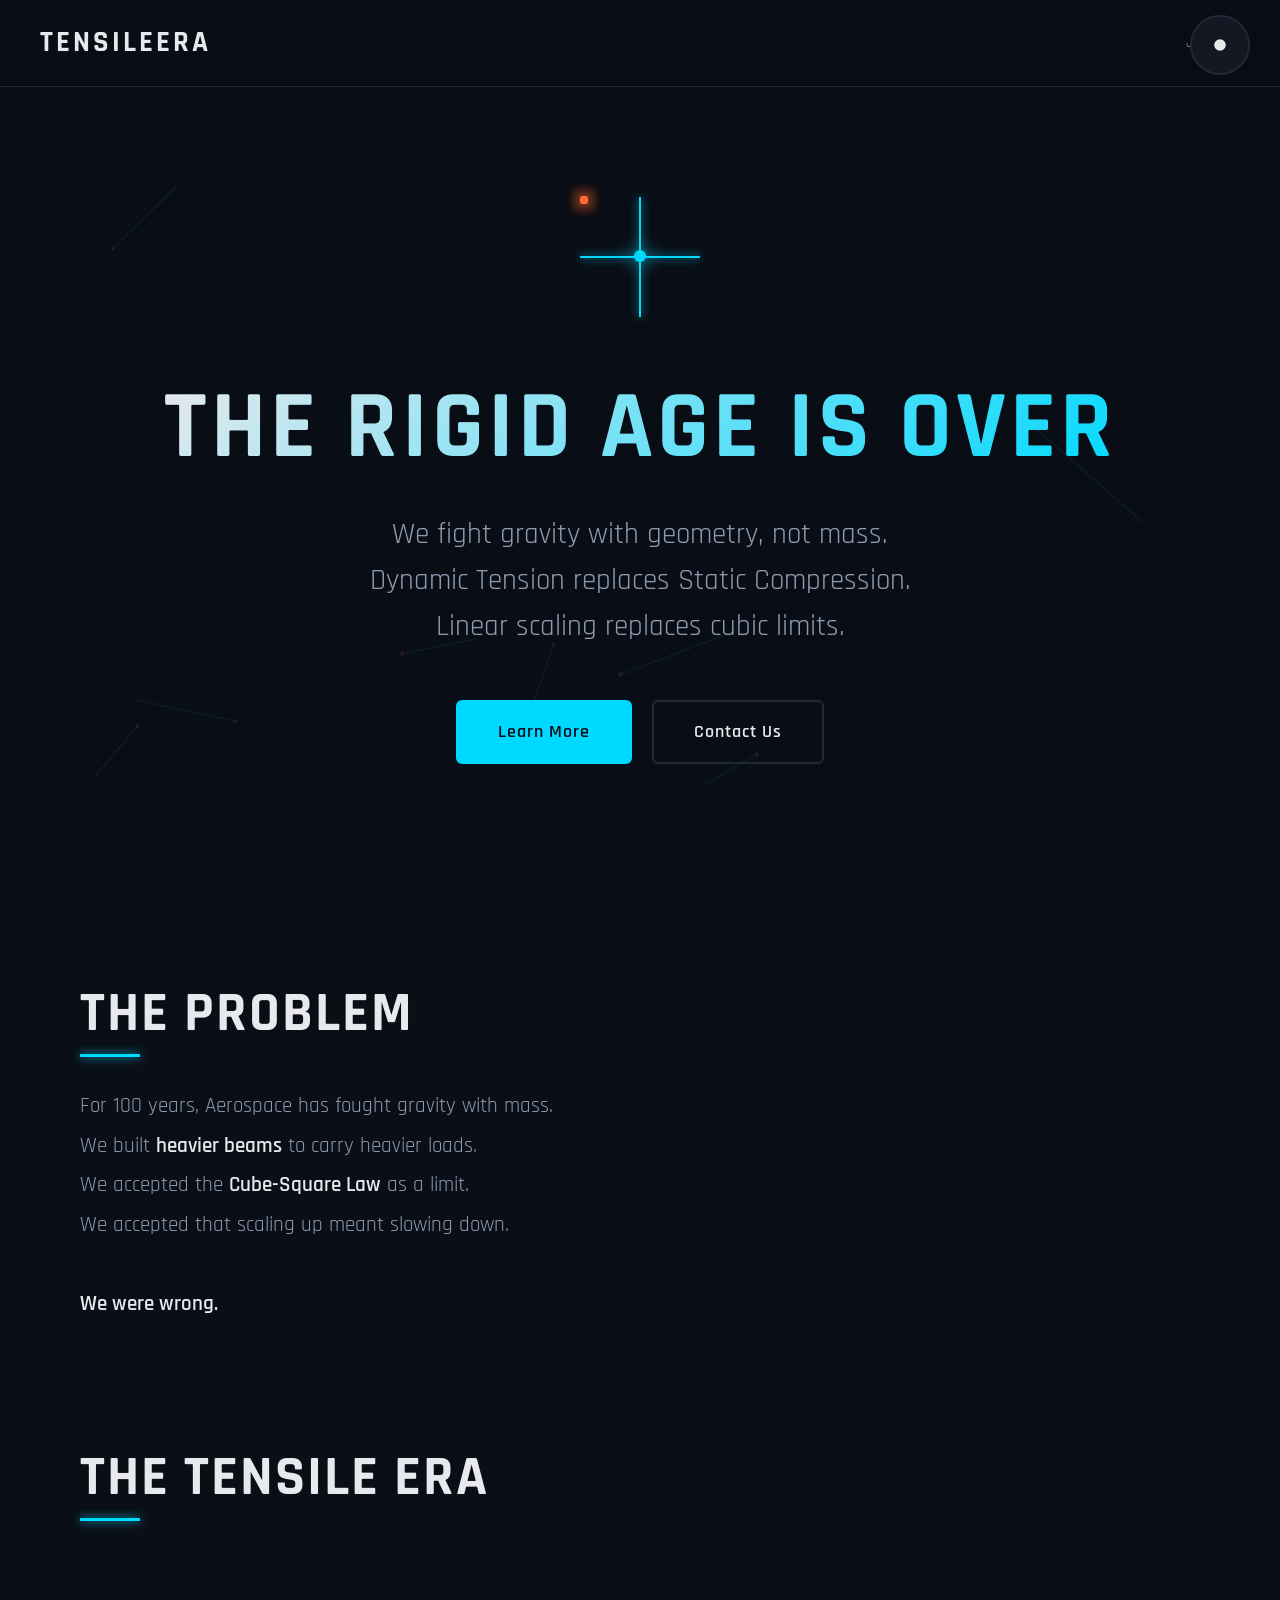
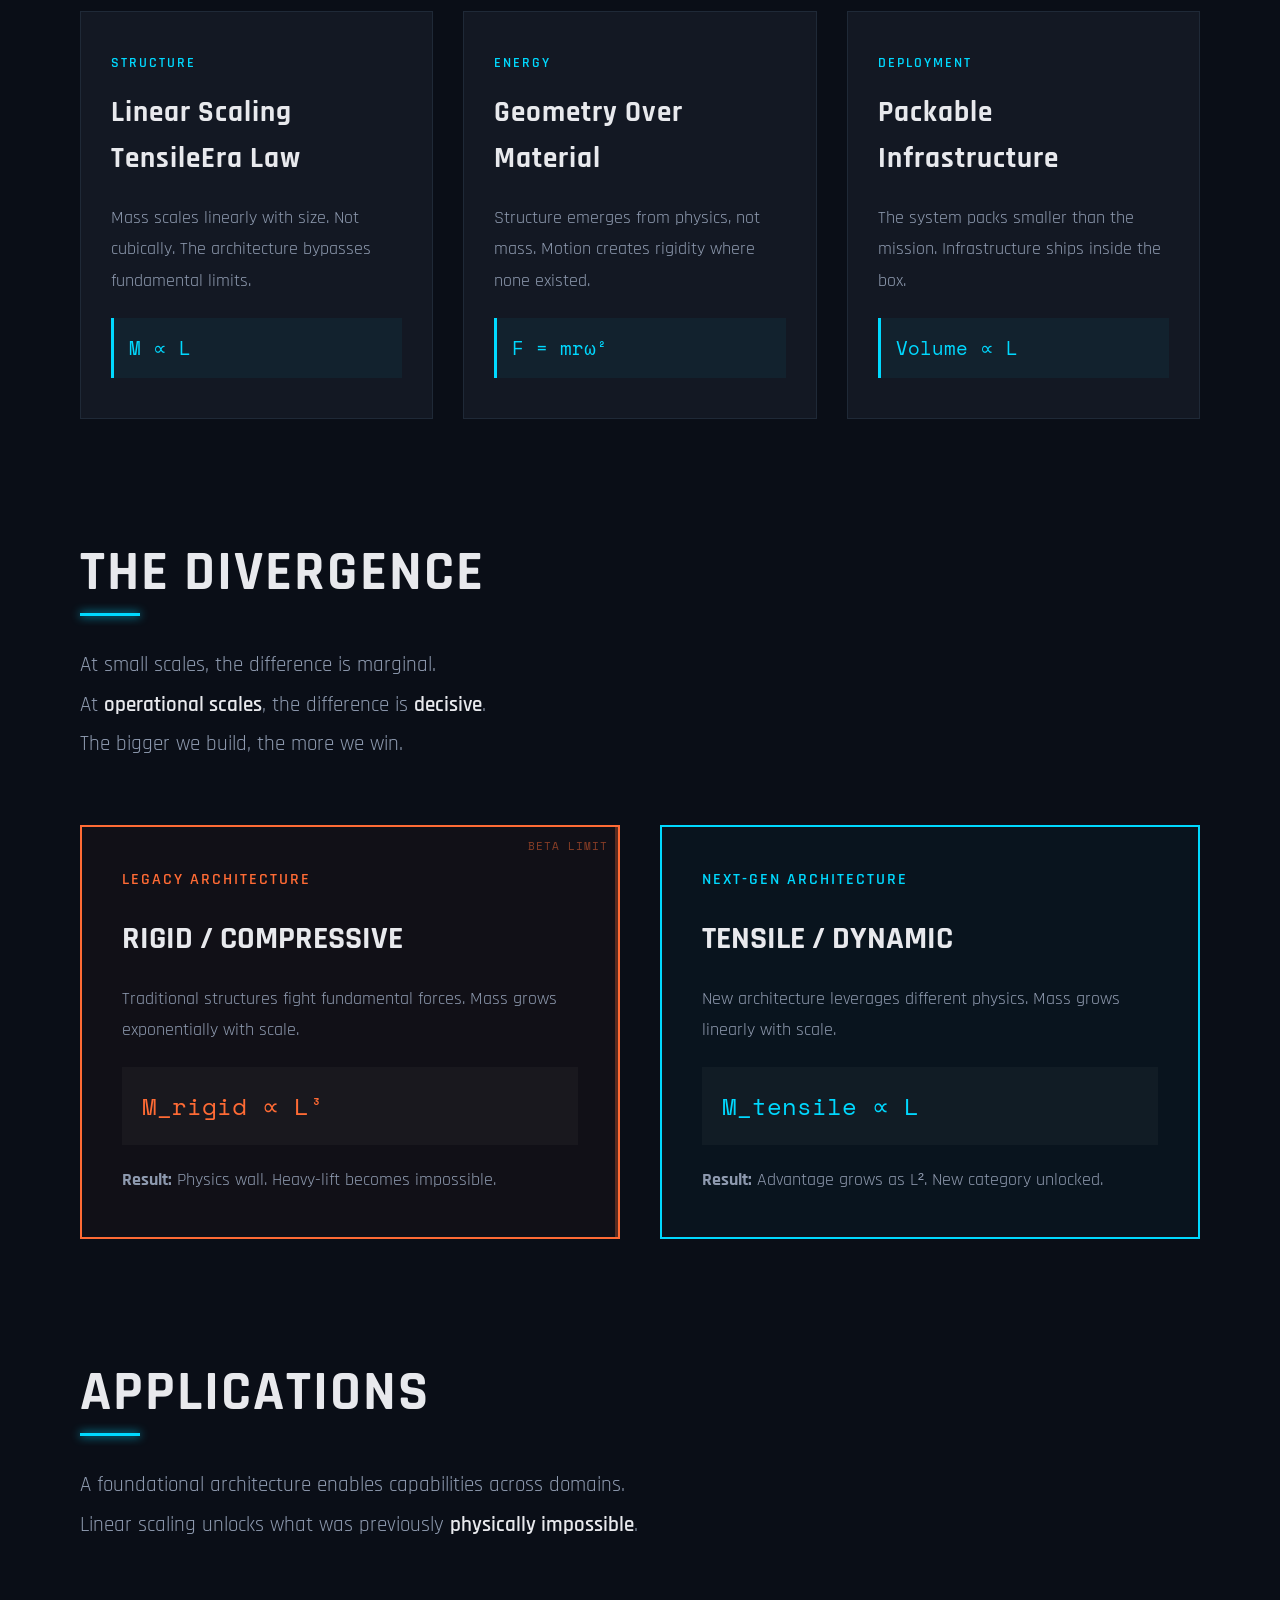
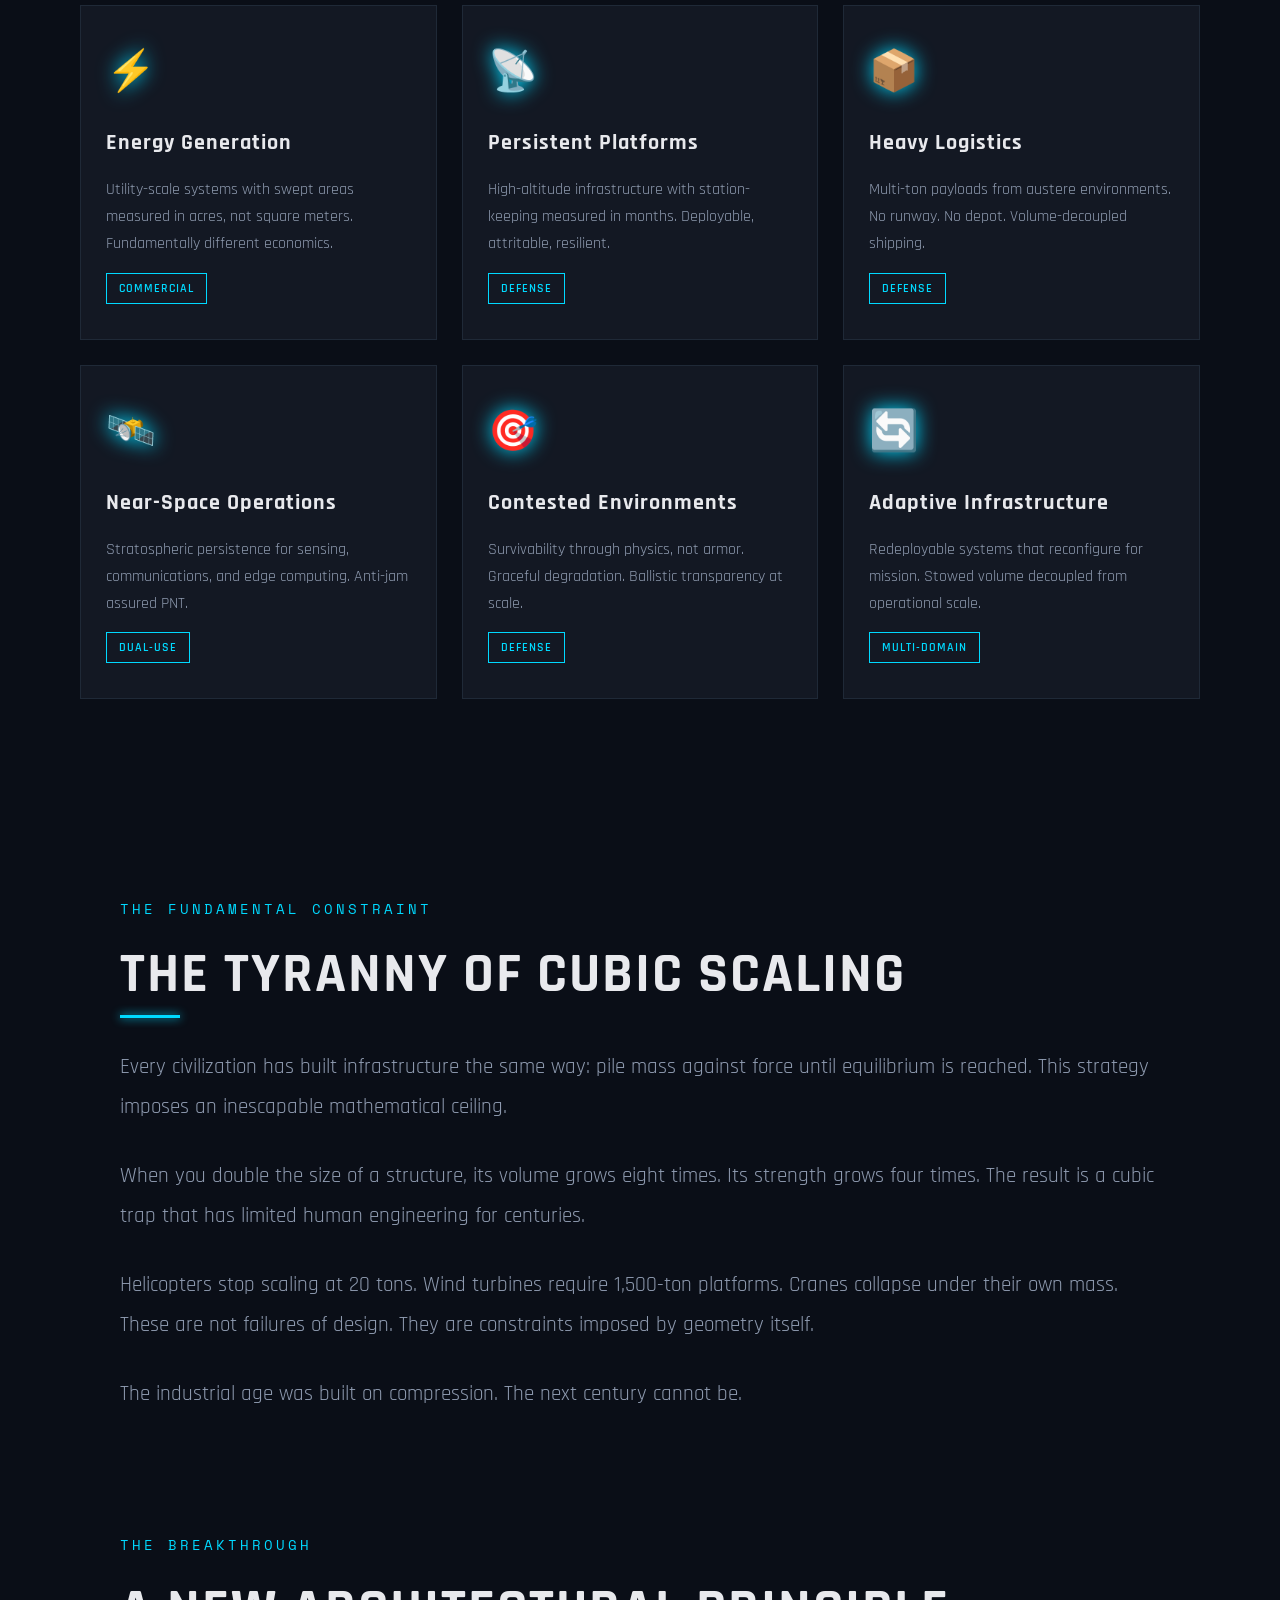
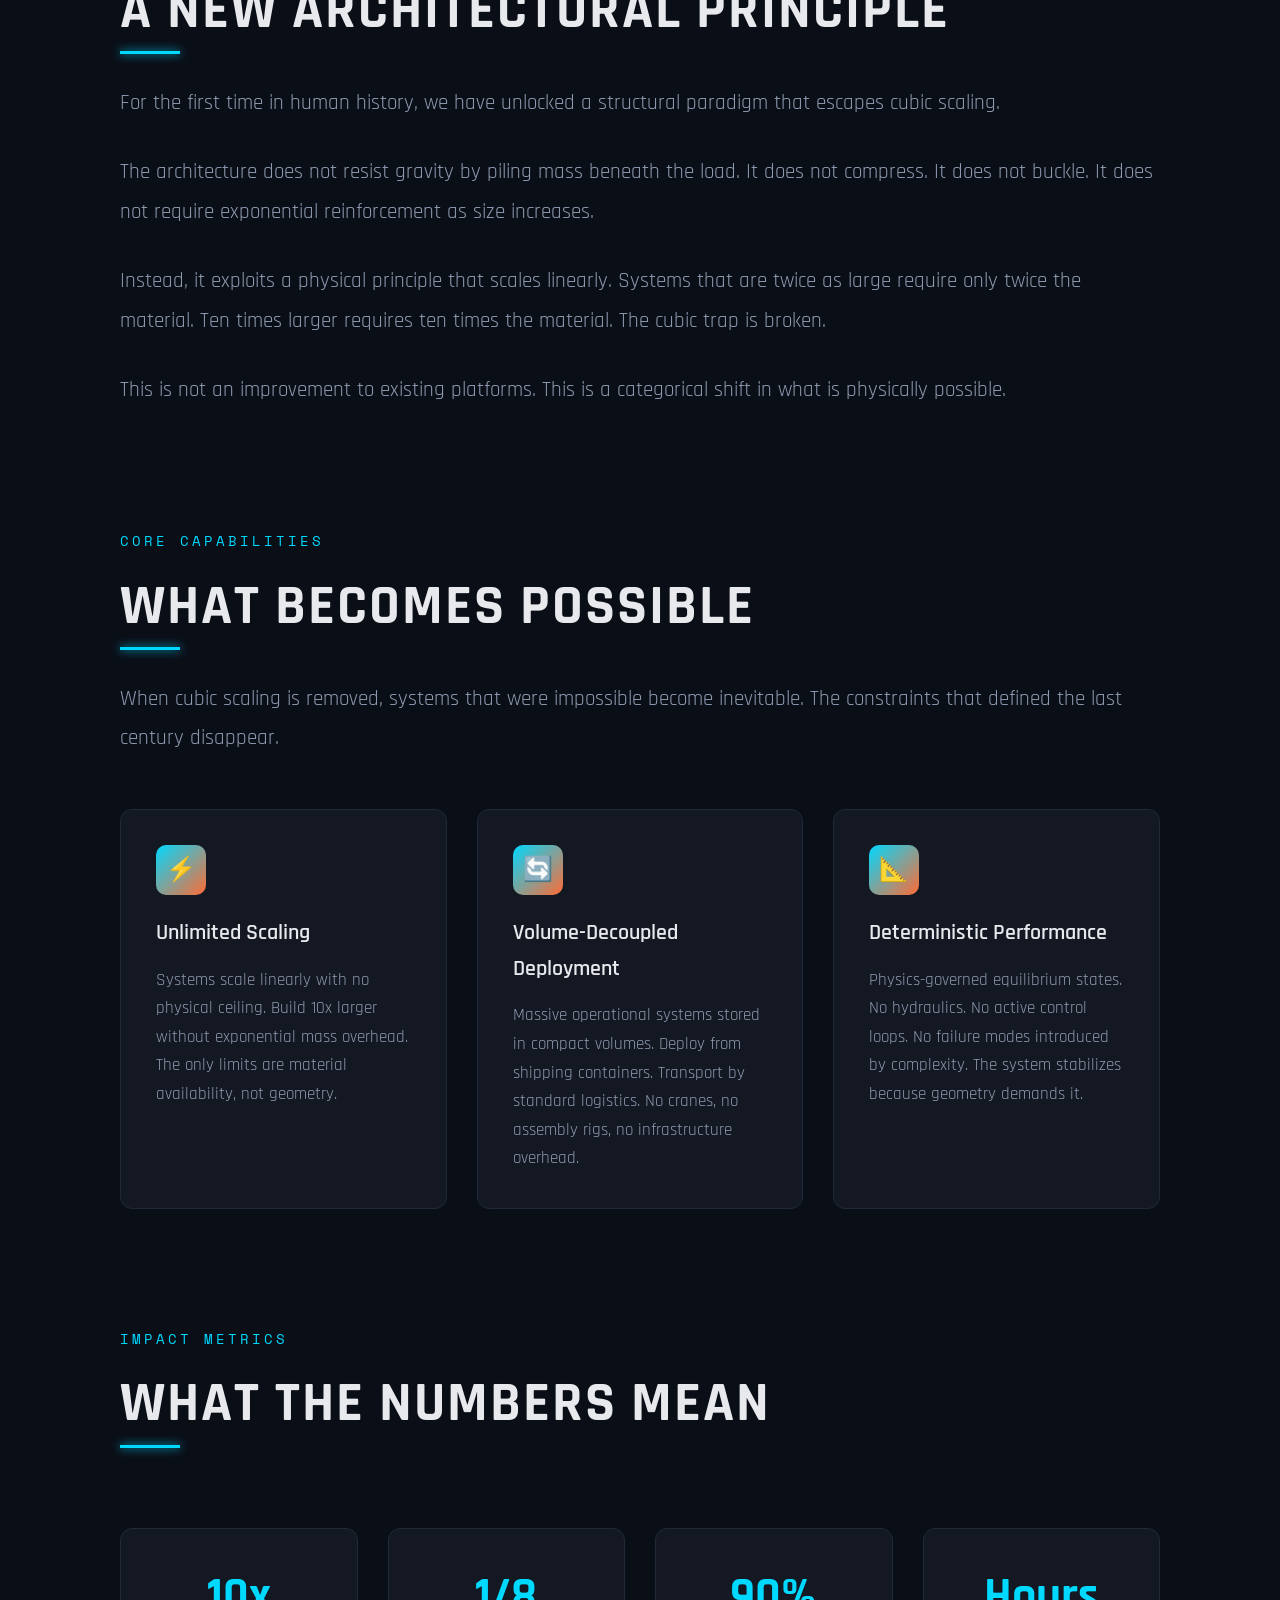
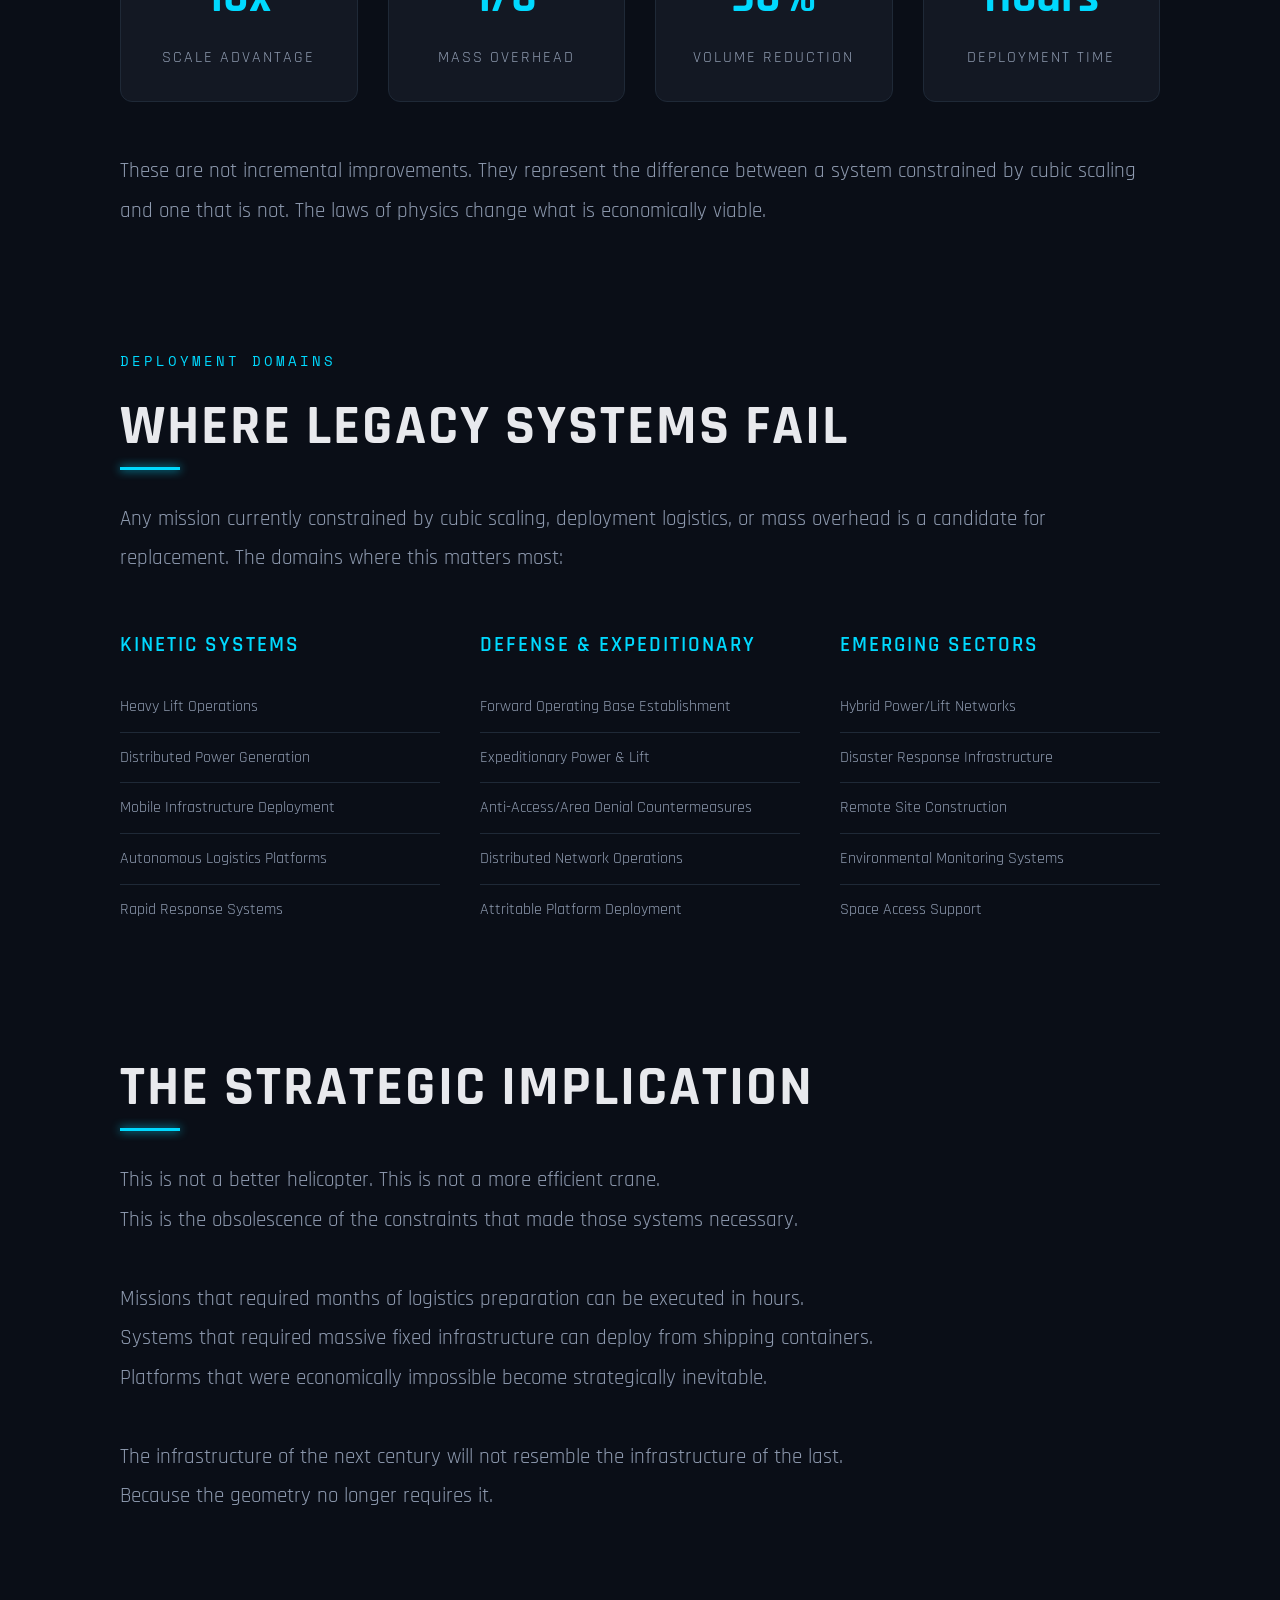
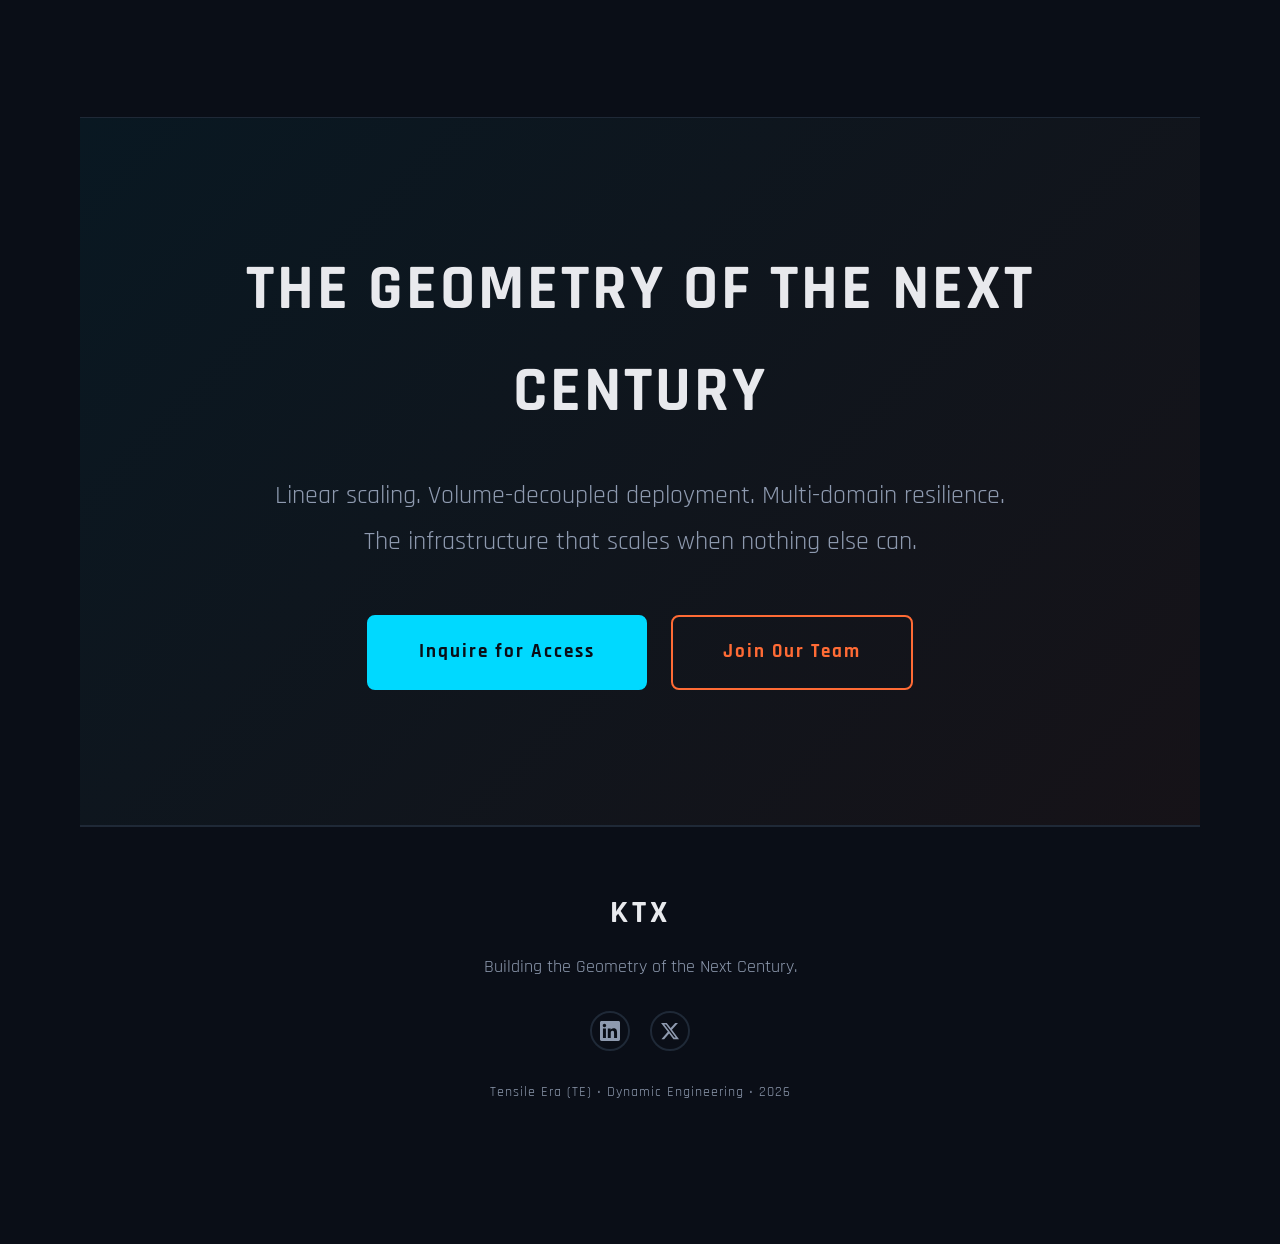
==== index.html @ 290d6adc "Update index.html" ====
<!DOCTYPE html>
<html lang="en">
<head>
    <meta charset="UTF-8">
    <meta name="viewport" content="width=device-width, initial-scale=1.0">
    <title>TensileEra | We Fight Gravity with Geometry, Not Mass</title>
    <meta name="description" content="Dynamic Tension replaces Static Compression. Linear scaling replaces cubic limits.">
    <style>
        @import url('https://fonts.googleapis.com/css2?family=Rajdhani:wght@300;400;600;700&family=Space+Mono:wght@400;700&display=swap');
        
        * {
            margin: 0;
            padding: 0;
            box-sizing: border-box;
        }
        
        :root {
            --primary-bg: #0A0E17;
            --secondary-bg: #131823;
            --accent-cyan: #00D9FF;
            --accent-orange: #FF6B35;
            --text-primary: #E8E9ED;
            --text-secondary: #8E9AAF;
            --border-color: #1F2937;
        }
        
        [data-theme="light"] {
            --primary-bg: #F5F7FA;
            --secondary-bg: #FFFFFF;
            --accent-cyan: #0099CC;
            --accent-orange: #FF6B35;
            --text-primary: #1A1F2E;
            --text-secondary: #4A5568;
            --border-color: #E2E8F0;
        }
        
        body {
            background: var(--primary-bg);
            color: var(--text-primary);
            font-family: 'Rajdhani', sans-serif;
            line-height: 1.6;
            overflow-x: hidden;
            transition: background-color 0.3s ease, color 0.3s ease;
        }
        
        /* Navigation */
        .nav {
            position: fixed;
            top: 0;
            left: 0;
            right: 0;
            background: rgba(10, 14, 23, 0.9);
            backdrop-filter: blur(10px);
            border-bottom: 1px solid var(--border-color);
            padding: 20px 40px;
            z-index: 9999;
            transition: background 0.3s ease;
        }
        
        [data-theme="light"] .nav {
            background: rgba(255, 255, 255, 0.9);
        }
        
        .nav-content {
            max-width: 1200px;
            margin: 0 auto;
            display: flex;
            justify-content: space-between;
            align-items: center;
        }
        
        .nav-brand {
            font-size: 1.8rem;
            font-weight: 700;
            letter-spacing: 3px;
            color: var(--text-primary);
            text-decoration: none;
        }
        
        .nav-link {
            color: var(--text-secondary);
            text-decoration: none;
            font-size: 1rem;
            letter-spacing: 1px;
            transition: color 0.3s ease;
        }
        
        .nav-link:hover {
            color: var(--accent-cyan);
        }
        
        /* Theme Toggle Button */
        .theme-toggle {
            position: fixed;
            top: 15px;
            right: 30px;
            z-index: 10000;
            width: 60px;
            height: 60px;
            border-radius: 50%;
            background: var(--secondary-bg);
            border: 2px solid var(--border-color);
            cursor: pointer;
            display: flex;
            align-items: center;
            justify-content: center;
            transition: all 0.3s ease;
            box-shadow: 0 4px 20px rgba(0, 0, 0, 0.1);
        }
        
        .theme-toggle:hover {
            transform: scale(1.1) rotate(15deg);
            border-color: var(--accent-cyan);
            box-shadow: 0 6px 30px rgba(0, 217, 255, 0.3);
        }
        
        .theme-toggle svg {
            width: 28px;
            height: 28px;
            fill: var(--text-primary);
            transition: all 0.3s ease;
        }
        
        .theme-icon {
            position: absolute;
            transition: opacity 0.3s ease, transform 0.3s ease;
        }
        
        .theme-icon.hidden {
            opacity: 0;
            transform: scale(0) rotate(180deg);
        }
        
        @media (max-width: 768px) {
            .theme-toggle {
                width: 50px;
                height: 50px;
                top: 20px;
                right: 20px;
            }
            
            .theme-toggle svg {
                width: 24px;
                height: 24px;
            }
            .comparison {
                grid-template-columns: 1fr;
            }
            
            .principles-grid {
                grid-template-columns: 1fr;
            }
            
            .usecase-grid {
                grid-template-columns: 1fr;
            }
            
        }
        
        /* Animated Background */
        .background-canvas {
            position: fixed;
            top: 0;
            left: 0;
            width: 100%;
            height: 100%;
            z-index: 0;
            opacity: 0.15;
            transition: opacity 0.3s ease;
        }
        
        [data-theme="light"] .background-canvas {
            opacity: 0.08;
        }
        
        /* Hero Section */
        .hero {
            position: relative;
            min-height: 100vh;
            display: flex;
            flex-direction: column;
            justify-content: center;
            align-items: center;
            padding: 100px 20px 40px;
            z-index: 1;
        }
        
        .logo-container {
            margin-bottom: 60px;
            animation: fadeInDown 1.2s ease-out;
        }
        
        .tensile-logo {
            width: 120px;
            height: 120px;
            position: relative;
        }
        
        .rotating-element {
            position: absolute;
            width: 100%;
            height: 100%;
            animation: spin 10s linear infinite;
        }
        
        .rotor-line {
            position: absolute;
            width: 50%;
            height: 2px;
            background: var(--accent-cyan);
            top: 50%;
            left: 50%;
            transform-origin: left center;
            box-shadow: 0 0 10px var(--accent-cyan);
            transition: background 0.3s ease, box-shadow 0.3s ease;
        }
        
        .rotor-line:nth-child(1) { transform: rotate(0deg); }
        .rotor-line:nth-child(2) { transform: rotate(90deg); }
        .rotor-line:nth-child(3) { transform: rotate(180deg); }
        .rotor-line:nth-child(4) { transform: rotate(270deg); }
        
        .hub {
            position: absolute;
            width: 12px;
            height: 12px;
            background: var(--accent-cyan);
            border-radius: 50%;
            top: 50%;
            left: 50%;
            transform: translate(-50%, -50%);
            box-shadow: 0 0 20px var(--accent-cyan);
            transition: background 0.3s ease, box-shadow 0.3s ease;
        }
        
        .tip-mass {
            position: absolute;
            width: 8px;
            height: 8px;
            background: var(--accent-orange);
            border-radius: 50%;
            box-shadow: 0 0 15px var(--accent-orange);
            transition: background 0.3s ease, box-shadow 0.3s ease;
        }
        
        .tip-mass:nth-child(1) { top: 50%; right: -4px; transform: translateY(-50%); }
        .tip-mass:nth-child(2) { left: 50%; bottom: -4px; transform: translateX(-50%); }
        .tip-mass:nth-child(3) { top: 50%; left: -4px; transform: translateY(-50%); }
        .tip-mass:nth-child(4) { left: 50%; top: -4px; transform: translateX(-50%); }
        
        @keyframes spin {
            from { transform: rotate(0deg); }
            to { transform: rotate(360deg); }
        }
        
        .headline {
            font-size: clamp(2.5rem, 8vw, 6rem);
            font-weight: 700;
            letter-spacing: 4px;
            text-align: center;
            margin-bottom: 30px;
            animation: fadeIn 1.5s ease-out 0.3s both;
            line-height: 1.1;
        }
        
        .headline-gradient {
            background: linear-gradient(135deg, var(--text-primary) 0%, var(--accent-cyan) 100%);
            -webkit-background-clip: text;
            -webkit-text-fill-color: transparent;
            background-clip: text;
        }
        
        .subheadline {
            font-size: clamp(1.2rem, 3vw, 1.8rem);
            color: var(--text-secondary);
            text-align: center;
            max-width: 900px;
            margin: 0 auto 50px;
            animation: fadeIn 1.5s ease-out 0.6s both;
            line-height: 1.6;
        }
        
        .cta-buttons {
            display: flex;
            gap: 20px;
            justify-content: center;
            flex-wrap: wrap;
            animation: fadeIn 1.5s ease-out 0.9s both;
        }
        
        .cta-primary {
            background: var(--accent-cyan);
            color: var(--primary-bg);
            padding: 16px 40px;
            border-radius: 6px;
            text-decoration: none;
            font-weight: 600;
            font-size: 1.1rem;
            letter-spacing: 1px;
            transition: all 0.3s ease;
            border: 2px solid var(--accent-cyan);
        }
        
        .cta-primary:hover {
            transform: translateY(-3px);
            box-shadow: 0 10px 30px rgba(0, 217, 255, 0.3);
        }
        
        .cta-secondary {
            background: transparent;
            color: var(--text-primary);
            padding: 16px 40px;
            border-radius: 6px;
            text-decoration: none;
            font-weight: 600;
            font-size: 1.1rem;
            letter-spacing: 1px;
            transition: all 0.3s ease;
            border: 2px solid var(--border-color);
        }
        
        .cta-secondary:hover {
            border-color: var(--accent-cyan);
            transform: translateY(-3px);
            box-shadow: 0 10px 30px rgba(0, 217, 255, 0.2);
        }
        /* Content Sections */
        .content {
            position: relative;
            z-index: 1;
            max-width: 1200px;
            margin: 0 auto;
            padding: 100px 40px;
        }
        
        .section {
            margin-bottom: 120px;
            opacity: 0;
            transform: translateY(30px);
            transition: all 0.8s ease-out;
        }
        
        .section.visible {
            opacity: 1;
            transform: translateY(0);
        }
        
        .section-title {
            font-size: clamp(2rem, 5vw, 3.5rem);
            font-weight: 700;
            margin-bottom: 40px;
            letter-spacing: 3px;
            position: relative;
            display: inline-block;
        }
        
        .section-title::after {
            content: '';
            position: absolute;
            bottom: -10px;
            left: 0;
            width: 60px;
            height: 3px;
            background: var(--accent-cyan);
            box-shadow: 0 0 10px var(--accent-cyan);
        }
        
        .body-text {
            font-size: clamp(1.1rem, 2.5vw, 1.4rem);
            line-height: 2;
            color: var(--text-secondary);
            margin-bottom: 40px;
        }
        
        .body-text strong {
            color: var(--text-primary);
            font-weight: 600;
        }
        
        /* Principle Cards */
        .principles-grid {
            display: grid;
            grid-template-columns: repeat(auto-fit, minmax(300px, 1fr));
            gap: 30px;
            margin-top: 60px;
        }
        
        .principle-card {
            background: var(--secondary-bg);
            border: 1px solid var(--border-color);
            padding: 40px 30px;
            transition: all 0.4s ease;
            position: relative;
            overflow: hidden;
        }
        
        .principle-card::before {
            content: '';
            position: absolute;
            top: 0;
            left: 0;
            width: 3px;
            height: 0;
            background: var(--accent-cyan);
            transition: height 0.4s ease;
            box-shadow: 0 0 10px var(--accent-cyan);
        }
        
        .principle-card:hover::before {
            height: 100%;
        }
        
        .principle-card:hover {
            transform: translateY(-5px);
            border-color: var(--accent-cyan);
            box-shadow: 0 10px 40px rgba(0, 217, 255, 0.1);
        }
        
        .principle-label {
            font-size: 0.9rem;
            font-weight: 600;
            color: var(--accent-cyan);
            text-transform: uppercase;
            letter-spacing: 2px;
            margin-bottom: 15px;
        }
        
        .principle-title {
            font-size: 1.8rem;
            font-weight: 700;
            margin-bottom: 20px;
            letter-spacing: 1px;
        }
        
        .principle-description {
            font-size: 1.1rem;
            line-height: 1.8;
            color: var(--text-secondary);
        }
        
        .equation {
            font-family: 'Space Mono', monospace;
            font-size: 1.2rem;
            color: var(--accent-cyan);
            margin-top: 20px;
            padding: 15px;
            background: rgba(0, 217, 255, 0.05);
            border-left: 3px solid var(--accent-cyan);
        }
        
        /* Use Case Grid */
        .usecase-grid {
            display: grid;
            grid-template-columns: repeat(auto-fit, minmax(280px, 1fr));
            gap: 25px;
            margin-top: 60px;
        }
        
        .usecase-card {
            background: linear-gradient(135deg, var(--secondary-bg) 0%, var(--secondary-bg) 100%);
            border: 1px solid var(--border-color);
            padding: 35px 25px;
            transition: all 0.4s ease;
            position: relative;
            overflow: hidden;
        }
        
        .usecase-card::after {
            content: '';
            position: absolute;
            top: -2px;
            left: -2px;
            right: -2px;
            bottom: -2px;
            background: linear-gradient(135deg, var(--accent-cyan), var(--accent-orange));
            z-index: -1;
            opacity: 0;
            transition: opacity 0.4s ease;
        }
        
        .usecase-card:hover::after {
            opacity: 0.3;
        }
        
        .usecase-card:hover {
            transform: translateY(-8px);
            box-shadow: 0 15px 50px rgba(0, 217, 255, 0.15);
        }
        
        .usecase-icon {
            font-size: 2.5rem;
            margin-bottom: 20px;
            filter: drop-shadow(0 0 10px var(--accent-cyan));
        }
        
        .usecase-title {
            font-size: 1.4rem;
            font-weight: 700;
            margin-bottom: 15px;
            letter-spacing: 1px;
            color: var(--text-primary);
        }
        
        .usecase-description {
            font-size: 1rem;
            line-height: 1.7;
            color: var(--text-secondary);
        }
        
        .usecase-tag {
            display: inline-block;
            margin-top: 15px;
            padding: 5px 12px;
            font-size: 0.75rem;
            font-weight: 600;
            text-transform: uppercase;
            letter-spacing: 1px;
            border: 1px solid var(--accent-cyan);
            color: var(--accent-cyan);
        }
/* Comparison Section */
        .comparison {
            display: grid;
            grid-template-columns: 1fr 1fr;
            gap: 40px;
            margin: 60px 0;
        }
        
        .comparison-column {
            padding: 40px;
            border: 2px solid var(--border-color);
            transition: all 0.4s ease;
            position: relative;
        }
        
        .comparison-column.rigid {
            border-color: var(--accent-orange);
            background: rgba(255, 107, 53, 0.03);
        }
        
        .comparison-column.rigid::before {
            content: 'BETA LIMIT';
            position: absolute;
            top: 10px;
            right: 10px;
            font-family: 'Space Mono', monospace;
            font-size: 0.7rem;
            color: var(--accent-orange);
            opacity: 0.5;
            letter-spacing: 1px;
        }
        
        .comparison-column.rigid::after {
            content: '';
            position: absolute;
            top: 0;
            right: 0;
            width: 100%;
            height: 100%;
            border-right: 3px solid var(--accent-orange);
            pointer-events: none;
            opacity: 0.3;
        }
        
        .comparison-column.tensile {
            border-color: var(--accent-cyan);
            background: rgba(0, 217, 255, 0.03);
        }
        
        .comparison-column:hover {
            transform: scale(1.02);
        }
        
        .comparison-label {
            font-size: 1rem;
            font-weight: 600;
            text-transform: uppercase;
            letter-spacing: 2px;
            margin-bottom: 20px;
        }
        
        .comparison-column.rigid .comparison-label {
            color: var(--accent-orange);
        }
        
        .comparison-column.tensile .comparison-label {
            color: var(--accent-cyan);
        }
        
        .comparison-title {
            font-size: 2rem;
            font-weight: 700;
            margin-bottom: 20px;
        }
        
        .comparison-equation {
            font-family: 'Space Mono', monospace;
            font-size: 1.5rem;
            margin: 20px 0;
            padding: 20px;
            background: rgba(255, 255, 255, 0.03);
        }
        
        .comparison-column.rigid .comparison-equation {
            color: var(--accent-orange);
        }
        
        .comparison-column.tensile .comparison-equation {
            color: var(--accent-cyan);
        }

        /* Section Styles */
        .content {
            position: relative;
            z-index: 1;
            max-width: 1200px;
            margin: 0 auto;
            padding: 80px 40px;
        }
        
        .section {
            margin-bottom: 120px;
            opacity: 0;
            transform: translateY(30px);
            transition: opacity 0.8s ease, transform 0.8s ease;
        }
        
        .section.visible {
            opacity: 1;
            transform: translateY(0);
        }
        
        .section-label {
            font-family: 'Space Mono', monospace;
            font-size: 0.85rem;
            color: var(--accent-cyan);
            letter-spacing: 3px;
            text-transform: uppercase;
            margin-bottom: 20px;
            display: block;
        }
        
        .section-title {
            font-size: clamp(2rem, 5vw, 3.5rem);
            font-weight: 700;
            margin-bottom: 40px;
            letter-spacing: 2px;
            line-height: 1.2;
        }
        
        .body-text {
            font-size: clamp(1.1rem, 2.5vw, 1.3rem);
            color: var(--text-secondary);
            line-height: 1.9;
            margin-bottom: 30px;
        }
        
        /* Tech Grid */
        .tech-grid {
            display: grid;
            grid-template-columns: repeat(auto-fit, minmax(280px, 1fr));
            gap: 30px;
            margin-top: 50px;
        }
        
        .tech-card {
            background: var(--secondary-bg);
            border: 1px solid var(--border-color);
            border-radius: 12px;
            padding: 35px;
            transition: all 0.3s ease;
        }
        
        .tech-card:hover {
            transform: translateY(-8px);
            border-color: var(--accent-cyan);
            box-shadow: 0 10px 40px rgba(0, 217, 255, 0.15);
        }
        
        .tech-icon {
            width: 50px;
            height: 50px;
            background: linear-gradient(135deg, var(--accent-cyan), var(--accent-orange));
            border-radius: 10px;
            display: flex;
            align-items: center;
            justify-content: center;
            margin-bottom: 20px;
            font-size: 1.5rem;
            color: white;
        }
        
        .tech-title {
            font-size: 1.4rem;
            font-weight: 600;
            margin-bottom: 15px;
            color: var(--text-primary);
        }
        
        .tech-description {
            color: var(--text-secondary);
            line-height: 1.7;
            font-size: 1.05rem;
        }
        
        /* Metrics Grid */
        .metrics-grid {
            display: grid;
            grid-template-columns: repeat(auto-fit, minmax(200px, 1fr));
            gap: 30px;
            margin: 50px 0;
        }
        
        .metric-card {
            text-align: center;
            padding: 30px;
            background: var(--secondary-bg);
            border: 1px solid var(--border-color);
            border-radius: 12px;
            transition: all 0.3s ease;
        }
        
        .metric-card:hover {
            transform: translateY(-5px);
            border-color: var(--accent-cyan);
        }
        
        .metric-value {
            font-size: 3rem;
            font-weight: 700;
            color: var(--accent-cyan);
            margin-bottom: 10px;
        }
        
        .metric-label {
            font-size: 1rem;
            color: var(--text-secondary);
            text-transform: uppercase;
            letter-spacing: 2px;
        }
        
        /* Domain Columns */
        .domain-grid {
            display: grid;
            grid-template-columns: repeat(auto-fit, minmax(300px, 1fr));
            gap: 40px;
            margin-top: 50px;
        }
        
        .domain-column h3 {
            font-size: 1.3rem;
            font-weight: 600;
            color: var(--accent-cyan);
            margin-bottom: 20px;
            letter-spacing: 2px;
        }
        
        .domain-list {
            list-style: none;
            padding: 0;
        }
        
        .domain-list li {
            padding: 12px 0;
            border-bottom: 1px solid var(--border-color);
            color: var(--text-secondary);
            transition: all 0.3s ease;
        }
        
        .domain-list li:last-child {
            border-bottom: none;
        }
        
        .domain-list li:hover {
            color: var(--accent-cyan);
            padding-left: 10px;
        }
        
        /* CTA Section */
        .cta-section {
            position: relative;
            z-index: 1;
            text-align: center;
            padding: 120px 40px;
            background: linear-gradient(135deg, rgba(0, 217, 255, 0.05), rgba(255, 107, 53, 0.05));
            border-top: 1px solid var(--border-color);
            border-bottom: 1px solid var(--border-color);
        }
        
        .cta-title {
            font-size: clamp(2.5rem, 6vw, 4rem);
            font-weight: 700;
            margin-bottom: 30px;
            letter-spacing: 3px;
        }
        
        .cta-text {
            font-size: clamp(1.2rem, 3vw, 1.6rem);
            color: var(--text-secondary);
            max-width: 900px;
            margin: 0 auto 50px;
            line-height: 1.8;
        }
        
        .cta-button {
            display: inline-block;
            background: var(--accent-cyan);
            color: var(--primary-bg);
            padding: 20px 50px;
            border-radius: 8px;
            text-decoration: none;
            font-weight: 700;
            font-size: 1.2rem;
            letter-spacing: 2px;
            transition: all 0.3s ease;
            border: 2px solid var(--accent-cyan);
            margin: 0 10px 15px;
        }
        
        .cta-button:hover {
            transform: translateY(-5px);
            box-shadow: 0 15px 40px rgba(0, 217, 255, 0.4);
        }
        
        .cta-button-secondary {
            display: inline-block;
            background: transparent;
            color: var(--accent-orange);
            padding: 20px 50px;
            border-radius: 8px;
            text-decoration: none;
            font-weight: 700;
            font-size: 1.2rem;
            letter-spacing: 2px;
            transition: all 0.3s ease;
            border: 2px solid var(--accent-orange);
            margin: 0 10px 15px;
        }
        
        .cta-button-secondary:hover {
            transform: translateY(-5px);
            box-shadow: 0 15px 40px rgba(255, 107, 53, 0.4);
            background: var(--accent-orange);
            color: var(--primary-bg);
        }
        
        /* Footer */
        .footer {
            position: relative;
            z-index: 1;
            text-align: center;
            padding: 60px 40px;
            border-top: 1px solid var(--border-color);
        }
        
        .footer-brand {
            font-size: 2rem;
            font-weight: 700;
            letter-spacing: 4px;
            margin-bottom: 15px;
            color: var(--text-primary);
        }
        
        .footer-tagline {
            font-size: 1.1rem;
            color: var(--text-secondary);
            margin-bottom: 30px;
        }
        
        .footer-social {
            display: flex;
            justify-content: center;
            gap: 20px;
            margin-bottom: 30px;
        }
        
        .social-link {
            width: 40px;
            height: 40px;
            display: flex;
            align-items: center;
            justify-content: center;
            border: 2px solid var(--border-color);
            border-radius: 50%;
            transition: all 0.3s ease;
        }
        
        .social-link:hover {
            border-color: var(--accent-cyan);
            transform: translateY(-3px);
        }
        
        .social-link svg {
            width: 20px;
            height: 20px;
            fill: var(--text-secondary);
            transition: fill 0.3s ease;
        }
        
        .social-link:hover svg {
            fill: var(--accent-cyan);
        }
        
        .footer-note {
            font-size: 0.9rem;
            color: var(--text-secondary);
            letter-spacing: 1px;
        }
        
        /* Animations */
        @keyframes fadeIn {
            from {
                opacity: 0;
                transform: translateY(20px);
            }
            to {
                opacity: 1;
                transform: translateY(0);
            }
        }
        
        @keyframes fadeInDown {
            from {
                opacity: 0;
                transform: translateY(-30px);
            }
            to {
                opacity: 1;
                transform: translateY(0);
            }
        }
        
        /* Responsive Design */
        @media (max-width: 768px) {
            .nav {
                padding: 15px 20px;
            }
            
            .nav-brand {
                font-size: 1.4rem;
            }
            
            .nav-link {
                font-size: 0.9rem;
            }
            
            .hero {
                padding: 80px 20px 40px;
            }
            
            .content {
                padding: 60px 20px;
            }
            
            .section {
                margin-bottom: 80px;
            }
            
            .tech-grid {
                grid-template-columns: 1fr;
            }
            
            .domain-grid {
                grid-template-columns: 1fr;
            }
            
            .cta-section {
                padding: 80px 20px;
            }
            
            .cta-buttons {
                flex-direction: column;
                align-items: center;
            }
            
            .cta-primary, .cta-secondary {
                width: 100%;
                max-width: 300px;
            }
        }
    </style>
</head>
<body>
    <!-- Navigation -->
    <nav class="nav">
        <div class="nav-content">
            <a href="index.html" class="nav-brand">TENSILEERA</a>
            <a href="join-our-team.html" class="nav-link">Join Us</a>
        </div>
    </nav>

    <!-- Theme Toggle -->
    <button id="themeToggle" class="theme-toggle" aria-label="Toggle theme">
        <svg class="theme-icon sun-icon" xmlns="http://www.w3.org/2000/svg" viewBox="0 0 24 24">
            <circle cx="12" cy="12" r="5"/>
            <line x1="12" y1="1" x2="12" y2="3"/>
            <line x1="12" y1="21" x2="12" y2="23"/>
            <line x1="4.22" y1="4.22" x2="5.64" y2="5.64"/>
            <line x1="18.36" y1="18.36" x2="19.78" y2="19.78"/>
            <line x1="1" y1="12" x2="3" y2="12"/>
            <line x1="21" y1="12" x2="23" y2="12"/>
            <line x1="4.22" y1="19.78" x2="5.64" y2="18.36"/>
            <line x1="18.36" y1="5.64" x2="19.78" y2="4.22"/>
        </svg>
        <svg class="theme-icon moon-icon hidden" xmlns="http://www.w3.org/2000/svg" viewBox="0 0 24 24">
            <path d="M21 12.79A9 9 0 1 1 11.21 3 7 7 0 0 0 21 12.79z"/>
        </svg>
    </button>
    
    <!-- Animated Background -->
    <canvas id="bgCanvas" class="background-canvas"></canvas>
    
    <!-- Hero Section -->
    <section class="hero">
        <div class="logo-container">
            <div class="tensile-logo">
                <div class="rotating-element">
                    <div class="rotor-line"></div>
                    <div class="rotor-line"></div>
                    <div class="rotor-line"></div>
                    <div class="rotor-line"></div>
                    <div class="tip-mass"></div>
                    <div class="tip-mass"></div>
                    <div class="tip-mass"></div>
                    <div class="tip-mass"></div>
                </div>
                <div class="hub"></div>
            </div>
        </div>
        
        <h1 class="headline">
            <span class="headline-gradient">THE RIGID AGE IS OVER</span>
        </h1>
        
        <p class="subheadline">
            We fight gravity with geometry, not mass.<br>
            Dynamic Tension replaces Static Compression.<br>
            Linear scaling replaces cubic limits.
        </p>
        
        <div class="cta-buttons">
            <a href="#learn-more" class="cta-primary">Learn More</a>
            <a href="mailto:access@tensileera.com" class="cta-secondary">Contact Us</a>
        </div>
    </section>
    
    <!-- Content Sections -->
<div class="content">
        <!-- Introduction Section -->
        <section class="section">
            <h2 class="section-title">THE PROBLEM</h2>
            <p class="body-text">
                For 100 years, Aerospace has fought gravity with mass.<br>
                We built <strong>heavier beams</strong> to carry heavier loads.<br>
                We accepted the <strong>Cube-Square Law</strong> as a limit.<br>
                We accepted that scaling up meant slowing down.<br><br>
                <strong>We were wrong.</strong>
            </p>
        </section>
        
        <!-- Principles Section -->
        <section class="section">
            <h2 class="section-title">THE TENSILE ERA</h2>
            <div class="principles-grid">
                <div class="principle-card">
                    <div class="principle-label">Structure</div>
                    <h3 class="principle-title">Linear Scaling TensileEra Law</h3>
                    <p class="principle-description">
                        Mass scales linearly with size. Not cubically. The architecture bypasses fundamental limits.
                    </p>
                    <div class="equation">M ∝ L</div>
                </div>
                
                <div class="principle-card">
                    <div class="principle-label">Energy</div>
                    <h3 class="principle-title">Geometry Over Material</h3>
                    <p class="principle-description">
                        Structure emerges from physics, not mass. Motion creates rigidity where none existed.
                    </p>
                    <div class="equation">F = mrω²</div>
                </div>
                
                <div class="principle-card">
                    <div class="principle-label">Deployment</div>
                    <h3 class="principle-title">Packable Infrastructure</h3>
                    <p class="principle-description">
                        The system packs smaller than the mission. Infrastructure ships inside the box.
                    </p>
                    <div class="equation">Volume ∝ L</div>
                </div>
            </div>
        </section>
        
        <!-- Comparison Section -->
        <section class="section">
            <h2 class="section-title">THE DIVERGENCE</h2>
            <p class="body-text">
                At small scales, the difference is marginal.<br>
                At <strong>operational scales</strong>, the difference is <strong>decisive</strong>.<br>
                The bigger we build, the more we win.
            </p>
            
            <div class="comparison">
                <div class="comparison-column rigid">
                    <div class="comparison-label">Legacy Architecture</div>
                    <h3 class="comparison-title">RIGID / COMPRESSIVE</h3>
                    <p class="principle-description">
                        Traditional structures fight fundamental forces. Mass grows exponentially with scale.
                    </p>
                    <div class="comparison-equation">
                        M_rigid ∝ L³
                    </div>
                    <p class="principle-description" style="margin-top: 20px;">
                        <strong>Result:</strong> Physics wall. Heavy-lift becomes impossible.
                    </p>
                </div>
                
                <div class="comparison-column tensile">
                    <div class="comparison-label">Next-Gen Architecture</div>
                    <h3 class="comparison-title">TENSILE / DYNAMIC</h3>
                    <p class="principle-description">
                        New architecture leverages different physics. Mass grows linearly with scale.
                    </p>
                    <div class="comparison-equation">
                        M_tensile ∝ L
                    </div>
                    <p class="principle-description" style="margin-top: 20px;">
                        <strong>Result:</strong> Advantage grows as L². New category unlocked.
                    </p>
                </div>
            </div>
        </section>
        
        <!-- Applications Section -->
        <section class="section">
            <h2 class="section-title">APPLICATIONS</h2>
            <p class="body-text">
                A foundational architecture enables capabilities across domains.<br>
                Linear scaling unlocks what was previously <strong>physically impossible</strong>.
            </p>
            
            <div class="usecase-grid">
                <div class="usecase-card">
                    <div class="usecase-icon">⚡</div>
                    <h3 class="usecase-title">Energy Generation</h3>
                    <p class="usecase-description">
                        Utility-scale systems with swept areas measured in acres, not square meters. Fundamentally different economics.
                    </p>
                    <span class="usecase-tag">Commercial</span>
                </div>
                
                <div class="usecase-card">
                    <div class="usecase-icon">📡</div>
                    <h3 class="usecase-title">Persistent Platforms</h3>
                    <p class="usecase-description">
                        High-altitude infrastructure with station-keeping measured in months. Deployable, attritable, resilient.
                    </p>
                    <span class="usecase-tag">Defense</span>
                </div>
                
                <div class="usecase-card">
                    <div class="usecase-icon">📦</div>
                    <h3 class="usecase-title">Heavy Logistics</h3>
                    <p class="usecase-description">
                        Multi-ton payloads from austere environments. No runway. No depot. Volume-decoupled shipping.
                    </p>
                    <span class="usecase-tag">Defense</span>
                </div>
                
                <div class="usecase-card">
                    <div class="usecase-icon">🛰️</div>
                    <h3 class="usecase-title">Near-Space Operations</h3>
                    <p class="usecase-description">
                        Stratospheric persistence for sensing, communications, and edge computing. Anti-jam assured PNT.
                    </p>
                    <span class="usecase-tag">Dual-Use</span>
                </div>
                
                <div class="usecase-card">
                    <div class="usecase-icon">🎯</div>
                    <h3 class="usecase-title">Contested Environments</h3>
                    <p class="usecase-description">
                        Survivability through physics, not armor. Graceful degradation. Ballistic transparency at scale.
                    </p>
                    <span class="usecase-tag">Defense</span>
                </div>
                
                <div class="usecase-card">
                    <div class="usecase-icon">🔄</div>
                    <h3 class="usecase-title">Adaptive Infrastructure</h3>
                    <p class="usecase-description">
                        Redeployable systems that reconfigure for mission. Stowed volume decoupled from operational scale.
                    </p>
                    <span class="usecase-tag">Multi-Domain</span>
                </div>
            </div>
        </section>

    <div class="content" id="learn-more">
        <!-- The Challenge Section -->
        <section class="section">
            <span class="section-label">THE FUNDAMENTAL CONSTRAINT</span>
            <h2 class="section-title">THE TYRANNY OF CUBIC SCALING</h2>
            <p class="body-text">
                Every civilization has built infrastructure the same way: pile mass against force until equilibrium is reached. This strategy imposes an inescapable mathematical ceiling.
            </p>
            <p class="body-text">
                When you double the size of a structure, its volume grows eight times. Its strength grows four times. The result is a cubic trap that has limited human engineering for centuries.
            </p>
            <p class="body-text">
                Helicopters stop scaling at 20 tons. Wind turbines require 1,500-ton platforms. Cranes collapse under their own mass. These are not failures of design. They are constraints imposed by geometry itself.
            </p>
            <p class="body-text">
                The industrial age was built on compression. The next century cannot be.
            </p>
        </section>
        
        <!-- The Solution Section -->
        <section class="section">
            <span class="section-label">THE BREAKTHROUGH</span>
            <h2 class="section-title">A NEW ARCHITECTURAL PRINCIPLE</h2>
            <p class="body-text">
                For the first time in human history, we have unlocked a structural paradigm that escapes cubic scaling.
            </p>
            <p class="body-text">
                The architecture does not resist gravity by piling mass beneath the load. It does not compress. It does not buckle. It does not require exponential reinforcement as size increases.
            </p>
            <p class="body-text">
                Instead, it exploits a physical principle that scales linearly. Systems that are twice as large require only twice the material. Ten times larger requires ten times the material. The cubic trap is broken.
            </p>
            <p class="body-text">
                This is not an improvement to existing platforms. This is a categorical shift in what is physically possible.
            </p>
        </section>
        
        <!-- The Technology Section -->
        <section class="section">
            <span class="section-label">CORE CAPABILITIES</span>
            <h2 class="section-title">WHAT BECOMES POSSIBLE</h2>
            <p class="body-text">
                When cubic scaling is removed, systems that were impossible become inevitable. The constraints that defined the last century disappear.
            </p>
            
            <div class="tech-grid">
                <div class="tech-card">
                    <div class="tech-icon">⚡</div>
                    <h3 class="tech-title">Unlimited Scaling</h3>
                    <p class="tech-description">
                        Systems scale linearly with no physical ceiling. Build 10x larger without exponential mass overhead. The only limits are material availability, not geometry.
                    </p>
                </div>
                
                <div class="tech-card">
                    <div class="tech-icon">🔄</div>
                    <h3 class="tech-title">Volume-Decoupled Deployment</h3>
                    <p class="tech-description">
                        Massive operational systems stored in compact volumes. Deploy from shipping containers. Transport by standard logistics. No cranes, no assembly rigs, no infrastructure overhead.
                    </p>
                </div>
                
                <div class="tech-card">
                    <div class="tech-icon">📐</div>
                    <h3 class="tech-title">Deterministic Performance</h3>
                    <p class="tech-description">
                        Physics-governed equilibrium states. No hydraulics. No active control loops. No failure modes introduced by complexity. The system stabilizes because geometry demands it.
                    </p>
                </div>
            </div>
        </section>
        
        <!-- Performance Metrics -->
        <section class="section">
            <span class="section-label">IMPACT METRICS</span>
            <h2 class="section-title">WHAT THE NUMBERS MEAN</h2>
            
            <div class="metrics-grid">
                <div class="metric-card">
                    <div class="metric-value">10x</div>
                    <div class="metric-label">Scale Advantage</div>
                </div>
                
                <div class="metric-card">
                    <div class="metric-value">1/8</div>
                    <div class="metric-label">Mass Overhead</div>
                </div>
                
                <div class="metric-card">
                    <div class="metric-value">90%</div>
                    <div class="metric-label">Volume Reduction</div>
                </div>
                
                <div class="metric-card">
                    <div class="metric-value">Hours</div>
                    <div class="metric-label">Deployment Time</div>
                </div>
            </div>
            
            <p class="body-text" style="margin-top: 50px;">
                These are not incremental improvements. They represent the difference between a system constrained by cubic scaling and one that is not. The laws of physics change what is economically viable.
            </p>
        </section>
        
        <!-- Applications Section -->
        <section class="section">
            <span class="section-label">DEPLOYMENT DOMAINS</span>
            <h2 class="section-title">WHERE LEGACY SYSTEMS FAIL</h2>
            <p class="body-text">
                Any mission currently constrained by cubic scaling, deployment logistics, or mass overhead is a candidate for replacement. The domains where this matters most:
            </p>
            
            <div class="domain-grid">
                <div class="domain-column">
                    <h3>KINETIC SYSTEMS</h3>
                    <ul class="domain-list">
                        <li>Heavy Lift Operations</li>
                        <li>Distributed Power Generation</li>
                        <li>Mobile Infrastructure Deployment</li>
                        <li>Autonomous Logistics Platforms</li>
                        <li>Rapid Response Systems</li>
                    </ul>
                </div>
                
                <div class="domain-column">
                    <h3>DEFENSE & EXPEDITIONARY</h3>
                    <ul class="domain-list">
                        <li>Forward Operating Base Establishment</li>
                        <li>Expeditionary Power & Lift</li>
                        <li>Anti-Access/Area Denial Countermeasures</li>
                        <li>Distributed Network Operations</li>
                        <li>Attritable Platform Deployment</li>
                    </ul>
                </div>
                
                <div class="domain-column">
                    <h3>EMERGING SECTORS</h3>
                    <ul class="domain-list">
                        <li>Hybrid Power/Lift Networks</li>
                        <li>Disaster Response Infrastructure</li>
                        <li>Remote Site Construction</li>
                        <li>Environmental Monitoring Systems</li>
                        <li>Space Access Support</li>
                    </ul>
                </div>
            </div>
        </section>
        
        <!-- Impact Section -->
        <section class="section">
            <h2 class="section-title">THE STRATEGIC IMPLICATION</h2>
            <p class="body-text">
                This is not a better helicopter. This is not a more efficient crane.<br>
                This is the obsolescence of the constraints that made those systems necessary.<br><br>
                
                Missions that required months of logistics preparation can be executed in hours.<br>
                Systems that required massive fixed infrastructure can deploy from shipping containers.<br>
                Platforms that were economically impossible become strategically inevitable.<br><br>
                
                The infrastructure of the next century will not resemble the infrastructure of the last.<br>
                Because the geometry no longer requires it.
            </p>
        </section>
    </div>
    
    <!-- CTA Section -->
    <section class="cta-section">
        <h2 class="cta-title">THE GEOMETRY OF THE NEXT CENTURY</h2>
        <p class="cta-text">
            Linear scaling. Volume-decoupled deployment. Multi-domain resilience.<br>
            The infrastructure that scales when nothing else can.
        </p>
        <a href="mailto:access@tensileera.com" class="cta-button">Inquire for Access</a>
        <a href="join-our-team.html" class="cta-button-secondary">Join Our Team</a>
    </section>
    
    <!-- Footer -->
    <footer class="footer">
        <div class="footer-brand">KTX</div>
        <div class="footer-tagline">Building the Geometry of the Next Century.</div>
        
        <div class="footer-social">
            <a href="https://www.linkedin.com/company/tensileera/" target="_blank" rel="noopener noreferrer" class="social-link" aria-label="LinkedIn">
                <svg viewBox="0 0 24 24" xmlns="http://www.w3.org/2000/svg">
                    <path d="M20.447 20.452h-3.554v-5.569c0-1.328-.027-3.037-1.852-3.037-1.853 0-2.136 1.445-2.136 2.939v5.667H9.351V9h3.414v1.561h.046c.477-.9 1.637-1.85 3.37-1.85 3.601 0 4.267 2.37 4.267 5.455v6.286zM5.337 7.433c-1.144 0-2.063-.926-2.063-2.065 0-1.138.92-2.063 2.063-2.063 1.14 0 2.064.925 2.064 2.063 0 1.139-.925 2.065-2.064 2.065zm1.782 13.019H3.555V9h3.564v11.452zM22.225 0H1.771C.792 0 0 .774 0 1.729v20.542C0 23.227.792 24 1.771 24h20.451C23.2 24 24 23.227 24 22.271V1.729C24 .774 23.2 0 22.222 0h.003z"/>
                </svg>
            </a>
            <a href="https://x.com/TensileEra" target="_blank" rel="noopener noreferrer" class="social-link" aria-label="X (Twitter)">
                <svg viewBox="0 0 24 24" xmlns="http://www.w3.org/2000/svg">
                    <path d="M18.244 2.25h3.308l-7.227 8.26 8.502 11.24H16.17l-5.214-6.817L4.99 21.75H1.68l7.73-8.835L1.254 2.25H8.08l4.713 6.231zm-1.161 17.52h1.833L7.084 4.126H5.117z"/>
                </svg>
            </a>
        </div>
        
        <div class="footer-note">Tensile Era (TE) • Dynamic Engineering • 2026</div>
    </footer>
    
    <!-- Scripts -->
    <script>
        // Theme Toggle Functionality
        const themeToggle = document.getElementById('themeToggle');
        const html = document.documentElement;
        const sunIcon = document.querySelector('.sun-icon');
        const moonIcon = document.querySelector('.moon-icon');
        
        // Check for saved theme preference or default to dark
        const currentTheme = localStorage.getItem('theme') || 'dark';
        html.setAttribute('data-theme', currentTheme);
        
        // Update icon visibility based on current theme
        if (currentTheme === 'light') {
            sunIcon.classList.add('hidden');
            moonIcon.classList.remove('hidden');
        }
        
        themeToggle.addEventListener('click', () => {
            const currentTheme = html.getAttribute('data-theme');
            const newTheme = currentTheme === 'dark' ? 'light' : 'dark';
            
            html.setAttribute('data-theme', newTheme);
            localStorage.setItem('theme', newTheme);
            
            // Toggle icons
            sunIcon.classList.toggle('hidden');
            moonIcon.classList.toggle('hidden');
        });
        
        // Check for reduced motion preference
        const prefersReducedMotion = window.matchMedia('(prefers-reduced-motion: reduce)').matches;
        
        if (!prefersReducedMotion) {
            // Animated background with geometric patterns
            const canvas = document.getElementById('bgCanvas');
            const ctx = canvas.getContext('2d');
            
            // High-DPI canvas rendering
            function resizeCanvas() {
                const dpr = window.devicePixelRatio || 1;
                const rect = canvas.getBoundingClientRect();
                
                canvas.width = rect.width * dpr;
                canvas.height = rect.height * dpr;
                
                ctx.scale(dpr, dpr);
                
                canvas.style.width = rect.width + 'px';
                canvas.style.height = rect.height + 'px';
            }
            
            window.addEventListener('resize', resizeCanvas);
            resizeCanvas();
            
            class RotatingLine {
                constructor(x, y, length, speed) {
                    this.x = x;
                    this.y = y;
                    this.length = length;
                    this.angle = Math.random() * Math.PI * 2;
                    this.speed = speed;
                }
                
                update() {
                    this.angle += this.speed;
                }
                
                draw() {
                    const rect = canvas.getBoundingClientRect();
                    const theme = html.getAttribute('data-theme');
                    
                    ctx.save();
                    ctx.translate(this.x, this.y);
                    ctx.rotate(this.angle);
                    
                    // Draw line with theme-aware colors
                    if (theme === 'light') {
                        ctx.strokeStyle = 'rgba(0, 153, 204, 0.2)';
                    } else {
                        ctx.strokeStyle = 'rgba(0, 217, 255, 0.3)';
                    }
                    ctx.lineWidth = 1;
                    ctx.beginPath();
                    ctx.moveTo(0, 0);
                    ctx.lineTo(this.length, 0);
                    ctx.stroke();
                    
                    // Draw tip
                    ctx.fillStyle = 'rgba(255, 107, 53, 0.5)';
                    ctx.beginPath();
                    ctx.arc(this.length, 0, 2, 0, Math.PI * 2);
                    ctx.fill();
                    
                    ctx.restore();
                }
            }
            
            const rotors = [];
            const numRotors = 8;
            
            for (let i = 0; i < numRotors; i++) {
                rotors.push(new RotatingLine(
                    Math.random() * window.innerWidth,
                    Math.random() * window.innerHeight,
                    50 + Math.random() * 100,
                    (Math.random() - 0.5) * 0.01
                ));
            }
            
            function animate() {
                const rect = canvas.getBoundingClientRect();
                const theme = html.getAttribute('data-theme');
                
                if (theme === 'light') {
                    ctx.fillStyle = 'rgba(245, 247, 250, 0.1)';
                } else {
                    ctx.fillStyle = 'rgba(10, 14, 23, 0.1)';
                }
                ctx.fillRect(0, 0, rect.width, rect.height);
                
                rotors.forEach(rotor => {
                    rotor.update();
                    rotor.draw();
                });
                
                requestAnimationFrame(animate);
            }
            
            animate();
        }
        
        // Scroll-triggered animations
        const observerOptions = {
            threshold: 0.1,
            rootMargin: '0px 0px -100px 0px'
        };
        
        const observer = new IntersectionObserver((entries) => {
            entries.forEach(entry => {
                if (entry.isIntersecting) {
                    entry.target.classList.add('visible');
                }
            });
        }, observerOptions);
        
        document.querySelectorAll('.section').forEach(section => {
            observer.observe(section);
        });
    </script>
</body>
</html>
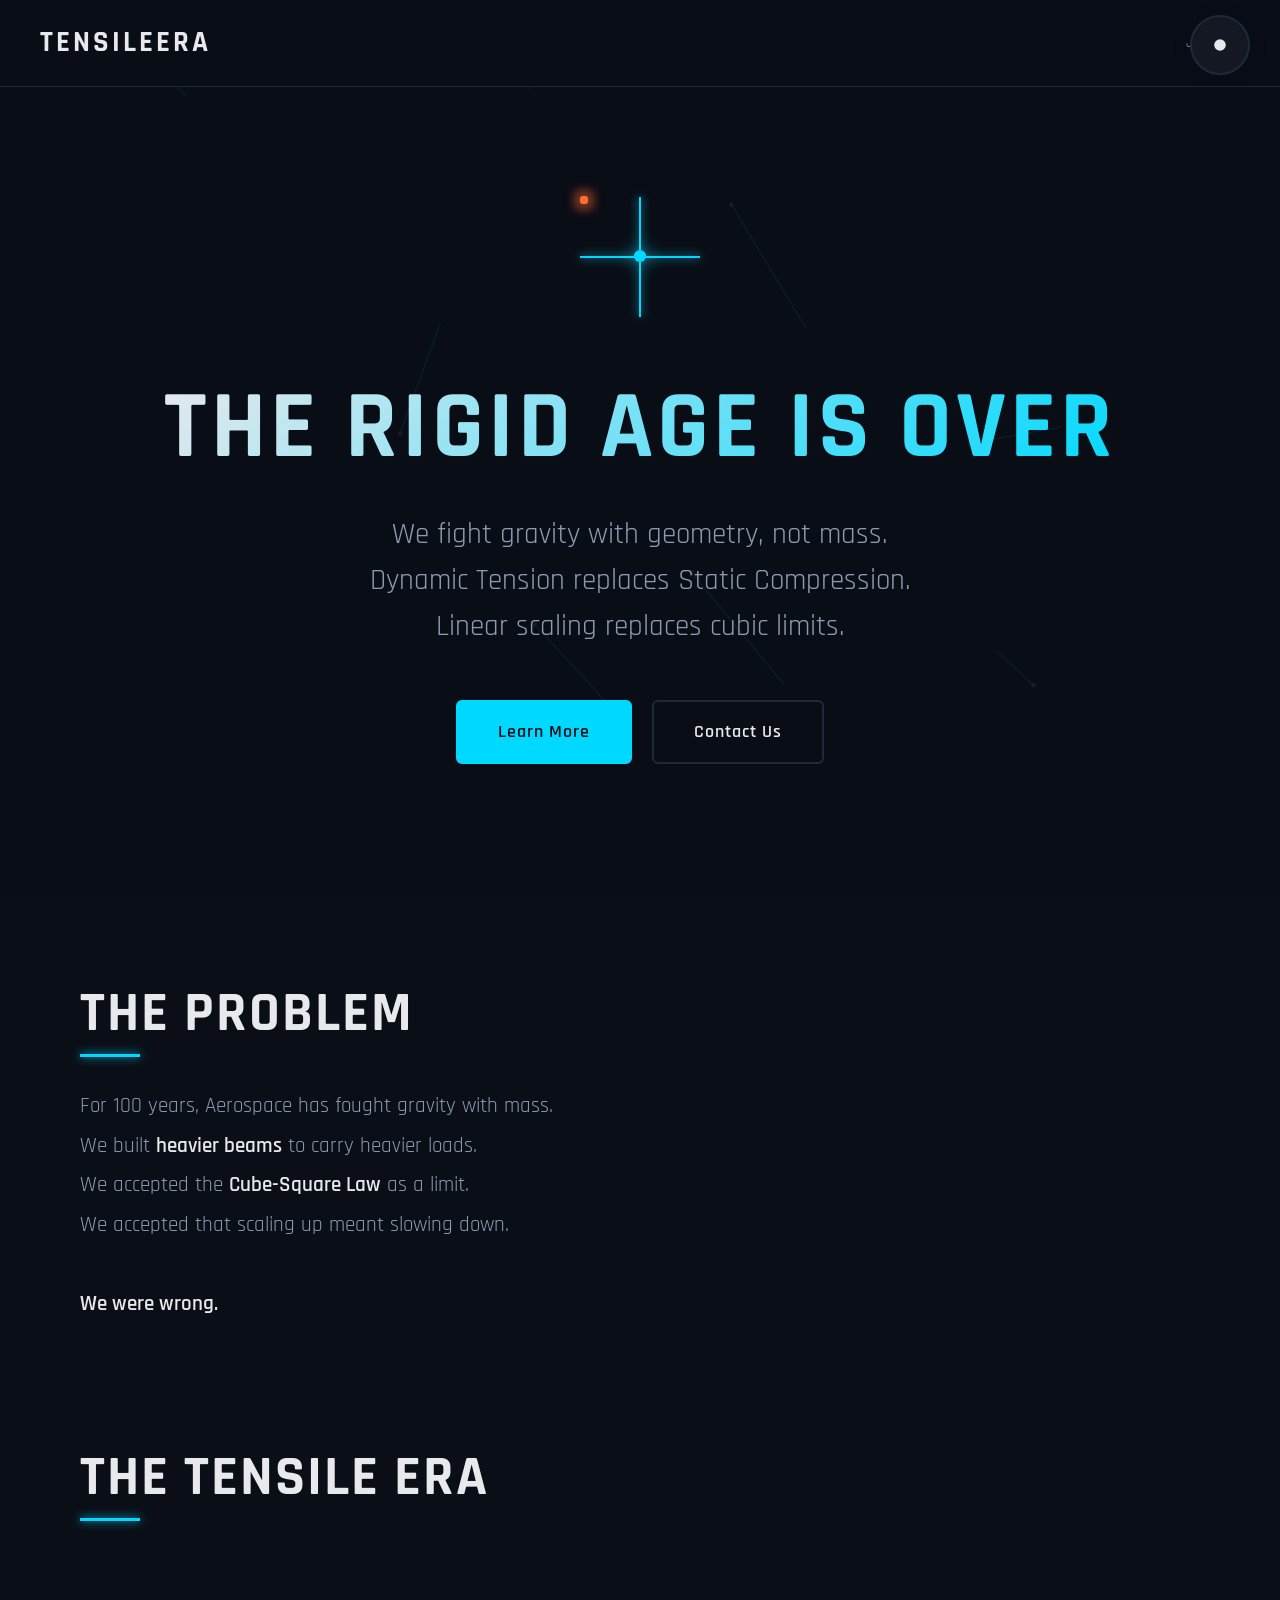
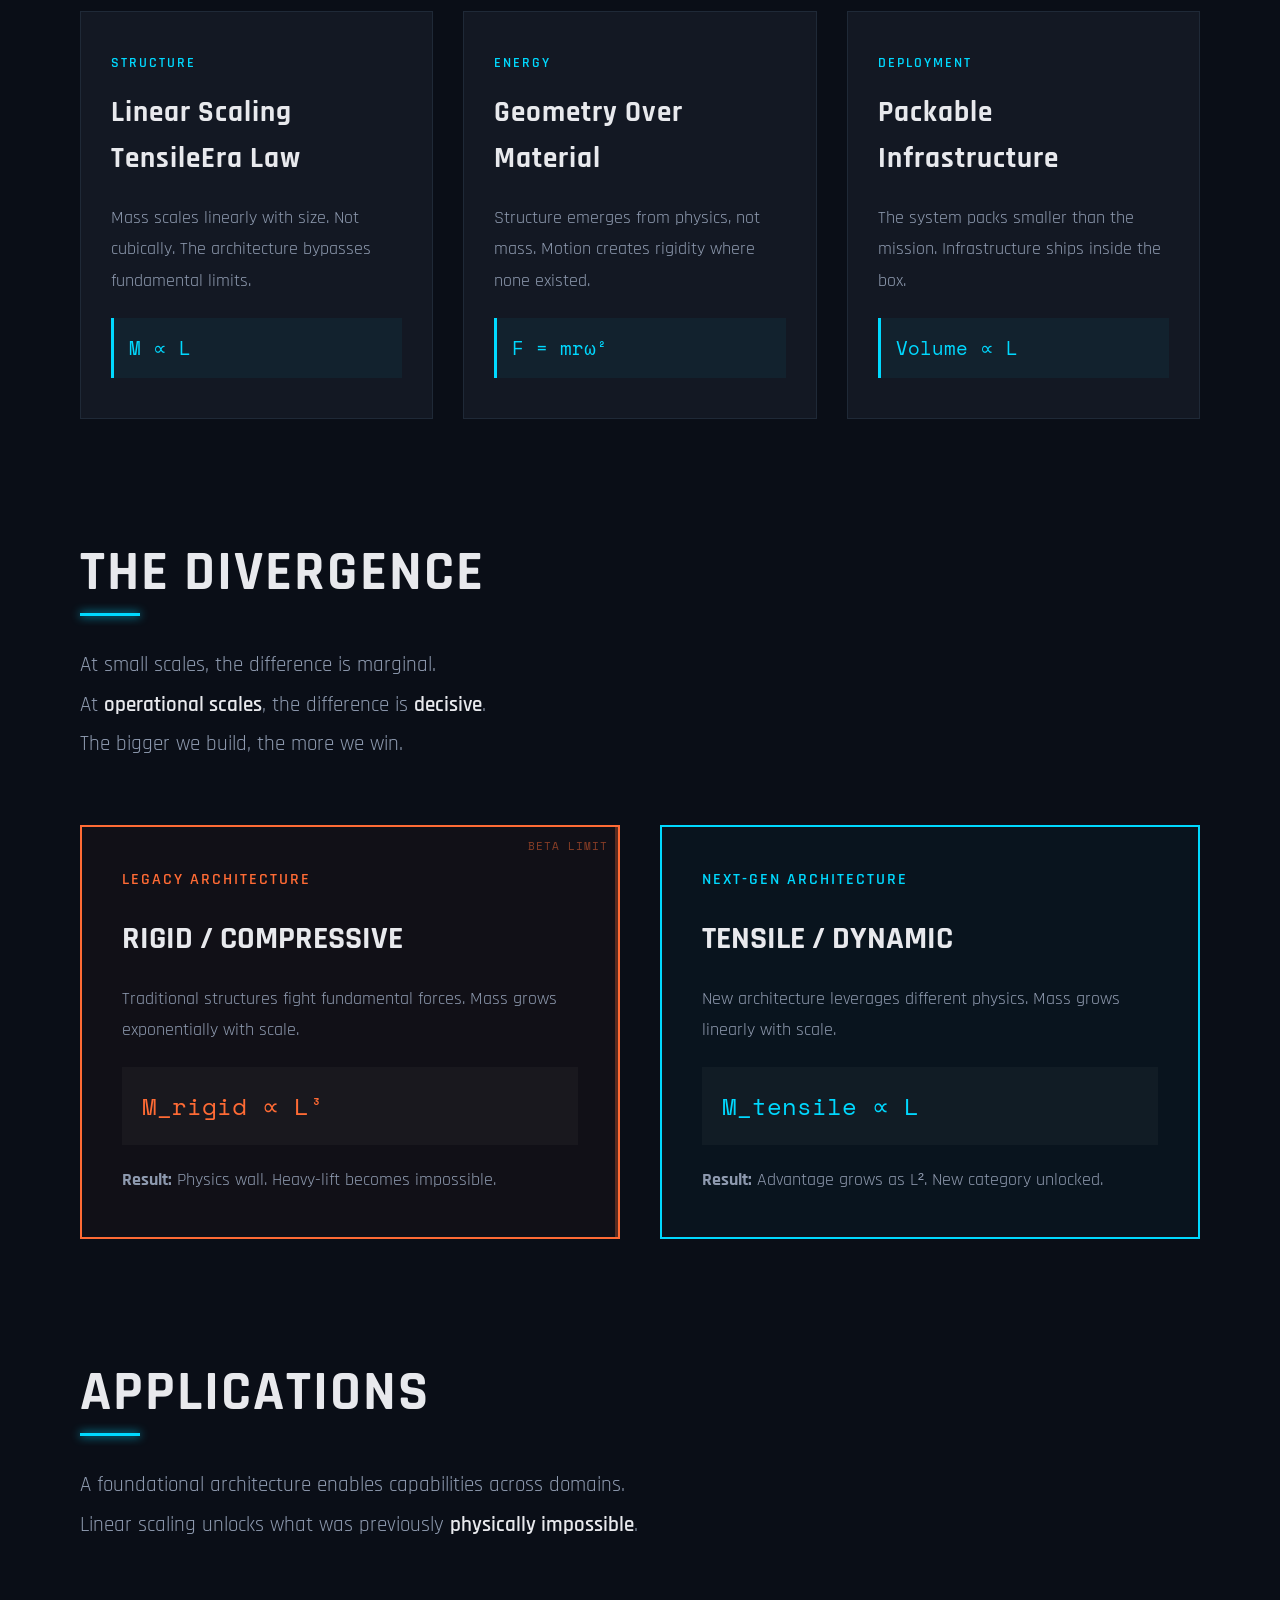
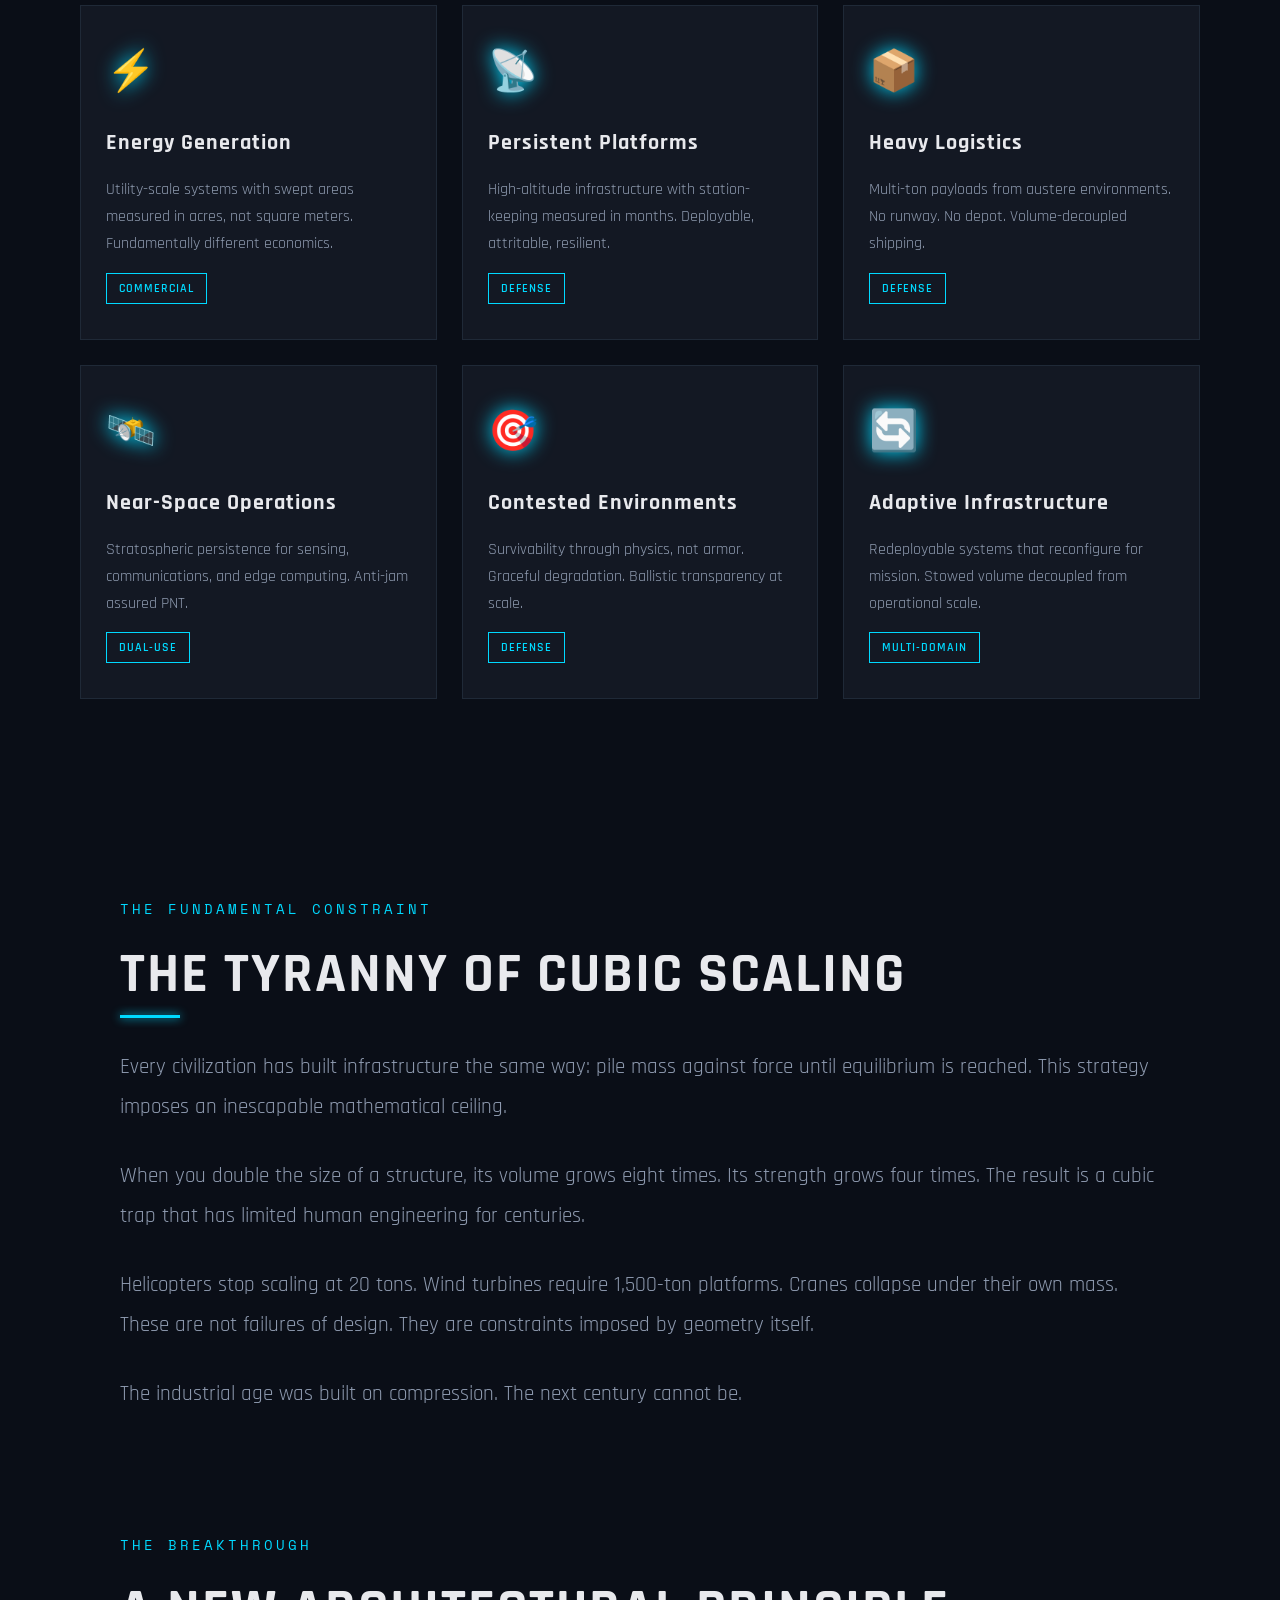
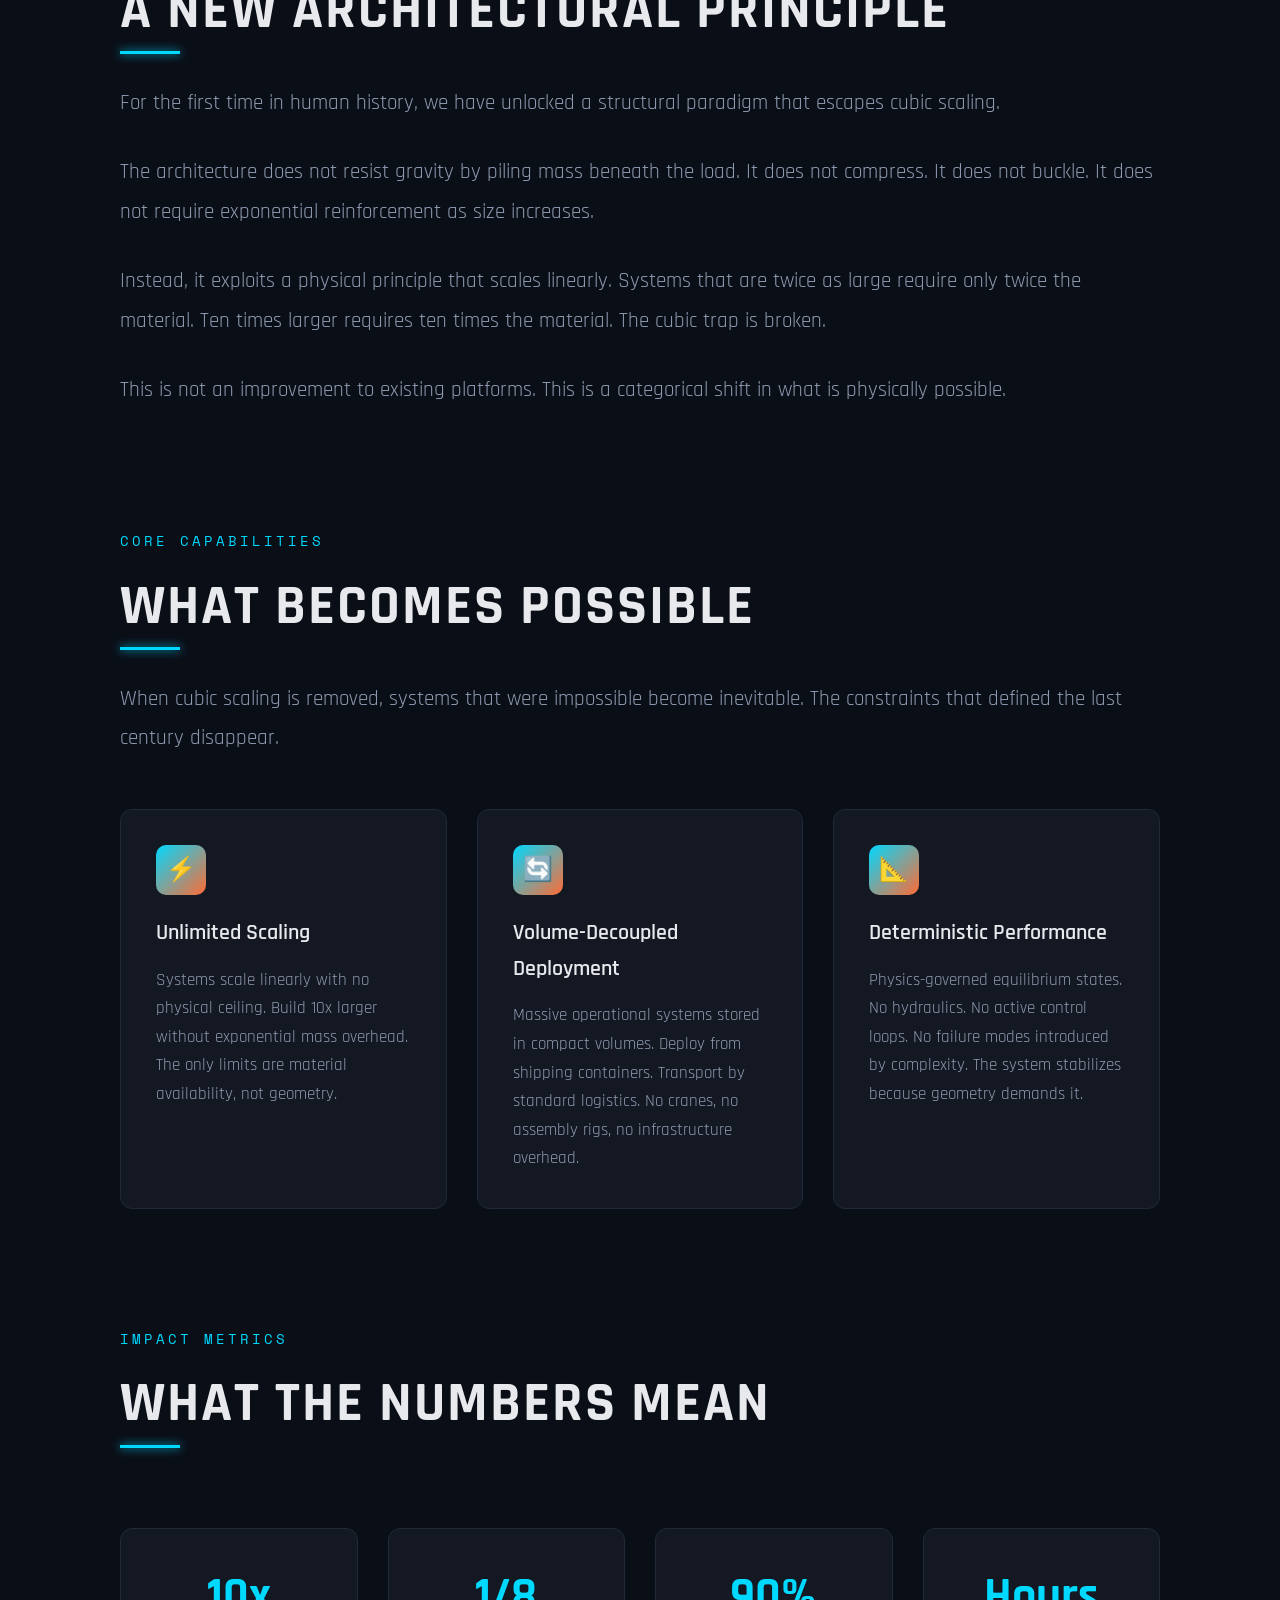
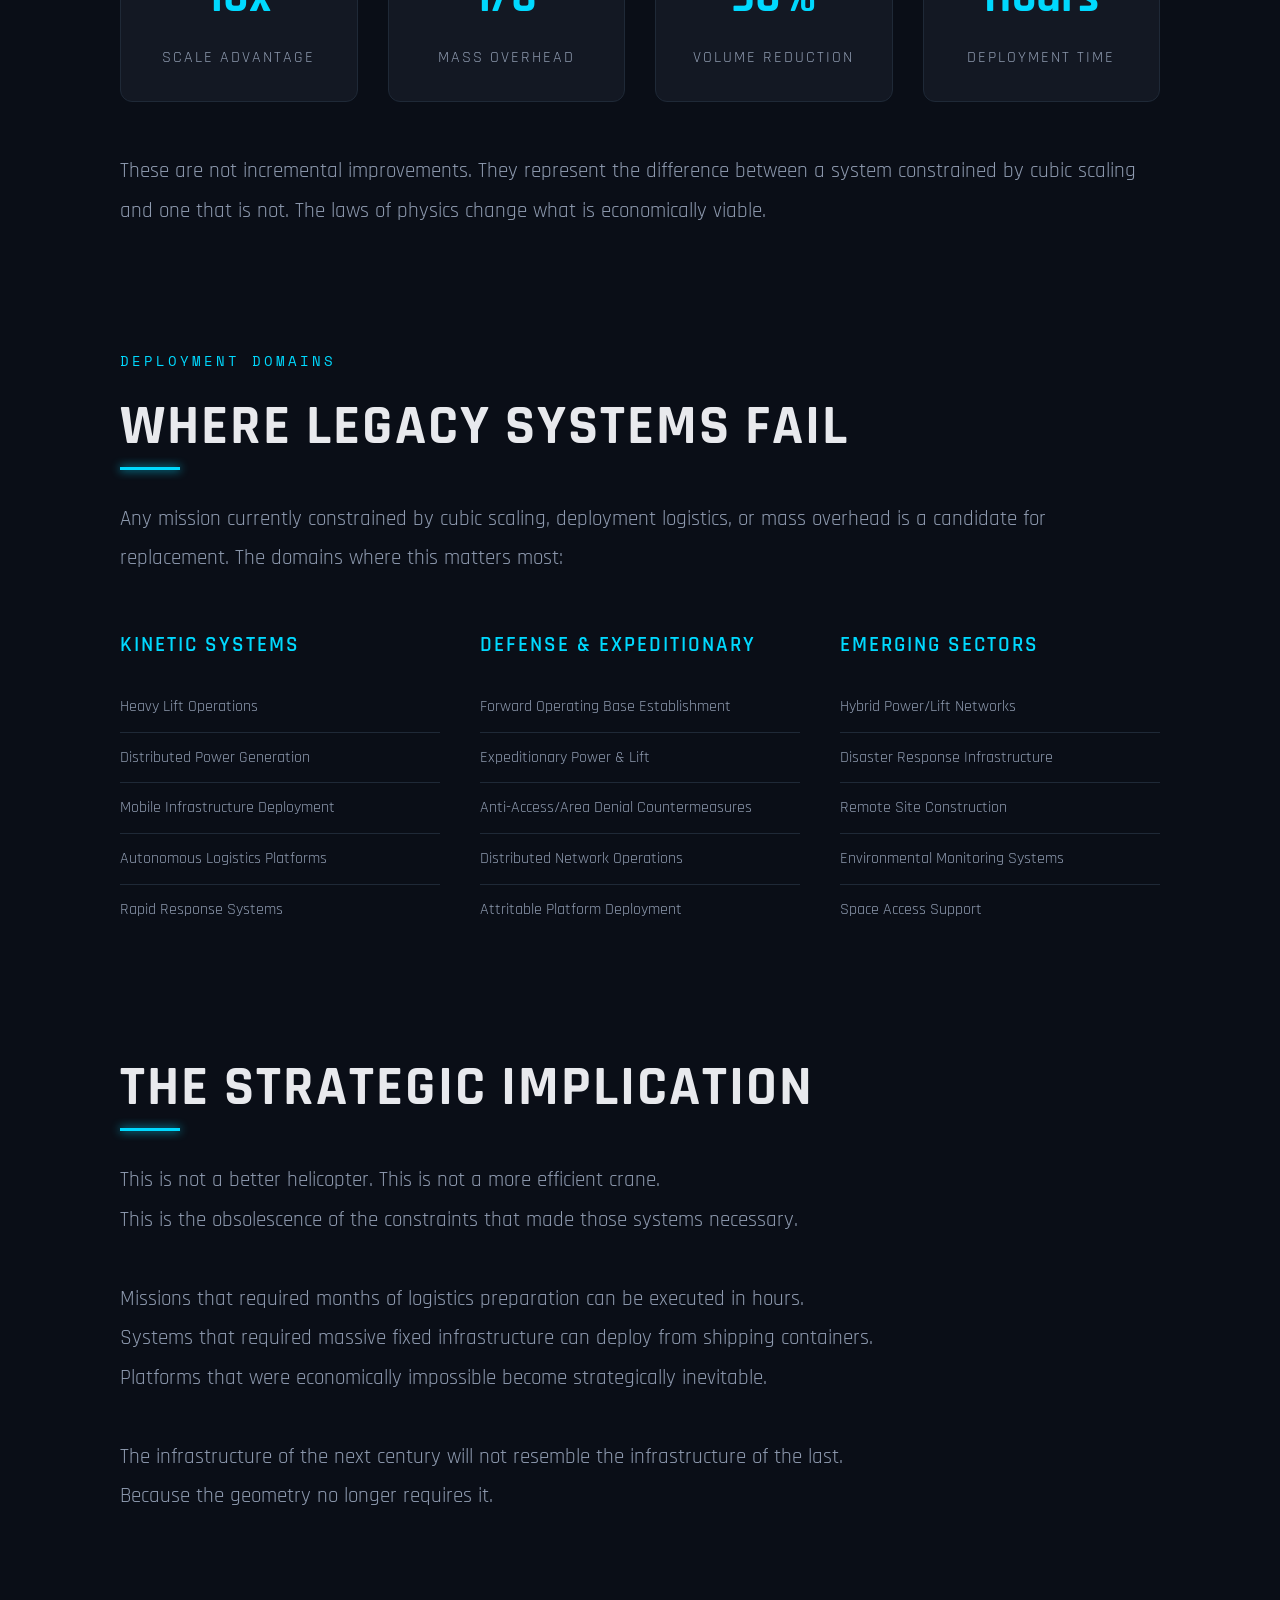
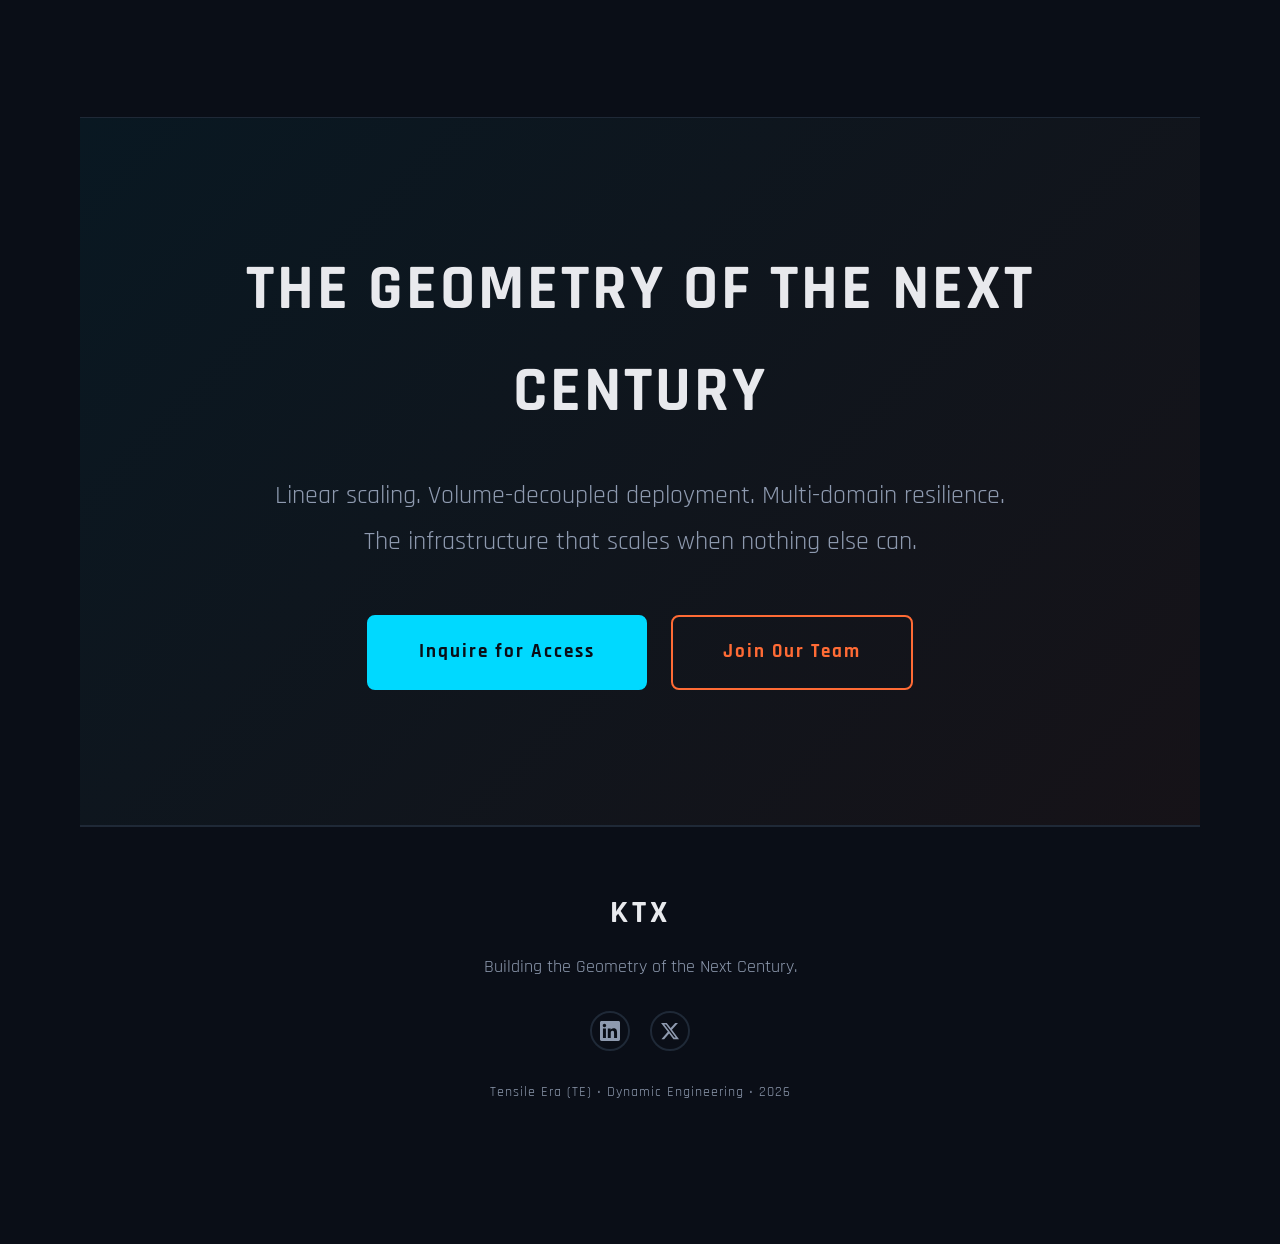
==== commit 36b1b310: "Update index.html" ====
--- a/index.html
+++ b/index.html
@@ -144,7 +144,7 @@
                 height: 24px;
             }
             .comparison {
-                grid-template-columns: 1fr;
+                grid-template-columns: 1fr !important;
             }
             
             .principles-grid {
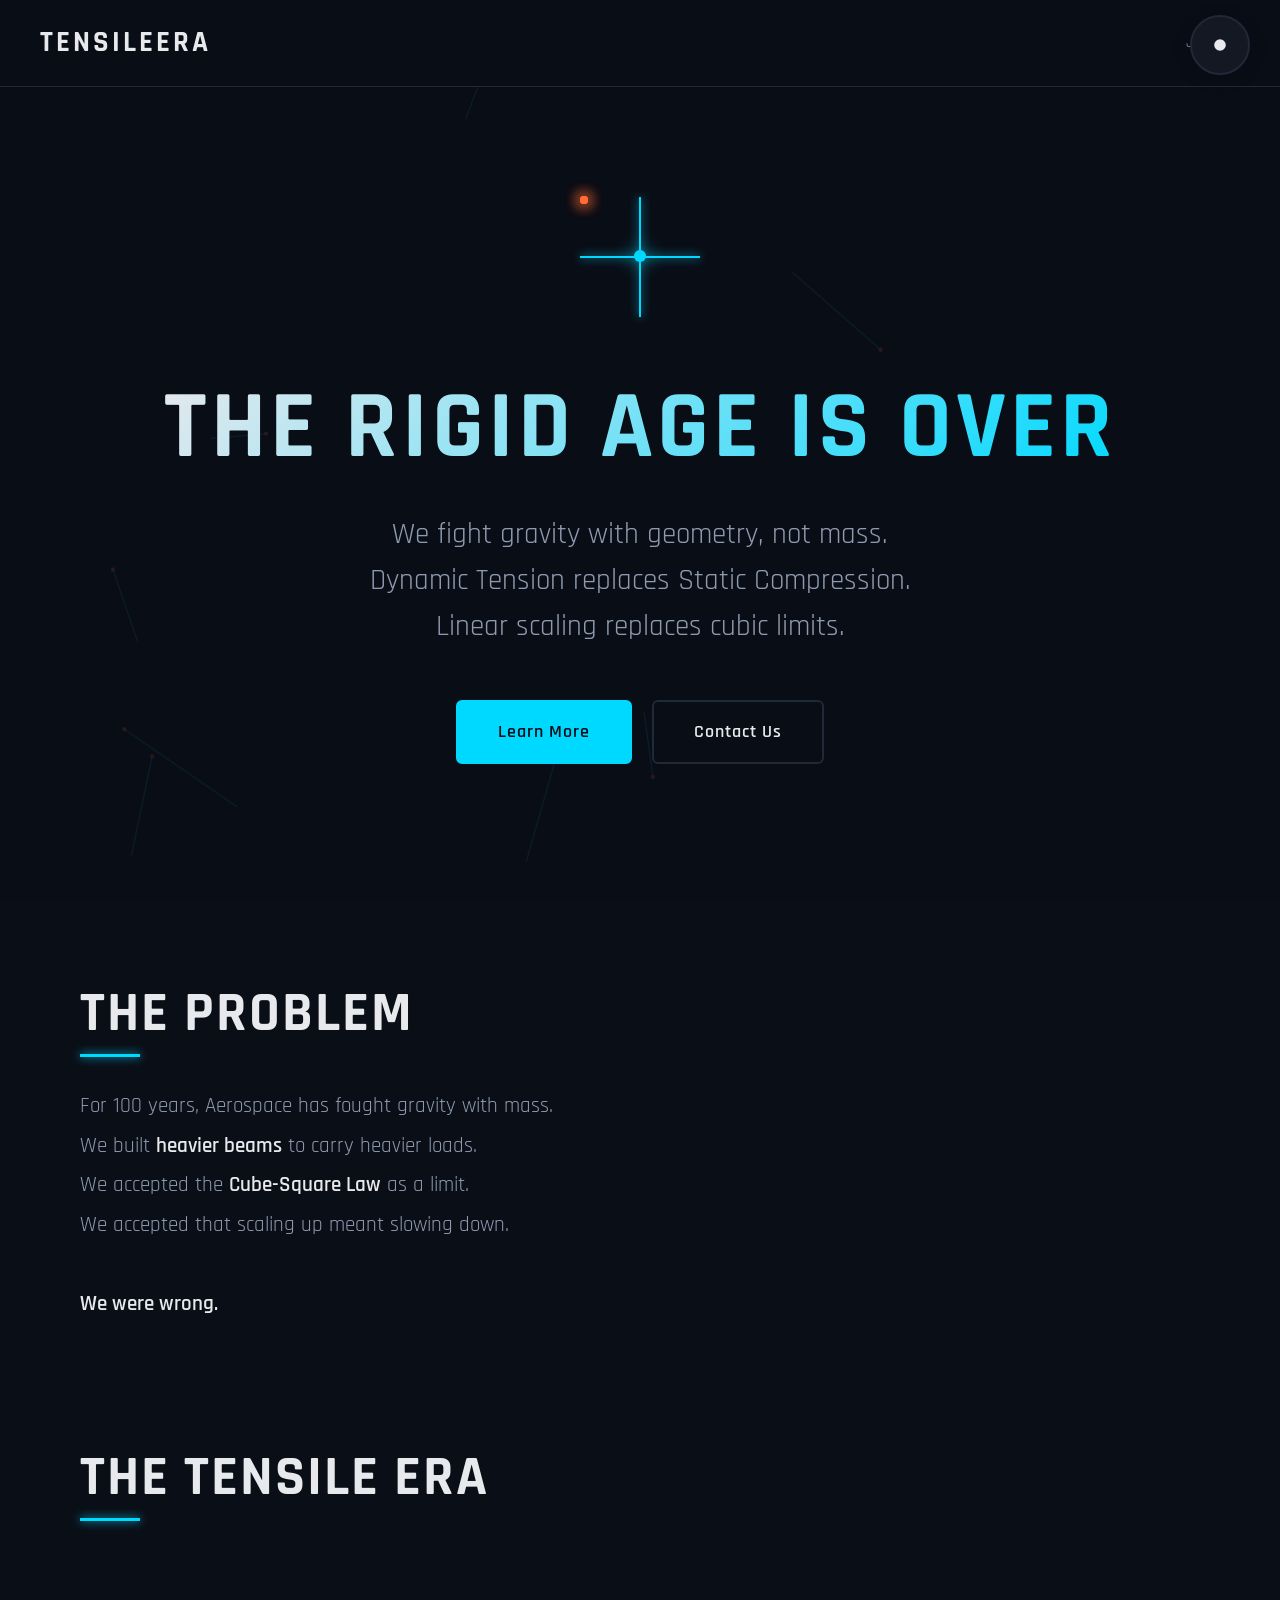
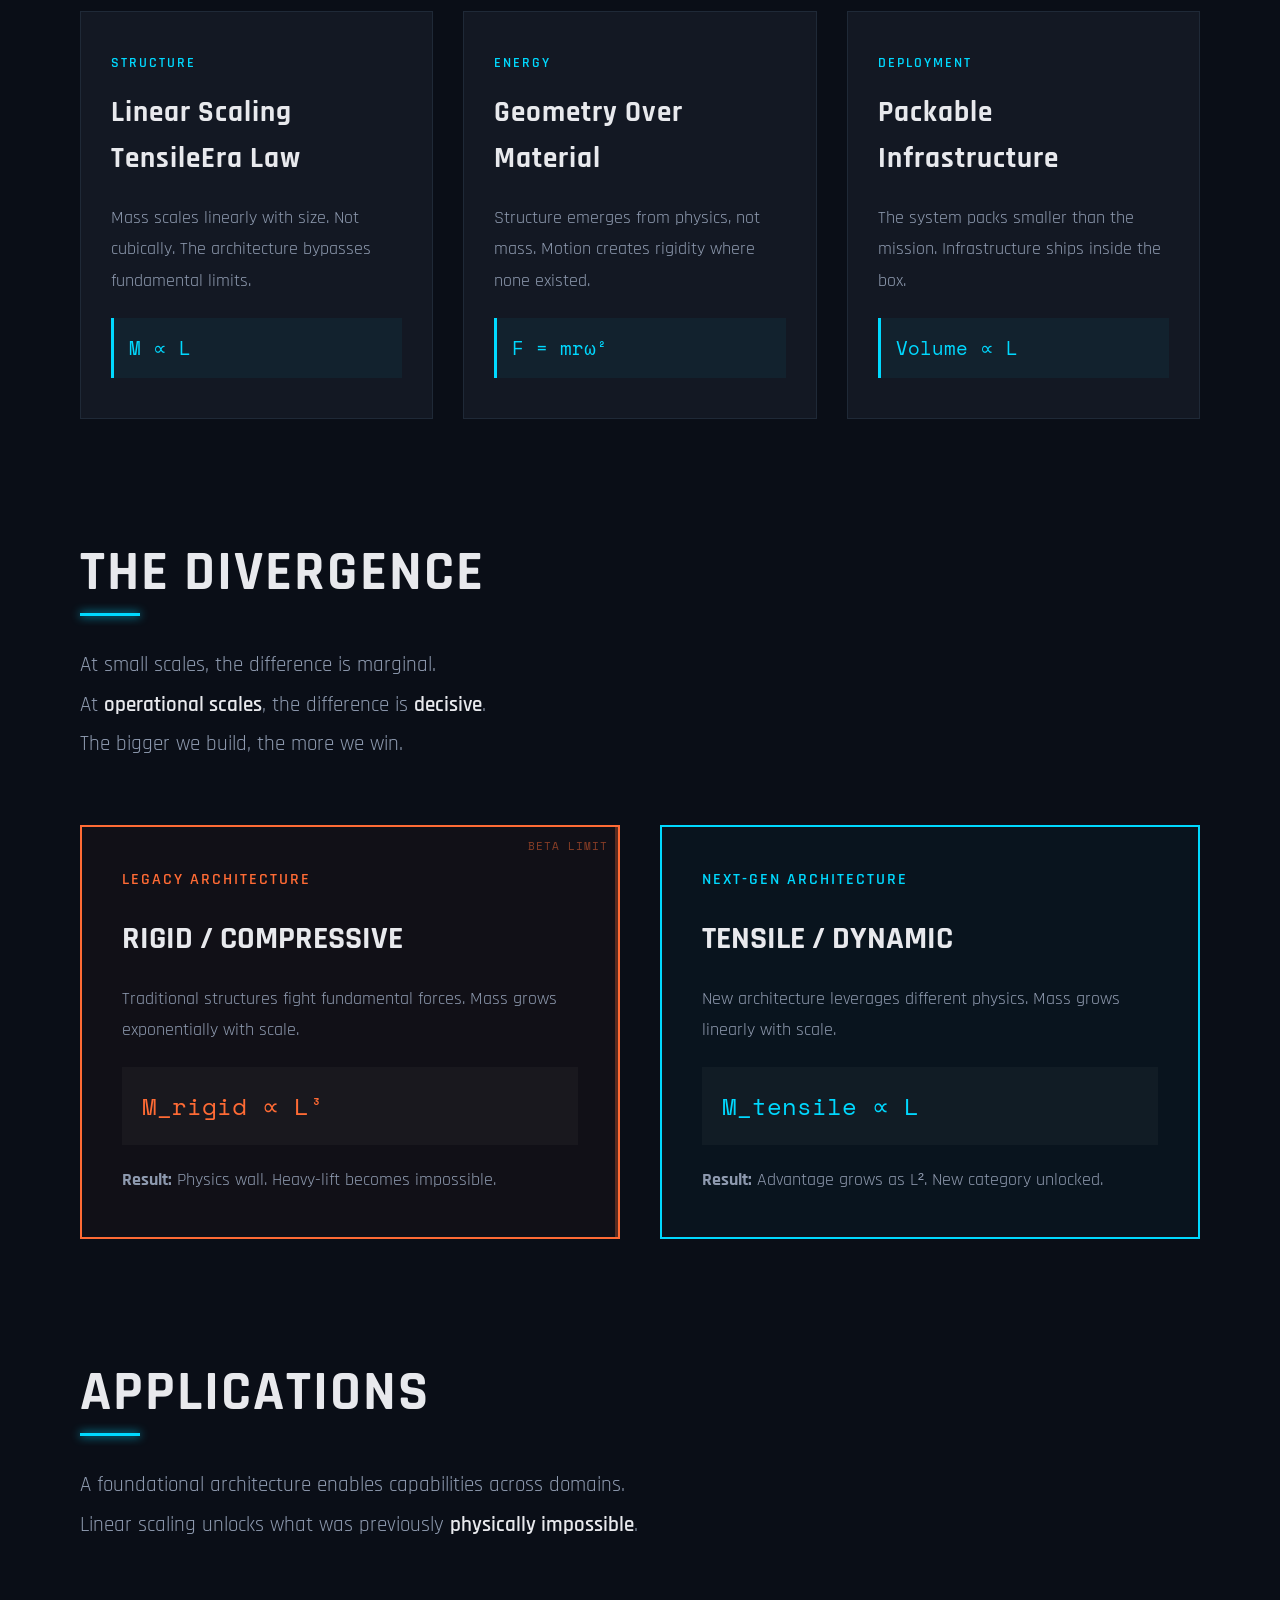
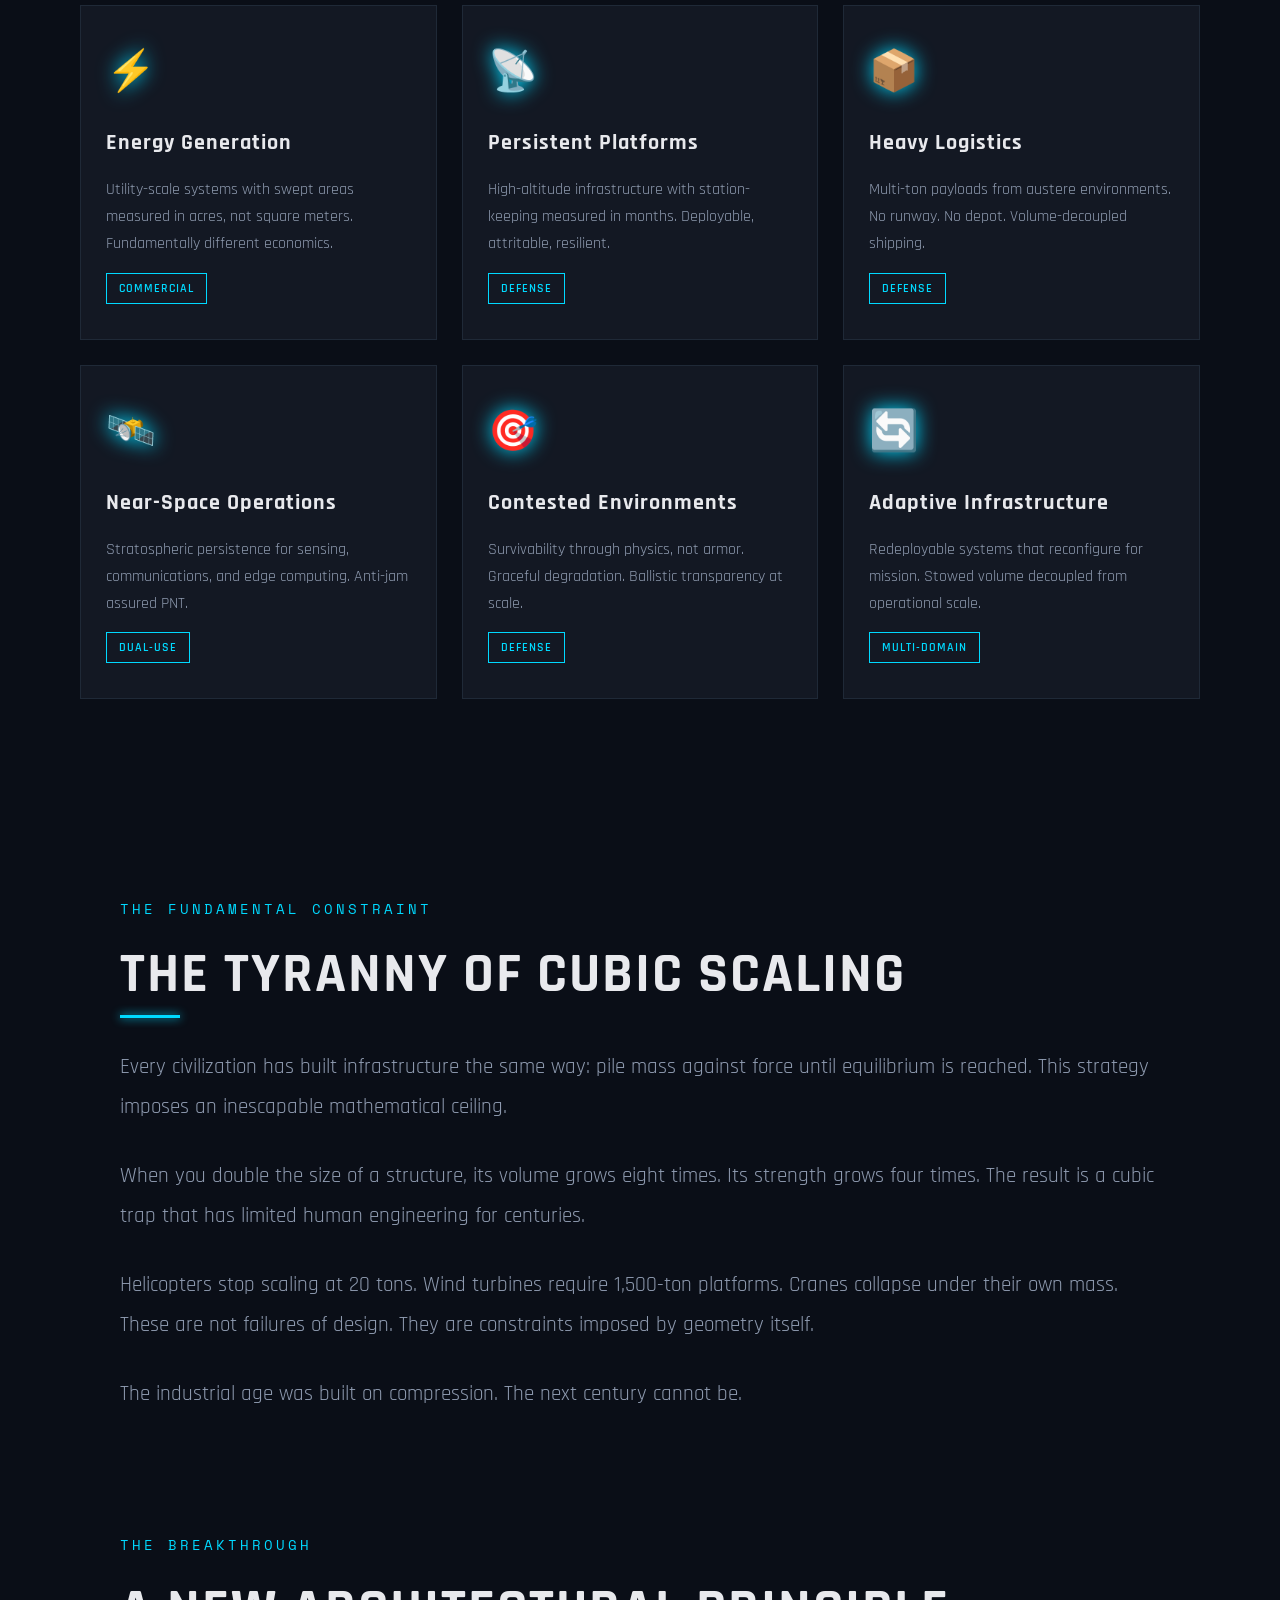
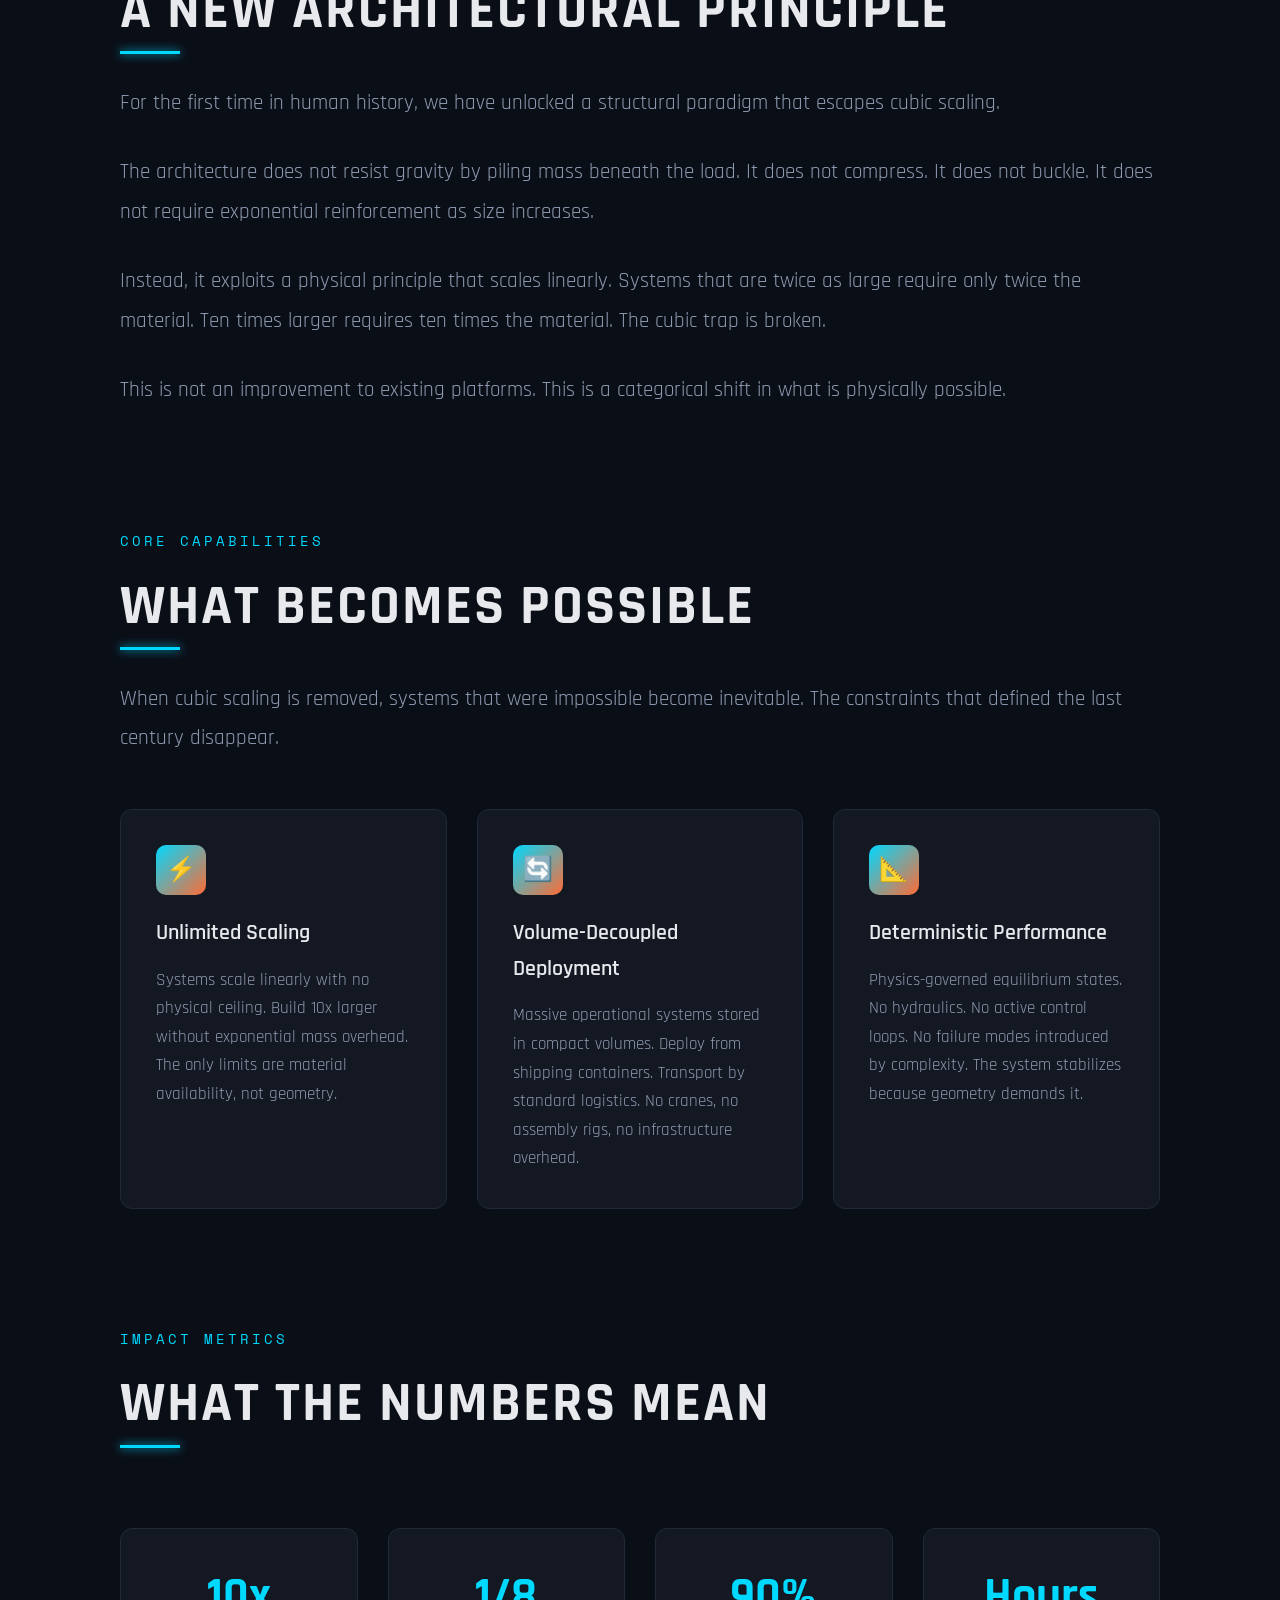
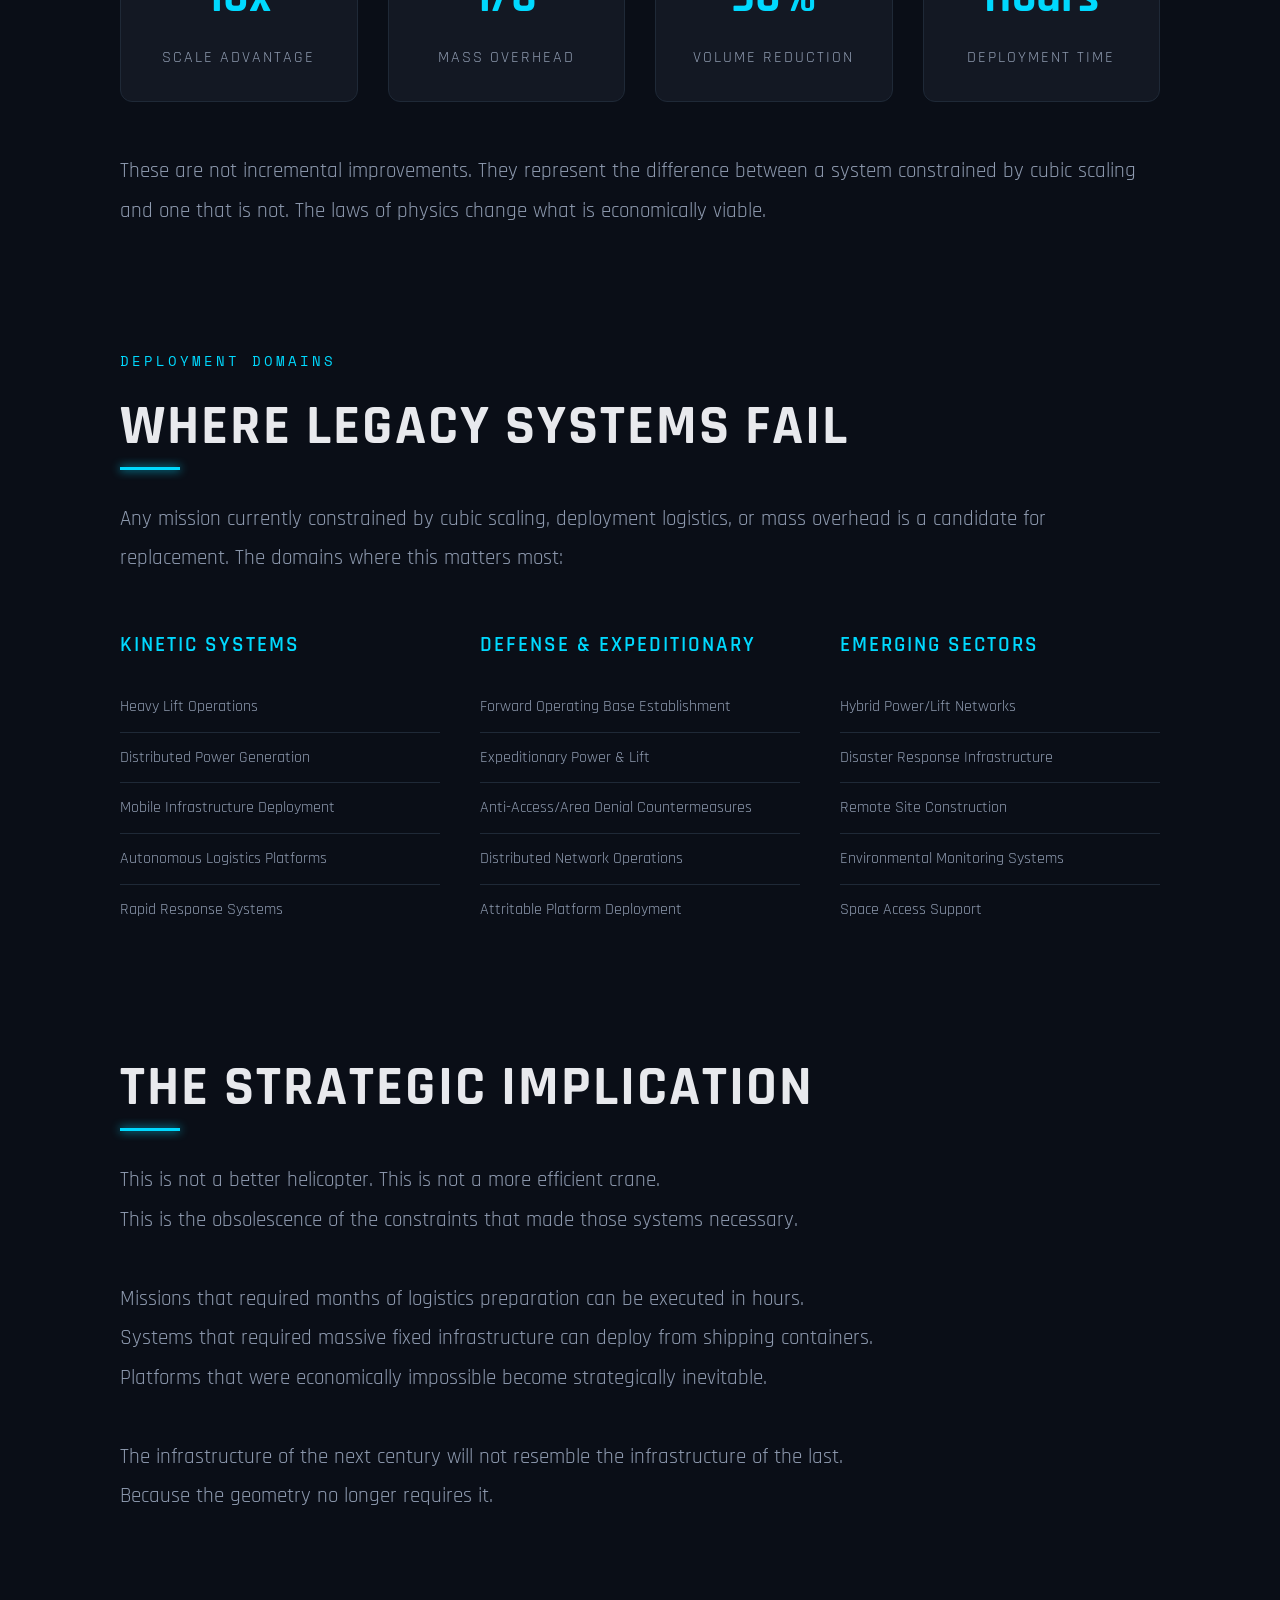
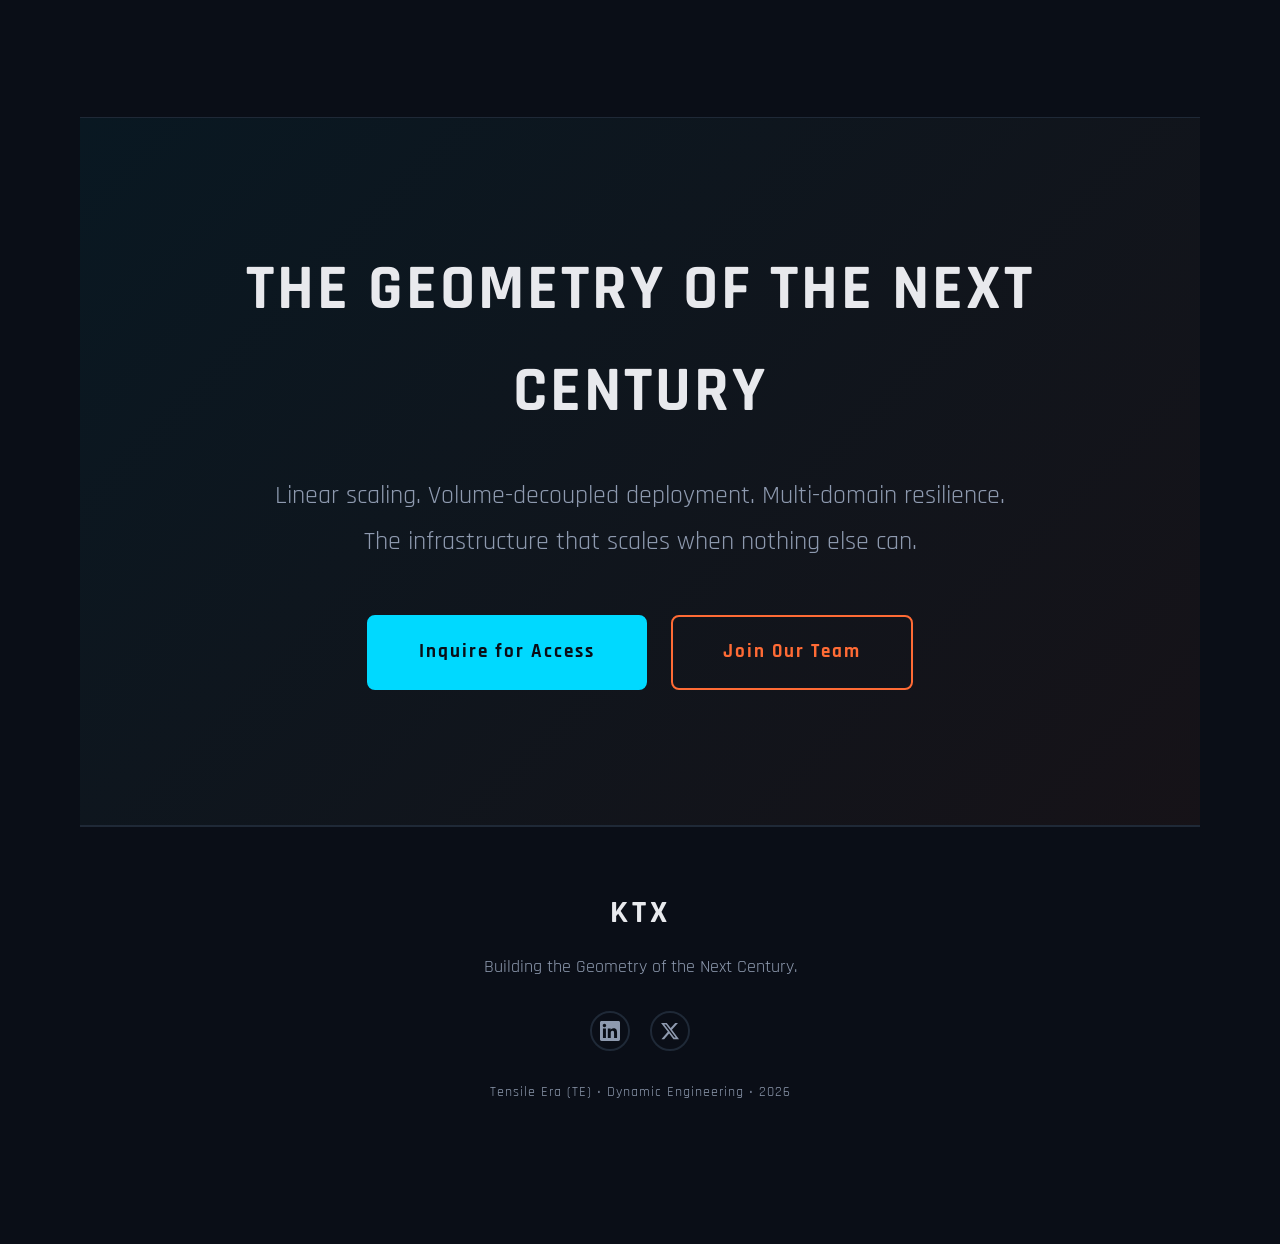
==== commit 967a63e4: "Update index.html" ====
--- a/index.html
+++ b/index.html
@@ -135,7 +135,7 @@
             .theme-toggle {
                 width: 50px;
                 height: 50px;
-                top: 20px;
+                top: 10px;
                 right: 20px;
             }
             
@@ -942,6 +942,7 @@
             
             .nav-link {
                 font-size: 0.9rem;
+                margin-right: 80px;
             }
             
             .hero {
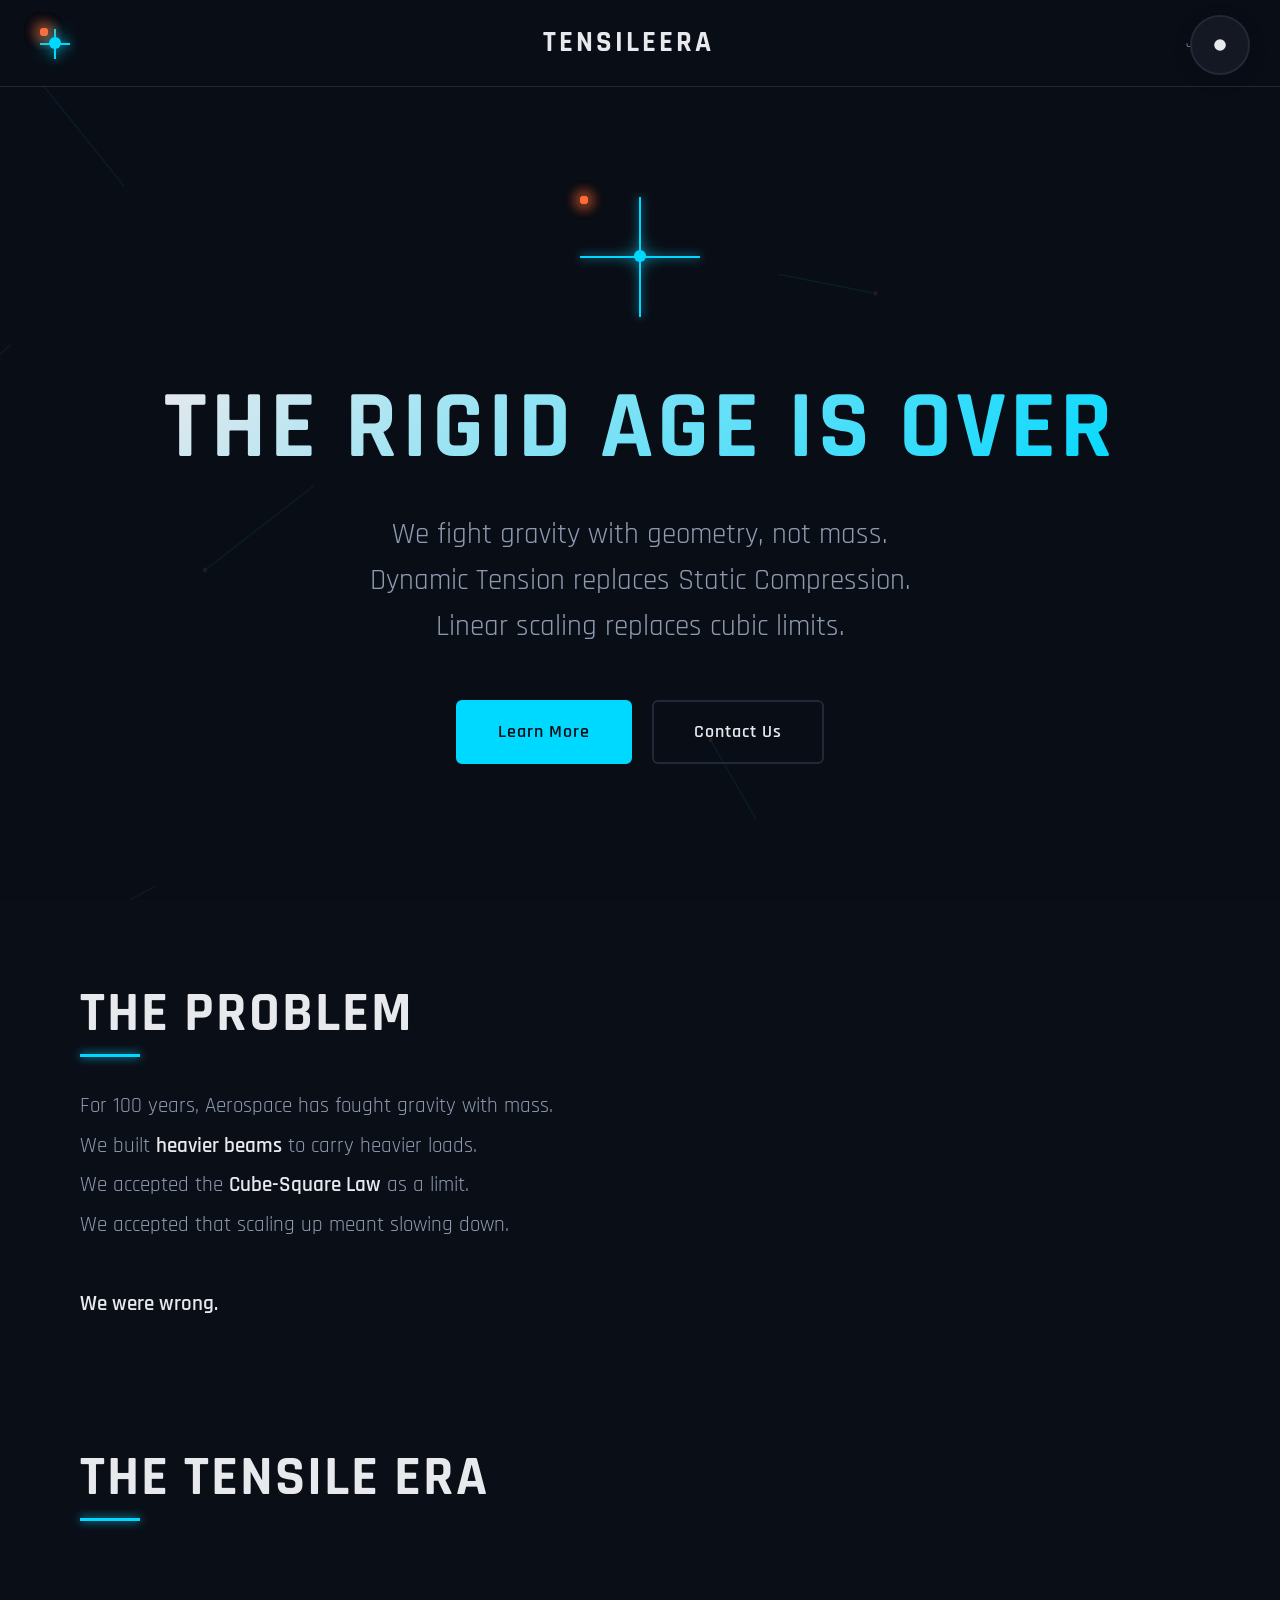
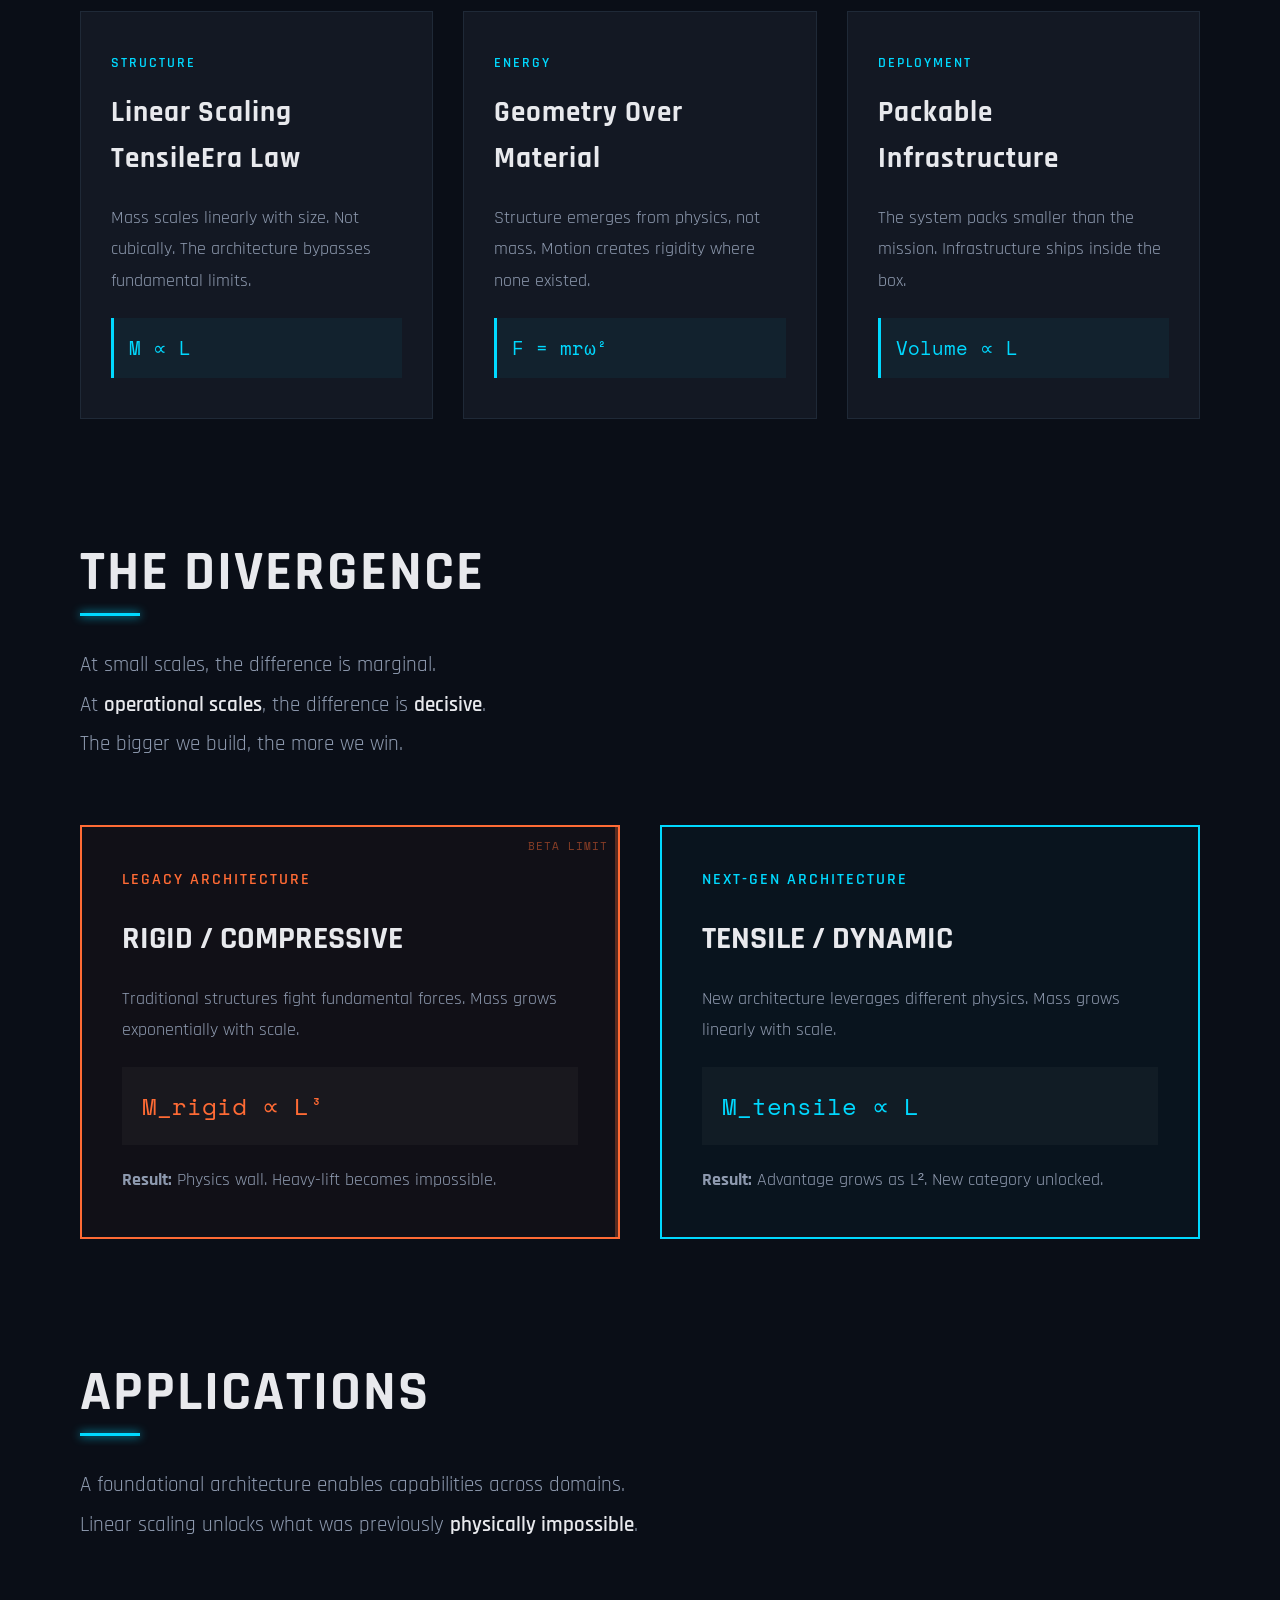
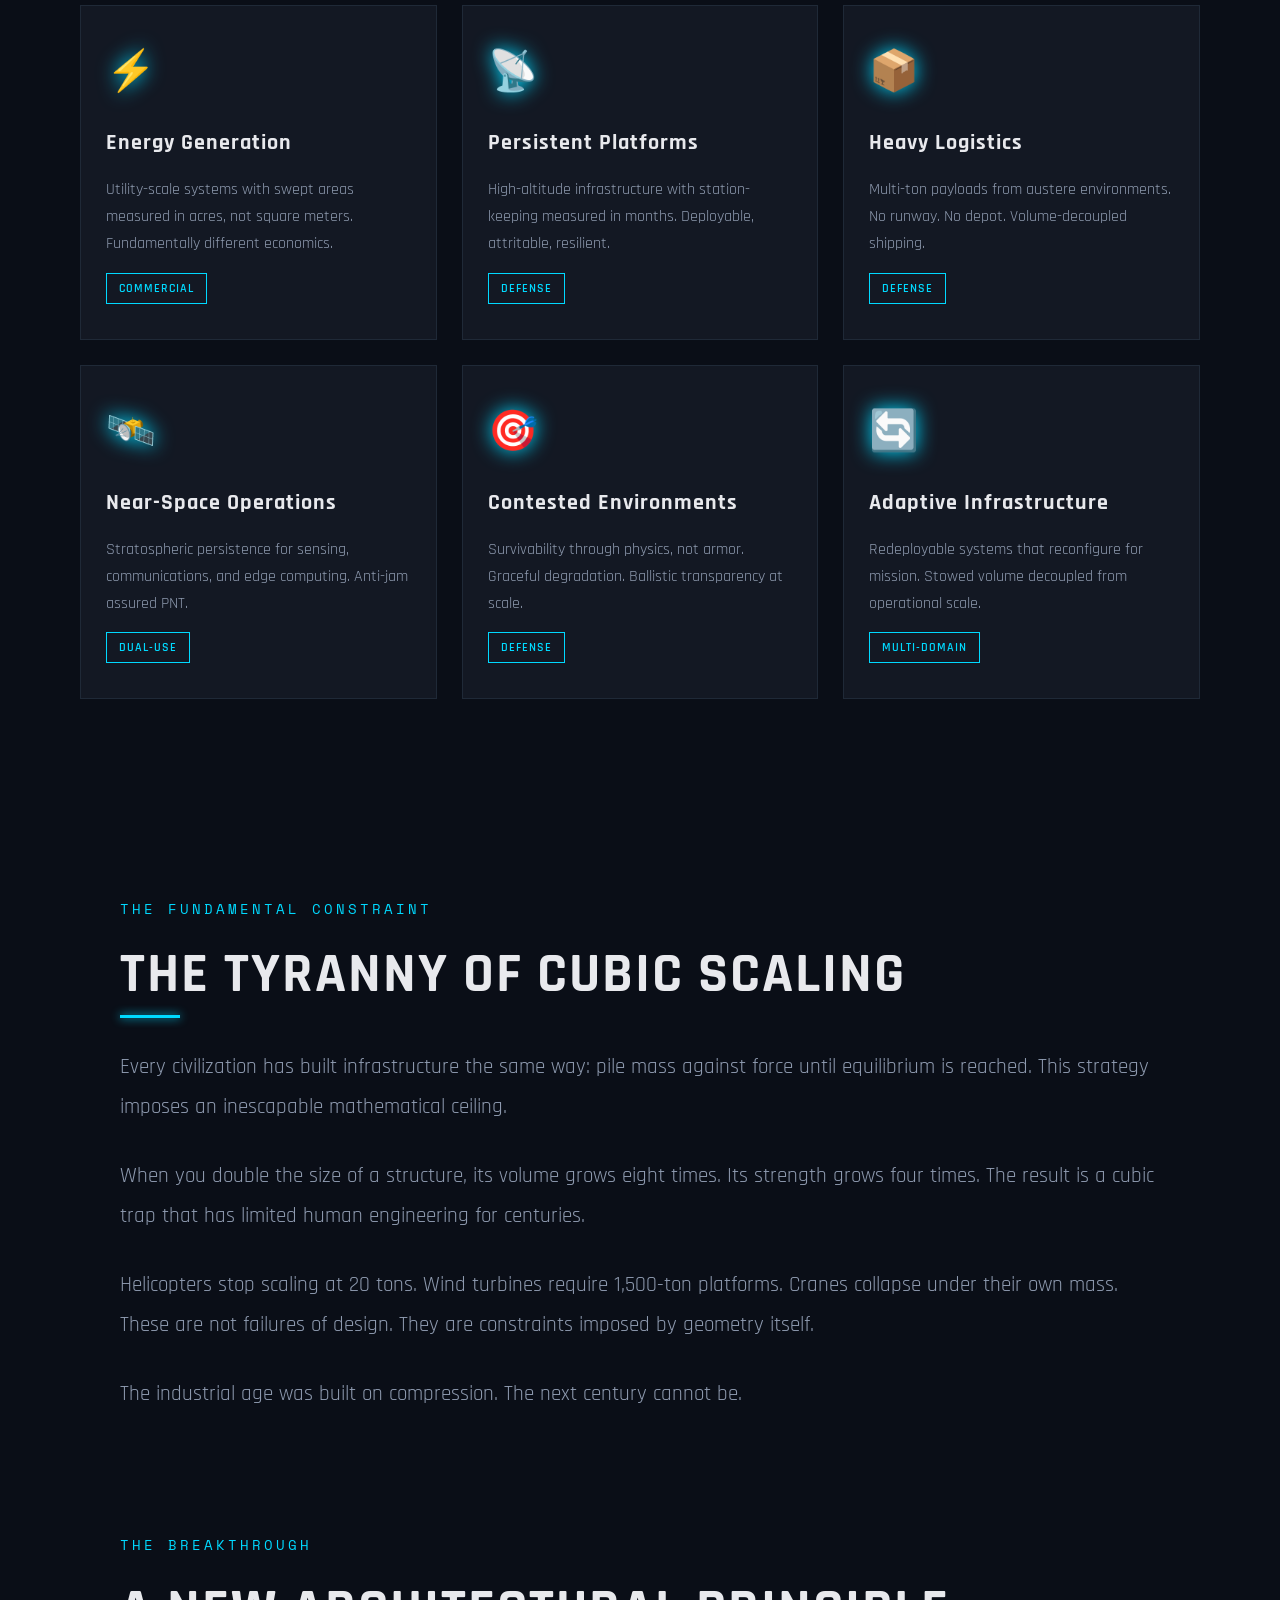
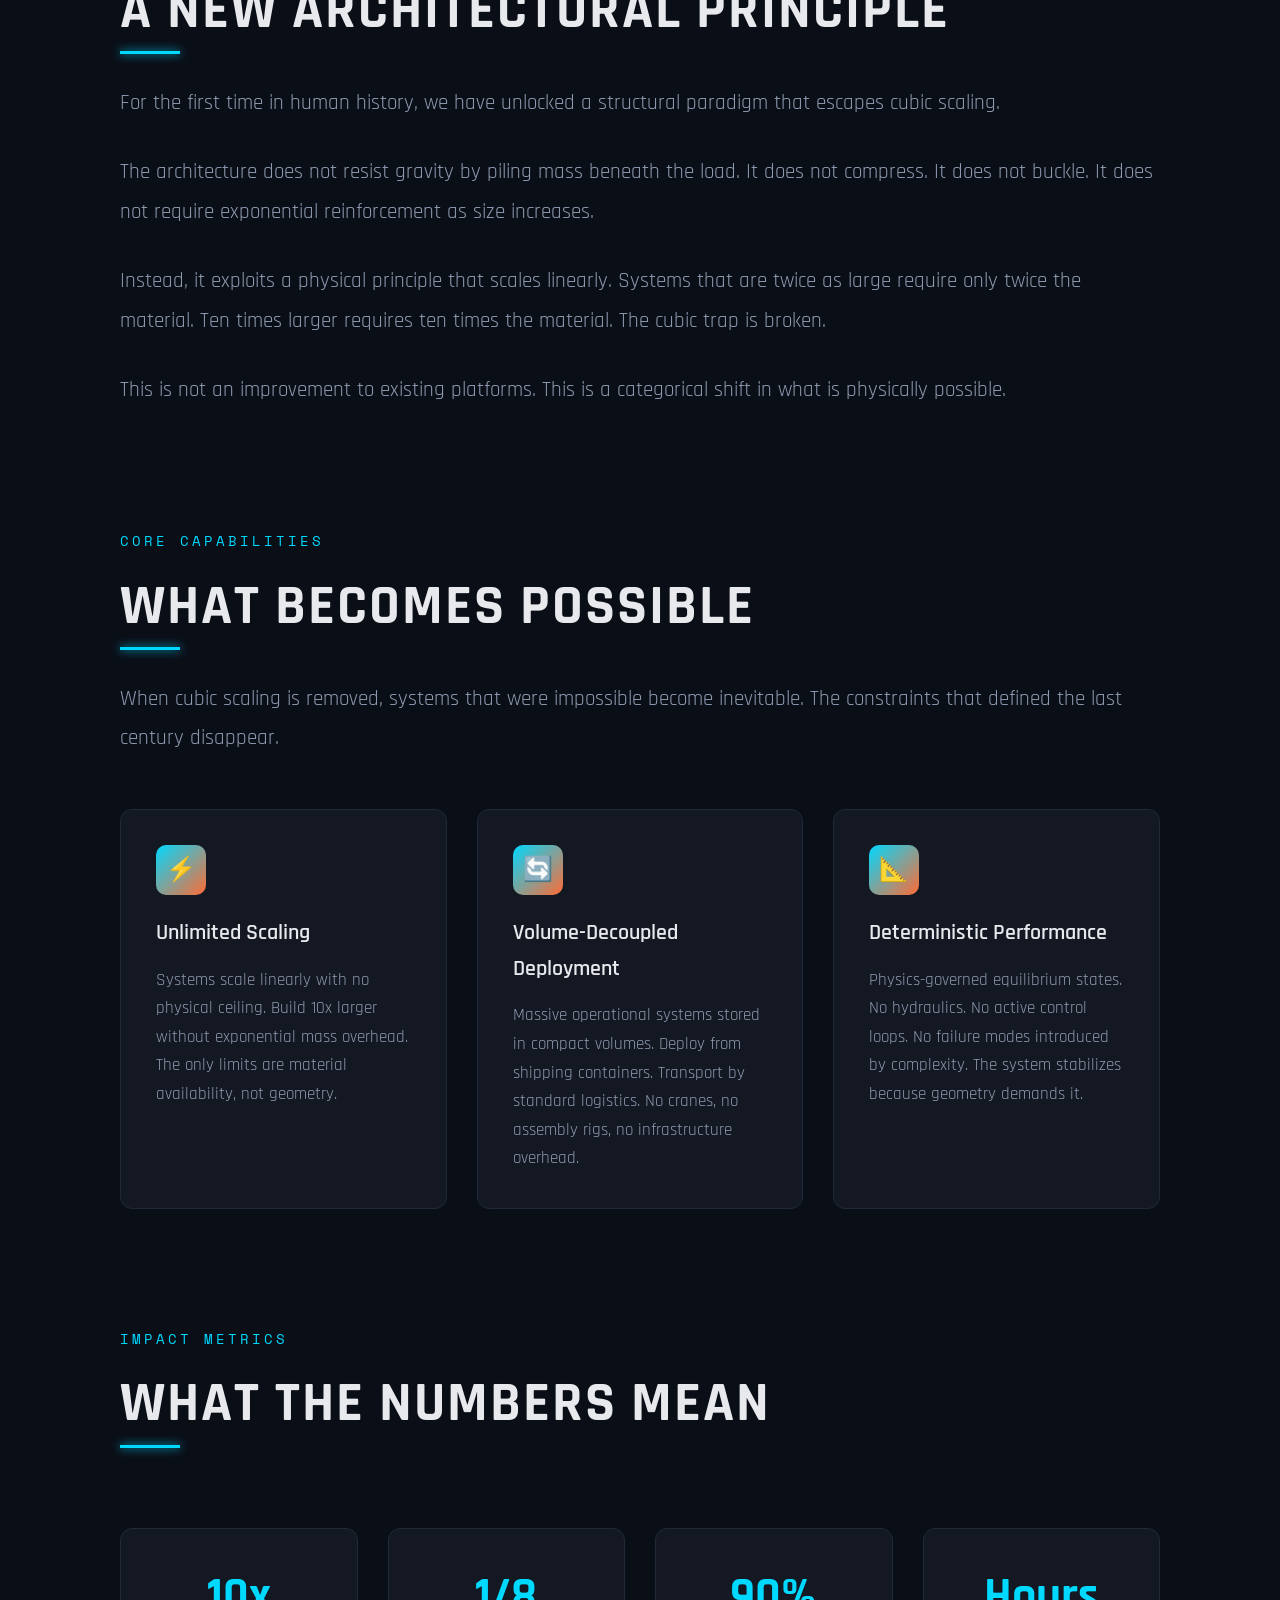
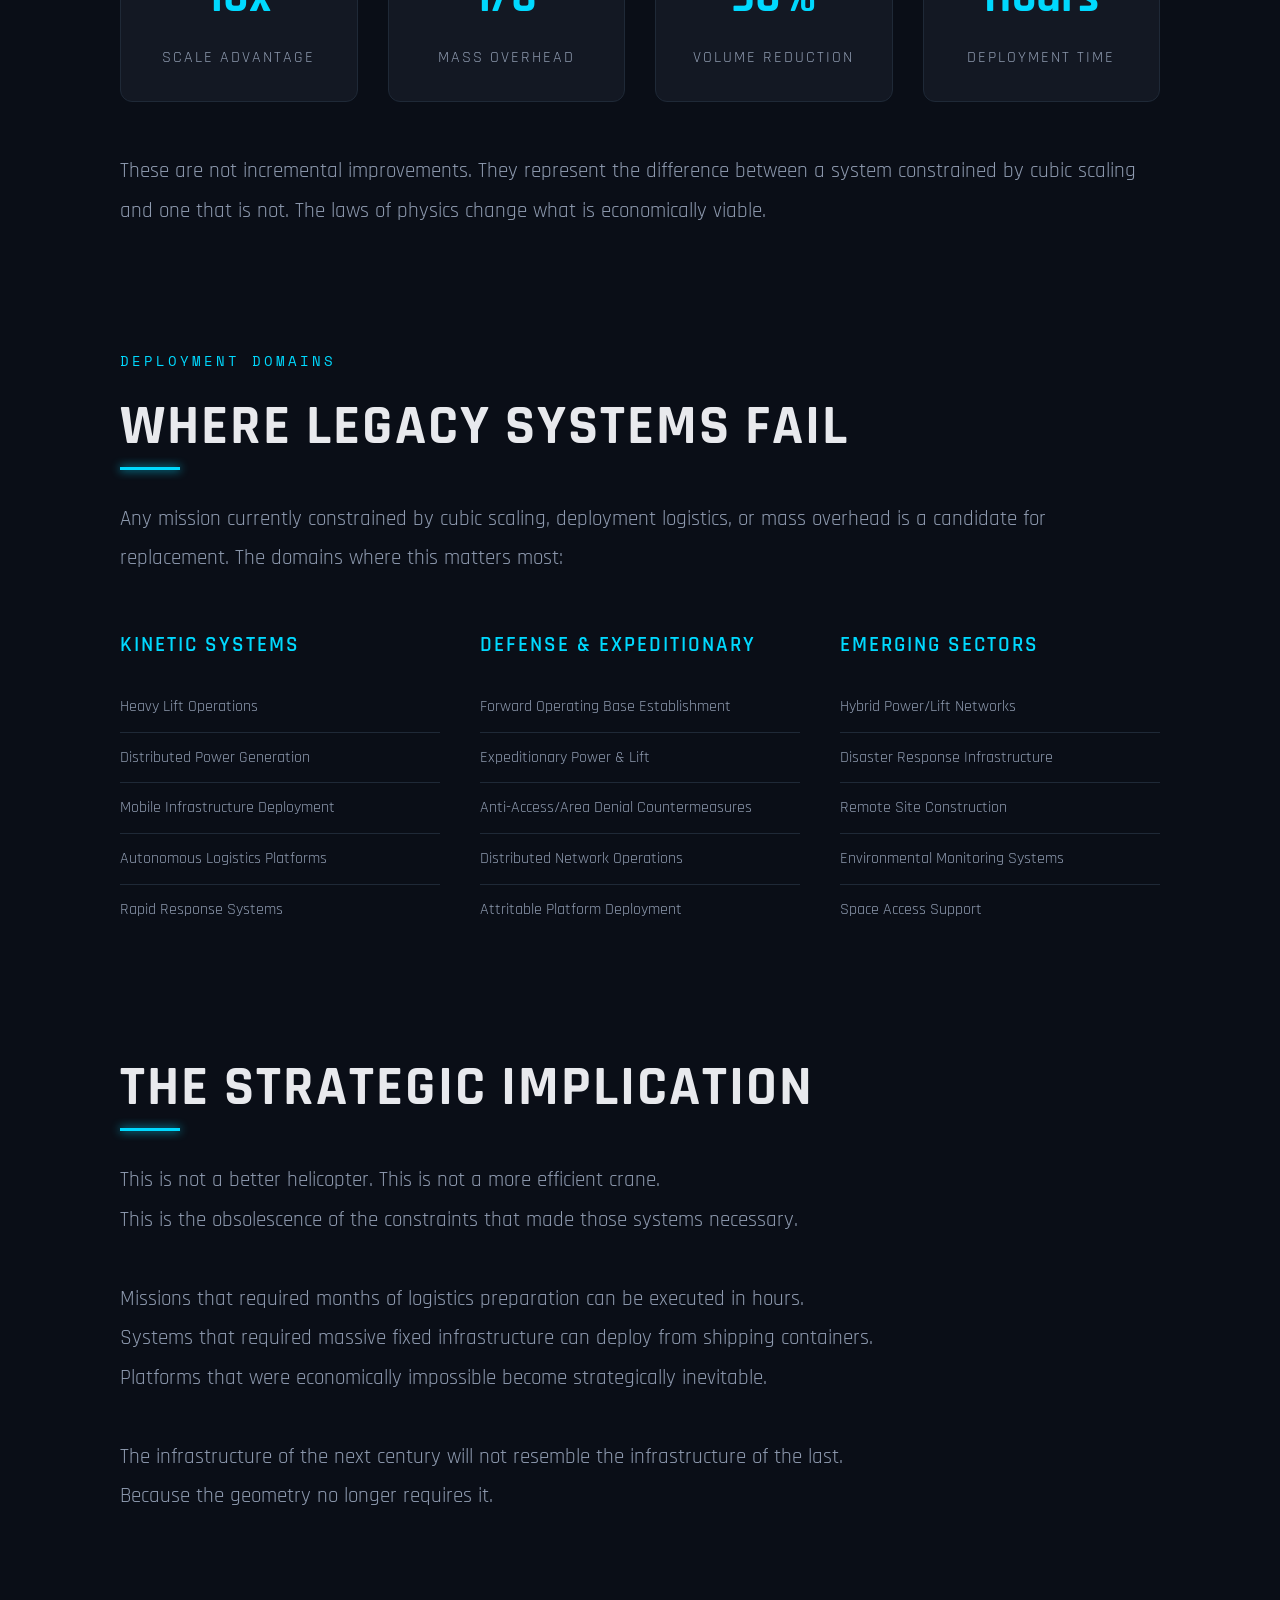
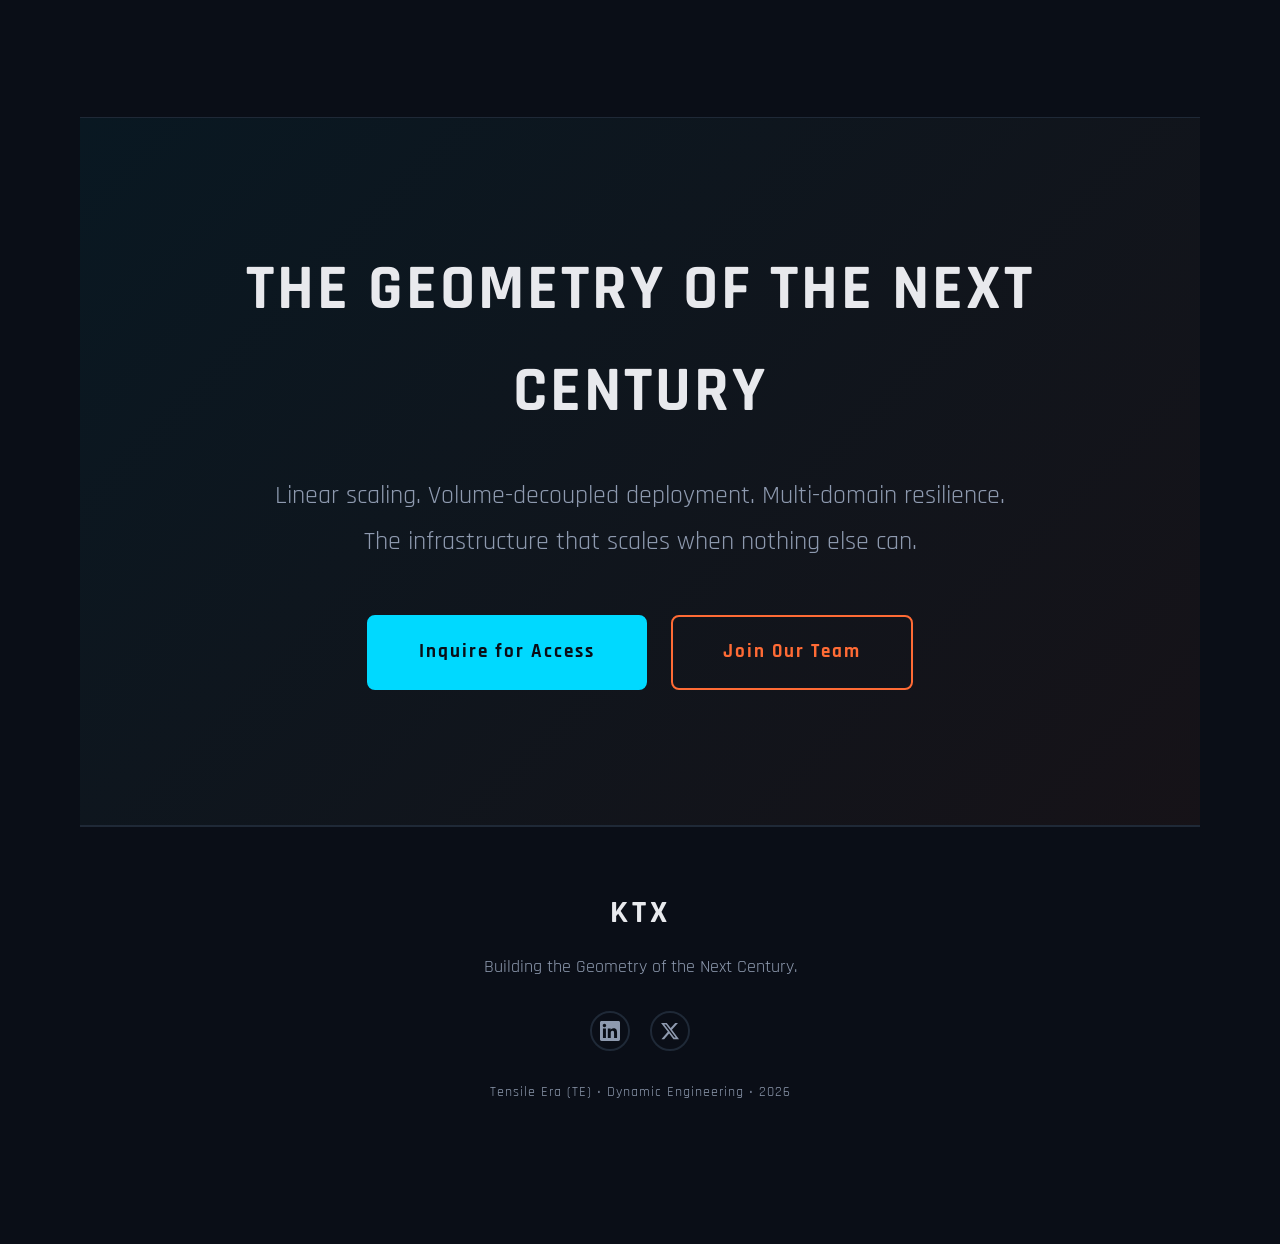
==== commit 6cdc0ebb: "Update index.html" ====
--- a/index.html
+++ b/index.html
@@ -88,7 +88,10 @@
         .nav-link:hover {
             color: var(--accent-cyan);
         }
-        
+        .nav-content .tensile-logo {
+            width: 30px;
+            height: 30px;
+       }
         /* Theme Toggle Button */
         .theme-toggle {
             position: fixed;
@@ -985,6 +988,19 @@
     <!-- Navigation -->
     <nav class="nav">
         <div class="nav-content">
+            <div class="tensile-logo">
+                <div class="rotating-element">
+                    <div class="rotor-line"></div>
+                    <div class="rotor-line"></div>
+                    <div class="rotor-line"></div>
+                    <div class="rotor-line"></div>
+                    <div class="tip-mass"></div>
+                    <div class="tip-mass"></div>
+                    <div class="tip-mass"></div>
+                    <div class="tip-mass"></div>
+                </div>
+                <div class="hub"></div>
+            </div>            
             <a href="index.html" class="nav-brand">TENSILEERA</a>
             <a href="join-our-team.html" class="nav-link">Join Us</a>
         </div>
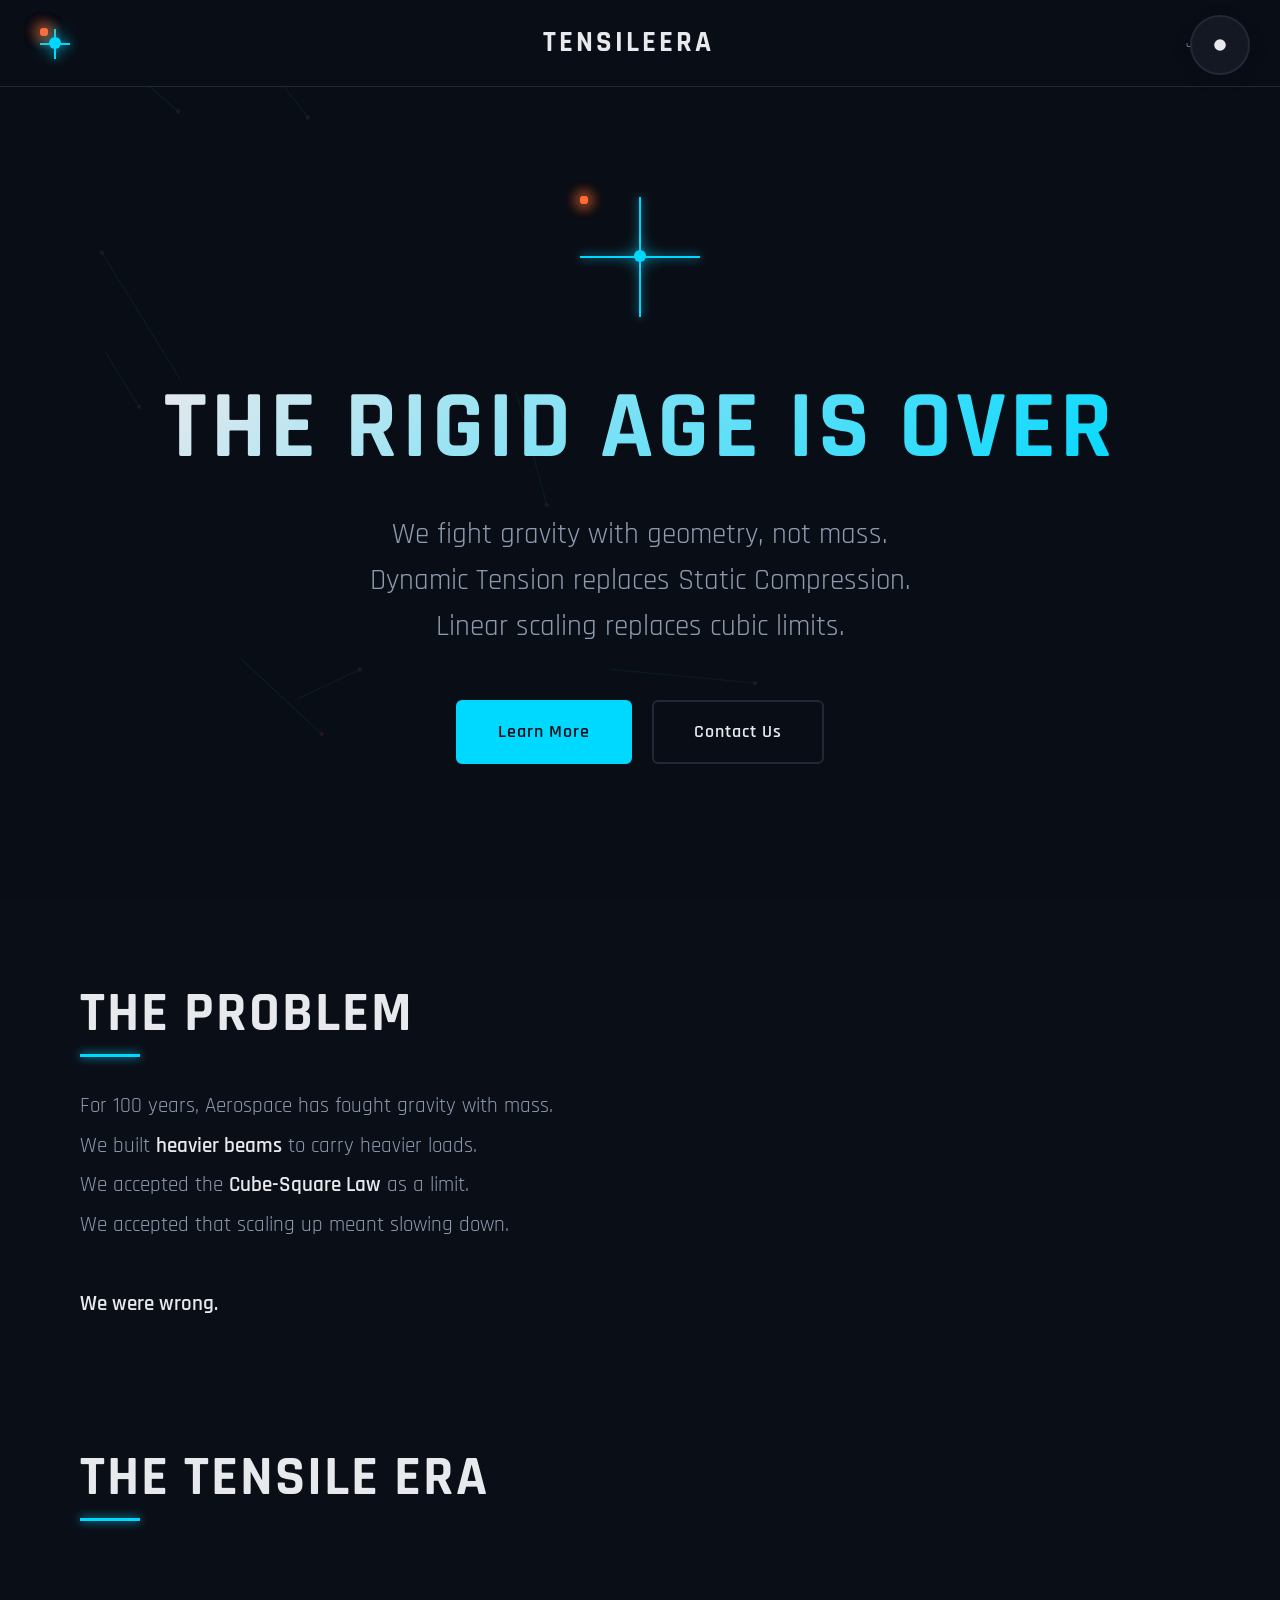
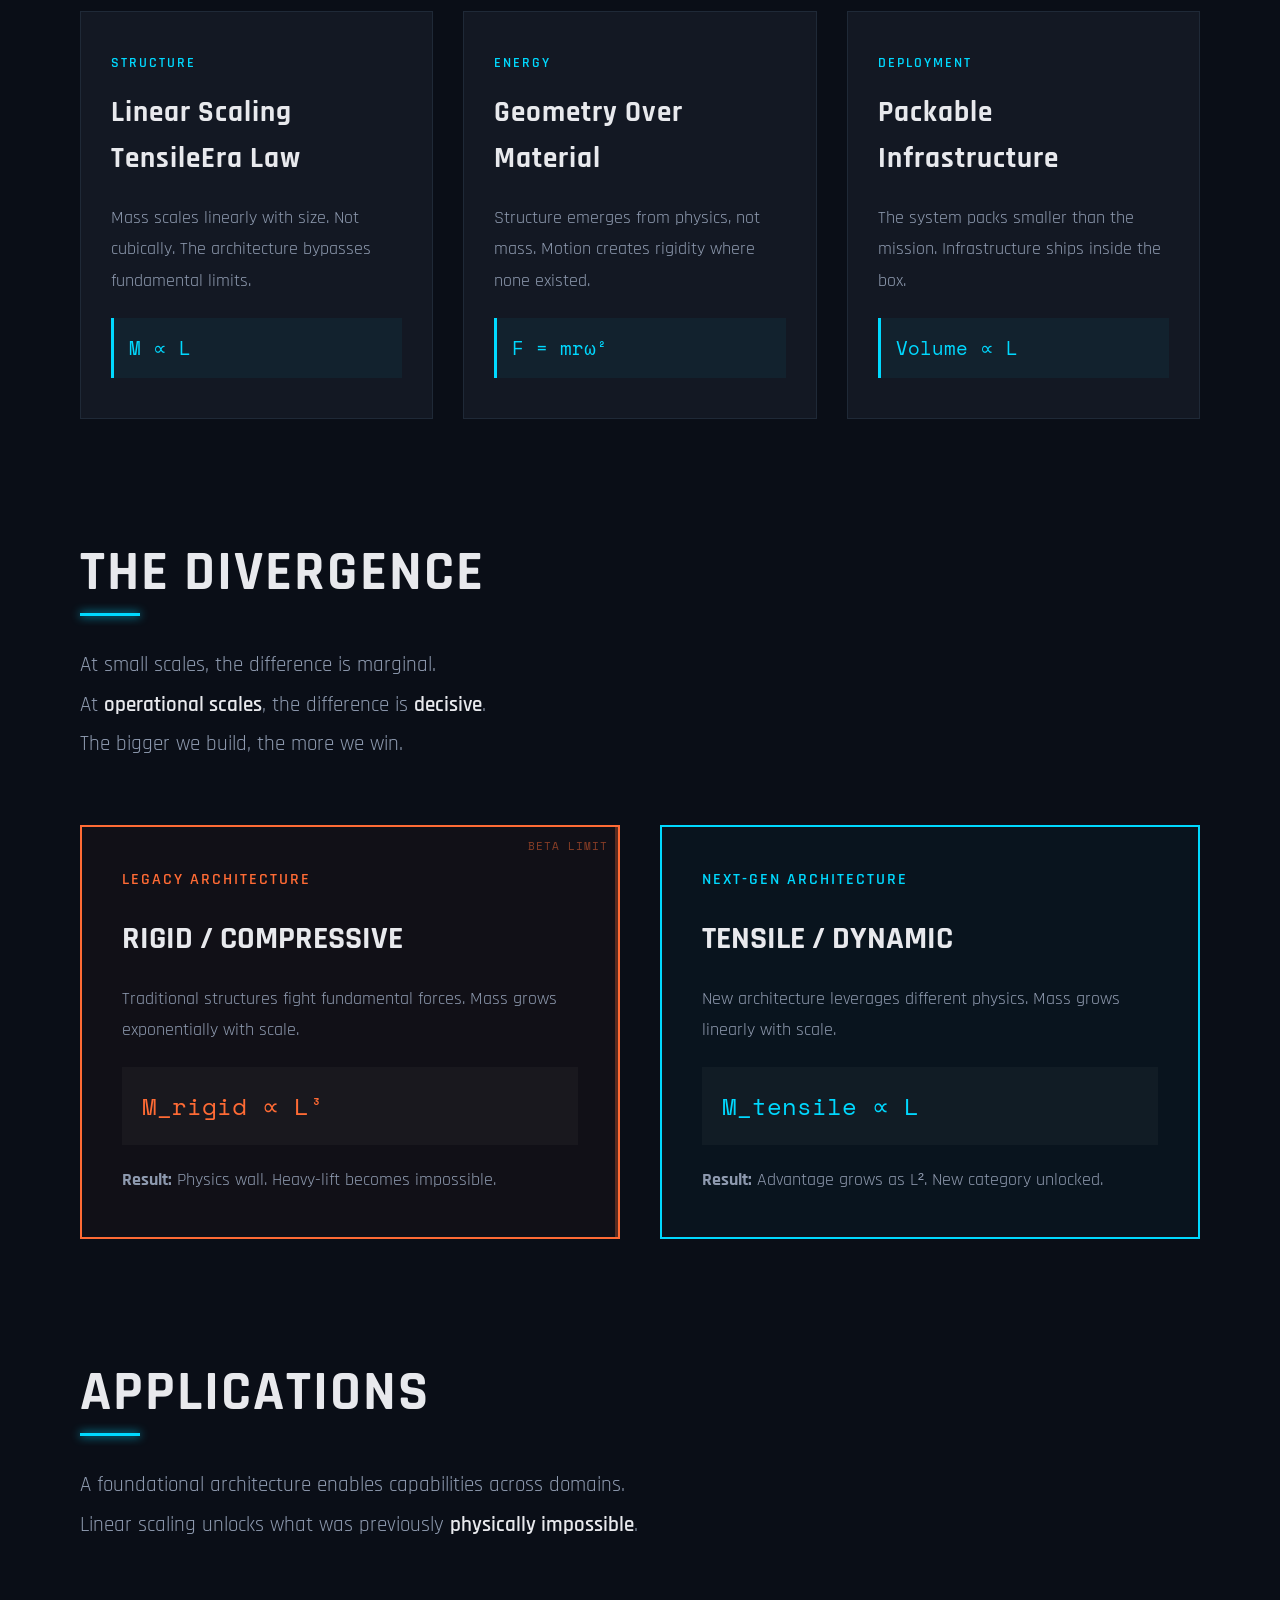
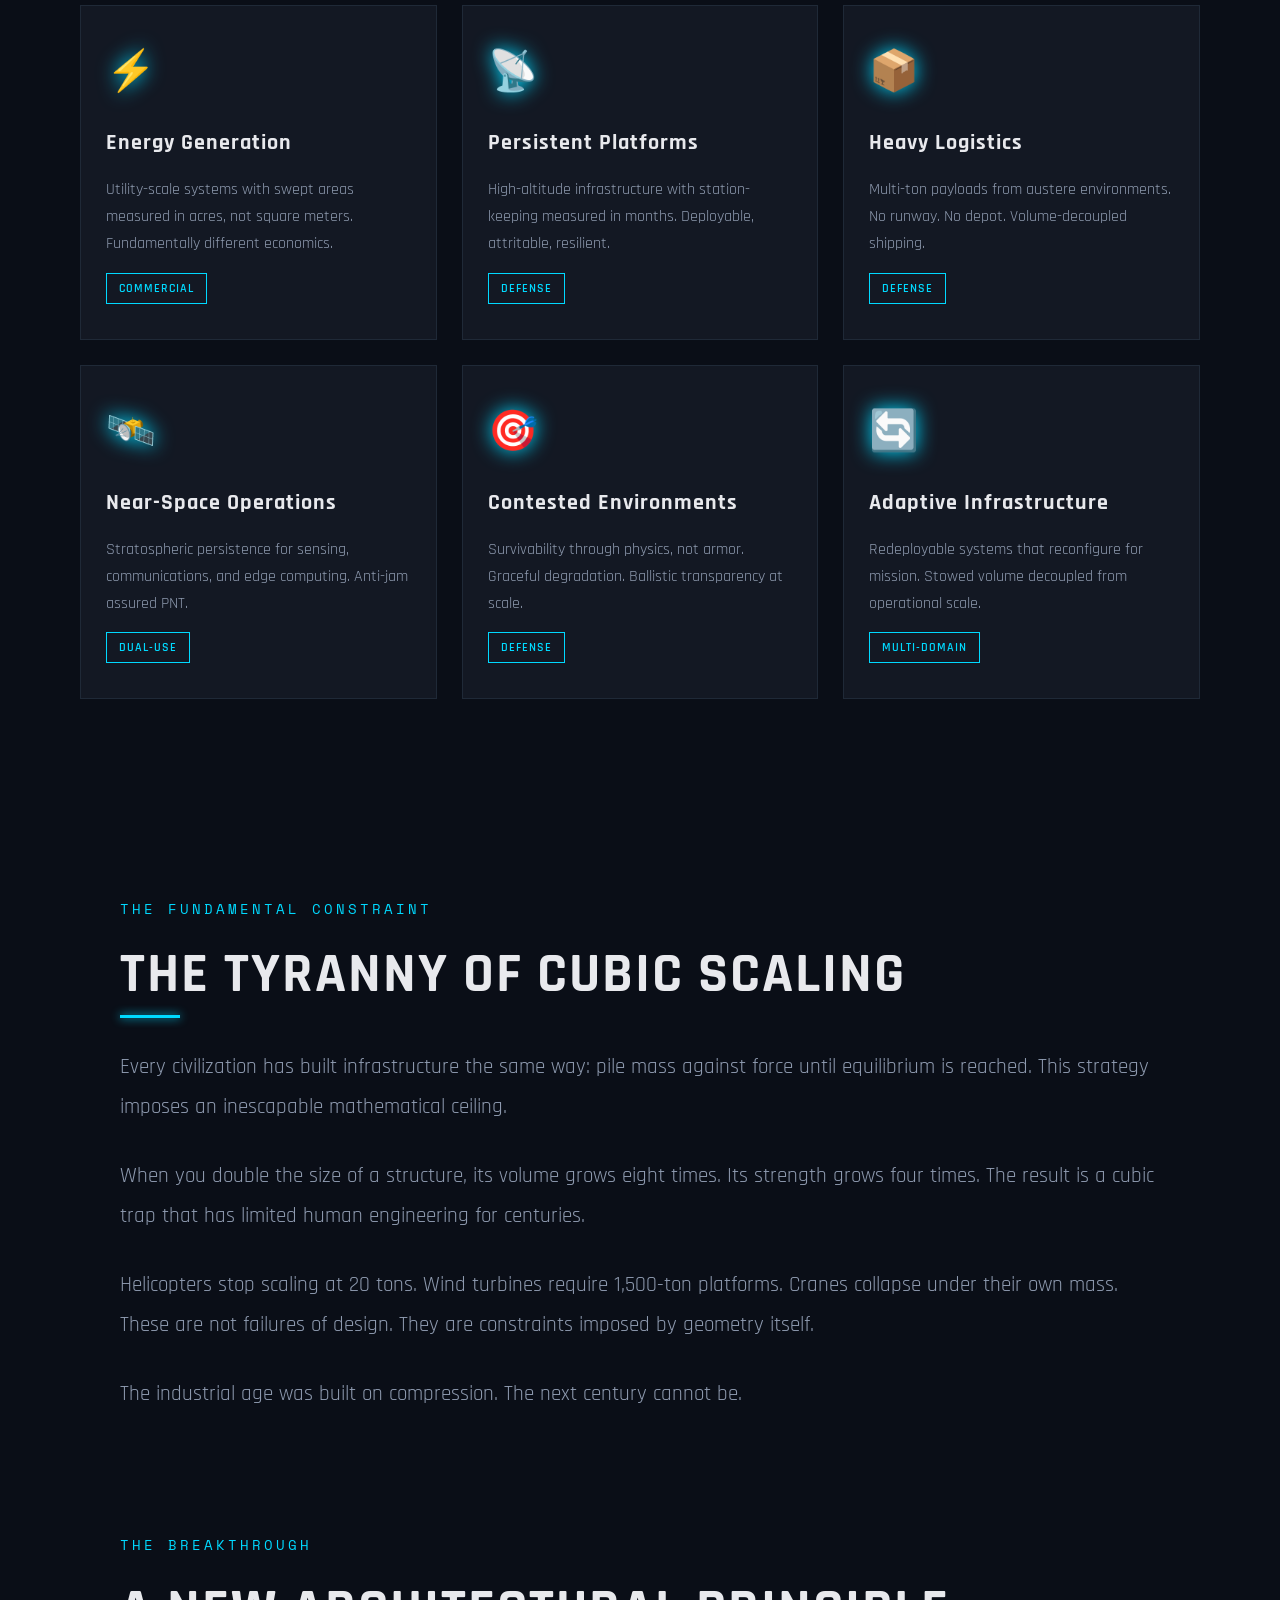
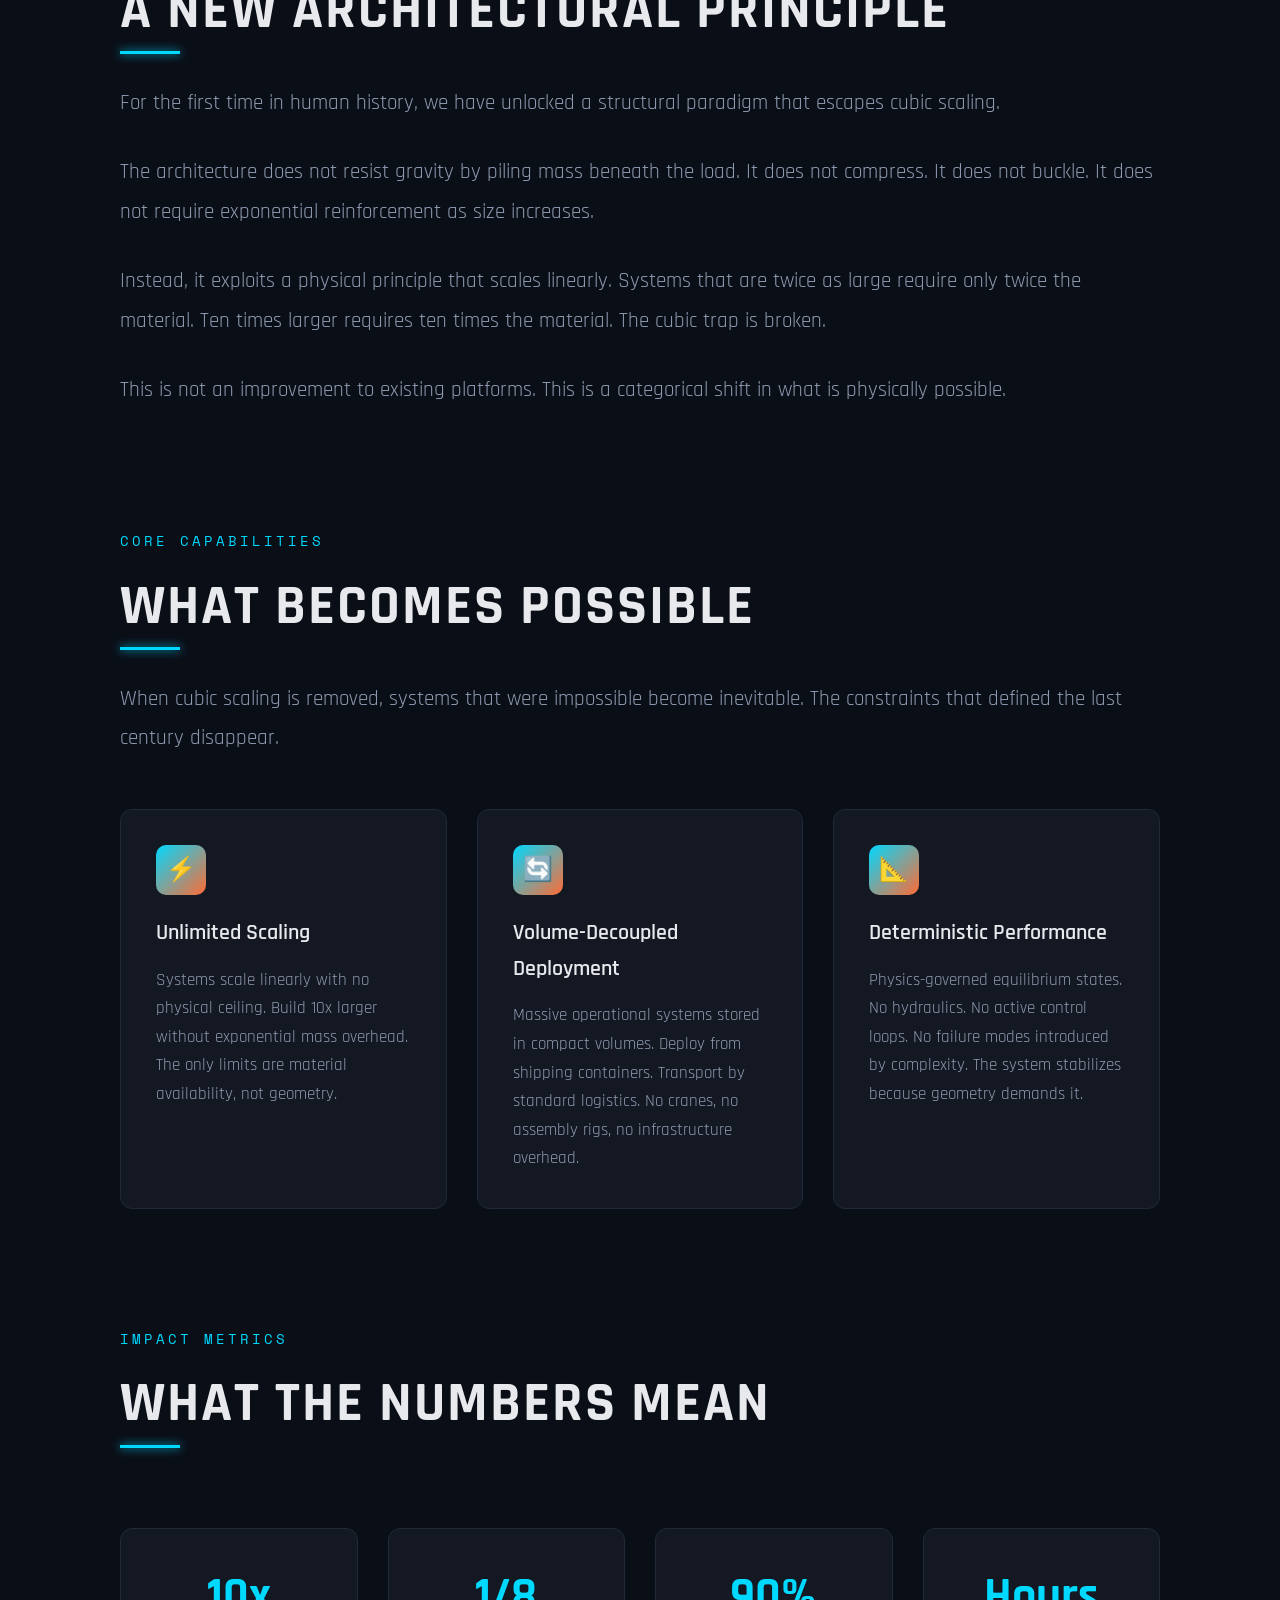
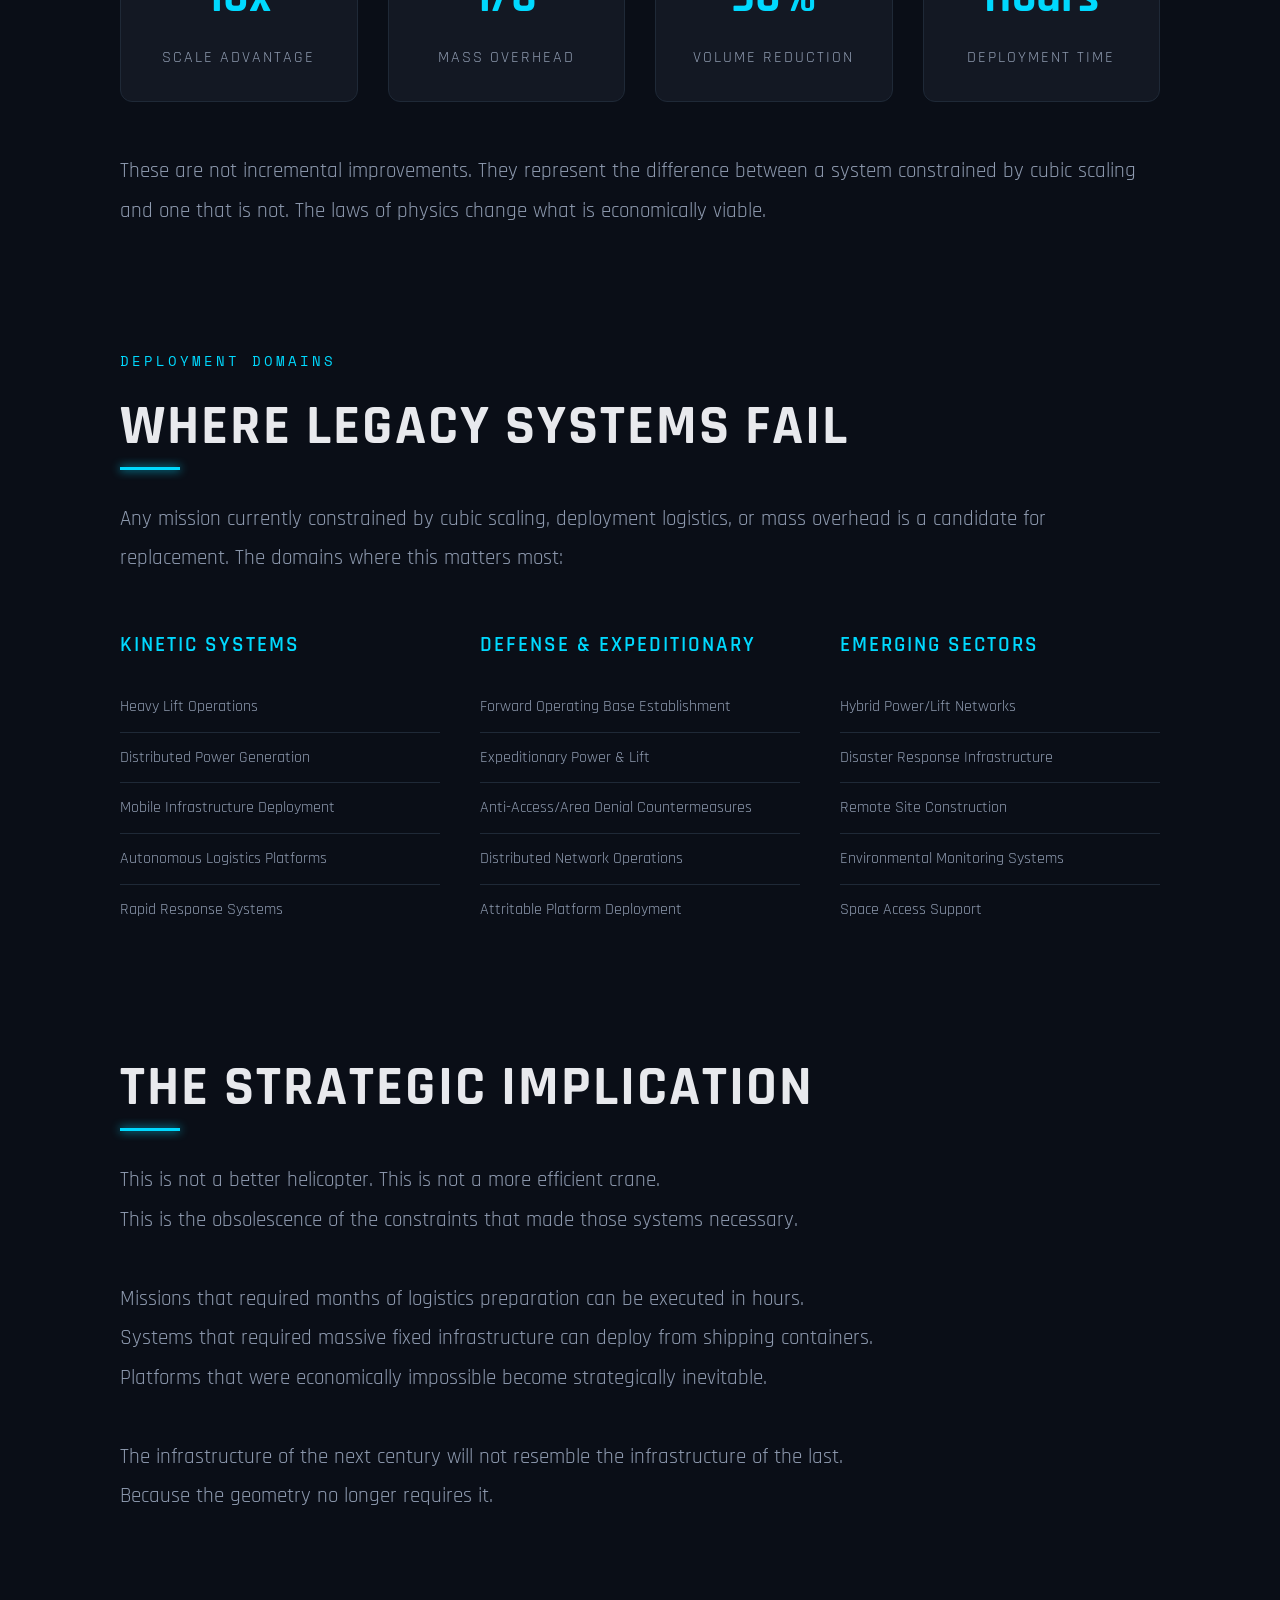
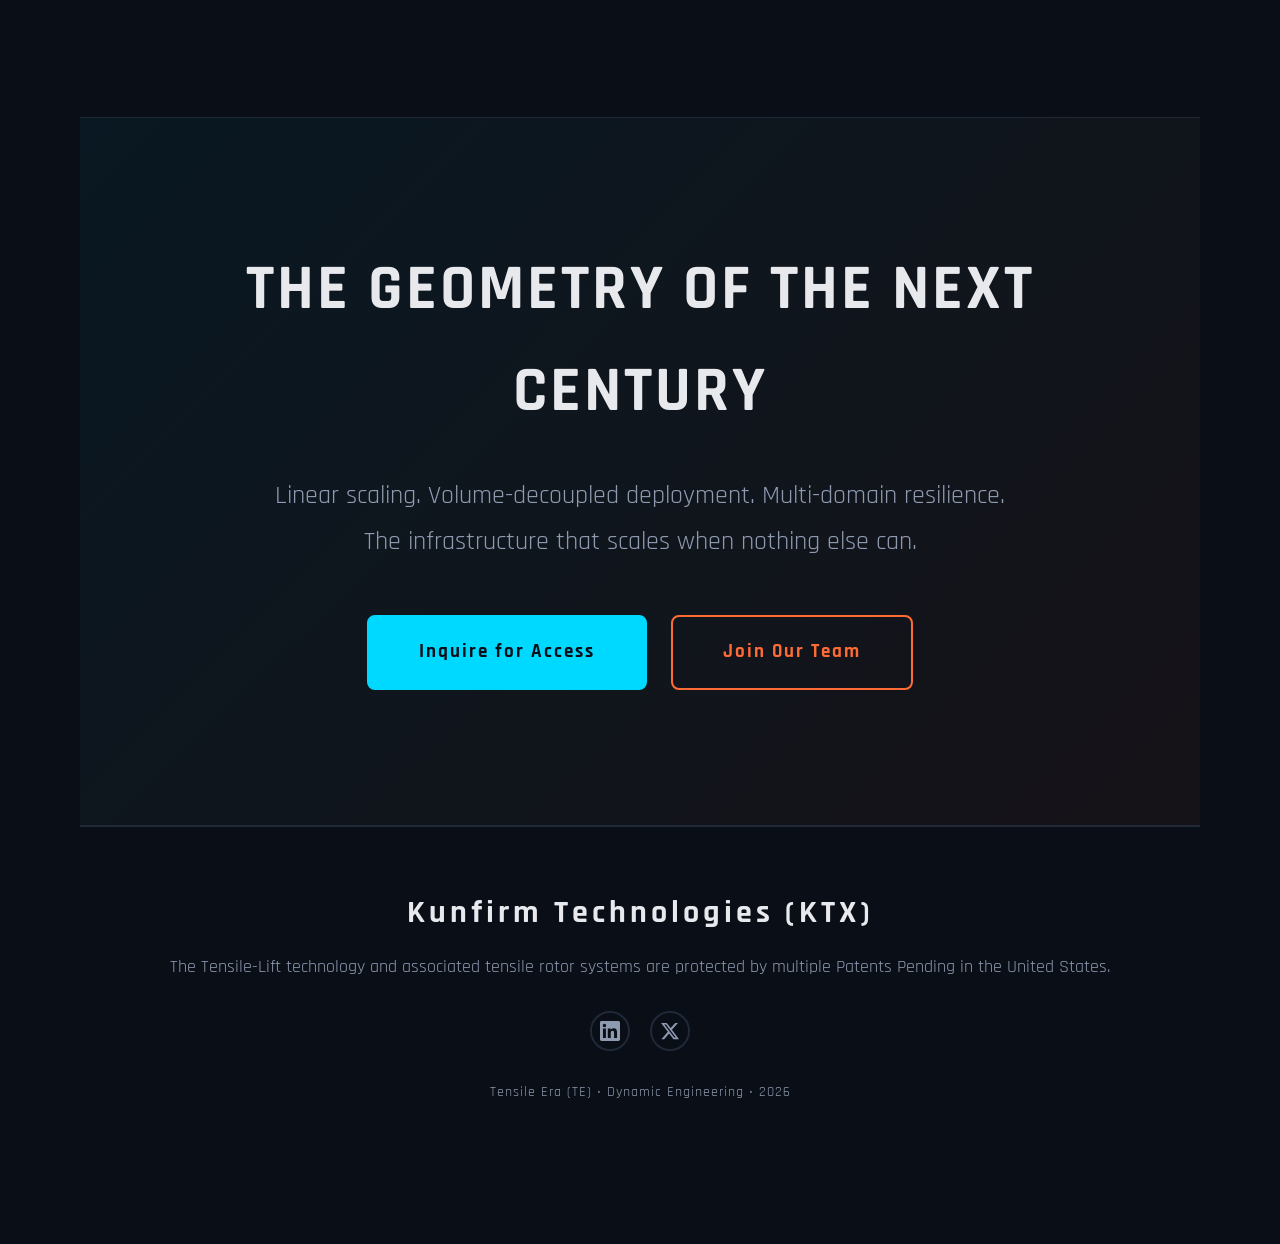
==== commit c0743747: "Update index.html" ====
--- a/index.html
+++ b/index.html
@@ -1391,8 +1391,8 @@
     
     <!-- Footer -->
     <footer class="footer">
-        <div class="footer-brand">KTX</div>
-        <div class="footer-tagline">Building the Geometry of the Next Century.</div>
+        <div class="footer-brand">Kunfirm Technologies (KTX)</div>
+        <div class="footer-tagline">The Tensile-Lift technology and associated tensile rotor systems are protected by multiple Patents Pending in the United States.</div>
         
         <div class="footer-social">
             <a href="https://www.linkedin.com/company/tensileera/" target="_blank" rel="noopener noreferrer" class="social-link" aria-label="LinkedIn">
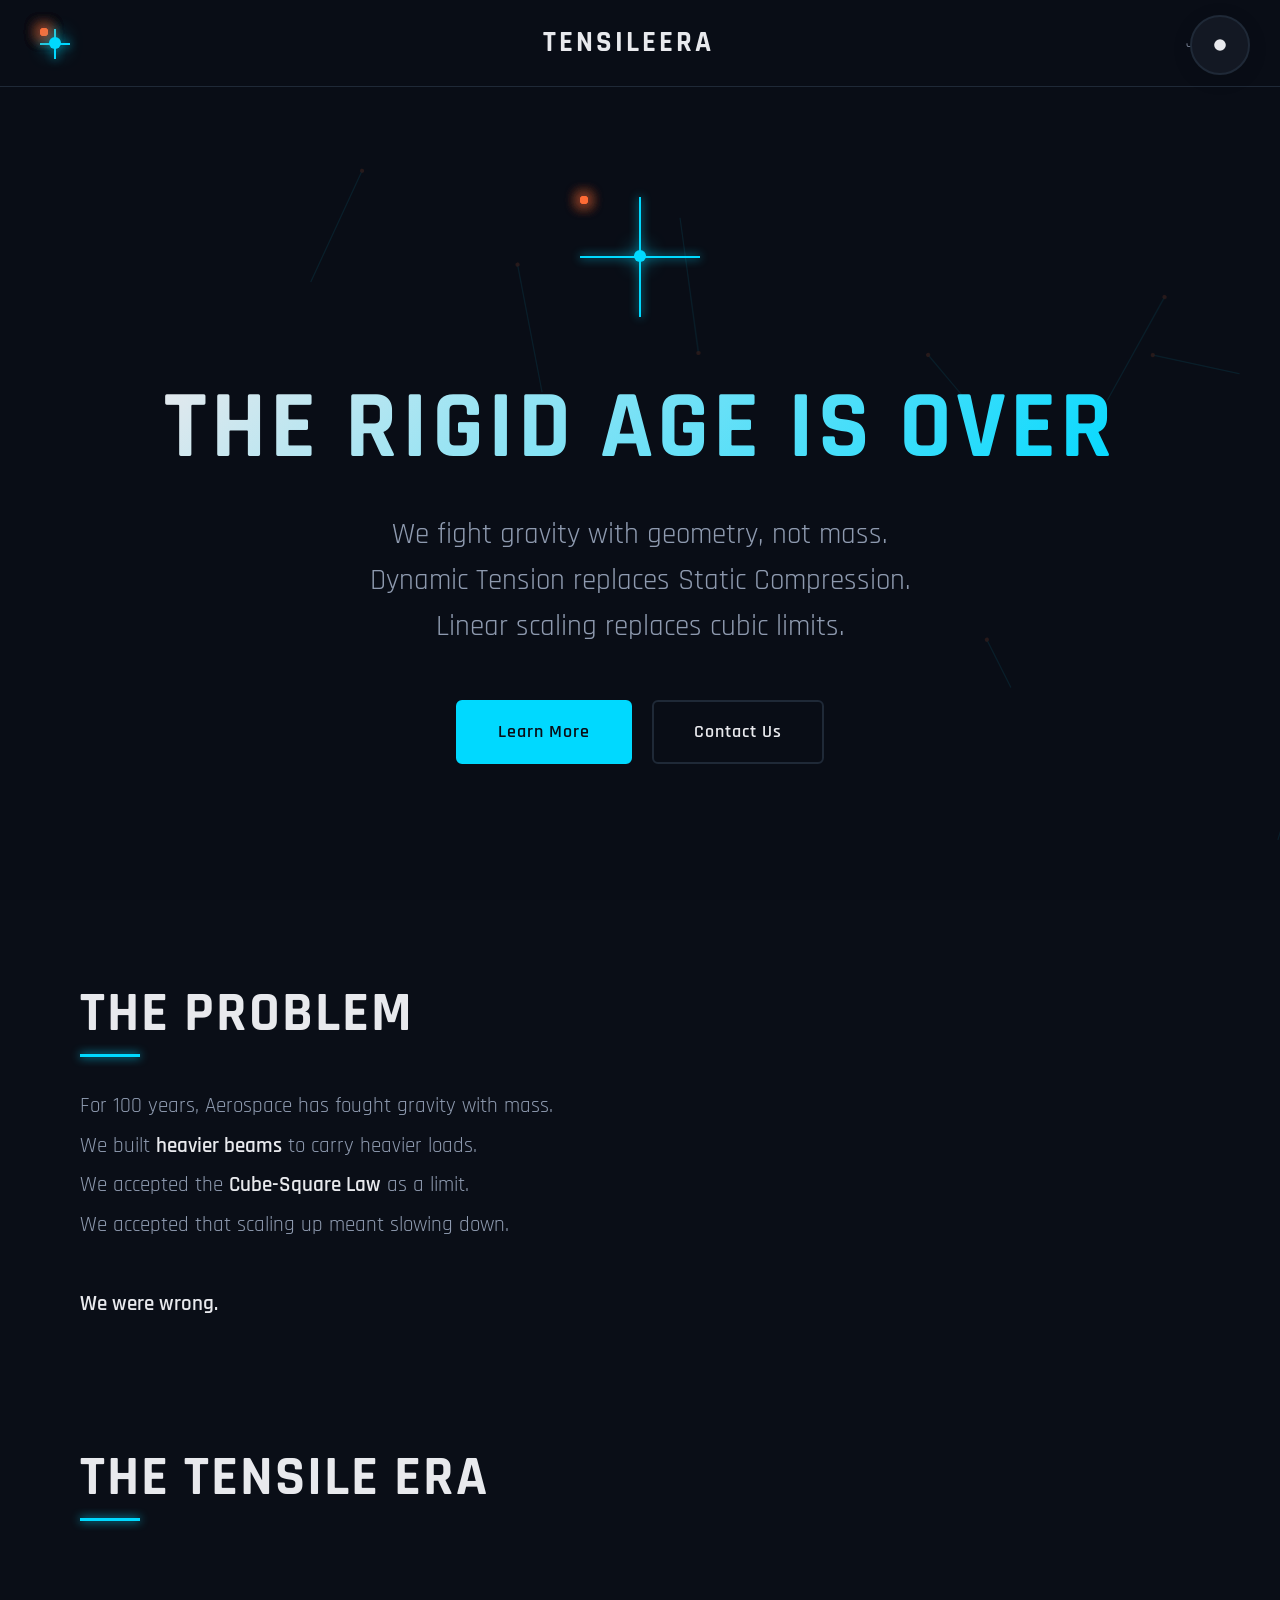
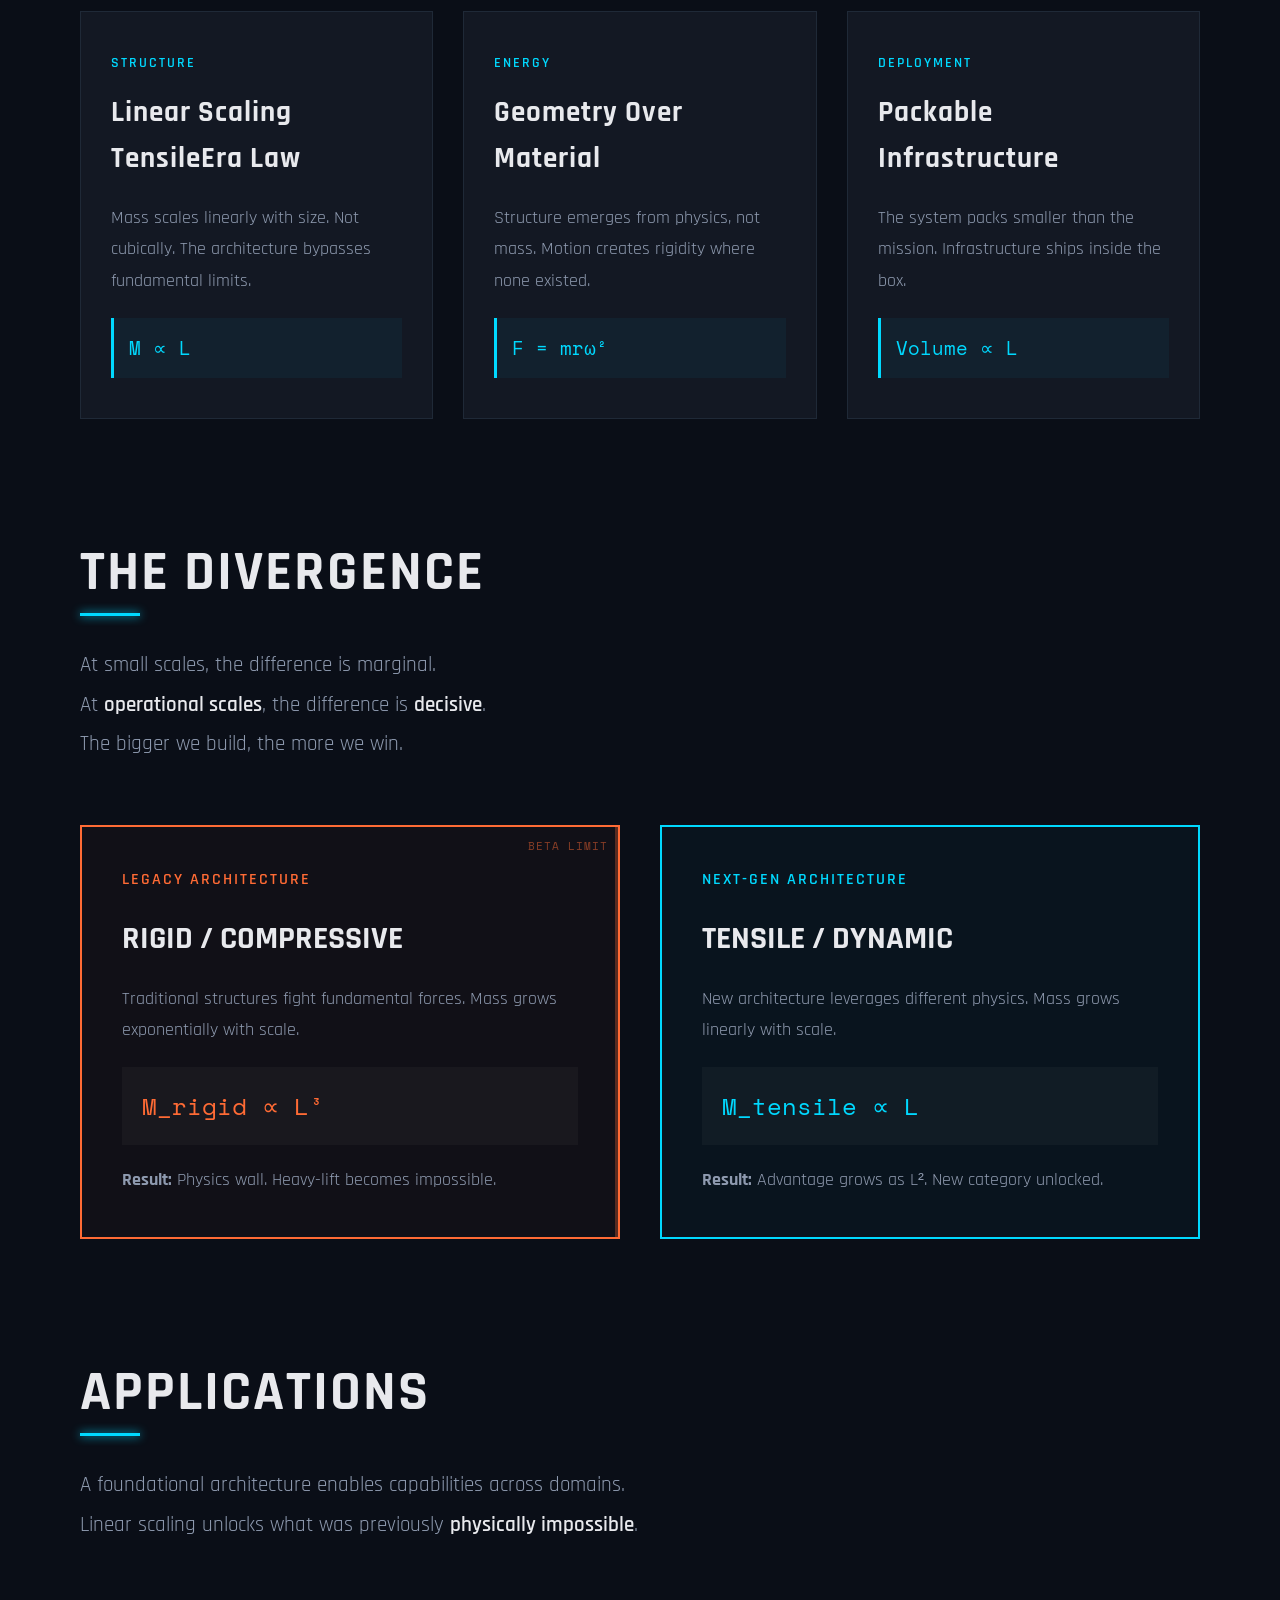
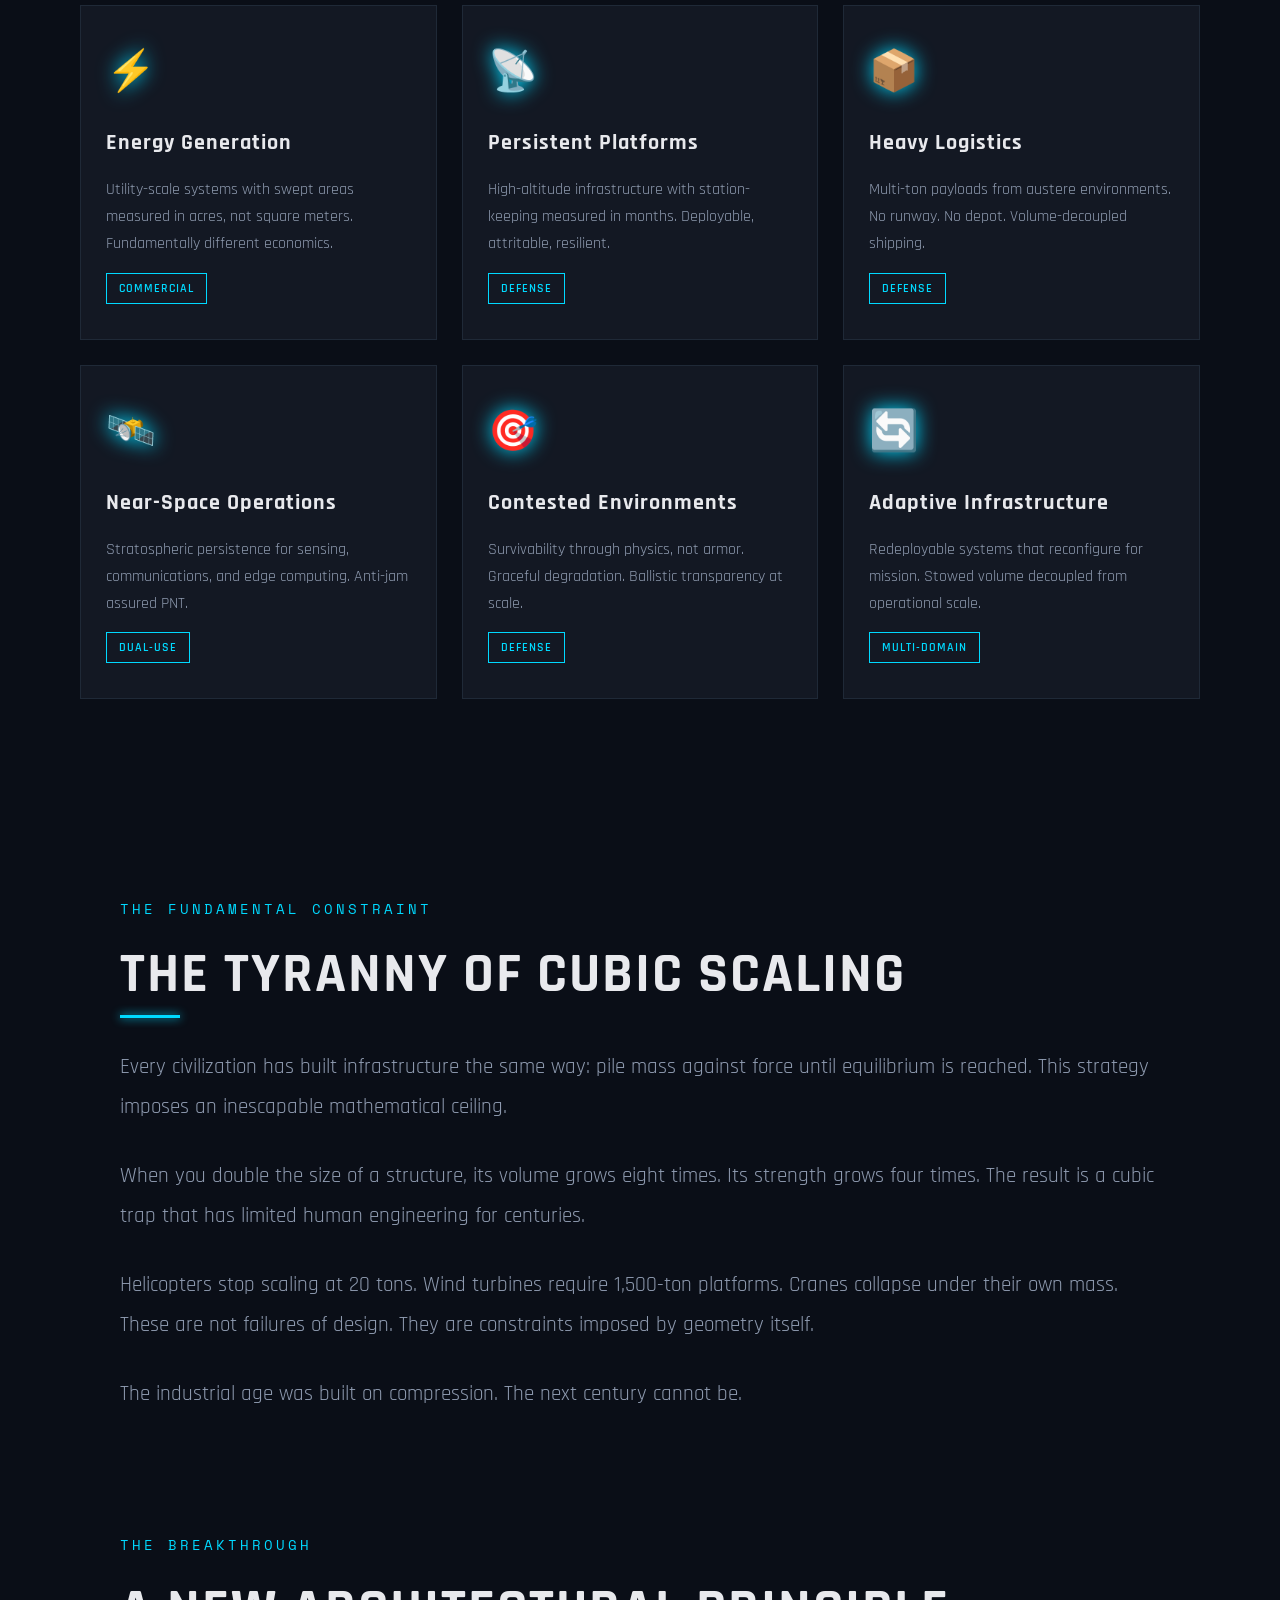
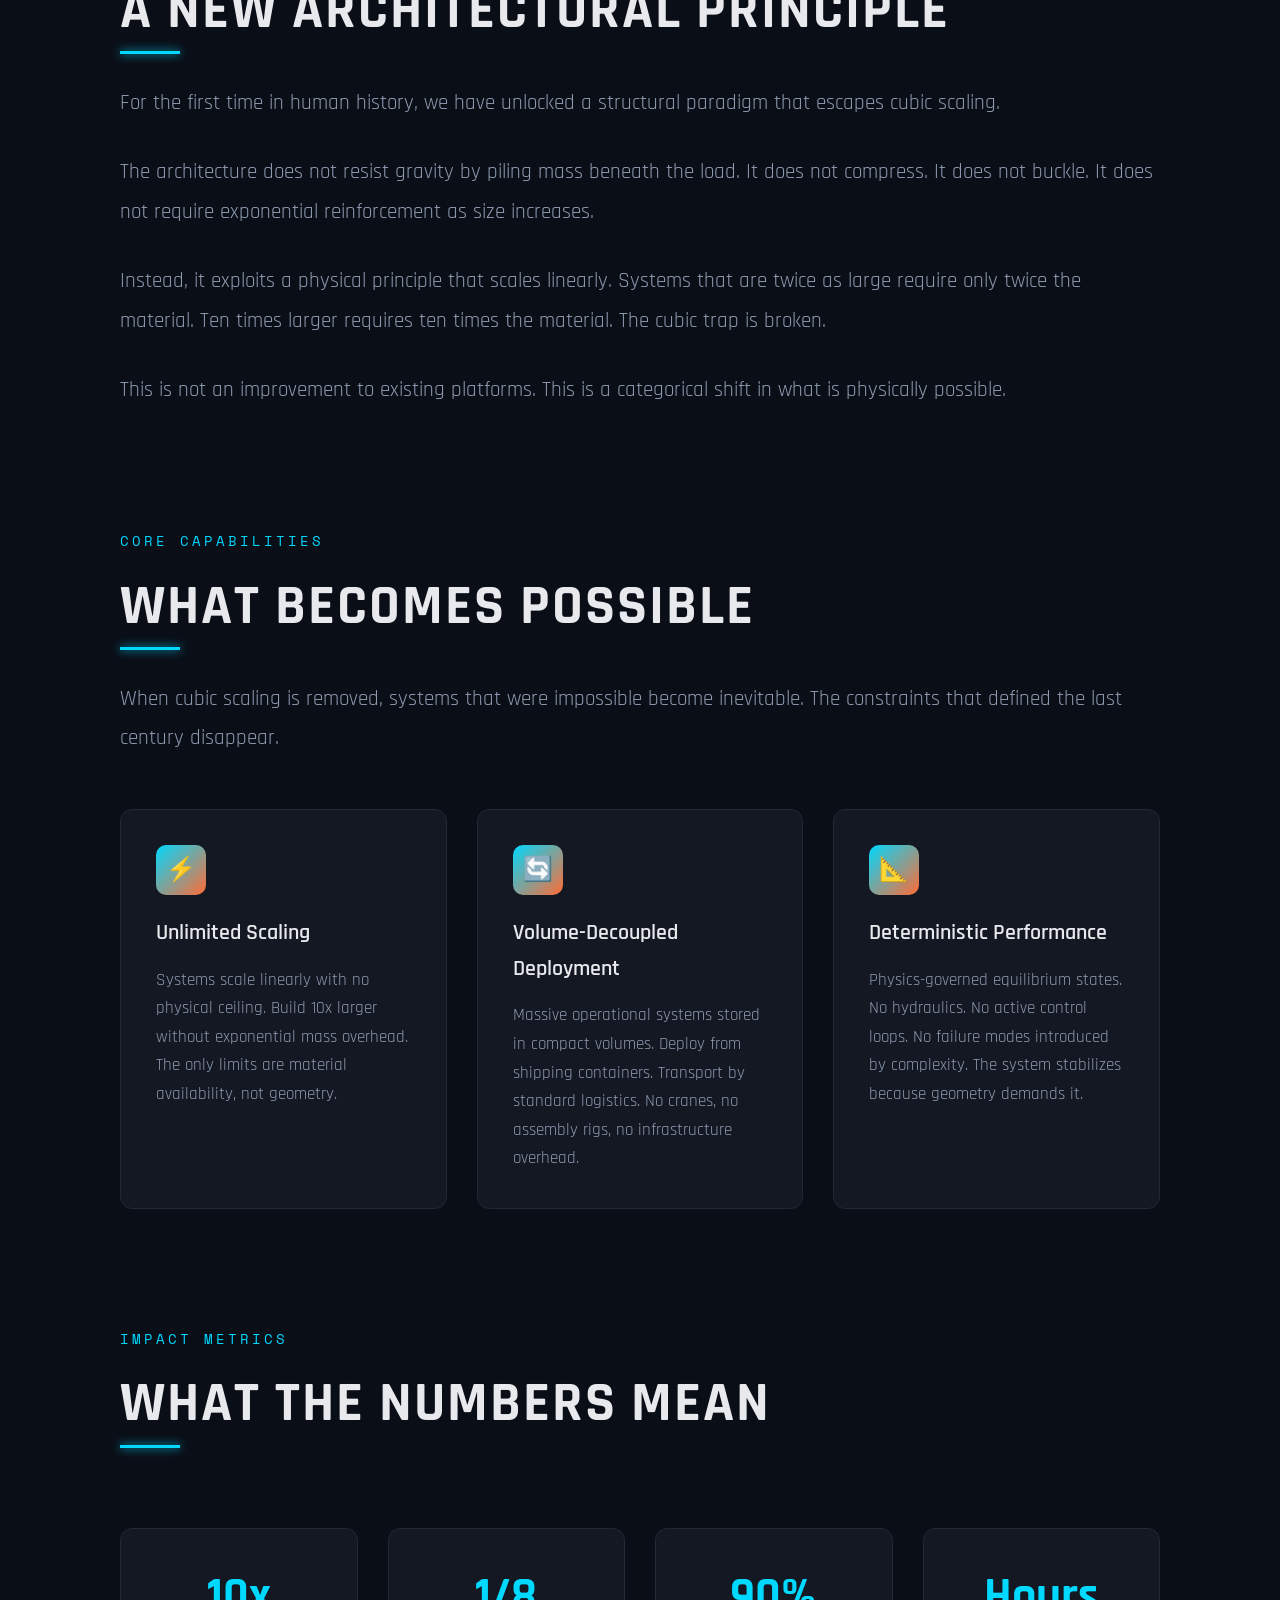
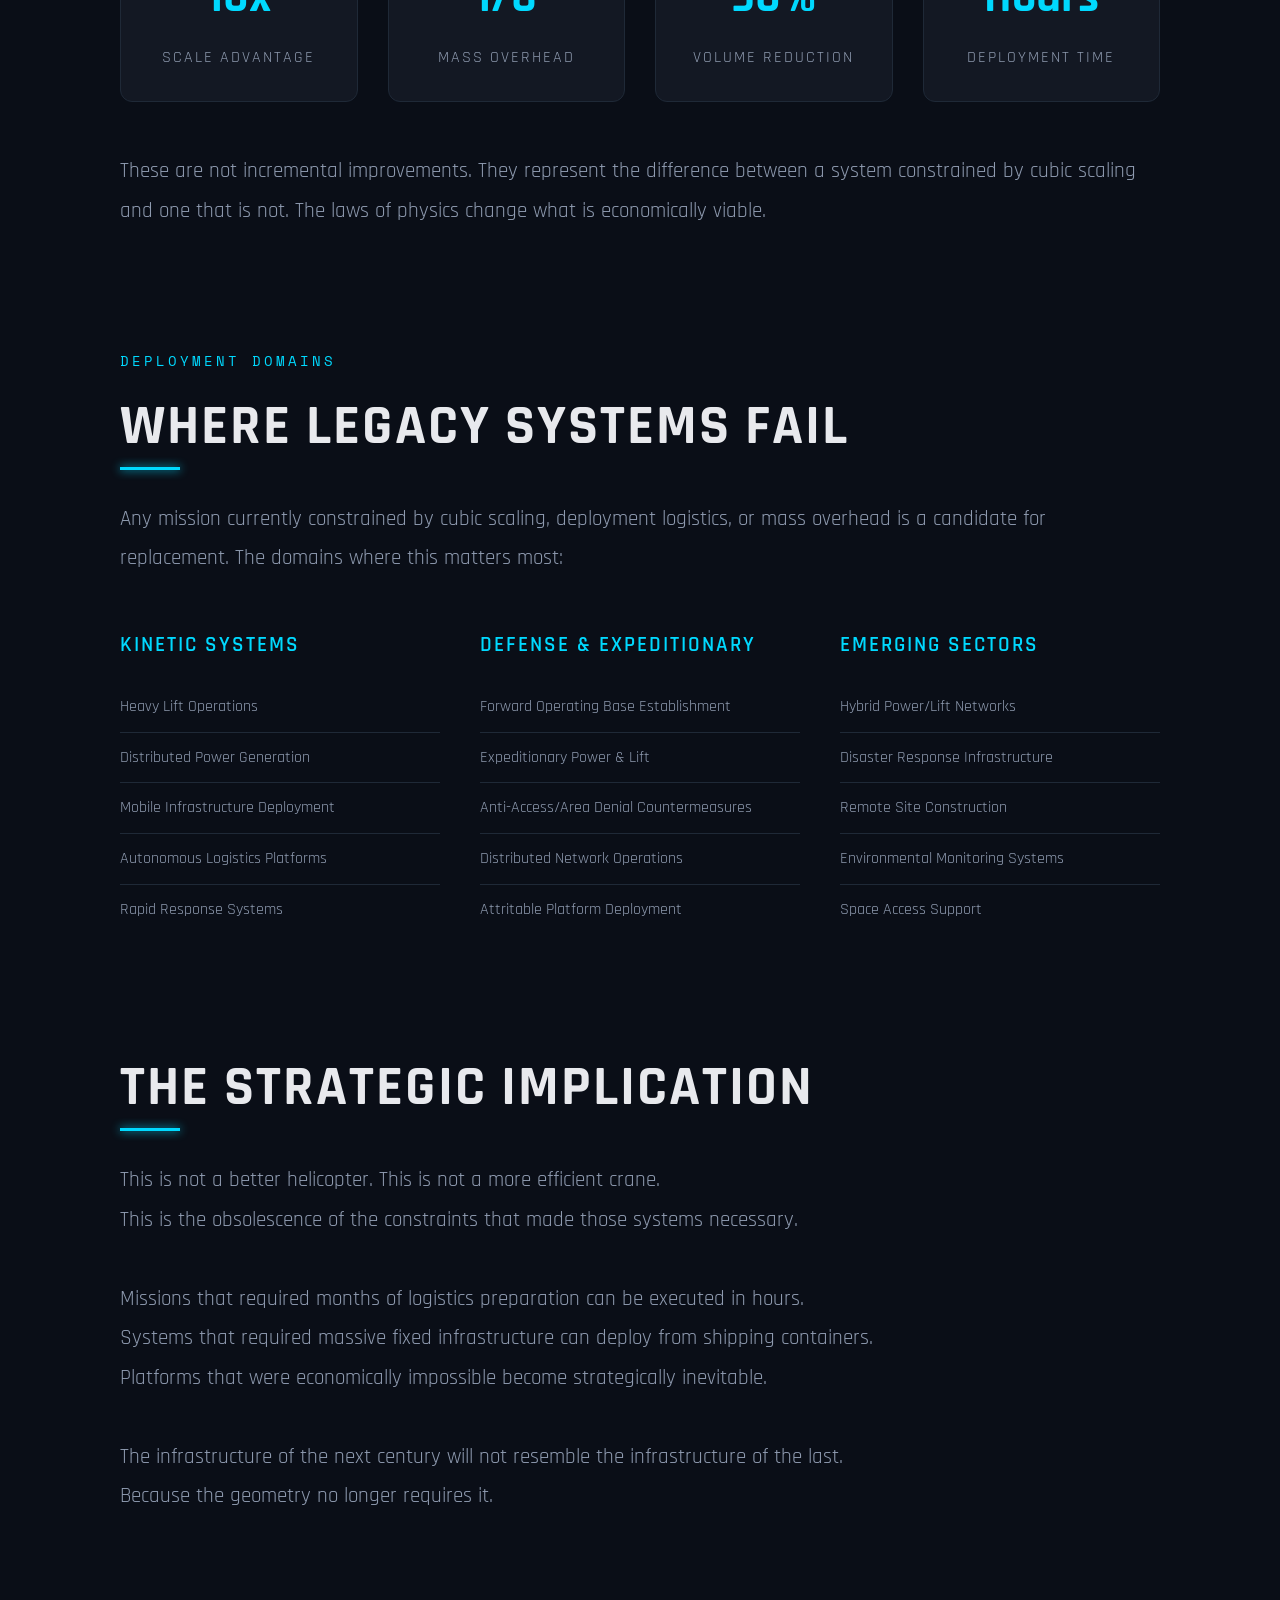
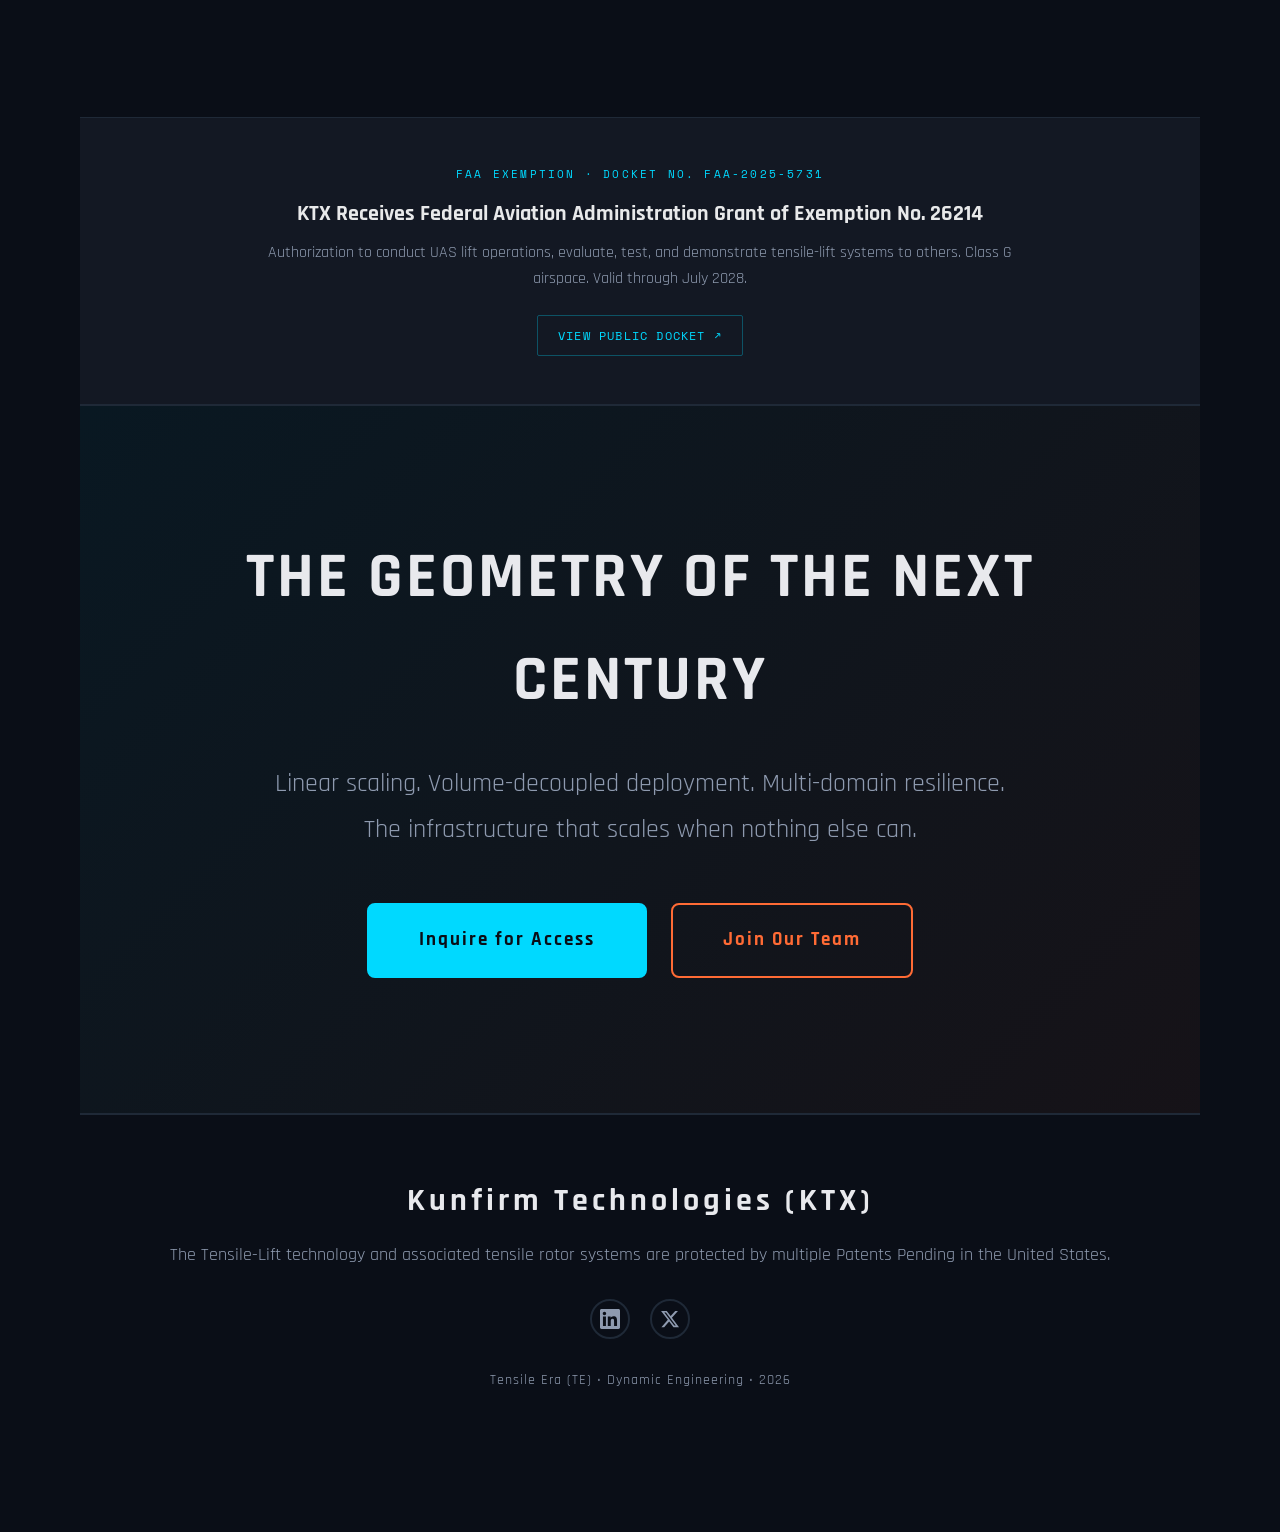
==== commit 5b016daf: "feat: add FAA Exemption No. 26214 milestone section — KTX federal authorization for UAS lift operati" ====
--- a/index.html
+++ b/index.html
@@ -1377,7 +1377,66 @@
             </p>
         </section>
     </div>
-    
+
+    <!-- FAA Exemption Milestone -->
+    <section class="faa-milestone" style="
+      background: #131823;
+      border-top: 1px solid #1F2937;
+      border-bottom: 1px solid #1F2937;
+      padding: 48px 24px;
+      text-align: center;
+    ">
+      <div style="max-width: 760px; margin: 0 auto;">
+        <div style="
+          font-family: 'Space Mono', monospace;
+          font-size: 11px;
+          letter-spacing: 0.2em;
+          color: #00D9FF;
+          text-transform: uppercase;
+          margin-bottom: 16px;
+        ">FAA Exemption &middot; Docket No. FAA-2025-5731</div>
+
+        <p style="
+          font-family: 'Rajdhani', sans-serif;
+          font-size: 22px;
+          font-weight: 700;
+          color: #E8E9EA;
+          margin: 0 0 12px 0;
+          line-height: 1.3;
+        ">KTX Receives Federal Aviation Administration Grant of Exemption No. 26214</p>
+
+        <p style="
+          font-family: 'Rajdhani', sans-serif;
+          font-size: 16px;
+          color: #8E9AAF;
+          margin: 0 0 24px 0;
+          line-height: 1.6;
+        ">Authorization to conduct UAS lift operations, evaluate, test, and demonstrate
+        tensile-lift systems to others. Class G airspace. Valid through July 2028.</p>
+
+        <a href="https://www.regulations.gov/document/FAA-2025-5731-0002"
+           target="_blank"
+           rel="noopener"
+           style="
+             display: inline-flex;
+             align-items: center;
+             gap: 8px;
+             font-family: 'Space Mono', monospace;
+             font-size: 12px;
+             color: #00D9FF;
+             text-decoration: none;
+             border: 1px solid rgba(0,217,255,0.3);
+             padding: 10px 20px;
+             border-radius: 2px;
+             letter-spacing: 0.1em;
+             transition: all 0.2s;
+           "
+           onmouseover="this.style.background='rgba(0,217,255,0.08)'"
+           onmouseout="this.style.background='transparent'"
+        >VIEW PUBLIC DOCKET &#x2197;</a>
+      </div>
+    </section>
+
     <!-- CTA Section -->
     <section class="cta-section">
         <h2 class="cta-title">THE GEOMETRY OF THE NEXT CENTURY</h2>
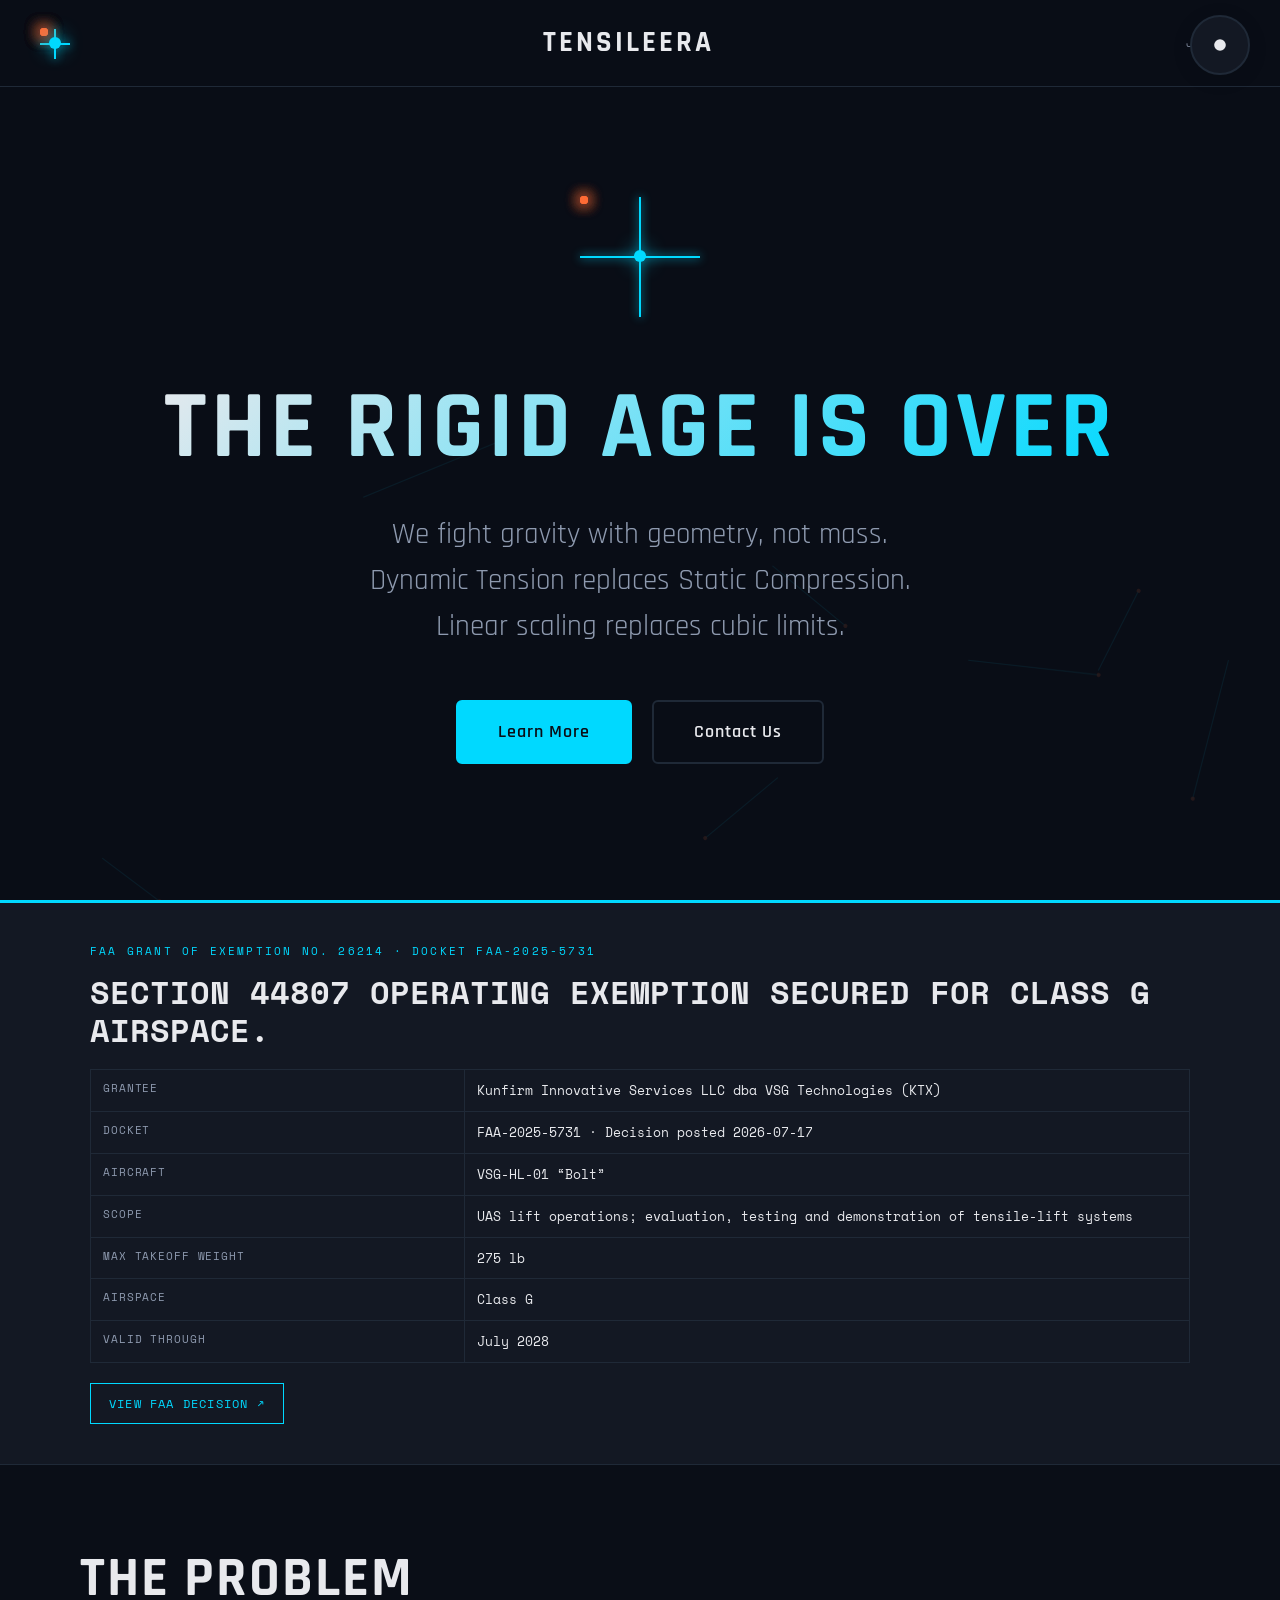
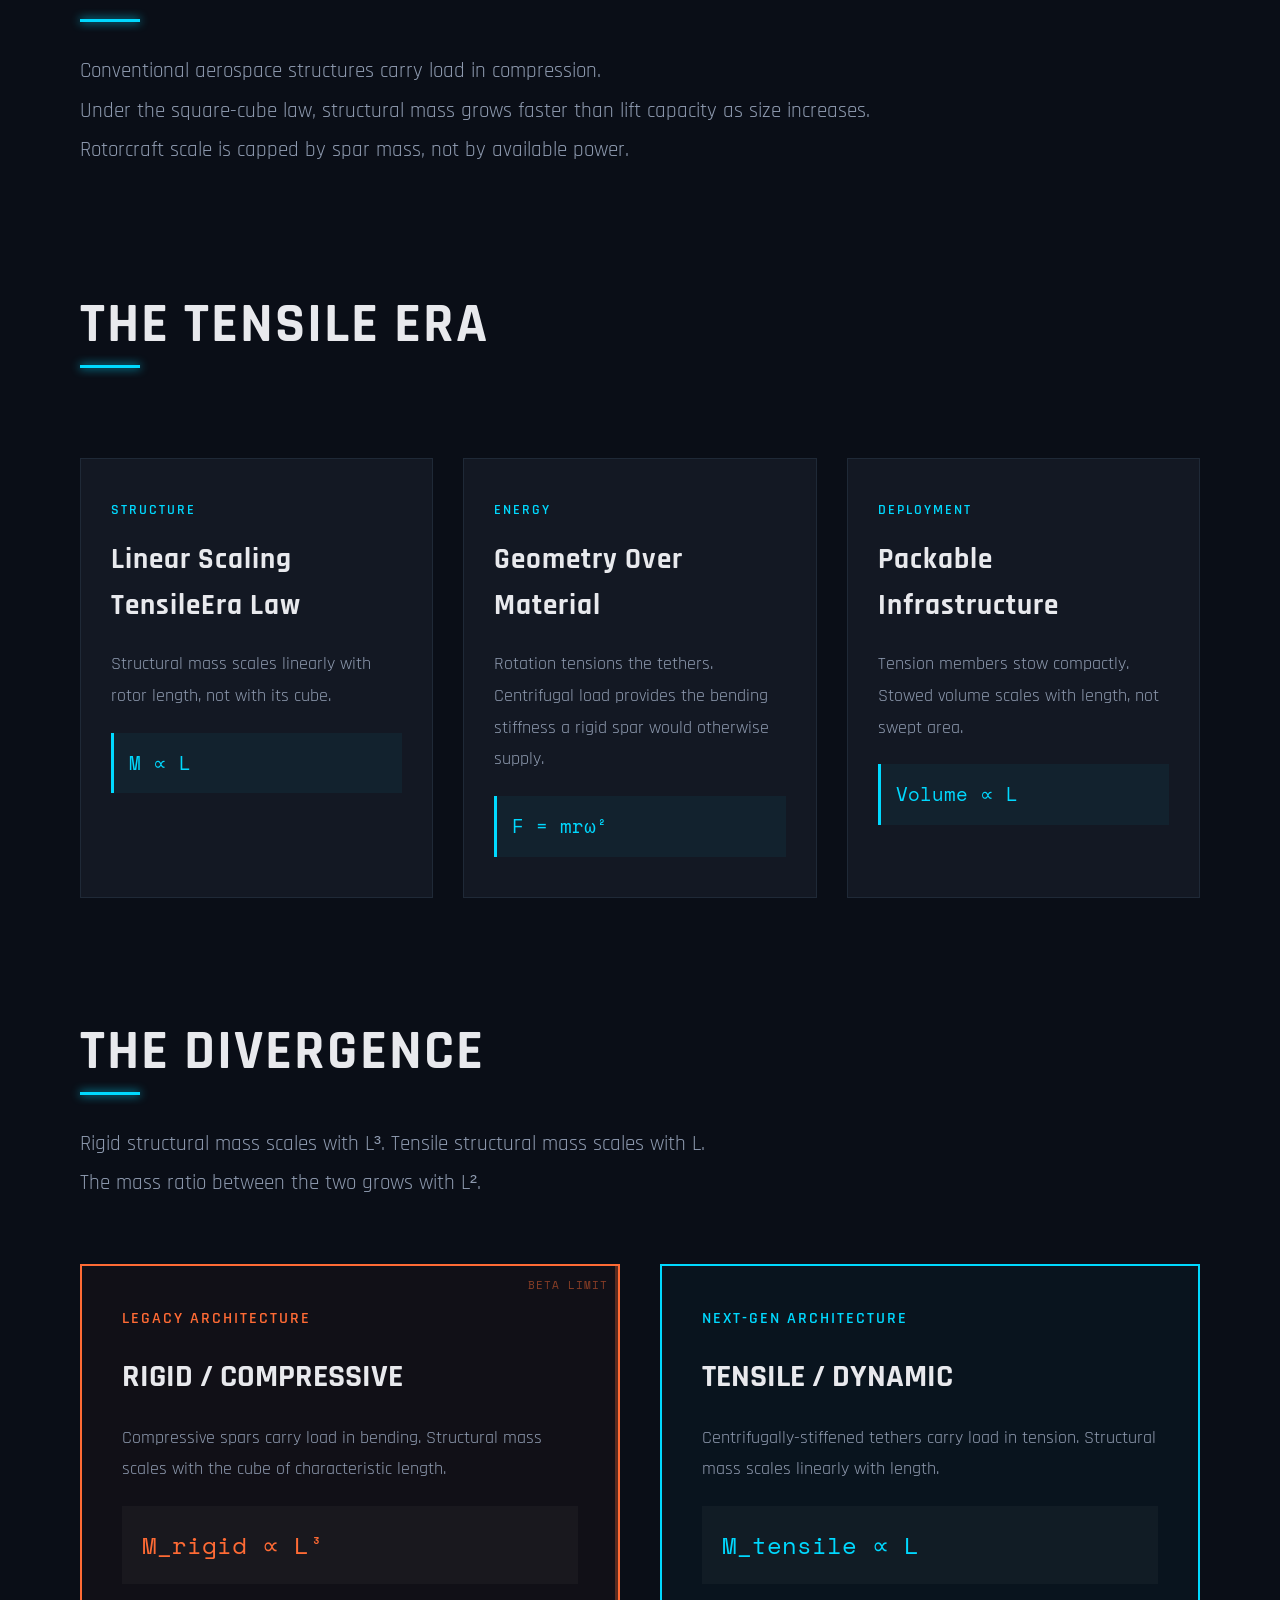
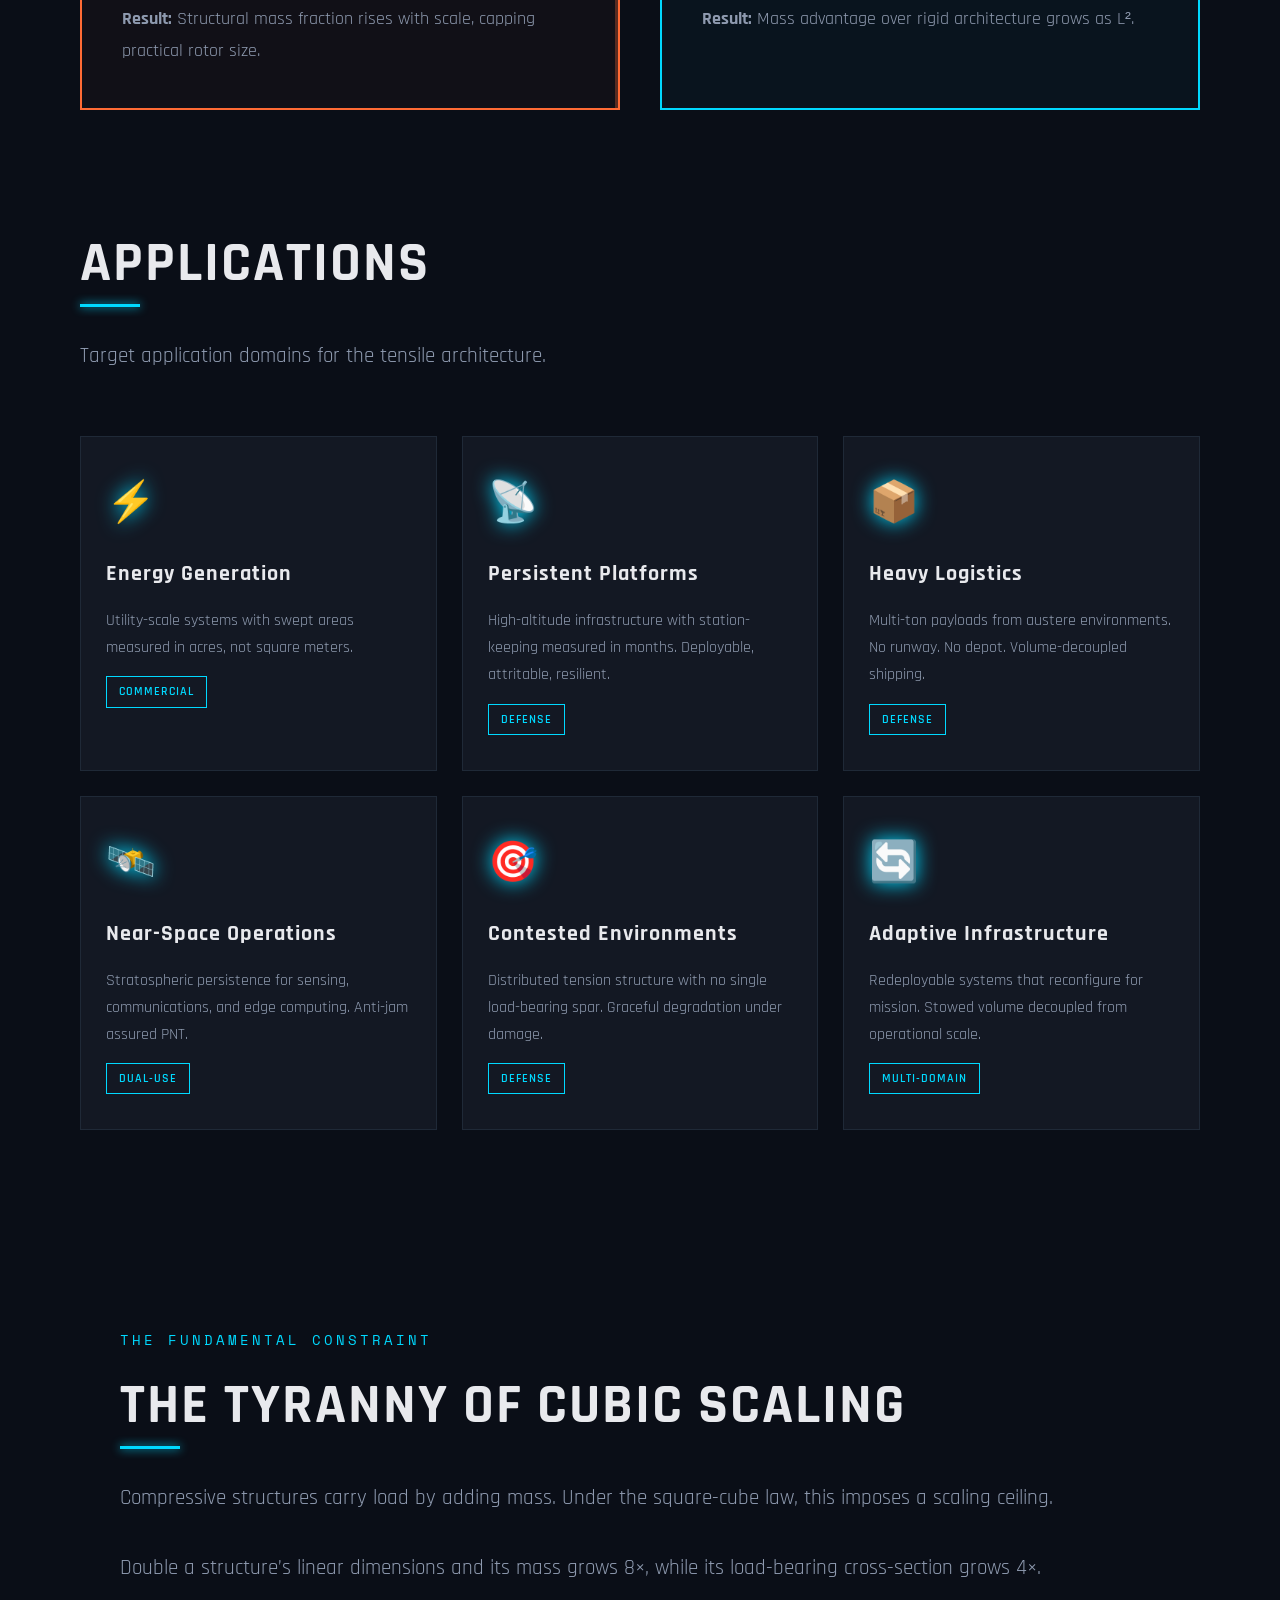
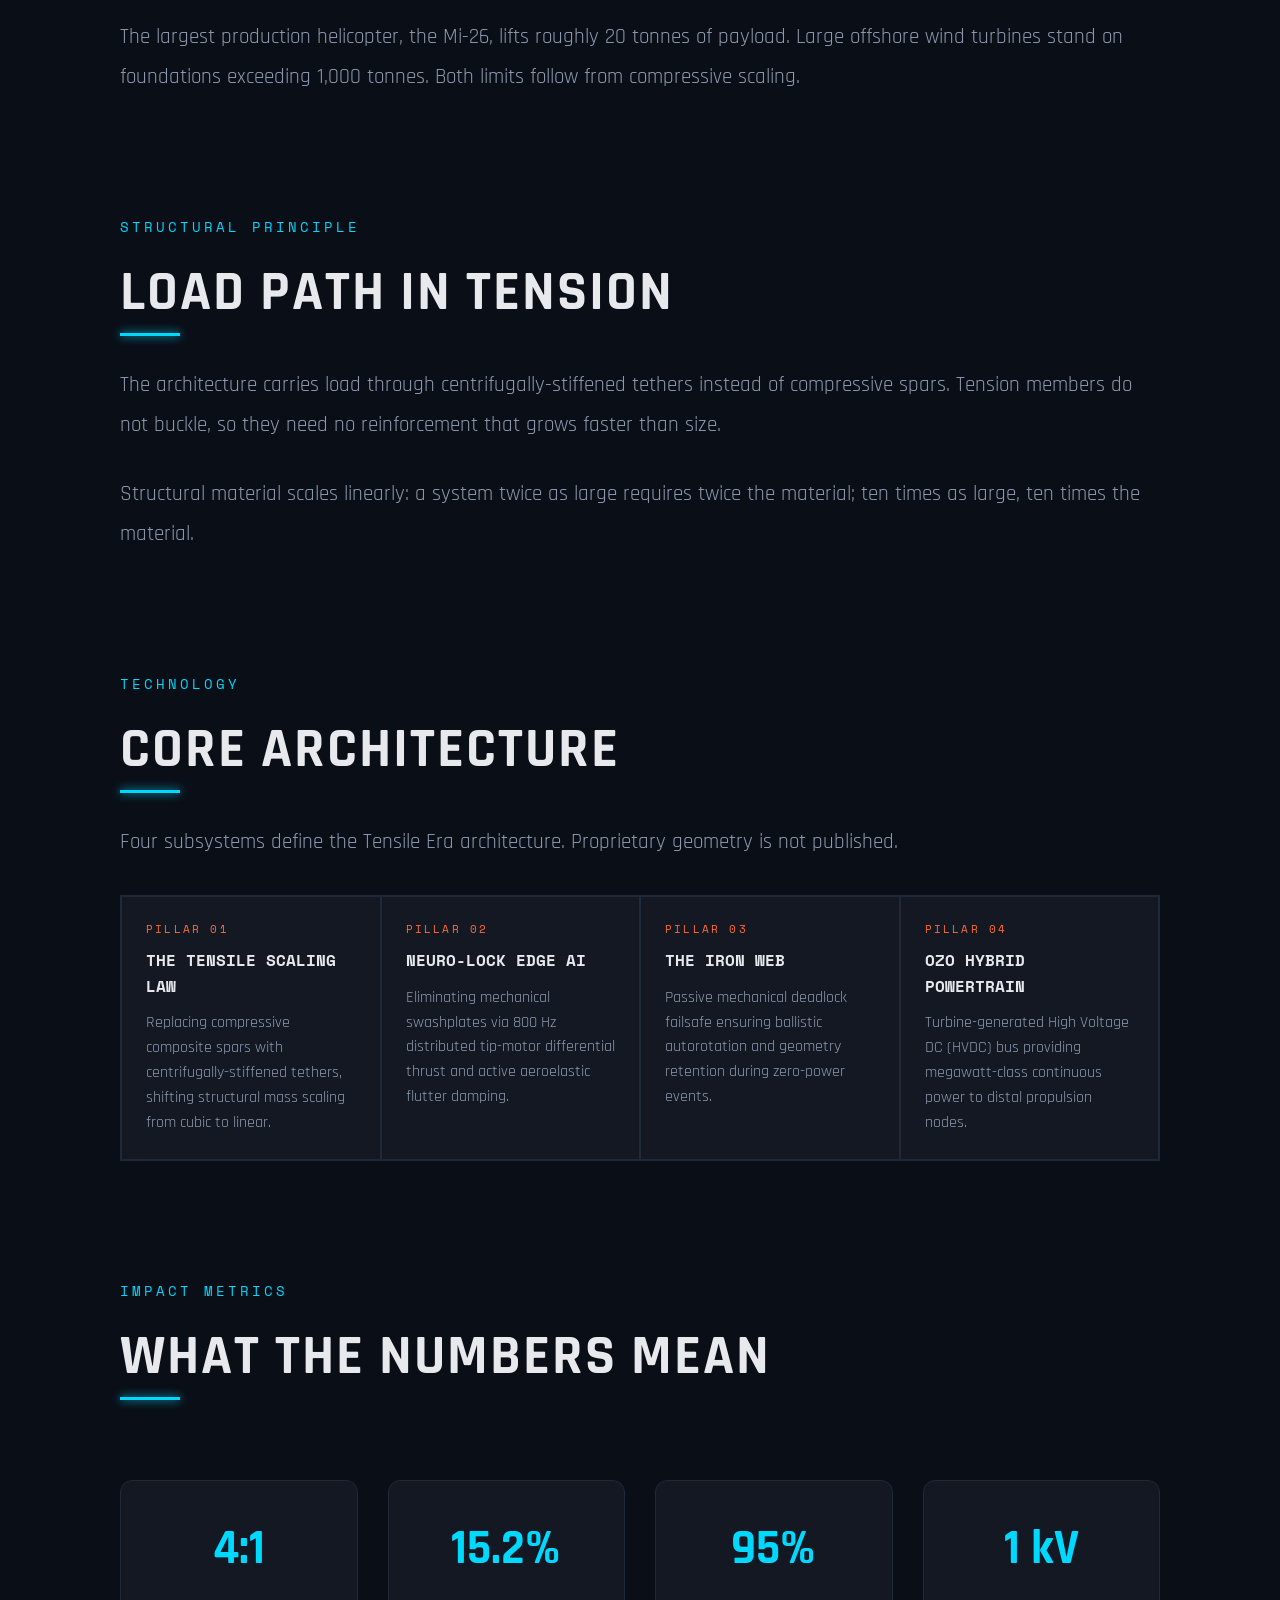
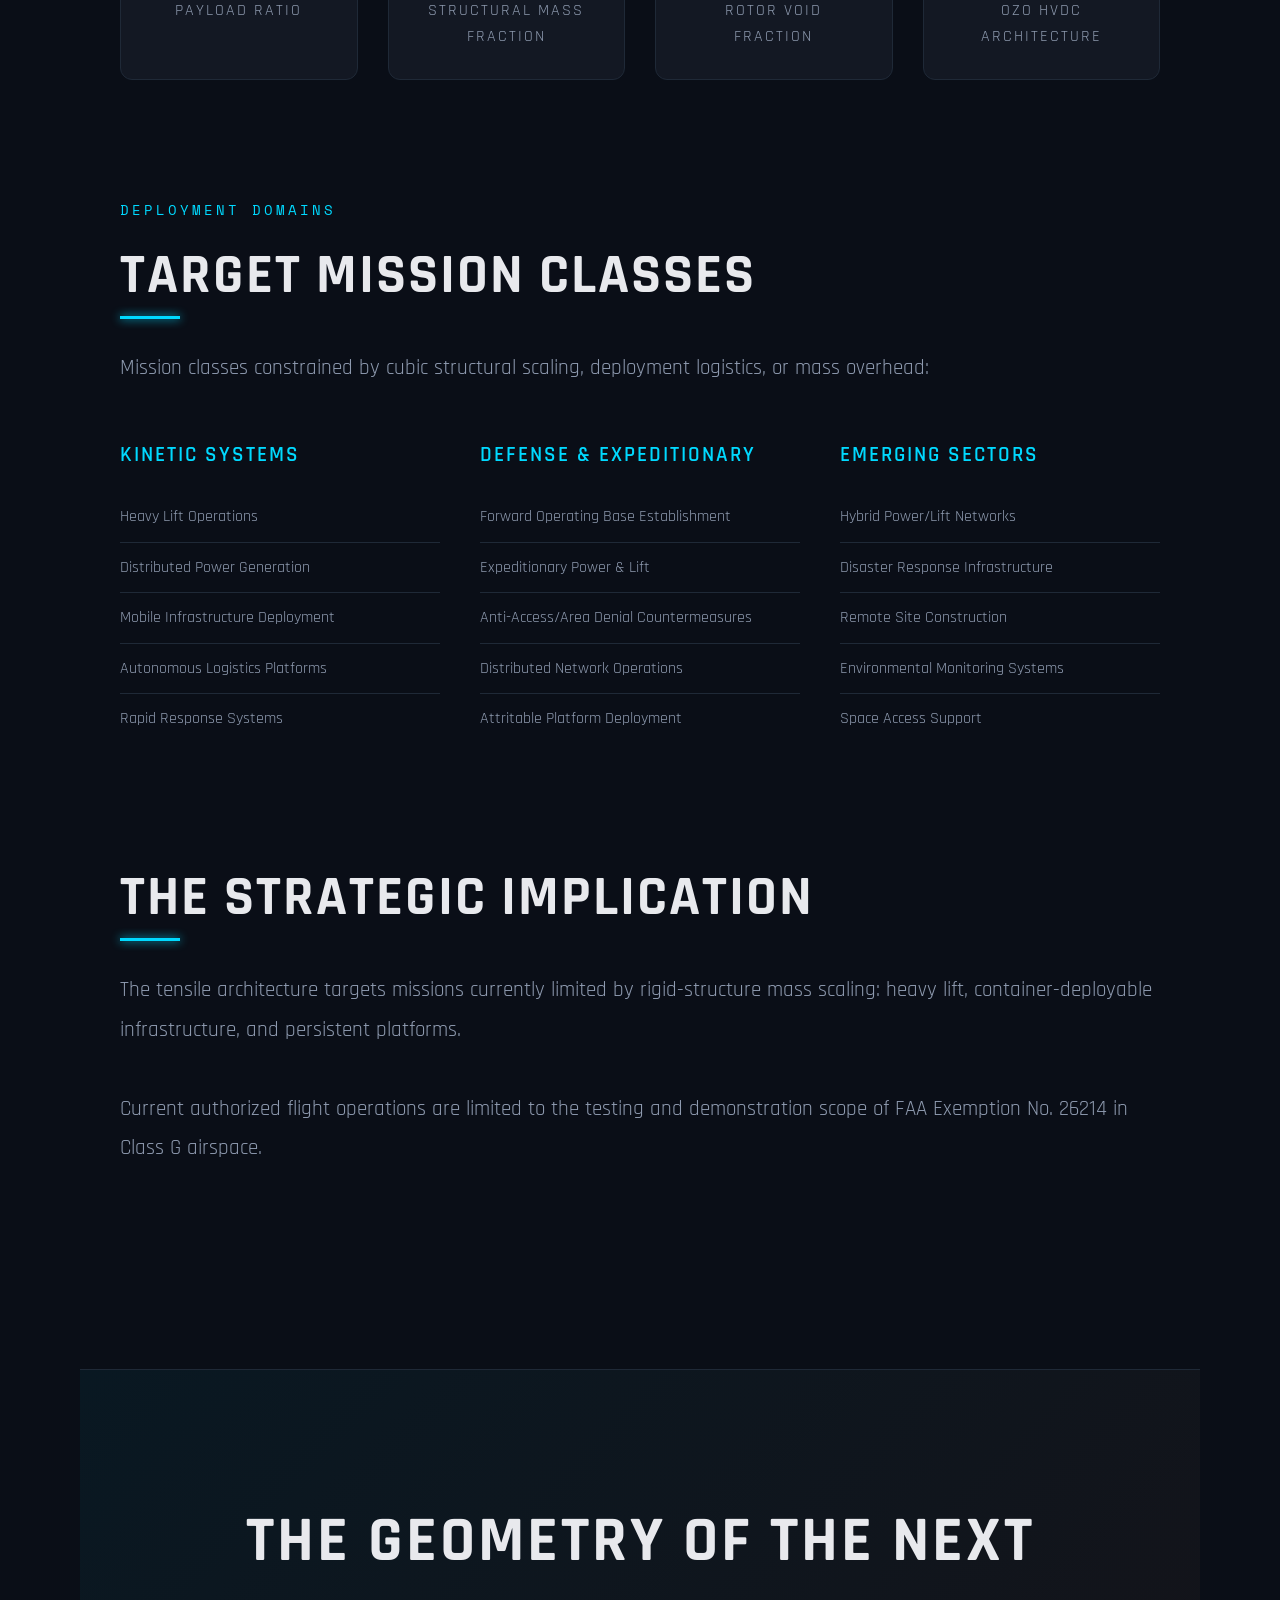
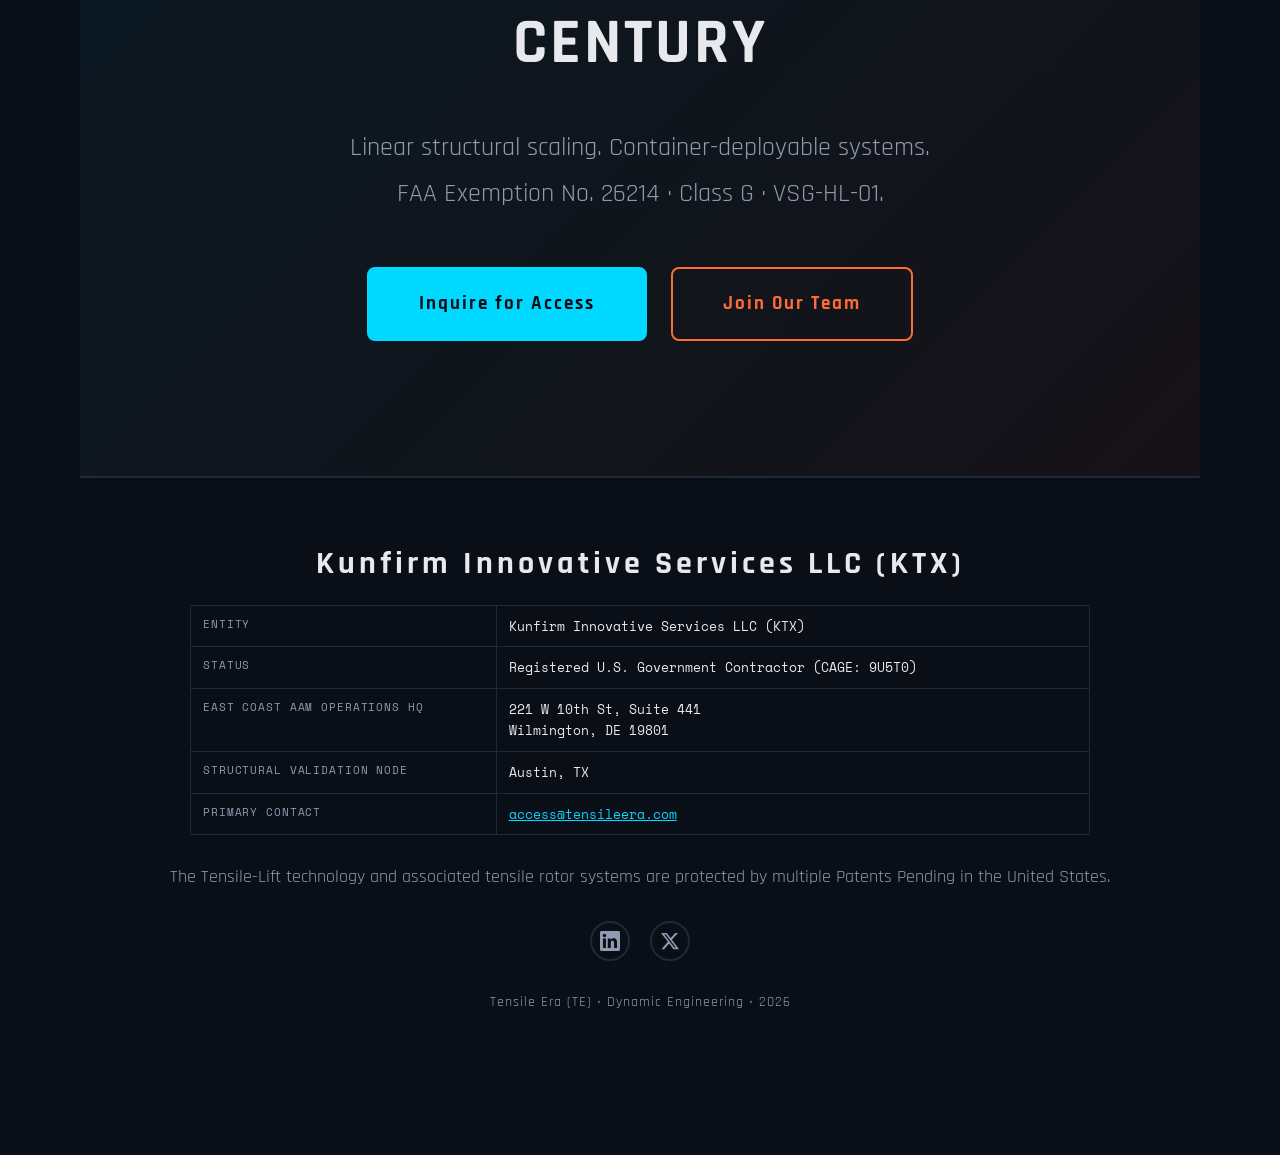
==== commit 02fcc6a9: "Update site: FAA exemption banner, architecture pillars, entity footer - Add Federal Authorization b" ====
--- a/index.html
+++ b/index.html
@@ -982,7 +982,92 @@
                 max-width: 300px;
             }
         }
+
+        /* ===== KTX authorization / compliance blocks ===== */
+        .auth-banner {
+            position: relative; z-index: 2;
+            border-top: 3px solid var(--accent-cyan);
+            border-bottom: 1px solid var(--border-color);
+            background: var(--secondary-bg);
+            padding: 40px 16px;
+        }
+        .auth-inner { max-width: 1100px; margin: 0 auto; }
+        .auth-kicker {
+            font-family: 'Space Mono', monospace; font-size: 11px;
+            letter-spacing: 0.2em; text-transform: uppercase;
+            color: var(--accent-cyan); margin-bottom: 12px;
+        }
+        .auth-title {
+            font-family: 'Space Mono', monospace; font-weight: 700;
+            font-size: clamp(20px, 3.4vw, 32px); line-height: 1.2;
+            color: var(--text-primary); margin-bottom: 20px; text-transform: uppercase;
+        }
+        .data-table {
+            width: 100%; border-collapse: collapse;
+            font-family: 'Space Mono', monospace; font-size: 13px;
+            margin-bottom: 20px;
+        }
+        .data-table th, .data-table td {
+            border: 1px solid var(--border-color);
+            padding: 10px 12px; text-align: left; vertical-align: top;
+        }
+        .data-table th {
+            width: 34%; color: var(--text-secondary); font-weight: 400;
+            text-transform: uppercase; letter-spacing: 0.08em; font-size: 11px;
+        }
+        .data-table td { color: var(--text-primary); overflow-wrap: anywhere; }
+        .auth-link {
+            display: inline-block; font-family: 'Space Mono', monospace; font-size: 12px;
+            letter-spacing: 0.1em; color: var(--accent-cyan); text-decoration: none;
+            border: 1px solid var(--accent-cyan); padding: 10px 18px;
+        }
+        .auth-link:hover { background: var(--accent-cyan); color: var(--primary-bg); }
+
+        .pillar-grid {
+            display: grid; grid-template-columns: repeat(auto-fit, minmax(240px, 1fr));
+            border: 1px solid var(--border-color); margin-top: 32px;
+        }
+        .pillar {
+            border: 1px solid var(--border-color); padding: 24px;
+            background: var(--secondary-bg);
+        }
+        .pillar-id {
+            font-family: 'Space Mono', monospace; font-size: 11px;
+            letter-spacing: 0.2em; color: var(--accent-orange); margin-bottom: 10px;
+        }
+        .pillar-title {
+            font-family: 'Space Mono', monospace; font-size: 16px; font-weight: 700;
+            text-transform: uppercase; color: var(--text-primary); margin-bottom: 12px;
+        }
+        .pillar-def { font-size: 16px; line-height: 1.55; color: var(--text-secondary); }
+
+        .footer-manifest { max-width: 900px; margin: 0 auto 28px; text-align: left; }
+        .footer-manifest address { font-style: normal; }
+        .footer-manifest a { color: var(--accent-cyan); }
+        @media (max-width: 600px) {
+            .data-table th, .data-table td { display: block; width: 100%; }
+            .data-table th { border-bottom: none; padding-bottom: 2px; }
+        }
     </style>
+    <script type="application/ld+json">
+    {
+      "@context": "https://schema.org",
+      "@type": "Organization",
+      "name": "Kunfirm Innovative Services LLC",
+      "alternateName": ["KTX", "VSG Technologies", "Tensile Era"],
+      "url": "https://tensileera.com",
+      "email": "access@tensileera.com",
+      "address": {
+        "@type": "PostalAddress",
+        "streetAddress": "221 W 10th St, Suite 441",
+        "addressLocality": "Wilmington",
+        "addressRegion": "DE",
+        "postalCode": "19801",
+        "addressCountry": "US"
+      },
+      "identifier": { "@type": "PropertyValue", "propertyID": "CAGE", "value": "9U5T0" }
+    }
+    </script>
 </head>
 <body>
     <!-- Navigation -->
@@ -1060,6 +1145,24 @@
             <a href="mailto:access@tensileera.com" class="cta-secondary">Contact Us</a>
         </div>
     </section>
+
+    <!-- Federal Authorization Banner -->
+    <section class="auth-banner" id="faa-exemption" aria-labelledby="auth-title">
+        <div class="auth-inner">
+            <div class="auth-kicker">FAA Grant of Exemption No. 26214 &middot; Docket FAA-2025-5731</div>
+            <h2 class="auth-title" id="auth-title">Section 44807 Operating Exemption Secured for Class G Airspace.</h2>
+            <table class="data-table">
+                <tr><th scope="row">Grantee</th><td>Kunfirm Innovative Services LLC dba VSG Technologies (KTX)</td></tr>
+                <tr><th scope="row">Docket</th><td>FAA-2025-5731 &middot; Decision posted 2026-07-17</td></tr>
+                <tr><th scope="row">Aircraft</th><td>VSG-HL-01 &ldquo;Bolt&rdquo;</td></tr>
+                <tr><th scope="row">Scope</th><td>UAS lift operations; evaluation, testing and demonstration of tensile-lift systems</td></tr>
+                <tr><th scope="row">Max takeoff weight</th><td>275 lb</td></tr>
+                <tr><th scope="row">Airspace</th><td>Class G</td></tr>
+                <tr><th scope="row">Valid through</th><td>July 2028</td></tr>
+            </table>
+            <a class="auth-link" href="https://www.regulations.gov/document/FAA-2025-5731-0004" target="_blank" rel="noopener">VIEW FAA DECISION &#x2197;</a>
+        </div>
+    </section>
     
     <!-- Content Sections -->
 <div class="content">
@@ -1067,11 +1170,9 @@
         <section class="section">
             <h2 class="section-title">THE PROBLEM</h2>
             <p class="body-text">
-                For 100 years, Aerospace has fought gravity with mass.<br>
-                We built <strong>heavier beams</strong> to carry heavier loads.<br>
-                We accepted the <strong>Cube-Square Law</strong> as a limit.<br>
-                We accepted that scaling up meant slowing down.<br><br>
-                <strong>We were wrong.</strong>
+                Conventional aerospace structures carry load in compression.<br>
+                Under the square-cube law, structural mass grows faster than lift capacity as size increases.<br>
+                Rotorcraft scale is capped by spar mass, not by available power.
             </p>
         </section>
         
@@ -1083,7 +1184,7 @@
                     <div class="principle-label">Structure</div>
                     <h3 class="principle-title">Linear Scaling TensileEra Law</h3>
                     <p class="principle-description">
-                        Mass scales linearly with size. Not cubically. The architecture bypasses fundamental limits.
+                        Structural mass scales linearly with rotor length, not with its cube.
                     </p>
                     <div class="equation">M ∝ L</div>
                 </div>
@@ -1092,7 +1193,7 @@
                     <div class="principle-label">Energy</div>
                     <h3 class="principle-title">Geometry Over Material</h3>
                     <p class="principle-description">
-                        Structure emerges from physics, not mass. Motion creates rigidity where none existed.
+                        Rotation tensions the tethers. Centrifugal load provides the bending stiffness a rigid spar would otherwise supply.
                     </p>
                     <div class="equation">F = mrω²</div>
                 </div>
@@ -1101,7 +1202,7 @@
                     <div class="principle-label">Deployment</div>
                     <h3 class="principle-title">Packable Infrastructure</h3>
                     <p class="principle-description">
-                        The system packs smaller than the mission. Infrastructure ships inside the box.
+                        Tension members stow compactly. Stowed volume scales with length, not swept area.
                     </p>
                     <div class="equation">Volume ∝ L</div>
                 </div>
@@ -1112,9 +1213,8 @@
         <section class="section">
             <h2 class="section-title">THE DIVERGENCE</h2>
             <p class="body-text">
-                At small scales, the difference is marginal.<br>
-                At <strong>operational scales</strong>, the difference is <strong>decisive</strong>.<br>
-                The bigger we build, the more we win.
+                Rigid structural mass scales with L&sup3;. Tensile structural mass scales with L.<br>
+                The mass ratio between the two grows with L&sup2;.
             </p>
             
             <div class="comparison">
@@ -1122,13 +1222,13 @@
                     <div class="comparison-label">Legacy Architecture</div>
                     <h3 class="comparison-title">RIGID / COMPRESSIVE</h3>
                     <p class="principle-description">
-                        Traditional structures fight fundamental forces. Mass grows exponentially with scale.
+                        Compressive spars carry load in bending. Structural mass scales with the cube of characteristic length.
                     </p>
                     <div class="comparison-equation">
                         M_rigid ∝ L³
                     </div>
                     <p class="principle-description" style="margin-top: 20px;">
-                        <strong>Result:</strong> Physics wall. Heavy-lift becomes impossible.
+                        <strong>Result:</strong> Structural mass fraction rises with scale, capping practical rotor size.
                     </p>
                 </div>
                 
@@ -1136,13 +1236,13 @@
                     <div class="comparison-label">Next-Gen Architecture</div>
                     <h3 class="comparison-title">TENSILE / DYNAMIC</h3>
                     <p class="principle-description">
-                        New architecture leverages different physics. Mass grows linearly with scale.
+                        Centrifugally-stiffened tethers carry load in tension. Structural mass scales linearly with length.
                     </p>
                     <div class="comparison-equation">
                         M_tensile ∝ L
                     </div>
                     <p class="principle-description" style="margin-top: 20px;">
-                        <strong>Result:</strong> Advantage grows as L². New category unlocked.
+                        <strong>Result:</strong> Mass advantage over rigid architecture grows as L².
                     </p>
                 </div>
             </div>
@@ -1152,8 +1252,7 @@
         <section class="section">
             <h2 class="section-title">APPLICATIONS</h2>
             <p class="body-text">
-                A foundational architecture enables capabilities across domains.<br>
-                Linear scaling unlocks what was previously <strong>physically impossible</strong>.
+                Target application domains for the tensile architecture.
             </p>
             
             <div class="usecase-grid">
@@ -1161,7 +1260,7 @@
                     <div class="usecase-icon">⚡</div>
                     <h3 class="usecase-title">Energy Generation</h3>
                     <p class="usecase-description">
-                        Utility-scale systems with swept areas measured in acres, not square meters. Fundamentally different economics.
+                        Utility-scale systems with swept areas measured in acres, not square meters.
                     </p>
                     <span class="usecase-tag">Commercial</span>
                 </div>
@@ -1197,7 +1296,7 @@
                     <div class="usecase-icon">🎯</div>
                     <h3 class="usecase-title">Contested Environments</h3>
                     <p class="usecase-description">
-                        Survivability through physics, not armor. Graceful degradation. Ballistic transparency at scale.
+                        Distributed tension structure with no single load-bearing spar. Graceful degradation under damage.
                     </p>
                     <span class="usecase-tag">Defense</span>
                 </div>
@@ -1219,68 +1318,56 @@
             <span class="section-label">THE FUNDAMENTAL CONSTRAINT</span>
             <h2 class="section-title">THE TYRANNY OF CUBIC SCALING</h2>
             <p class="body-text">
-                Every civilization has built infrastructure the same way: pile mass against force until equilibrium is reached. This strategy imposes an inescapable mathematical ceiling.
+                Compressive structures carry load by adding mass. Under the square-cube law, this imposes a scaling ceiling.
             </p>
             <p class="body-text">
-                When you double the size of a structure, its volume grows eight times. Its strength grows four times. The result is a cubic trap that has limited human engineering for centuries.
+                Double a structure&rsquo;s linear dimensions and its mass grows 8&times;, while its load-bearing cross-section grows 4&times;.
             </p>
             <p class="body-text">
-                Helicopters stop scaling at 20 tons. Wind turbines require 1,500-ton platforms. Cranes collapse under their own mass. These are not failures of design. They are constraints imposed by geometry itself.
+                The largest production helicopter, the Mi-26, lifts roughly 20 tonnes of payload. Large offshore wind turbines stand on foundations exceeding 1,000 tonnes. Both limits follow from compressive scaling.
+            </p>
+        </section>
+        
+        <!-- The Solution Section -->
+        <section class="section">
+            <span class="section-label">STRUCTURAL PRINCIPLE</span>
+            <h2 class="section-title">LOAD PATH IN TENSION</h2>
+            <p class="body-text">
+                The architecture carries load through centrifugally-stiffened tethers instead of compressive spars. Tension members do not buckle, so they need no reinforcement that grows faster than size.
             </p>
             <p class="body-text">
-                The industrial age was built on compression. The next century cannot be.
+                Structural material scales linearly: a system twice as large requires twice the material; ten times as large, ten times the material.
             </p>
         </section>
         
-        <!-- The Solution Section -->
-        <section class="section">
-            <span class="section-label">THE BREAKTHROUGH</span>
-            <h2 class="section-title">A NEW ARCHITECTURAL PRINCIPLE</h2>
-            <p class="body-text">
-                For the first time in human history, we have unlocked a structural paradigm that escapes cubic scaling.
-            </p>
-            <p class="body-text">
-                The architecture does not resist gravity by piling mass beneath the load. It does not compress. It does not buckle. It does not require exponential reinforcement as size increases.
-            </p>
-            <p class="body-text">
-                Instead, it exploits a physical principle that scales linearly. Systems that are twice as large require only twice the material. Ten times larger requires ten times the material. The cubic trap is broken.
-            </p>
-            <p class="body-text">
-                This is not an improvement to existing platforms. This is a categorical shift in what is physically possible.
-            </p>
-        </section>
-        
         <!-- The Technology Section -->
         <section class="section">
-            <span class="section-label">CORE CAPABILITIES</span>
-            <h2 class="section-title">WHAT BECOMES POSSIBLE</h2>
+            <span class="section-label">TECHNOLOGY</span>
+            <h2 class="section-title">CORE ARCHITECTURE</h2>
             <p class="body-text">
-                When cubic scaling is removed, systems that were impossible become inevitable. The constraints that defined the last century disappear.
+                Four subsystems define the Tensile Era architecture. Proprietary geometry is not published.
             </p>
             
-            <div class="tech-grid">
-                <div class="tech-card">
-                    <div class="tech-icon">⚡</div>
-                    <h3 class="tech-title">Unlimited Scaling</h3>
-                    <p class="tech-description">
-                        Systems scale linearly with no physical ceiling. Build 10x larger without exponential mass overhead. The only limits are material availability, not geometry.
-                    </p>
-                </div>
-                
-                <div class="tech-card">
-                    <div class="tech-icon">🔄</div>
-                    <h3 class="tech-title">Volume-Decoupled Deployment</h3>
-                    <p class="tech-description">
-                        Massive operational systems stored in compact volumes. Deploy from shipping containers. Transport by standard logistics. No cranes, no assembly rigs, no infrastructure overhead.
-                    </p>
-                </div>
-                
-                <div class="tech-card">
-                    <div class="tech-icon">📐</div>
-                    <h3 class="tech-title">Deterministic Performance</h3>
-                    <p class="tech-description">
-                        Physics-governed equilibrium states. No hydraulics. No active control loops. No failure modes introduced by complexity. The system stabilizes because geometry demands it.
-                    </p>
+            <div class="pillar-grid">
+                <div class="pillar">
+                    <div class="pillar-id">PILLAR 01</div>
+                    <h3 class="pillar-title">The Tensile Scaling Law</h3>
+                    <p class="pillar-def">Replacing compressive composite spars with centrifugally-stiffened tethers, shifting structural mass scaling from cubic to linear.</p>
+                </div>
+                <div class="pillar">
+                    <div class="pillar-id">PILLAR 02</div>
+                    <h3 class="pillar-title">Neuro-Lock Edge AI</h3>
+                    <p class="pillar-def">Eliminating mechanical swashplates via 800&nbsp;Hz distributed tip-motor differential thrust and active aeroelastic flutter damping.</p>
+                </div>
+                <div class="pillar">
+                    <div class="pillar-id">PILLAR 03</div>
+                    <h3 class="pillar-title">The Iron Web</h3>
+                    <p class="pillar-def">Passive mechanical deadlock failsafe ensuring ballistic autorotation and geometry retention during zero-power events.</p>
+                </div>
+                <div class="pillar">
+                    <div class="pillar-id">PILLAR 04</div>
+                    <h3 class="pillar-title">OZO Hybrid Powertrain</h3>
+                    <p class="pillar-def">Turbine-generated High Voltage DC (HVDC) bus providing megawatt-class continuous power to distal propulsion nodes.</p>
                 </div>
             </div>
         </section>
@@ -1292,37 +1379,34 @@
             
             <div class="metrics-grid">
                 <div class="metric-card">
-                    <div class="metric-value">10x</div>
-                    <div class="metric-label">Scale Advantage</div>
+                    <div class="metric-value">4:1</div>
+                    <div class="metric-label">Payload Ratio</div>
                 </div>
                 
                 <div class="metric-card">
-                    <div class="metric-value">1/8</div>
-                    <div class="metric-label">Mass Overhead</div>
+                    <div class="metric-value">15.2%</div>
+                    <div class="metric-label">Structural Mass Fraction</div>
                 </div>
                 
                 <div class="metric-card">
-                    <div class="metric-value">90%</div>
-                    <div class="metric-label">Volume Reduction</div>
+                    <div class="metric-value">95%</div>
+                    <div class="metric-label">Rotor Void Fraction</div>
                 </div>
                 
                 <div class="metric-card">
-                    <div class="metric-value">Hours</div>
-                    <div class="metric-label">Deployment Time</div>
+                    <div class="metric-value">1&nbsp;kV</div>
+                    <div class="metric-label">OZO HVDC Architecture</div>
                 </div>
             </div>
             
-            <p class="body-text" style="margin-top: 50px;">
-                These are not incremental improvements. They represent the difference between a system constrained by cubic scaling and one that is not. The laws of physics change what is economically viable.
-            </p>
         </section>
         
         <!-- Applications Section -->
         <section class="section">
             <span class="section-label">DEPLOYMENT DOMAINS</span>
-            <h2 class="section-title">WHERE LEGACY SYSTEMS FAIL</h2>
+            <h2 class="section-title">TARGET MISSION CLASSES</h2>
             <p class="body-text">
-                Any mission currently constrained by cubic scaling, deployment logistics, or mass overhead is a candidate for replacement. The domains where this matters most:
+                Mission classes constrained by cubic structural scaling, deployment logistics, or mass overhead:
             </p>
             
             <div class="domain-grid">
@@ -1365,84 +1449,19 @@
         <section class="section">
             <h2 class="section-title">THE STRATEGIC IMPLICATION</h2>
             <p class="body-text">
-                This is not a better helicopter. This is not a more efficient crane.<br>
-                This is the obsolescence of the constraints that made those systems necessary.<br><br>
-                
-                Missions that required months of logistics preparation can be executed in hours.<br>
-                Systems that required massive fixed infrastructure can deploy from shipping containers.<br>
-                Platforms that were economically impossible become strategically inevitable.<br><br>
-                
-                The infrastructure of the next century will not resemble the infrastructure of the last.<br>
-                Because the geometry no longer requires it.
+                The tensile architecture targets missions currently limited by rigid-structure mass scaling: heavy lift, container-deployable infrastructure, and persistent platforms.<br><br>
+                Current authorized flight operations are limited to the testing and demonstration scope of FAA Exemption No. 26214 in Class G airspace.
             </p>
         </section>
     </div>
 
-    <!-- FAA Exemption Milestone -->
-    <section class="faa-milestone" style="
-      background: #131823;
-      border-top: 1px solid #1F2937;
-      border-bottom: 1px solid #1F2937;
-      padding: 48px 24px;
-      text-align: center;
-    ">
-      <div style="max-width: 760px; margin: 0 auto;">
-        <div style="
-          font-family: 'Space Mono', monospace;
-          font-size: 11px;
-          letter-spacing: 0.2em;
-          color: #00D9FF;
-          text-transform: uppercase;
-          margin-bottom: 16px;
-        ">FAA Exemption &middot; Docket No. FAA-2025-5731</div>
-
-        <p style="
-          font-family: 'Rajdhani', sans-serif;
-          font-size: 22px;
-          font-weight: 700;
-          color: #E8E9EA;
-          margin: 0 0 12px 0;
-          line-height: 1.3;
-        ">KTX Receives Federal Aviation Administration Grant of Exemption No. 26214</p>
-
-        <p style="
-          font-family: 'Rajdhani', sans-serif;
-          font-size: 16px;
-          color: #8E9AAF;
-          margin: 0 0 24px 0;
-          line-height: 1.6;
-        ">Authorization to conduct UAS lift operations, evaluate, test, and demonstrate
-        tensile-lift systems to others. Class G airspace. Valid through July 2028.</p>
-
-        <a href="https://www.regulations.gov/document/FAA-2025-5731-0002"
-           target="_blank"
-           rel="noopener"
-           style="
-             display: inline-flex;
-             align-items: center;
-             gap: 8px;
-             font-family: 'Space Mono', monospace;
-             font-size: 12px;
-             color: #00D9FF;
-             text-decoration: none;
-             border: 1px solid rgba(0,217,255,0.3);
-             padding: 10px 20px;
-             border-radius: 2px;
-             letter-spacing: 0.1em;
-             transition: all 0.2s;
-           "
-           onmouseover="this.style.background='rgba(0,217,255,0.08)'"
-           onmouseout="this.style.background='transparent'"
-        >VIEW PUBLIC DOCKET &#x2197;</a>
-      </div>
-    </section>
 
     <!-- CTA Section -->
     <section class="cta-section">
         <h2 class="cta-title">THE GEOMETRY OF THE NEXT CENTURY</h2>
         <p class="cta-text">
-            Linear scaling. Volume-decoupled deployment. Multi-domain resilience.<br>
-            The infrastructure that scales when nothing else can.
+            Linear structural scaling. Container-deployable systems.<br>
+            FAA Exemption No. 26214 &middot; Class G &middot; VSG-HL-01.
         </p>
         <a href="mailto:access@tensileera.com" class="cta-button">Inquire for Access</a>
         <a href="join-our-team.html" class="cta-button-secondary">Join Our Team</a>
@@ -1450,7 +1469,16 @@
     
     <!-- Footer -->
     <footer class="footer">
-        <div class="footer-brand">Kunfirm Technologies (KTX)</div>
+        <div class="footer-brand">Kunfirm Innovative Services LLC (KTX)</div>
+        <div class="footer-manifest">
+            <table class="data-table">
+                <tr><th scope="row">Entity</th><td>Kunfirm Innovative Services LLC (KTX)</td></tr>
+                <tr><th scope="row">Status</th><td>Registered U.S. Government Contractor (CAGE: 9U5T0)</td></tr>
+                <tr><th scope="row">East Coast AAM Operations HQ</th><td><address>221 W 10th St, Suite 441<br>Wilmington, DE 19801</address></td></tr>
+                <tr><th scope="row">Structural Validation Node</th><td>Austin, TX</td></tr>
+                <tr><th scope="row">Primary Contact</th><td><a href="mailto:access@tensileera.com">access@tensileera.com</a></td></tr>
+            </table>
+        </div>
         <div class="footer-tagline">The Tensile-Lift technology and associated tensile rotor systems are protected by multiple Patents Pending in the United States.</div>
         
         <div class="footer-social">
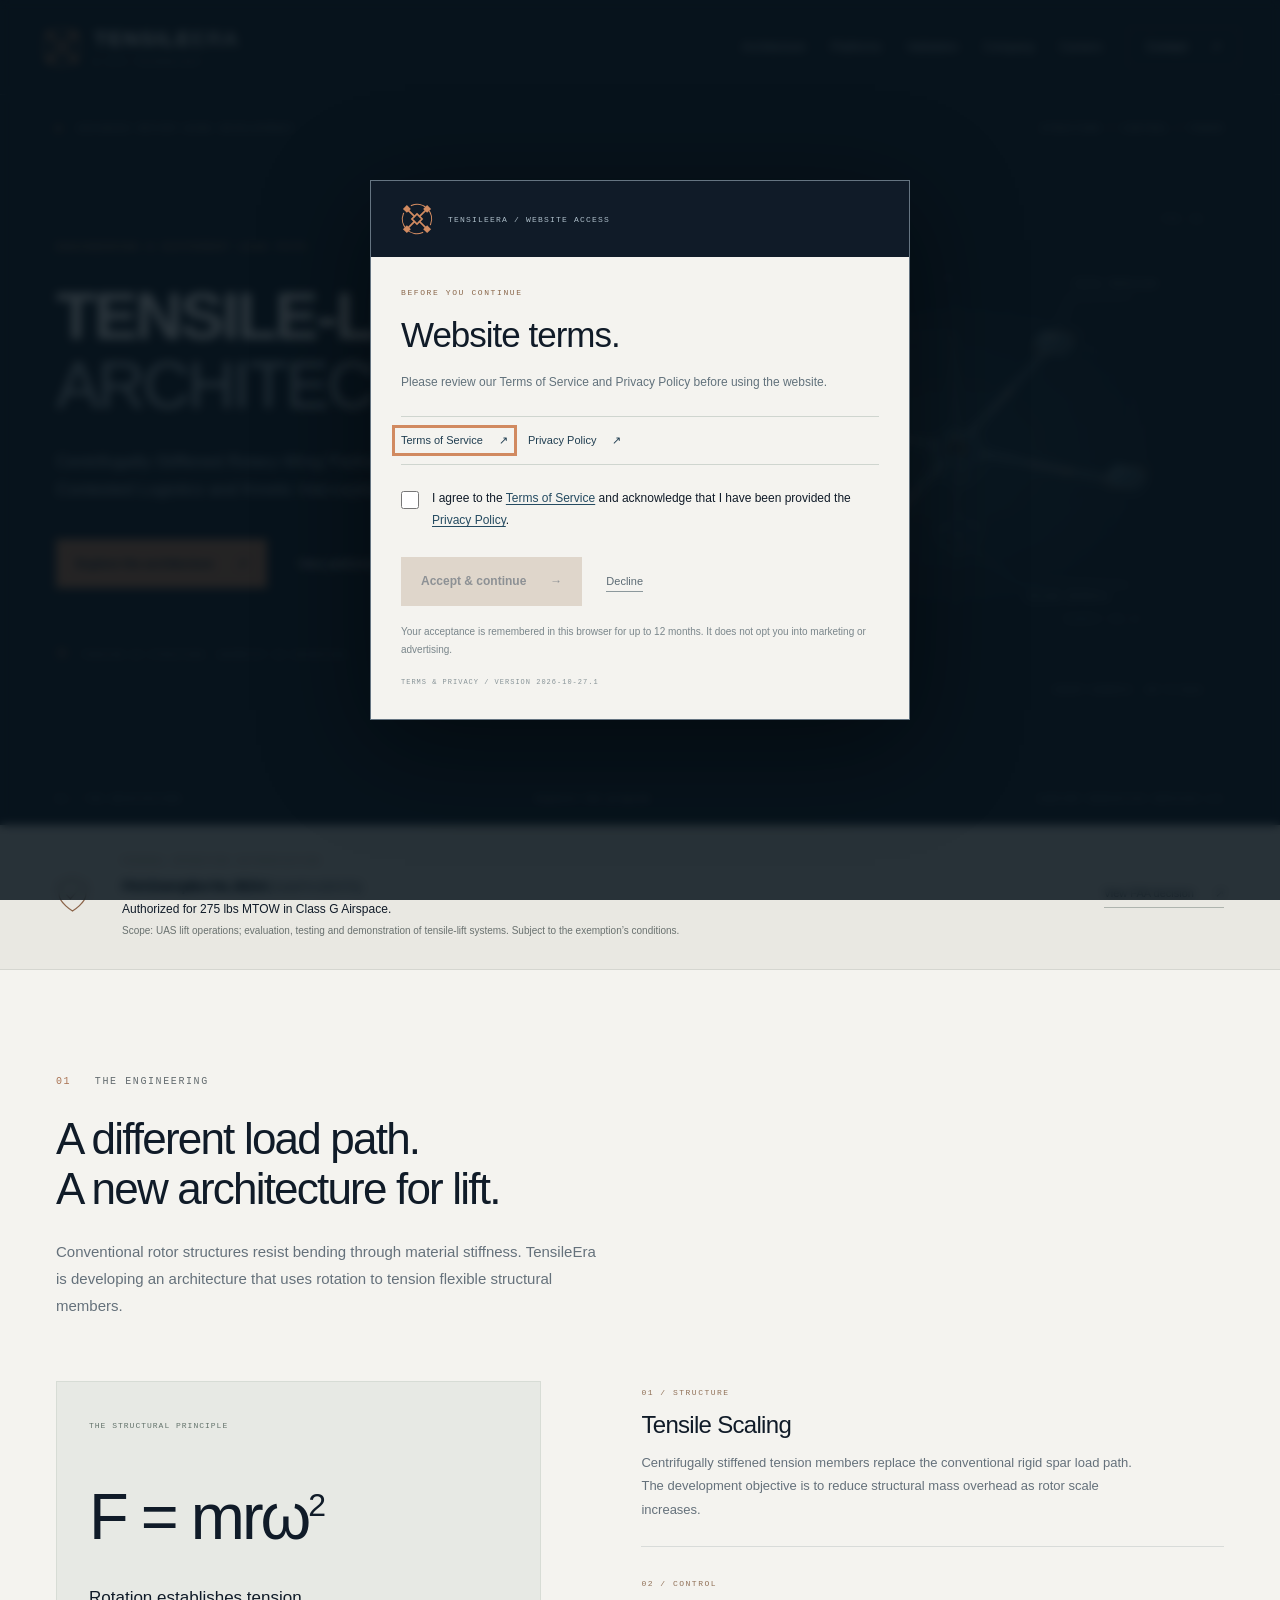
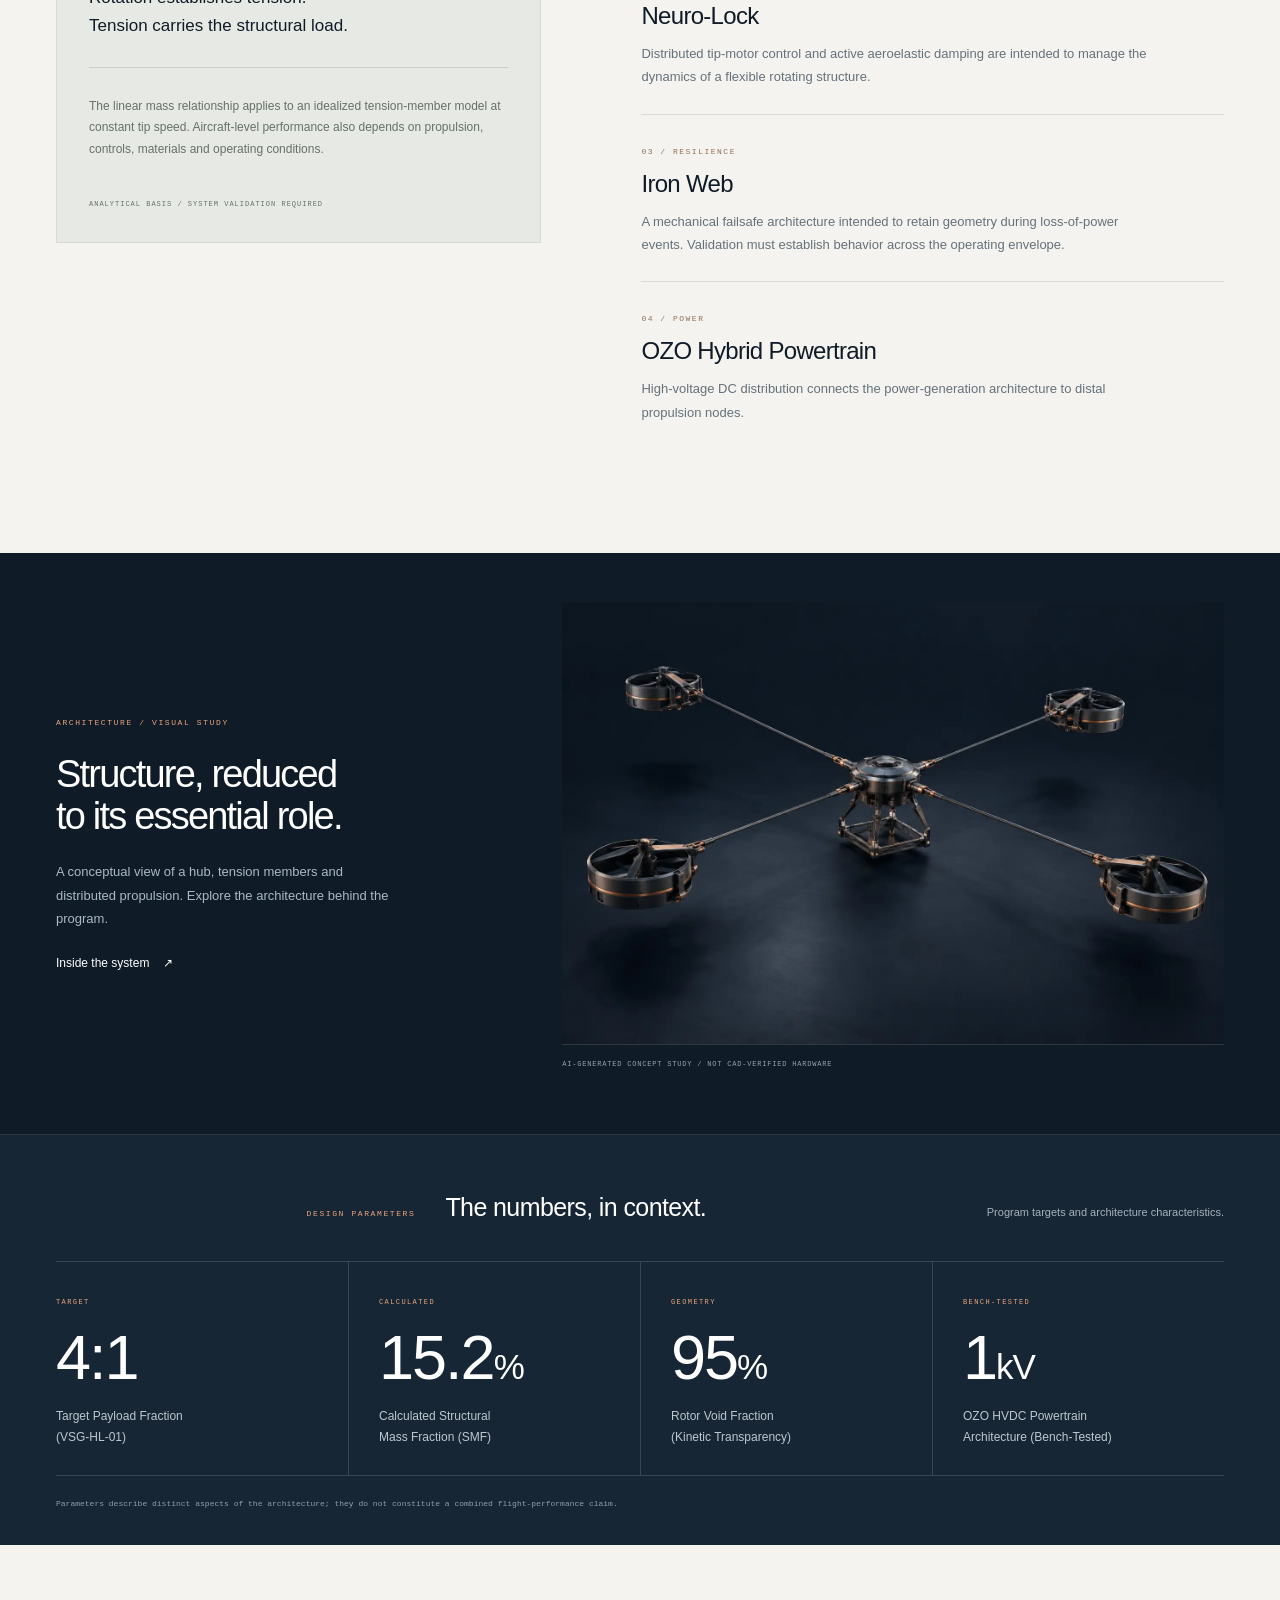
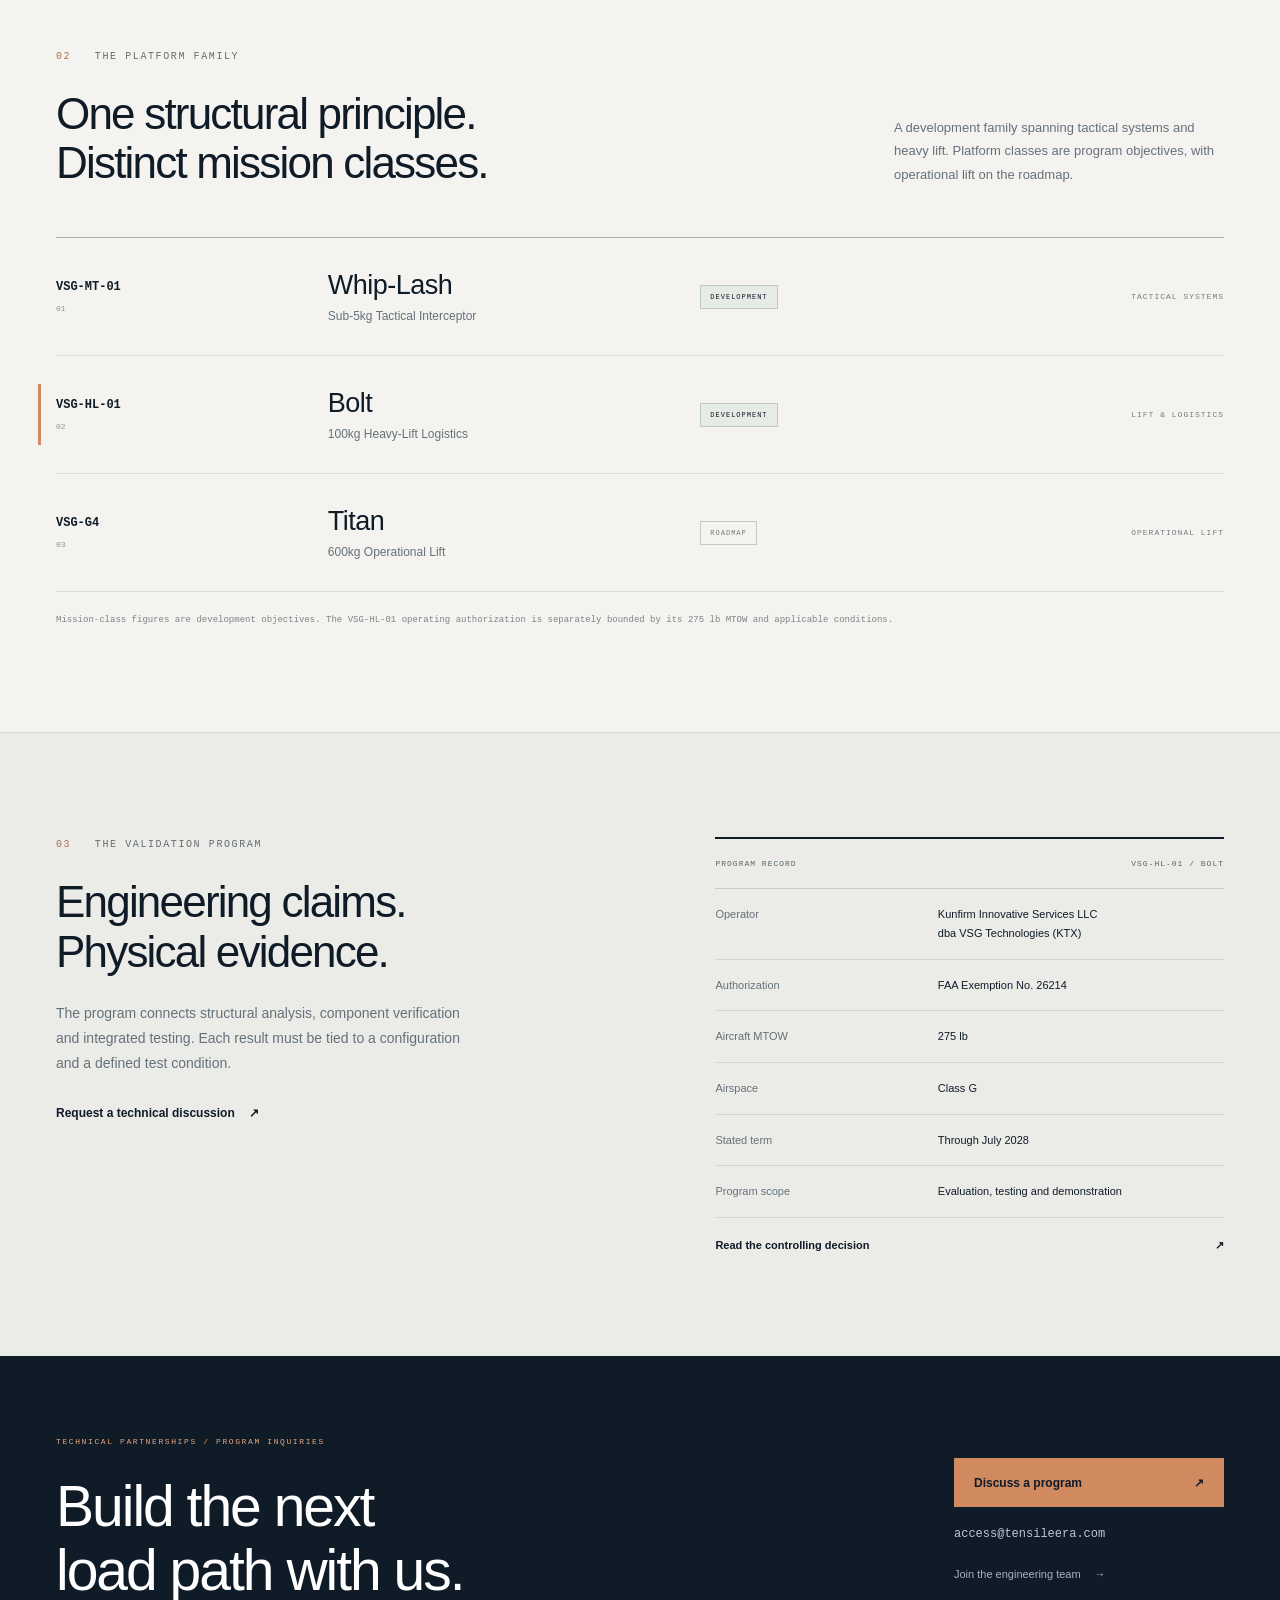
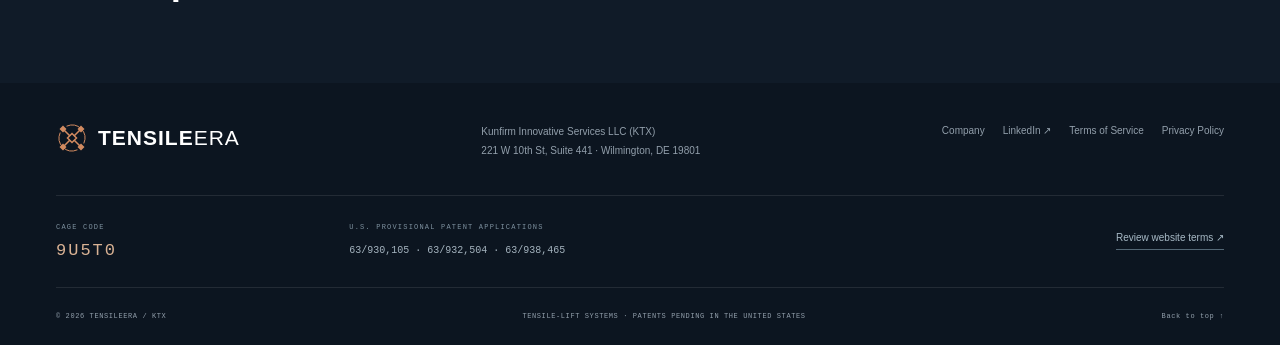
==== commit 6d645df7: "Redesign TensileEra site with platform pages and website terms" ====
--- a/index.html
+++ b/index.html
@@ -1,1651 +1,39 @@
 <!DOCTYPE html>
 <html lang="en">
 <head>
-    <meta charset="UTF-8">
-    <meta name="viewport" content="width=device-width, initial-scale=1.0">
-    <title>TensileEra | We Fight Gravity with Geometry, Not Mass</title>
-    <meta name="description" content="Dynamic Tension replaces Static Compression. Linear scaling replaces cubic limits.">
-    <style>
-        @import url('https://fonts.googleapis.com/css2?family=Rajdhani:wght@300;400;600;700&family=Space+Mono:wght@400;700&display=swap');
-        
-        * {
-            margin: 0;
-            padding: 0;
-            box-sizing: border-box;
-        }
-        
-        :root {
-            --primary-bg: #0A0E17;
-            --secondary-bg: #131823;
-            --accent-cyan: #00D9FF;
-            --accent-orange: #FF6B35;
-            --text-primary: #E8E9ED;
-            --text-secondary: #8E9AAF;
-            --border-color: #1F2937;
-        }
-        
-        [data-theme="light"] {
-            --primary-bg: #F5F7FA;
-            --secondary-bg: #FFFFFF;
-            --accent-cyan: #0099CC;
-            --accent-orange: #FF6B35;
-            --text-primary: #1A1F2E;
-            --text-secondary: #4A5568;
-            --border-color: #E2E8F0;
-        }
-        
-        body {
-            background: var(--primary-bg);
-            color: var(--text-primary);
-            font-family: 'Rajdhani', sans-serif;
-            line-height: 1.6;
-            overflow-x: hidden;
-            transition: background-color 0.3s ease, color 0.3s ease;
-        }
-        
-        /* Navigation */
-        .nav {
-            position: fixed;
-            top: 0;
-            left: 0;
-            right: 0;
-            background: rgba(10, 14, 23, 0.9);
-            backdrop-filter: blur(10px);
-            border-bottom: 1px solid var(--border-color);
-            padding: 20px 40px;
-            z-index: 9999;
-            transition: background 0.3s ease;
-        }
-        
-        [data-theme="light"] .nav {
-            background: rgba(255, 255, 255, 0.9);
-        }
-        
-        .nav-content {
-            max-width: 1200px;
-            margin: 0 auto;
-            display: flex;
-            justify-content: space-between;
-            align-items: center;
-        }
-        
-        .nav-brand {
-            font-size: 1.8rem;
-            font-weight: 700;
-            letter-spacing: 3px;
-            color: var(--text-primary);
-            text-decoration: none;
-        }
-        
-        .nav-link {
-            color: var(--text-secondary);
-            text-decoration: none;
-            font-size: 1rem;
-            letter-spacing: 1px;
-            transition: color 0.3s ease;
-        }
-        
-        .nav-link:hover {
-            color: var(--accent-cyan);
-        }
-        .nav-content .tensile-logo {
-            width: 30px;
-            height: 30px;
-       }
-        /* Theme Toggle Button */
-        .theme-toggle {
-            position: fixed;
-            top: 15px;
-            right: 30px;
-            z-index: 10000;
-            width: 60px;
-            height: 60px;
-            border-radius: 50%;
-            background: var(--secondary-bg);
-            border: 2px solid var(--border-color);
-            cursor: pointer;
-            display: flex;
-            align-items: center;
-            justify-content: center;
-            transition: all 0.3s ease;
-            box-shadow: 0 4px 20px rgba(0, 0, 0, 0.1);
-        }
-        
-        .theme-toggle:hover {
-            transform: scale(1.1) rotate(15deg);
-            border-color: var(--accent-cyan);
-            box-shadow: 0 6px 30px rgba(0, 217, 255, 0.3);
-        }
-        
-        .theme-toggle svg {
-            width: 28px;
-            height: 28px;
-            fill: var(--text-primary);
-            transition: all 0.3s ease;
-        }
-        
-        .theme-icon {
-            position: absolute;
-            transition: opacity 0.3s ease, transform 0.3s ease;
-        }
-        
-        .theme-icon.hidden {
-            opacity: 0;
-            transform: scale(0) rotate(180deg);
-        }
-        
-        @media (max-width: 768px) {
-            .theme-toggle {
-                width: 50px;
-                height: 50px;
-                top: 10px;
-                right: 20px;
-            }
-            
-            .theme-toggle svg {
-                width: 24px;
-                height: 24px;
-            }
-            .comparison {
-                grid-template-columns: 1fr !important;
-            }
-            
-            .principles-grid {
-                grid-template-columns: 1fr;
-            }
-            
-            .usecase-grid {
-                grid-template-columns: 1fr;
-            }
-            
-        }
-        
-        /* Animated Background */
-        .background-canvas {
-            position: fixed;
-            top: 0;
-            left: 0;
-            width: 100%;
-            height: 100%;
-            z-index: 0;
-            opacity: 0.15;
-            transition: opacity 0.3s ease;
-        }
-        
-        [data-theme="light"] .background-canvas {
-            opacity: 0.08;
-        }
-        
-        /* Hero Section */
-        .hero {
-            position: relative;
-            min-height: 100vh;
-            display: flex;
-            flex-direction: column;
-            justify-content: center;
-            align-items: center;
-            padding: 100px 20px 40px;
-            z-index: 1;
-        }
-        
-        .logo-container {
-            margin-bottom: 60px;
-            animation: fadeInDown 1.2s ease-out;
-        }
-        
-        .tensile-logo {
-            width: 120px;
-            height: 120px;
-            position: relative;
-        }
-        
-        .rotating-element {
-            position: absolute;
-            width: 100%;
-            height: 100%;
-            animation: spin 10s linear infinite;
-        }
-        
-        .rotor-line {
-            position: absolute;
-            width: 50%;
-            height: 2px;
-            background: var(--accent-cyan);
-            top: 50%;
-            left: 50%;
-            transform-origin: left center;
-            box-shadow: 0 0 10px var(--accent-cyan);
-            transition: background 0.3s ease, box-shadow 0.3s ease;
-        }
-        
-        .rotor-line:nth-child(1) { transform: rotate(0deg); }
-        .rotor-line:nth-child(2) { transform: rotate(90deg); }
-        .rotor-line:nth-child(3) { transform: rotate(180deg); }
-        .rotor-line:nth-child(4) { transform: rotate(270deg); }
-        
-        .hub {
-            position: absolute;
-            width: 12px;
-            height: 12px;
-            background: var(--accent-cyan);
-            border-radius: 50%;
-            top: 50%;
-            left: 50%;
-            transform: translate(-50%, -50%);
-            box-shadow: 0 0 20px var(--accent-cyan);
-            transition: background 0.3s ease, box-shadow 0.3s ease;
-        }
-        
-        .tip-mass {
-            position: absolute;
-            width: 8px;
-            height: 8px;
-            background: var(--accent-orange);
-            border-radius: 50%;
-            box-shadow: 0 0 15px var(--accent-orange);
-            transition: background 0.3s ease, box-shadow 0.3s ease;
-        }
-        
-        .tip-mass:nth-child(1) { top: 50%; right: -4px; transform: translateY(-50%); }
-        .tip-mass:nth-child(2) { left: 50%; bottom: -4px; transform: translateX(-50%); }
-        .tip-mass:nth-child(3) { top: 50%; left: -4px; transform: translateY(-50%); }
-        .tip-mass:nth-child(4) { left: 50%; top: -4px; transform: translateX(-50%); }
-        
-        @keyframes spin {
-            from { transform: rotate(0deg); }
-            to { transform: rotate(360deg); }
-        }
-        
-        .headline {
-            font-size: clamp(2.5rem, 8vw, 6rem);
-            font-weight: 700;
-            letter-spacing: 4px;
-            text-align: center;
-            margin-bottom: 30px;
-            animation: fadeIn 1.5s ease-out 0.3s both;
-            line-height: 1.1;
-        }
-        
-        .headline-gradient {
-            background: linear-gradient(135deg, var(--text-primary) 0%, var(--accent-cyan) 100%);
-            -webkit-background-clip: text;
-            -webkit-text-fill-color: transparent;
-            background-clip: text;
-        }
-        
-        .subheadline {
-            font-size: clamp(1.2rem, 3vw, 1.8rem);
-            color: var(--text-secondary);
-            text-align: center;
-            max-width: 900px;
-            margin: 0 auto 50px;
-            animation: fadeIn 1.5s ease-out 0.6s both;
-            line-height: 1.6;
-        }
-        
-        .cta-buttons {
-            display: flex;
-            gap: 20px;
-            justify-content: center;
-            flex-wrap: wrap;
-            animation: fadeIn 1.5s ease-out 0.9s both;
-        }
-        
-        .cta-primary {
-            background: var(--accent-cyan);
-            color: var(--primary-bg);
-            padding: 16px 40px;
-            border-radius: 6px;
-            text-decoration: none;
-            font-weight: 600;
-            font-size: 1.1rem;
-            letter-spacing: 1px;
-            transition: all 0.3s ease;
-            border: 2px solid var(--accent-cyan);
-        }
-        
-        .cta-primary:hover {
-            transform: translateY(-3px);
-            box-shadow: 0 10px 30px rgba(0, 217, 255, 0.3);
-        }
-        
-        .cta-secondary {
-            background: transparent;
-            color: var(--text-primary);
-            padding: 16px 40px;
-            border-radius: 6px;
-            text-decoration: none;
-            font-weight: 600;
-            font-size: 1.1rem;
-            letter-spacing: 1px;
-            transition: all 0.3s ease;
-            border: 2px solid var(--border-color);
-        }
-        
-        .cta-secondary:hover {
-            border-color: var(--accent-cyan);
-            transform: translateY(-3px);
-            box-shadow: 0 10px 30px rgba(0, 217, 255, 0.2);
-        }
-        /* Content Sections */
-        .content {
-            position: relative;
-            z-index: 1;
-            max-width: 1200px;
-            margin: 0 auto;
-            padding: 100px 40px;
-        }
-        
-        .section {
-            margin-bottom: 120px;
-            opacity: 0;
-            transform: translateY(30px);
-            transition: all 0.8s ease-out;
-        }
-        
-        .section.visible {
-            opacity: 1;
-            transform: translateY(0);
-        }
-        
-        .section-title {
-            font-size: clamp(2rem, 5vw, 3.5rem);
-            font-weight: 700;
-            margin-bottom: 40px;
-            letter-spacing: 3px;
-            position: relative;
-            display: inline-block;
-        }
-        
-        .section-title::after {
-            content: '';
-            position: absolute;
-            bottom: -10px;
-            left: 0;
-            width: 60px;
-            height: 3px;
-            background: var(--accent-cyan);
-            box-shadow: 0 0 10px var(--accent-cyan);
-        }
-        
-        .body-text {
-            font-size: clamp(1.1rem, 2.5vw, 1.4rem);
-            line-height: 2;
-            color: var(--text-secondary);
-            margin-bottom: 40px;
-        }
-        
-        .body-text strong {
-            color: var(--text-primary);
-            font-weight: 600;
-        }
-        
-        /* Principle Cards */
-        .principles-grid {
-            display: grid;
-            grid-template-columns: repeat(auto-fit, minmax(300px, 1fr));
-            gap: 30px;
-            margin-top: 60px;
-        }
-        
-        .principle-card {
-            background: var(--secondary-bg);
-            border: 1px solid var(--border-color);
-            padding: 40px 30px;
-            transition: all 0.4s ease;
-            position: relative;
-            overflow: hidden;
-        }
-        
-        .principle-card::before {
-            content: '';
-            position: absolute;
-            top: 0;
-            left: 0;
-            width: 3px;
-            height: 0;
-            background: var(--accent-cyan);
-            transition: height 0.4s ease;
-            box-shadow: 0 0 10px var(--accent-cyan);
-        }
-        
-        .principle-card:hover::before {
-            height: 100%;
-        }
-        
-        .principle-card:hover {
-            transform: translateY(-5px);
-            border-color: var(--accent-cyan);
-            box-shadow: 0 10px 40px rgba(0, 217, 255, 0.1);
-        }
-        
-        .principle-label {
-            font-size: 0.9rem;
-            font-weight: 600;
-            color: var(--accent-cyan);
-            text-transform: uppercase;
-            letter-spacing: 2px;
-            margin-bottom: 15px;
-        }
-        
-        .principle-title {
-            font-size: 1.8rem;
-            font-weight: 700;
-            margin-bottom: 20px;
-            letter-spacing: 1px;
-        }
-        
-        .principle-description {
-            font-size: 1.1rem;
-            line-height: 1.8;
-            color: var(--text-secondary);
-        }
-        
-        .equation {
-            font-family: 'Space Mono', monospace;
-            font-size: 1.2rem;
-            color: var(--accent-cyan);
-            margin-top: 20px;
-            padding: 15px;
-            background: rgba(0, 217, 255, 0.05);
-            border-left: 3px solid var(--accent-cyan);
-        }
-        
-        /* Use Case Grid */
-        .usecase-grid {
-            display: grid;
-            grid-template-columns: repeat(auto-fit, minmax(280px, 1fr));
-            gap: 25px;
-            margin-top: 60px;
-        }
-        
-        .usecase-card {
-            background: linear-gradient(135deg, var(--secondary-bg) 0%, var(--secondary-bg) 100%);
-            border: 1px solid var(--border-color);
-            padding: 35px 25px;
-            transition: all 0.4s ease;
-            position: relative;
-            overflow: hidden;
-        }
-        
-        .usecase-card::after {
-            content: '';
-            position: absolute;
-            top: -2px;
-            left: -2px;
-            right: -2px;
-            bottom: -2px;
-            background: linear-gradient(135deg, var(--accent-cyan), var(--accent-orange));
-            z-index: -1;
-            opacity: 0;
-            transition: opacity 0.4s ease;
-        }
-        
-        .usecase-card:hover::after {
-            opacity: 0.3;
-        }
-        
-        .usecase-card:hover {
-            transform: translateY(-8px);
-            box-shadow: 0 15px 50px rgba(0, 217, 255, 0.15);
-        }
-        
-        .usecase-icon {
-            font-size: 2.5rem;
-            margin-bottom: 20px;
-            filter: drop-shadow(0 0 10px var(--accent-cyan));
-        }
-        
-        .usecase-title {
-            font-size: 1.4rem;
-            font-weight: 700;
-            margin-bottom: 15px;
-            letter-spacing: 1px;
-            color: var(--text-primary);
-        }
-        
-        .usecase-description {
-            font-size: 1rem;
-            line-height: 1.7;
-            color: var(--text-secondary);
-        }
-        
-        .usecase-tag {
-            display: inline-block;
-            margin-top: 15px;
-            padding: 5px 12px;
-            font-size: 0.75rem;
-            font-weight: 600;
-            text-transform: uppercase;
-            letter-spacing: 1px;
-            border: 1px solid var(--accent-cyan);
-            color: var(--accent-cyan);
-        }
-/* Comparison Section */
-        .comparison {
-            display: grid;
-            grid-template-columns: 1fr 1fr;
-            gap: 40px;
-            margin: 60px 0;
-        }
-        
-        .comparison-column {
-            padding: 40px;
-            border: 2px solid var(--border-color);
-            transition: all 0.4s ease;
-            position: relative;
-        }
-        
-        .comparison-column.rigid {
-            border-color: var(--accent-orange);
-            background: rgba(255, 107, 53, 0.03);
-        }
-        
-        .comparison-column.rigid::before {
-            content: 'BETA LIMIT';
-            position: absolute;
-            top: 10px;
-            right: 10px;
-            font-family: 'Space Mono', monospace;
-            font-size: 0.7rem;
-            color: var(--accent-orange);
-            opacity: 0.5;
-            letter-spacing: 1px;
-        }
-        
-        .comparison-column.rigid::after {
-            content: '';
-            position: absolute;
-            top: 0;
-            right: 0;
-            width: 100%;
-            height: 100%;
-            border-right: 3px solid var(--accent-orange);
-            pointer-events: none;
-            opacity: 0.3;
-        }
-        
-        .comparison-column.tensile {
-            border-color: var(--accent-cyan);
-            background: rgba(0, 217, 255, 0.03);
-        }
-        
-        .comparison-column:hover {
-            transform: scale(1.02);
-        }
-        
-        .comparison-label {
-            font-size: 1rem;
-            font-weight: 600;
-            text-transform: uppercase;
-            letter-spacing: 2px;
-            margin-bottom: 20px;
-        }
-        
-        .comparison-column.rigid .comparison-label {
-            color: var(--accent-orange);
-        }
-        
-        .comparison-column.tensile .comparison-label {
-            color: var(--accent-cyan);
-        }
-        
-        .comparison-title {
-            font-size: 2rem;
-            font-weight: 700;
-            margin-bottom: 20px;
-        }
-        
-        .comparison-equation {
-            font-family: 'Space Mono', monospace;
-            font-size: 1.5rem;
-            margin: 20px 0;
-            padding: 20px;
-            background: rgba(255, 255, 255, 0.03);
-        }
-        
-        .comparison-column.rigid .comparison-equation {
-            color: var(--accent-orange);
-        }
-        
-        .comparison-column.tensile .comparison-equation {
-            color: var(--accent-cyan);
-        }
-
-        /* Section Styles */
-        .content {
-            position: relative;
-            z-index: 1;
-            max-width: 1200px;
-            margin: 0 auto;
-            padding: 80px 40px;
-        }
-        
-        .section {
-            margin-bottom: 120px;
-            opacity: 0;
-            transform: translateY(30px);
-            transition: opacity 0.8s ease, transform 0.8s ease;
-        }
-        
-        .section.visible {
-            opacity: 1;
-            transform: translateY(0);
-        }
-        
-        .section-label {
-            font-family: 'Space Mono', monospace;
-            font-size: 0.85rem;
-            color: var(--accent-cyan);
-            letter-spacing: 3px;
-            text-transform: uppercase;
-            margin-bottom: 20px;
-            display: block;
-        }
-        
-        .section-title {
-            font-size: clamp(2rem, 5vw, 3.5rem);
-            font-weight: 700;
-            margin-bottom: 40px;
-            letter-spacing: 2px;
-            line-height: 1.2;
-        }
-        
-        .body-text {
-            font-size: clamp(1.1rem, 2.5vw, 1.3rem);
-            color: var(--text-secondary);
-            line-height: 1.9;
-            margin-bottom: 30px;
-        }
-        
-        /* Tech Grid */
-        .tech-grid {
-            display: grid;
-            grid-template-columns: repeat(auto-fit, minmax(280px, 1fr));
-            gap: 30px;
-            margin-top: 50px;
-        }
-        
-        .tech-card {
-            background: var(--secondary-bg);
-            border: 1px solid var(--border-color);
-            border-radius: 12px;
-            padding: 35px;
-            transition: all 0.3s ease;
-        }
-        
-        .tech-card:hover {
-            transform: translateY(-8px);
-            border-color: var(--accent-cyan);
-            box-shadow: 0 10px 40px rgba(0, 217, 255, 0.15);
-        }
-        
-        .tech-icon {
-            width: 50px;
-            height: 50px;
-            background: linear-gradient(135deg, var(--accent-cyan), var(--accent-orange));
-            border-radius: 10px;
-            display: flex;
-            align-items: center;
-            justify-content: center;
-            margin-bottom: 20px;
-            font-size: 1.5rem;
-            color: white;
-        }
-        
-        .tech-title {
-            font-size: 1.4rem;
-            font-weight: 600;
-            margin-bottom: 15px;
-            color: var(--text-primary);
-        }
-        
-        .tech-description {
-            color: var(--text-secondary);
-            line-height: 1.7;
-            font-size: 1.05rem;
-        }
-        
-        /* Metrics Grid */
-        .metrics-grid {
-            display: grid;
-            grid-template-columns: repeat(auto-fit, minmax(200px, 1fr));
-            gap: 30px;
-            margin: 50px 0;
-        }
-        
-        .metric-card {
-            text-align: center;
-            padding: 30px;
-            background: var(--secondary-bg);
-            border: 1px solid var(--border-color);
-            border-radius: 12px;
-            transition: all 0.3s ease;
-        }
-        
-        .metric-card:hover {
-            transform: translateY(-5px);
-            border-color: var(--accent-cyan);
-        }
-        
-        .metric-value {
-            font-size: 3rem;
-            font-weight: 700;
-            color: var(--accent-cyan);
-            margin-bottom: 10px;
-        }
-        
-        .metric-label {
-            font-size: 1rem;
-            color: var(--text-secondary);
-            text-transform: uppercase;
-            letter-spacing: 2px;
-        }
-        
-        /* Domain Columns */
-        .domain-grid {
-            display: grid;
-            grid-template-columns: repeat(auto-fit, minmax(300px, 1fr));
-            gap: 40px;
-            margin-top: 50px;
-        }
-        
-        .domain-column h3 {
-            font-size: 1.3rem;
-            font-weight: 600;
-            color: var(--accent-cyan);
-            margin-bottom: 20px;
-            letter-spacing: 2px;
-        }
-        
-        .domain-list {
-            list-style: none;
-            padding: 0;
-        }
-        
-        .domain-list li {
-            padding: 12px 0;
-            border-bottom: 1px solid var(--border-color);
-            color: var(--text-secondary);
-            transition: all 0.3s ease;
-        }
-        
-        .domain-list li:last-child {
-            border-bottom: none;
-        }
-        
-        .domain-list li:hover {
-            color: var(--accent-cyan);
-            padding-left: 10px;
-        }
-        
-        /* CTA Section */
-        .cta-section {
-            position: relative;
-            z-index: 1;
-            text-align: center;
-            padding: 120px 40px;
-            background: linear-gradient(135deg, rgba(0, 217, 255, 0.05), rgba(255, 107, 53, 0.05));
-            border-top: 1px solid var(--border-color);
-            border-bottom: 1px solid var(--border-color);
-        }
-        
-        .cta-title {
-            font-size: clamp(2.5rem, 6vw, 4rem);
-            font-weight: 700;
-            margin-bottom: 30px;
-            letter-spacing: 3px;
-        }
-        
-        .cta-text {
-            font-size: clamp(1.2rem, 3vw, 1.6rem);
-            color: var(--text-secondary);
-            max-width: 900px;
-            margin: 0 auto 50px;
-            line-height: 1.8;
-        }
-        
-        .cta-button {
-            display: inline-block;
-            background: var(--accent-cyan);
-            color: var(--primary-bg);
-            padding: 20px 50px;
-            border-radius: 8px;
-            text-decoration: none;
-            font-weight: 700;
-            font-size: 1.2rem;
-            letter-spacing: 2px;
-            transition: all 0.3s ease;
-            border: 2px solid var(--accent-cyan);
-            margin: 0 10px 15px;
-        }
-        
-        .cta-button:hover {
-            transform: translateY(-5px);
-            box-shadow: 0 15px 40px rgba(0, 217, 255, 0.4);
-        }
-        
-        .cta-button-secondary {
-            display: inline-block;
-            background: transparent;
-            color: var(--accent-orange);
-            padding: 20px 50px;
-            border-radius: 8px;
-            text-decoration: none;
-            font-weight: 700;
-            font-size: 1.2rem;
-            letter-spacing: 2px;
-            transition: all 0.3s ease;
-            border: 2px solid var(--accent-orange);
-            margin: 0 10px 15px;
-        }
-        
-        .cta-button-secondary:hover {
-            transform: translateY(-5px);
-            box-shadow: 0 15px 40px rgba(255, 107, 53, 0.4);
-            background: var(--accent-orange);
-            color: var(--primary-bg);
-        }
-        
-        /* Footer */
-        .footer {
-            position: relative;
-            z-index: 1;
-            text-align: center;
-            padding: 60px 40px;
-            border-top: 1px solid var(--border-color);
-        }
-        
-        .footer-brand {
-            font-size: 2rem;
-            font-weight: 700;
-            letter-spacing: 4px;
-            margin-bottom: 15px;
-            color: var(--text-primary);
-        }
-        
-        .footer-tagline {
-            font-size: 1.1rem;
-            color: var(--text-secondary);
-            margin-bottom: 30px;
-        }
-        
-        .footer-social {
-            display: flex;
-            justify-content: center;
-            gap: 20px;
-            margin-bottom: 30px;
-        }
-        
-        .social-link {
-            width: 40px;
-            height: 40px;
-            display: flex;
-            align-items: center;
-            justify-content: center;
-            border: 2px solid var(--border-color);
-            border-radius: 50%;
-            transition: all 0.3s ease;
-        }
-        
-        .social-link:hover {
-            border-color: var(--accent-cyan);
-            transform: translateY(-3px);
-        }
-        
-        .social-link svg {
-            width: 20px;
-            height: 20px;
-            fill: var(--text-secondary);
-            transition: fill 0.3s ease;
-        }
-        
-        .social-link:hover svg {
-            fill: var(--accent-cyan);
-        }
-        
-        .footer-note {
-            font-size: 0.9rem;
-            color: var(--text-secondary);
-            letter-spacing: 1px;
-        }
-        
-        /* Animations */
-        @keyframes fadeIn {
-            from {
-                opacity: 0;
-                transform: translateY(20px);
-            }
-            to {
-                opacity: 1;
-                transform: translateY(0);
-            }
-        }
-        
-        @keyframes fadeInDown {
-            from {
-                opacity: 0;
-                transform: translateY(-30px);
-            }
-            to {
-                opacity: 1;
-                transform: translateY(0);
-            }
-        }
-        
-        /* Responsive Design */
-        @media (max-width: 768px) {
-            .nav {
-                padding: 15px 20px;
-            }
-            
-            .nav-brand {
-                font-size: 1.4rem;
-            }
-            
-            .nav-link {
-                font-size: 0.9rem;
-                margin-right: 80px;
-            }
-            
-            .hero {
-                padding: 80px 20px 40px;
-            }
-            
-            .content {
-                padding: 60px 20px;
-            }
-            
-            .section {
-                margin-bottom: 80px;
-            }
-            
-            .tech-grid {
-                grid-template-columns: 1fr;
-            }
-            
-            .domain-grid {
-                grid-template-columns: 1fr;
-            }
-            
-            .cta-section {
-                padding: 80px 20px;
-            }
-            
-            .cta-buttons {
-                flex-direction: column;
-                align-items: center;
-            }
-            
-            .cta-primary, .cta-secondary {
-                width: 100%;
-                max-width: 300px;
-            }
-        }
-
-        /* ===== KTX authorization / compliance blocks ===== */
-        .auth-banner {
-            position: relative; z-index: 2;
-            border-top: 3px solid var(--accent-cyan);
-            border-bottom: 1px solid var(--border-color);
-            background: var(--secondary-bg);
-            padding: 40px 16px;
-        }
-        .auth-inner { max-width: 1100px; margin: 0 auto; }
-        .auth-kicker {
-            font-family: 'Space Mono', monospace; font-size: 11px;
-            letter-spacing: 0.2em; text-transform: uppercase;
-            color: var(--accent-cyan); margin-bottom: 12px;
-        }
-        .auth-title {
-            font-family: 'Space Mono', monospace; font-weight: 700;
-            font-size: clamp(20px, 3.4vw, 32px); line-height: 1.2;
-            color: var(--text-primary); margin-bottom: 20px; text-transform: uppercase;
-        }
-        .data-table {
-            width: 100%; border-collapse: collapse;
-            font-family: 'Space Mono', monospace; font-size: 13px;
-            margin-bottom: 20px;
-        }
-        .data-table th, .data-table td {
-            border: 1px solid var(--border-color);
-            padding: 10px 12px; text-align: left; vertical-align: top;
-        }
-        .data-table th {
-            width: 34%; color: var(--text-secondary); font-weight: 400;
-            text-transform: uppercase; letter-spacing: 0.08em; font-size: 11px;
-        }
-        .data-table td { color: var(--text-primary); overflow-wrap: anywhere; }
-        .auth-link {
-            display: inline-block; font-family: 'Space Mono', monospace; font-size: 12px;
-            letter-spacing: 0.1em; color: var(--accent-cyan); text-decoration: none;
-            border: 1px solid var(--accent-cyan); padding: 10px 18px;
-        }
-        .auth-link:hover { background: var(--accent-cyan); color: var(--primary-bg); }
-
-        .pillar-grid {
-            display: grid; grid-template-columns: repeat(auto-fit, minmax(240px, 1fr));
-            border: 1px solid var(--border-color); margin-top: 32px;
-        }
-        .pillar {
-            border: 1px solid var(--border-color); padding: 24px;
-            background: var(--secondary-bg);
-        }
-        .pillar-id {
-            font-family: 'Space Mono', monospace; font-size: 11px;
-            letter-spacing: 0.2em; color: var(--accent-orange); margin-bottom: 10px;
-        }
-        .pillar-title {
-            font-family: 'Space Mono', monospace; font-size: 16px; font-weight: 700;
-            text-transform: uppercase; color: var(--text-primary); margin-bottom: 12px;
-        }
-        .pillar-def { font-size: 16px; line-height: 1.55; color: var(--text-secondary); }
-
-        .footer-manifest { max-width: 900px; margin: 0 auto 28px; text-align: left; }
-        .footer-manifest address { font-style: normal; }
-        .footer-manifest a { color: var(--accent-cyan); }
-        @media (max-width: 600px) {
-            .data-table th, .data-table td { display: block; width: 100%; }
-            .data-table th { border-bottom: none; padding-bottom: 2px; }
-        }
-    </style>
-    <script type="application/ld+json">
-    {
-      "@context": "https://schema.org",
-      "@type": "Organization",
-      "name": "Kunfirm Innovative Services LLC",
-      "alternateName": ["KTX", "VSG Technologies", "Tensile Era"],
-      "url": "https://tensileera.com",
-      "email": "access@tensileera.com",
-      "address": {
-        "@type": "PostalAddress",
-        "streetAddress": "221 W 10th St, Suite 441",
-        "addressLocality": "Wilmington",
-        "addressRegion": "DE",
-        "postalCode": "19801",
-        "addressCountry": "US"
-      },
-      "identifier": { "@type": "PropertyValue", "propertyID": "CAGE", "value": "9U5T0" }
-    }
-    </script>
+<meta charset="UTF-8">
+<meta name="viewport" content="width=device-width, initial-scale=1">
+<title>TensileEra | Tensile-Lift Architecture</title>
+<meta name="description" content="TensileEra is developing centrifugally-stiffened rotary-wing platforms. Explore the tensile architecture, development platforms, and validation program.">
+<meta name="theme-color" content="#101b28">
+<link rel="icon" href="favicon.svg" type="image/svg+xml"><link rel="icon" href="favicon.ico" sizes="any"><link rel="apple-touch-icon" href="apple-touch-icon.png"><link rel="manifest" href="site.webmanifest">
+<link rel="canonical" href="https://tensileera.com/">
+<meta property="og:title" content="TensileEra | Tensile-Lift Architecture">
+<meta property="og:description" content="A different load path. A new architecture for lift.">
+<meta property="og:type" content="website">
+<meta property="og:url" content="https://tensileera.com/"><meta property="og:image" content="https://tensileera.com/assets/tensile-platform-concept-v1.webp"><meta name="twitter:card" content="summary_large_image">
+<link rel="stylesheet" href="assets/site.css">
+<script src="assets/site.js" defer></script>
+<script type="application/ld+json">{"@context":"https://schema.org","@type":"Organization","name":"Kunfirm Innovative Services LLC","alternateName":["KTX","VSG Technologies","TensileEra"],"url":"https://tensileera.com","email":"access@tensileera.com","identifier":{"@type":"PropertyValue","propertyID":"CAGE","value":"9U5T0"}}</script>
 </head>
 <body>
-    <!-- Navigation -->
-    <nav class="nav">
-        <div class="nav-content">
-            <div class="tensile-logo">
-                <div class="rotating-element">
-                    <div class="rotor-line"></div>
-                    <div class="rotor-line"></div>
-                    <div class="rotor-line"></div>
-                    <div class="rotor-line"></div>
-                    <div class="tip-mass"></div>
-                    <div class="tip-mass"></div>
-                    <div class="tip-mass"></div>
-                    <div class="tip-mass"></div>
-                </div>
-                <div class="hub"></div>
-            </div>            
-            <a href="index.html" class="nav-brand">TENSILEERA</a>
-            <a href="join-our-team.html" class="nav-link">Join Us</a>
-        </div>
-    </nav>
-
-    <!-- Theme Toggle -->
-    <button id="themeToggle" class="theme-toggle" aria-label="Toggle theme">
-        <svg class="theme-icon sun-icon" xmlns="http://www.w3.org/2000/svg" viewBox="0 0 24 24">
-            <circle cx="12" cy="12" r="5"/>
-            <line x1="12" y1="1" x2="12" y2="3"/>
-            <line x1="12" y1="21" x2="12" y2="23"/>
-            <line x1="4.22" y1="4.22" x2="5.64" y2="5.64"/>
-            <line x1="18.36" y1="18.36" x2="19.78" y2="19.78"/>
-            <line x1="1" y1="12" x2="3" y2="12"/>
-            <line x1="21" y1="12" x2="23" y2="12"/>
-            <line x1="4.22" y1="19.78" x2="5.64" y2="18.36"/>
-            <line x1="18.36" y1="5.64" x2="19.78" y2="4.22"/>
-        </svg>
-        <svg class="theme-icon moon-icon hidden" xmlns="http://www.w3.org/2000/svg" viewBox="0 0 24 24">
-            <path d="M21 12.79A9 9 0 1 1 11.21 3 7 7 0 0 0 21 12.79z"/>
-        </svg>
-    </button>
-    
-    <!-- Animated Background -->
-    <canvas id="bgCanvas" class="background-canvas"></canvas>
-    
-    <!-- Hero Section -->
-    <section class="hero">
-        <div class="logo-container">
-            <div class="tensile-logo">
-                <div class="rotating-element">
-                    <div class="rotor-line"></div>
-                    <div class="rotor-line"></div>
-                    <div class="rotor-line"></div>
-                    <div class="rotor-line"></div>
-                    <div class="tip-mass"></div>
-                    <div class="tip-mass"></div>
-                    <div class="tip-mass"></div>
-                    <div class="tip-mass"></div>
-                </div>
-                <div class="hub"></div>
-            </div>
-        </div>
-        
-        <h1 class="headline">
-            <span class="headline-gradient">THE RIGID AGE IS OVER</span>
-        </h1>
-        
-        <p class="subheadline">
-            We fight gravity with geometry, not mass.<br>
-            Dynamic Tension replaces Static Compression.<br>
-            Linear scaling replaces cubic limits.
-        </p>
-        
-        <div class="cta-buttons">
-            <a href="#learn-more" class="cta-primary">Learn More</a>
-            <a href="mailto:access@tensileera.com" class="cta-secondary">Contact Us</a>
-        </div>
-    </section>
-
-    <!-- Federal Authorization Banner -->
-    <section class="auth-banner" id="faa-exemption" aria-labelledby="auth-title">
-        <div class="auth-inner">
-            <div class="auth-kicker">FAA Grant of Exemption No. 26214 &middot; Docket FAA-2025-5731</div>
-            <h2 class="auth-title" id="auth-title">Section 44807 Operating Exemption Secured for Class G Airspace.</h2>
-            <table class="data-table">
-                <tr><th scope="row">Grantee</th><td>Kunfirm Innovative Services LLC dba VSG Technologies (KTX)</td></tr>
-                <tr><th scope="row">Docket</th><td>FAA-2025-5731 &middot; Decision posted 2026-07-17</td></tr>
-                <tr><th scope="row">Aircraft</th><td>VSG-HL-01 &ldquo;Bolt&rdquo;</td></tr>
-                <tr><th scope="row">Scope</th><td>UAS lift operations; evaluation, testing and demonstration of tensile-lift systems</td></tr>
-                <tr><th scope="row">Max takeoff weight</th><td>275 lb</td></tr>
-                <tr><th scope="row">Airspace</th><td>Class G</td></tr>
-                <tr><th scope="row">Valid through</th><td>July 2028</td></tr>
-            </table>
-            <a class="auth-link" href="https://www.regulations.gov/document/FAA-2025-5731-0004" target="_blank" rel="noopener">VIEW FAA DECISION &#x2197;</a>
-        </div>
-    </section>
-    
-    <!-- Content Sections -->
-<div class="content">
-        <!-- Introduction Section -->
-        <section class="section">
-            <h2 class="section-title">THE PROBLEM</h2>
-            <p class="body-text">
-                Conventional aerospace structures carry load in compression.<br>
-                Under the square-cube law, structural mass grows faster than lift capacity as size increases.<br>
-                Rotorcraft scale is capped by spar mass, not by available power.
-            </p>
-        </section>
-        
-        <!-- Principles Section -->
-        <section class="section">
-            <h2 class="section-title">THE TENSILE ERA</h2>
-            <div class="principles-grid">
-                <div class="principle-card">
-                    <div class="principle-label">Structure</div>
-                    <h3 class="principle-title">Linear Scaling TensileEra Law</h3>
-                    <p class="principle-description">
-                        Structural mass scales linearly with rotor length, not with its cube.
-                    </p>
-                    <div class="equation">M ∝ L</div>
-                </div>
-                
-                <div class="principle-card">
-                    <div class="principle-label">Energy</div>
-                    <h3 class="principle-title">Geometry Over Material</h3>
-                    <p class="principle-description">
-                        Rotation tensions the tethers. Centrifugal load provides the bending stiffness a rigid spar would otherwise supply.
-                    </p>
-                    <div class="equation">F = mrω²</div>
-                </div>
-                
-                <div class="principle-card">
-                    <div class="principle-label">Deployment</div>
-                    <h3 class="principle-title">Packable Infrastructure</h3>
-                    <p class="principle-description">
-                        Tension members stow compactly. Stowed volume scales with length, not swept area.
-                    </p>
-                    <div class="equation">Volume ∝ L</div>
-                </div>
-            </div>
-        </section>
-        
-        <!-- Comparison Section -->
-        <section class="section">
-            <h2 class="section-title">THE DIVERGENCE</h2>
-            <p class="body-text">
-                Rigid structural mass scales with L&sup3;. Tensile structural mass scales with L.<br>
-                The mass ratio between the two grows with L&sup2;.
-            </p>
-            
-            <div class="comparison">
-                <div class="comparison-column rigid">
-                    <div class="comparison-label">Legacy Architecture</div>
-                    <h3 class="comparison-title">RIGID / COMPRESSIVE</h3>
-                    <p class="principle-description">
-                        Compressive spars carry load in bending. Structural mass scales with the cube of characteristic length.
-                    </p>
-                    <div class="comparison-equation">
-                        M_rigid ∝ L³
-                    </div>
-                    <p class="principle-description" style="margin-top: 20px;">
-                        <strong>Result:</strong> Structural mass fraction rises with scale, capping practical rotor size.
-                    </p>
-                </div>
-                
-                <div class="comparison-column tensile">
-                    <div class="comparison-label">Next-Gen Architecture</div>
-                    <h3 class="comparison-title">TENSILE / DYNAMIC</h3>
-                    <p class="principle-description">
-                        Centrifugally-stiffened tethers carry load in tension. Structural mass scales linearly with length.
-                    </p>
-                    <div class="comparison-equation">
-                        M_tensile ∝ L
-                    </div>
-                    <p class="principle-description" style="margin-top: 20px;">
-                        <strong>Result:</strong> Mass advantage over rigid architecture grows as L².
-                    </p>
-                </div>
-            </div>
-        </section>
-        
-        <!-- Applications Section -->
-        <section class="section">
-            <h2 class="section-title">APPLICATIONS</h2>
-            <p class="body-text">
-                Target application domains for the tensile architecture.
-            </p>
-            
-            <div class="usecase-grid">
-                <div class="usecase-card">
-                    <div class="usecase-icon">⚡</div>
-                    <h3 class="usecase-title">Energy Generation</h3>
-                    <p class="usecase-description">
-                        Utility-scale systems with swept areas measured in acres, not square meters.
-                    </p>
-                    <span class="usecase-tag">Commercial</span>
-                </div>
-                
-                <div class="usecase-card">
-                    <div class="usecase-icon">📡</div>
-                    <h3 class="usecase-title">Persistent Platforms</h3>
-                    <p class="usecase-description">
-                        High-altitude infrastructure with station-keeping measured in months. Deployable, attritable, resilient.
-                    </p>
-                    <span class="usecase-tag">Defense</span>
-                </div>
-                
-                <div class="usecase-card">
-                    <div class="usecase-icon">📦</div>
-                    <h3 class="usecase-title">Heavy Logistics</h3>
-                    <p class="usecase-description">
-                        Multi-ton payloads from austere environments. No runway. No depot. Volume-decoupled shipping.
-                    </p>
-                    <span class="usecase-tag">Defense</span>
-                </div>
-                
-                <div class="usecase-card">
-                    <div class="usecase-icon">🛰️</div>
-                    <h3 class="usecase-title">Near-Space Operations</h3>
-                    <p class="usecase-description">
-                        Stratospheric persistence for sensing, communications, and edge computing. Anti-jam assured PNT.
-                    </p>
-                    <span class="usecase-tag">Dual-Use</span>
-                </div>
-                
-                <div class="usecase-card">
-                    <div class="usecase-icon">🎯</div>
-                    <h3 class="usecase-title">Contested Environments</h3>
-                    <p class="usecase-description">
-                        Distributed tension structure with no single load-bearing spar. Graceful degradation under damage.
-                    </p>
-                    <span class="usecase-tag">Defense</span>
-                </div>
-                
-                <div class="usecase-card">
-                    <div class="usecase-icon">🔄</div>
-                    <h3 class="usecase-title">Adaptive Infrastructure</h3>
-                    <p class="usecase-description">
-                        Redeployable systems that reconfigure for mission. Stowed volume decoupled from operational scale.
-                    </p>
-                    <span class="usecase-tag">Multi-Domain</span>
-                </div>
-            </div>
-        </section>
-
-    <div class="content" id="learn-more">
-        <!-- The Challenge Section -->
-        <section class="section">
-            <span class="section-label">THE FUNDAMENTAL CONSTRAINT</span>
-            <h2 class="section-title">THE TYRANNY OF CUBIC SCALING</h2>
-            <p class="body-text">
-                Compressive structures carry load by adding mass. Under the square-cube law, this imposes a scaling ceiling.
-            </p>
-            <p class="body-text">
-                Double a structure&rsquo;s linear dimensions and its mass grows 8&times;, while its load-bearing cross-section grows 4&times;.
-            </p>
-            <p class="body-text">
-                The largest production helicopter, the Mi-26, lifts roughly 20 tonnes of payload. Large offshore wind turbines stand on foundations exceeding 1,000 tonnes. Both limits follow from compressive scaling.
-            </p>
-        </section>
-        
-        <!-- The Solution Section -->
-        <section class="section">
-            <span class="section-label">STRUCTURAL PRINCIPLE</span>
-            <h2 class="section-title">LOAD PATH IN TENSION</h2>
-            <p class="body-text">
-                The architecture carries load through centrifugally-stiffened tethers instead of compressive spars. Tension members do not buckle, so they need no reinforcement that grows faster than size.
-            </p>
-            <p class="body-text">
-                Structural material scales linearly: a system twice as large requires twice the material; ten times as large, ten times the material.
-            </p>
-        </section>
-        
-        <!-- The Technology Section -->
-        <section class="section">
-            <span class="section-label">TECHNOLOGY</span>
-            <h2 class="section-title">CORE ARCHITECTURE</h2>
-            <p class="body-text">
-                Four subsystems define the Tensile Era architecture. Proprietary geometry is not published.
-            </p>
-            
-            <div class="pillar-grid">
-                <div class="pillar">
-                    <div class="pillar-id">PILLAR 01</div>
-                    <h3 class="pillar-title">The Tensile Scaling Law</h3>
-                    <p class="pillar-def">Replacing compressive composite spars with centrifugally-stiffened tethers, shifting structural mass scaling from cubic to linear.</p>
-                </div>
-                <div class="pillar">
-                    <div class="pillar-id">PILLAR 02</div>
-                    <h3 class="pillar-title">Neuro-Lock Edge AI</h3>
-                    <p class="pillar-def">Eliminating mechanical swashplates via 800&nbsp;Hz distributed tip-motor differential thrust and active aeroelastic flutter damping.</p>
-                </div>
-                <div class="pillar">
-                    <div class="pillar-id">PILLAR 03</div>
-                    <h3 class="pillar-title">The Iron Web</h3>
-                    <p class="pillar-def">Passive mechanical deadlock failsafe ensuring ballistic autorotation and geometry retention during zero-power events.</p>
-                </div>
-                <div class="pillar">
-                    <div class="pillar-id">PILLAR 04</div>
-                    <h3 class="pillar-title">OZO Hybrid Powertrain</h3>
-                    <p class="pillar-def">Turbine-generated High Voltage DC (HVDC) bus providing megawatt-class continuous power to distal propulsion nodes.</p>
-                </div>
-            </div>
-        </section>
-        
-        <!-- Performance Metrics -->
-        <section class="section">
-            <span class="section-label">IMPACT METRICS</span>
-            <h2 class="section-title">WHAT THE NUMBERS MEAN</h2>
-            
-            <div class="metrics-grid">
-                <div class="metric-card">
-                    <div class="metric-value">4:1</div>
-                    <div class="metric-label">Payload Ratio</div>
-                </div>
-                
-                <div class="metric-card">
-                    <div class="metric-value">15.2%</div>
-                    <div class="metric-label">Structural Mass Fraction</div>
-                </div>
-                
-                <div class="metric-card">
-                    <div class="metric-value">95%</div>
-                    <div class="metric-label">Rotor Void Fraction</div>
-                </div>
-                
-                <div class="metric-card">
-                    <div class="metric-value">1&nbsp;kV</div>
-                    <div class="metric-label">OZO HVDC Architecture</div>
-                </div>
-            </div>
-            
-        </section>
-        
-        <!-- Applications Section -->
-        <section class="section">
-            <span class="section-label">DEPLOYMENT DOMAINS</span>
-            <h2 class="section-title">TARGET MISSION CLASSES</h2>
-            <p class="body-text">
-                Mission classes constrained by cubic structural scaling, deployment logistics, or mass overhead:
-            </p>
-            
-            <div class="domain-grid">
-                <div class="domain-column">
-                    <h3>KINETIC SYSTEMS</h3>
-                    <ul class="domain-list">
-                        <li>Heavy Lift Operations</li>
-                        <li>Distributed Power Generation</li>
-                        <li>Mobile Infrastructure Deployment</li>
-                        <li>Autonomous Logistics Platforms</li>
-                        <li>Rapid Response Systems</li>
-                    </ul>
-                </div>
-                
-                <div class="domain-column">
-                    <h3>DEFENSE & EXPEDITIONARY</h3>
-                    <ul class="domain-list">
-                        <li>Forward Operating Base Establishment</li>
-                        <li>Expeditionary Power & Lift</li>
-                        <li>Anti-Access/Area Denial Countermeasures</li>
-                        <li>Distributed Network Operations</li>
-                        <li>Attritable Platform Deployment</li>
-                    </ul>
-                </div>
-                
-                <div class="domain-column">
-                    <h3>EMERGING SECTORS</h3>
-                    <ul class="domain-list">
-                        <li>Hybrid Power/Lift Networks</li>
-                        <li>Disaster Response Infrastructure</li>
-                        <li>Remote Site Construction</li>
-                        <li>Environmental Monitoring Systems</li>
-                        <li>Space Access Support</li>
-                    </ul>
-                </div>
-            </div>
-        </section>
-        
-        <!-- Impact Section -->
-        <section class="section">
-            <h2 class="section-title">THE STRATEGIC IMPLICATION</h2>
-            <p class="body-text">
-                The tensile architecture targets missions currently limited by rigid-structure mass scaling: heavy lift, container-deployable infrastructure, and persistent platforms.<br><br>
-                Current authorized flight operations are limited to the testing and demonstration scope of FAA Exemption No. 26214 in Class G airspace.
-            </p>
-        </section>
-    </div>
-
-
-    <!-- CTA Section -->
-    <section class="cta-section">
-        <h2 class="cta-title">THE GEOMETRY OF THE NEXT CENTURY</h2>
-        <p class="cta-text">
-            Linear structural scaling. Container-deployable systems.<br>
-            FAA Exemption No. 26214 &middot; Class G &middot; VSG-HL-01.
-        </p>
-        <a href="mailto:access@tensileera.com" class="cta-button">Inquire for Access</a>
-        <a href="join-our-team.html" class="cta-button-secondary">Join Our Team</a>
-    </section>
-    
-    <!-- Footer -->
-    <footer class="footer">
-        <div class="footer-brand">Kunfirm Innovative Services LLC (KTX)</div>
-        <div class="footer-manifest">
-            <table class="data-table">
-                <tr><th scope="row">Entity</th><td>Kunfirm Innovative Services LLC (KTX)</td></tr>
-                <tr><th scope="row">Status</th><td>Registered U.S. Government Contractor (CAGE: 9U5T0)</td></tr>
-                <tr><th scope="row">East Coast AAM Operations HQ</th><td><address>221 W 10th St, Suite 441<br>Wilmington, DE 19801</address></td></tr>
-                <tr><th scope="row">Structural Validation Node</th><td>Austin, TX</td></tr>
-                <tr><th scope="row">Primary Contact</th><td><a href="mailto:access@tensileera.com">access@tensileera.com</a></td></tr>
-            </table>
-        </div>
-        <div class="footer-tagline">The Tensile-Lift technology and associated tensile rotor systems are protected by multiple Patents Pending in the United States.</div>
-        
-        <div class="footer-social">
-            <a href="https://www.linkedin.com/company/tensileera/" target="_blank" rel="noopener noreferrer" class="social-link" aria-label="LinkedIn">
-                <svg viewBox="0 0 24 24" xmlns="http://www.w3.org/2000/svg">
-                    <path d="M20.447 20.452h-3.554v-5.569c0-1.328-.027-3.037-1.852-3.037-1.853 0-2.136 1.445-2.136 2.939v5.667H9.351V9h3.414v1.561h.046c.477-.9 1.637-1.85 3.37-1.85 3.601 0 4.267 2.37 4.267 5.455v6.286zM5.337 7.433c-1.144 0-2.063-.926-2.063-2.065 0-1.138.92-2.063 2.063-2.063 1.14 0 2.064.925 2.064 2.063 0 1.139-.925 2.065-2.064 2.065zm1.782 13.019H3.555V9h3.564v11.452zM22.225 0H1.771C.792 0 0 .774 0 1.729v20.542C0 23.227.792 24 1.771 24h20.451C23.2 24 24 23.227 24 22.271V1.729C24 .774 23.2 0 22.222 0h.003z"/>
-                </svg>
-            </a>
-            <a href="https://x.com/TensileEra" target="_blank" rel="noopener noreferrer" class="social-link" aria-label="X (Twitter)">
-                <svg viewBox="0 0 24 24" xmlns="http://www.w3.org/2000/svg">
-                    <path d="M18.244 2.25h3.308l-7.227 8.26 8.502 11.24H16.17l-5.214-6.817L4.99 21.75H1.68l7.73-8.835L1.254 2.25H8.08l4.713 6.231zm-1.161 17.52h1.833L7.084 4.126H5.117z"/>
-                </svg>
-            </a>
-        </div>
-        
-        <div class="footer-note">Tensile Era (TE) • Dynamic Engineering • 2026</div>
-    </footer>
-    
-    <!-- Scripts -->
-    <script>
-        // Theme Toggle Functionality
-        const themeToggle = document.getElementById('themeToggle');
-        const html = document.documentElement;
-        const sunIcon = document.querySelector('.sun-icon');
-        const moonIcon = document.querySelector('.moon-icon');
-        
-        // Check for saved theme preference or default to dark
-        const currentTheme = localStorage.getItem('theme') || 'dark';
-        html.setAttribute('data-theme', currentTheme);
-        
-        // Update icon visibility based on current theme
-        if (currentTheme === 'light') {
-            sunIcon.classList.add('hidden');
-            moonIcon.classList.remove('hidden');
-        }
-        
-        themeToggle.addEventListener('click', () => {
-            const currentTheme = html.getAttribute('data-theme');
-            const newTheme = currentTheme === 'dark' ? 'light' : 'dark';
-            
-            html.setAttribute('data-theme', newTheme);
-            localStorage.setItem('theme', newTheme);
-            
-            // Toggle icons
-            sunIcon.classList.toggle('hidden');
-            moonIcon.classList.toggle('hidden');
-        });
-        
-        // Check for reduced motion preference
-        const prefersReducedMotion = window.matchMedia('(prefers-reduced-motion: reduce)').matches;
-        
-        if (!prefersReducedMotion) {
-            // Animated background with geometric patterns
-            const canvas = document.getElementById('bgCanvas');
-            const ctx = canvas.getContext('2d');
-            
-            // High-DPI canvas rendering
-            function resizeCanvas() {
-                const dpr = window.devicePixelRatio || 1;
-                const rect = canvas.getBoundingClientRect();
-                
-                canvas.width = rect.width * dpr;
-                canvas.height = rect.height * dpr;
-                
-                ctx.scale(dpr, dpr);
-                
-                canvas.style.width = rect.width + 'px';
-                canvas.style.height = rect.height + 'px';
-            }
-            
-            window.addEventListener('resize', resizeCanvas);
-            resizeCanvas();
-            
-            class RotatingLine {
-                constructor(x, y, length, speed) {
-                    this.x = x;
-                    this.y = y;
-                    this.length = length;
-                    this.angle = Math.random() * Math.PI * 2;
-                    this.speed = speed;
-                }
-                
-                update() {
-                    this.angle += this.speed;
-                }
-                
-                draw() {
-                    const rect = canvas.getBoundingClientRect();
-                    const theme = html.getAttribute('data-theme');
-                    
-                    ctx.save();
-                    ctx.translate(this.x, this.y);
-                    ctx.rotate(this.angle);
-                    
-                    // Draw line with theme-aware colors
-                    if (theme === 'light') {
-                        ctx.strokeStyle = 'rgba(0, 153, 204, 0.2)';
-                    } else {
-                        ctx.strokeStyle = 'rgba(0, 217, 255, 0.3)';
-                    }
-                    ctx.lineWidth = 1;
-                    ctx.beginPath();
-                    ctx.moveTo(0, 0);
-                    ctx.lineTo(this.length, 0);
-                    ctx.stroke();
-                    
-                    // Draw tip
-                    ctx.fillStyle = 'rgba(255, 107, 53, 0.5)';
-                    ctx.beginPath();
-                    ctx.arc(this.length, 0, 2, 0, Math.PI * 2);
-                    ctx.fill();
-                    
-                    ctx.restore();
-                }
-            }
-            
-            const rotors = [];
-            const numRotors = 8;
-            
-            for (let i = 0; i < numRotors; i++) {
-                rotors.push(new RotatingLine(
-                    Math.random() * window.innerWidth,
-                    Math.random() * window.innerHeight,
-                    50 + Math.random() * 100,
-                    (Math.random() - 0.5) * 0.01
-                ));
-            }
-            
-            function animate() {
-                const rect = canvas.getBoundingClientRect();
-                const theme = html.getAttribute('data-theme');
-                
-                if (theme === 'light') {
-                    ctx.fillStyle = 'rgba(245, 247, 250, 0.1)';
-                } else {
-                    ctx.fillStyle = 'rgba(10, 14, 23, 0.1)';
-                }
-                ctx.fillRect(0, 0, rect.width, rect.height);
-                
-                rotors.forEach(rotor => {
-                    rotor.update();
-                    rotor.draw();
-                });
-                
-                requestAnimationFrame(animate);
-            }
-            
-            animate();
-        }
-        
-        // Scroll-triggered animations
-        const observerOptions = {
-            threshold: 0.1,
-            rootMargin: '0px 0px -100px 0px'
-        };
-        
-        const observer = new IntersectionObserver((entries) => {
-            entries.forEach(entry => {
-                if (entry.isIntersecting) {
-                    entry.target.classList.add('visible');
-                }
-            });
-        }, observerOptions);
-        
-        document.querySelectorAll('.section').forEach(section => {
-            observer.observe(section);
-        });
-    </script>
-</body>
+<a class="skip-link" href="#main">Skip to content</a><header class="site-header"><div class="header-inner"><a class="brand" href="index.html" aria-label="TensileEra home"><img class="brand-symbol" src="assets/brand-mark.svg" width="44" height="44" alt=""><span>TENSILE<span class="brand-light">ERA</span><small>A KTX TECHNOLOGY</small></span></a><button class="menu-toggle" aria-expanded="false" aria-controls="primary-nav"><span class="menu-label">Menu</span><span class="menu-lines" aria-hidden="true"></span></button><nav id="primary-nav" aria-label="Primary navigation"><a href="architecture.html">Architecture</a><a href="platforms.html">Platforms</a><a href="validation.html">Validation</a><a href="company.html">Company</a><a href="join-our-team.html">Careers</a><a class="nav-contact" href="contact.html">Contact <span aria-hidden="true">↗</span></a></nav></div></header>
+<main id="main">
+ <section class="hero" aria-labelledby="hero-title">
+  <div class="hero-topline wrap"><span><i class="status-dot"></i> ADVANCED ROTARY-WING DEVELOPMENT</span><span class="hero-coordinate">STRUCTURE / CONTROL / POWER</span></div>
+  <div class="hero-layout wrap">
+   <div class="hero-copy"><p class="eyebrow">ENGINEERING A DIFFERENT LOAD PATH</p><h1 id="hero-title">TENSILE-LIFT<br><span>ARCHITECTURE</span></h1><p class="hero-description">Centrifugally-Stiffened Rotary-Wing Platforms for Contested Logistics and Kinetic Interception.</p><div class="hero-actions"><a class="button button-copper" href="architecture.html">Explore the architecture <span aria-hidden="true">↗</span></a><a class="text-link" href="platforms.html">View platforms <span aria-hidden="true">→</span></a></div><div class="hero-footnote"><span class="tiny-cross" aria-hidden="true">+</span> TENSION AS STRUCTURE. GEOMETRY AS ADVANTAGE.</div></div>
+   <figure class="hero-figure"><div class="figure-heading"><span>TE / STRUCTURAL PRINCIPLE</span><span>FIG. 01</span></div><img src="assets/tensile-architecture.svg" alt="Conceptual diagram of a central hub, radial tension members and distal propulsion nodes within a swept rotor envelope." width="800" height="640"><figcaption><span>ROTATING TENSION-MEMBER ARCHITECTURE</span><span>CONCEPT SCHEMATIC · NOT TO SCALE</span></figcaption></figure>
+  </div>
+  <div class="hero-bottom wrap"><span>01 / THE ARCHITECTURE</span><a href="#faa-exemption">Explore the program <span aria-hidden="true">↓</span></a><span>KUNFIRM INNOVATIVE SERVICES LLC</span></div>
+ </section>
+ <section class="authorization" id="faa-exemption" aria-labelledby="auth-title"><div class="wrap authorization-inner"><div class="authorization-mark" aria-hidden="true"><svg viewBox="0 0 32 36"><path d="M16 2 29 7v10c0 8-13 16-13 16S3 25 3 17V7Z"/><path d="m10 17 4 4 8-9"/></svg></div><div><p class="eyebrow">FEDERAL OPERATING AUTHORIZATION</p><h2 id="auth-title">FAA Exemption No. 26214 <span>(Docket FAA-2025-5731)</span></h2><p>Authorized for 275 lbs MTOW in Class G Airspace.</p><p class="auth-scope">Scope: UAS lift operations; evaluation, testing and demonstration of tensile-lift systems. Subject to the exemption’s conditions.</p></div><a class="document-link" href="https://www.regulations.gov/document/FAA-2025-5731-0004" target="_blank" rel="noopener noreferrer">View FAA decision <span aria-hidden="true">↗</span></a></div></section>
+ <section class="architecture section-space" id="architecture" aria-labelledby="architecture-title"><div class="wrap"><div class="section-heading"><p class="eyebrow"><span class="section-number">01</span> THE ENGINEERING</p><h2 id="architecture-title">A different load path.<br>A new architecture for lift.</h2><p class="section-intro">Conventional rotor structures resist bending through material stiffness. TensileEra is developing an architecture that uses rotation to tension flexible structural members.</p></div><div class="architecture-detail"><div class="principle-panel"><span class="panel-label">THE STRUCTURAL PRINCIPLE</span><div class="formula">F = mrω<sup>2</sup></div><p>Rotation establishes tension.<br>Tension carries the structural load.</p><div class="principle-rule"></div><p class="fine-print">The linear mass relationship applies to an idealized tension-member model at constant tip speed. Aircraft-level performance also depends on propulsion, controls, materials and operating conditions.</p><span class="panel-bottom">ANALYTICAL BASIS / SYSTEM VALIDATION REQUIRED</span></div><div class="technology-list"><article><span class="technology-index">01 / STRUCTURE</span><h3>Tensile Scaling</h3><p>Centrifugally stiffened tension members replace the conventional rigid spar load path. The development objective is to reduce structural mass overhead as rotor scale increases.</p></article><article><span class="technology-index">02 / CONTROL</span><h3>Neuro-Lock</h3><p>Distributed tip-motor control and active aeroelastic damping are intended to manage the dynamics of a flexible rotating structure.</p></article><article><span class="technology-index">03 / RESILIENCE</span><h3>Iron Web</h3><p>A mechanical failsafe architecture intended to retain geometry during loss-of-power events. Validation must establish behavior across the operating envelope.</p></article><article><span class="technology-index">04 / POWER</span><h3>OZO Hybrid Powertrain</h3><p>High-voltage DC distribution connects the power-generation architecture to distal propulsion nodes.</p></article></div></div></div></section>
+ <section class="concept-feature"><div class="wrap"><div class="concept-feature-copy"><p class="eyebrow">ARCHITECTURE / VISUAL STUDY</p><h2>Structure, reduced<br>to its essential role.</h2><p>A conceptual view of a hub, tension members and distributed propulsion. Explore the architecture behind the program.</p><a class="text-link" href="architecture.html">Inside the system <span aria-hidden="true">↗</span></a></div><figure class="hero-concept"><img src="assets/tensile-platform-concept-v1.webp" alt="Illustrative tensile platform with a central hub and four distal propulsion pods connected by tension members." width="1536" height="1024" loading="lazy"><figcaption>AI-GENERATED CONCEPT STUDY / NOT CAD-VERIFIED HARDWARE</figcaption></figure></div></section><section class="metrics-section" aria-labelledby="metrics-title"><div class="wrap"><div class="metrics-heading"><p class="eyebrow">DESIGN PARAMETERS</p><h2 id="metrics-title">The numbers, in context.</h2><p>Program targets and architecture characteristics.</p></div><div class="metrics-grid"><div class="metric"><span class="metric-tag">TARGET</span><strong>4:1</strong><p>Target Payload Fraction<br>(VSG-HL-01)</p></div><div class="metric"><span class="metric-tag">CALCULATED</span><strong>15.2<span>%</span></strong><p>Calculated Structural<br>Mass Fraction (SMF)</p></div><div class="metric"><span class="metric-tag">GEOMETRY</span><strong>95<span>%</span></strong><p>Rotor Void Fraction<br>(Kinetic Transparency)</p></div><div class="metric"><span class="metric-tag">BENCH-TESTED</span><strong>1<span>kV</span></strong><p>OZO HVDC Powertrain<br>Architecture (Bench-Tested)</p></div></div><p class="metrics-note">Parameters describe distinct aspects of the architecture; they do not constitute a combined flight-performance claim.</p></div></section>
+ <section class="platforms section-space" id="platforms" aria-labelledby="platform-title"><div class="wrap"><div class="section-heading platform-heading"><div><p class="eyebrow"><span class="section-number">02</span> THE PLATFORM FAMILY</p><h2 id="platform-title">One structural principle.<br>Distinct mission classes.</h2></div><p class="section-intro">A development family spanning tactical systems and heavy lift. Platform classes are program objectives, with operational lift on the roadmap.</p></div><div class="platform-table"><article class="platform-row"><div class="platform-code">VSG-MT-01<span>01</span></div><div><h3>Whip-Lash</h3><p>Sub-5kg Tactical Interceptor</p></div><span class="platform-state">DEVELOPMENT</span><span class="platform-category">TACTICAL SYSTEMS</span></article><article class="platform-row featured"><div class="platform-code">VSG-HL-01<span>02</span></div><div><h3>Bolt</h3><p>100kg Heavy-Lift Logistics</p></div><span class="platform-state">DEVELOPMENT</span><span class="platform-category">LIFT &amp; LOGISTICS</span></article><article class="platform-row"><div class="platform-code">VSG-G4<span>03</span></div><div><h3>Titan</h3><p>600kg Operational Lift</p></div><span class="platform-state roadmap">ROADMAP</span><span class="platform-category">OPERATIONAL LIFT</span></article></div><p class="table-note">Mission-class figures are development objectives. The VSG-HL-01 operating authorization is separately bounded by its 275 lb MTOW and applicable conditions.</p></div></section>
+ <section class="validation section-space" id="validation" aria-labelledby="validation-title"><div class="wrap validation-layout"><div><p class="eyebrow"><span class="section-number">03</span> THE VALIDATION PROGRAM</p><h2 id="validation-title">Engineering claims.<br>Physical evidence.</h2><p class="section-intro">The program connects structural analysis, component verification and integrated testing. Each result must be tied to a configuration and a defined test condition.</p><a class="text-link dark-link" href="mailto:access@tensileera.com">Request a technical discussion <span aria-hidden="true">↗</span></a></div><div class="validation-register"><div class="register-header"><span>PROGRAM RECORD</span><span>VSG-HL-01 / BOLT</span></div><dl><div><dt>Operator</dt><dd>Kunfirm Innovative Services LLC<br>dba VSG Technologies (KTX)</dd></div><div><dt>Authorization</dt><dd>FAA Exemption No. 26214</dd></div><div><dt>Aircraft MTOW</dt><dd>275 lb</dd></div><div><dt>Airspace</dt><dd>Class G</dd></div><div><dt>Stated term</dt><dd>Through July 2028</dd></div><div><dt>Program scope</dt><dd>Evaluation, testing and demonstration</dd></div></dl><a href="https://www.regulations.gov/document/FAA-2025-5731-0004" target="_blank" rel="noopener noreferrer">Read the controlling decision <span aria-hidden="true">↗</span></a></div></div></section>
+ <section class="contact-section" id="contact" aria-labelledby="contact-title"><div class="wrap contact-layout"><div><p class="eyebrow">TECHNICAL PARTNERSHIPS / PROGRAM INQUIRIES</p><h2 id="contact-title">Build the next<br>load path with us.</h2></div><div class="contact-actions"><a class="button button-copper" href="mailto:access@tensileera.com">Discuss a program <span aria-hidden="true">↗</span></a><a class="contact-email" href="mailto:access@tensileera.com">access@tensileera.com</a><a class="text-link" href="join-our-team.html">Join the engineering team <span aria-hidden="true">→</span></a></div></div></section>
+</main>
+<footer class="site-footer"><div class="wrap"><div class="footer-top"><a class="footer-wordmark" href="index.html"><img src="assets/brand-mark.svg" width="32" height="32" alt="">TENSILE<span>ERA</span></a><p>Kunfirm Innovative Services LLC (KTX)<br>221 W 10th St, Suite 441 · Wilmington, DE 19801</p><div class="footer-links"><a href="company.html">Company</a><a href="https://www.linkedin.com/company/tensileera/" target="_blank" rel="noopener noreferrer">LinkedIn ↗</a><a href="terms.html">Terms of Service</a><a href="privacy.html">Privacy Policy</a></div></div><div class="footer-credentials"><div><span>CAGE CODE</span><strong>9U5T0</strong></div><div class="footer-patent-record"><span>U.S. PROVISIONAL PATENT APPLICATIONS</span><p>63/930,105 · 63/932,504 · 63/938,465</p></div><button class="review-terms" type="button" data-review-terms>Review website terms ↗</button></div><div class="footer-bottom"><span>© 2026 TENSILEERA / KTX</span><span>TENSILE-LIFT SYSTEMS · PATENTS PENDING IN THE UNITED STATES</span><a href="#main">Back to top ↑</a></div></div></footer>
+<dialog class="terms-dialog" id="website-terms-dialog" aria-labelledby="terms-dialog-title" aria-describedby="terms-dialog-description"><div class="terms-dialog-head"><img src="assets/brand-mark.svg" alt="" width="36" height="36"><span>TENSILEERA / WEBSITE ACCESS</span></div><form id="website-terms-form"><div class="terms-dialog-body"><p class="eyebrow">BEFORE YOU CONTINUE</p><h2 id="terms-dialog-title">Website terms.</h2><p id="terms-dialog-description">Please review our Terms of Service and Privacy Policy before using the website.</p><div class="terms-policy-links"><a href="terms.html" target="_blank" rel="noopener noreferrer">Terms of Service <span aria-hidden="true">↗</span></a><a href="privacy.html" target="_blank" rel="noopener noreferrer">Privacy Policy <span aria-hidden="true">↗</span></a></div><label class="terms-checkbox"><input id="website-terms-agree" type="checkbox" required><span>I agree to the <a href="terms.html" target="_blank" rel="noopener noreferrer">Terms of Service</a> and acknowledge that I have been provided the <a href="privacy.html" target="_blank" rel="noopener noreferrer">Privacy Policy</a>.</span></label><p class="terms-declined" id="website-terms-declined" role="status" hidden>You have not accepted the Terms. You can review the policies above, choose to accept, or <a href="about:blank">leave this site</a>.</p><div class="terms-dialog-actions"><button class="button button-copper" id="website-terms-accept" type="submit" disabled>Accept &amp; continue <span aria-hidden="true">→</span></button><button class="terms-decline" id="website-terms-decline" type="button">Decline</button></div><p class="terms-dialog-note">Your acceptance is remembered in this browser for up to 12 months. It does not opt you into marketing or advertising.</p><p class="terms-dialog-version">TERMS &amp; PRIVACY / VERSION 2026-10-27.1</p></div></form></dialog></body>
 </html>
--- a/assets/site.css
+++ b/assets/site.css
@@ -0,0 +1,16 @@
+@charset "UTF-8";
+:root{--ink:#101b28;--ink-2:#172635;--paper:#f4f3ef;--white:#fff;--copper:#d18a60;--copper-light:#e8a57e;--muted:#65717b;--line:#d8dbd9;--mono:"SFMono-Regular",Consolas,"Liberation Mono",monospace;--sans:Arial,Helvetica,sans-serif}
+*{box-sizing:border-box}html{scroll-behavior:smooth;scroll-padding-top:100px}body{margin:0;color:var(--ink);background:var(--paper);font-family:var(--sans);-webkit-font-smoothing:antialiased}a{color:inherit;text-decoration:none}button{font:inherit}a,button{-webkit-tap-highlight-color:transparent}a:focus-visible,button:focus-visible{outline:3px solid var(--copper);outline-offset:6px}img{max-width:100%;display:block}h1,h2,h3,p,figure{margin:0}.wrap{width:min(1320px,calc(100% - 112px));margin:auto}.skip-link{position:fixed;left:20px;top:-100px;background:var(--white);padding:16px;z-index:100}.skip-link:focus{top:12px}.site-header{background:var(--ink);color:#fff;border-bottom:1px solid #ffffff20;position:sticky;top:0;z-index:20}.header-inner{height:94px;width:min(1440px,calc(100% - 80px));margin:auto;display:flex;align-items:center;justify-content:space-between}.brand{display:flex;gap:12px;align-items:center}.brand svg{width:37px;fill:none;stroke:var(--copper);stroke-width:1.4}.brand>span{font-size:22px;font-weight:800;letter-spacing:1.3px;line-height:1}.brand-light{font-weight:400}.brand small{display:block;font:8px var(--mono);color:#a7b3bf;letter-spacing:2.7px;margin-top:9px}nav{display:flex;align-items:center;gap:32px}nav a{font-size:12px;color:#ccd2d8;transition:color .2s}nav a:hover{color:#fff}.nav-contact{border:1px solid #ffffff38;padding:12px 18px;color:white}.nav-contact span{margin-left:20px}.menu-toggle{display:none}.hero{color:white;background:var(--ink);overflow:hidden}.hero-topline{display:flex;justify-content:space-between;padding:29px 0;font:9px var(--mono);letter-spacing:1.4px;color:#9eacb8}.status-dot{display:inline-block;width:5px;height:5px;border-radius:50%;background:var(--copper);vertical-align:middle;margin-right:9px}.hero-layout{display:grid;grid-template-columns:1.12fr 1fr;align-items:center;gap:30px;min-height:570px;padding:32px 0 60px}.eyebrow{font:10px/1.6 var(--mono);letter-spacing:1.6px;font-weight:500}.hero .eyebrow{color:var(--copper-light);margin-bottom:26px}h1{font-size:clamp(46px,5.2vw,76px);letter-spacing:-3px;line-height:1.04;font-weight:700}h1>span{font-weight:400;color:#b8c4ce}.hero-description{max-width:420px;font-size:17px;line-height:1.65;color:#b9c4ce;margin-top:28px}.hero-actions{display:flex;align-items:center;gap:30px;margin-top:35px}.button{display:inline-flex;justify-content:space-between;gap:24px;align-items:center;min-height:49px;padding:16px 20px;font-size:12px;font-weight:600;transition:background .2s}.button-copper{background:var(--copper);color:var(--ink)}.button-copper:hover{background:var(--copper-light)}.text-link{font-size:12px;display:inline-flex;align-items:center;gap:14px}.text-link:hover{text-decoration:underline;text-underline-offset:5px}.hero-footnote{display:flex;gap:12px;align-items:center;margin-top:55px;font:8px var(--mono);letter-spacing:1.4px;color:#899aa9}.tiny-cross{font-size:20px;font-weight:300;color:var(--copper)}.hero-figure{position:relative;border:1px solid #ffffff1a;background:radial-gradient(ellipse at center,#25415245,transparent 70%)}.figure-heading{display:flex;justify-content:space-between;padding:18px 20px;font:8px var(--mono);letter-spacing:1px;color:#91a2b1}.hero-figure img{width:100%;height:auto}.hero-figure figcaption{display:flex;justify-content:space-between;gap:10px;border-top:1px solid #ffffff1a;padding:15px 20px;font:7px/1.5 var(--mono);letter-spacing:.5px;color:#91a2b1}.hero-bottom{display:flex;justify-content:space-between;gap:20px;border-top:1px solid #ffffff20;padding:22px 0;font:8px var(--mono);letter-spacing:1.2px;color:#91a2b1}.hero-bottom a{color:#d9e0e6}.hero-bottom a span{margin-left:22px}.authorization{background:#e9e8e2;border-bottom:1px solid #d5d6d0;scroll-margin-top:94px}.authorization-inner{display:grid;grid-template-columns:40px 1fr auto;align-items:center;gap:26px;padding:30px 0}.authorization-mark svg{width:33px;fill:none;stroke:#8c654a;stroke-width:1.3}.authorization .eyebrow{font-size:8px;color:#826147;margin-bottom:7px}.authorization h2{font-size:15px;line-height:1.4;font-weight:600}.authorization h2 span{font-size:12px;font-weight:400;color:#5b6267}.authorization p:not(.eyebrow){font-size:12px;line-height:1.6;margin-top:4px}.authorization .auth-scope{color:#69716f;font-size:10px!important;max-width:720px}.document-link{font-size:11px;white-space:nowrap;border-bottom:1px solid #aeb4ae;padding-bottom:7px}.document-link span{margin-left:18px}.section-space{padding:104px 0}.section-number{color:#aa7454;margin-right:16px}.section-heading .eyebrow,.validation .eyebrow{margin-bottom:24px;color:#646c70}h2{font-size:44px;line-height:1.13;letter-spacing:-1.8px;font-weight:500}.section-intro{font-size:15px;line-height:1.8;color:var(--muted);max-width:550px;margin-top:24px}.architecture-detail{display:grid;grid-template-columns:1fr 1.2fr;gap:100px;margin-top:62px}.principle-panel{padding:32px;background:#e7e9e4;border:1px solid #d7dcd5;align-self:start;position:sticky;top:125px}.panel-label,.panel-bottom{font:8px/1.7 var(--mono);letter-spacing:1px;color:#63736b}.formula{font-size:65px;letter-spacing:-3px;margin:47px 0 30px;font-weight:400}.formula sup{font-size:32px}.principle-panel>p{font-size:17px;line-height:1.6}.principle-rule{height:1px;background:#c8d0c8;margin:28px 0}.principle-panel .fine-print{font-size:12px;color:#65716b;line-height:1.8}.panel-bottom{display:block;font-size:7px;margin-top:38px}.technology-list article{position:relative;border-top:1px solid var(--line);padding:25px 0}.technology-list article:first-child{padding-top:0;border:0}.technology-index{font:8px var(--mono);letter-spacing:1.5px;color:#907057}.technology-list h3{font-size:24px;font-weight:500;letter-spacing:-.7px;margin:12px 0}.technology-list p{font-size:13px;line-height:1.8;color:var(--muted);max-width:510px}.metrics-section{background:var(--ink-2);color:white;padding:58px 0 34px}.metrics-heading{display:flex;align-items:baseline;gap:30px;flex-wrap:wrap}.metrics-heading .eyebrow{color:var(--copper-light);font-size:8px}.metrics-heading h2{font-size:25px;letter-spacing:-.6px}.metrics-heading>p{font-size:11px;color:#a5b2bd;margin-left:auto}.metrics-grid{display:grid;grid-template-columns:repeat(4,1fr);margin-top:40px;border-top:1px solid #ffffff25;border-bottom:1px solid #ffffff25}.metric{padding:28px 24px 28px 0}.metric+.metric{border-left:1px solid #ffffff25;padding-left:30px}.metric-tag{font:7px var(--mono);letter-spacing:1.4px;color:var(--copper-light)}.metric strong{display:block;font-size:63px;font-weight:400;letter-spacing:-2px;margin:13px 0}.metric strong>span{font-size:35px;letter-spacing:-1px}.metric p{font-size:12px;line-height:1.7;color:#bcc7cf}.metrics-note{font:8px/1.7 var(--mono);color:#8c9eac;margin-top:21px}.platform-heading{display:flex;justify-content:space-between;align-items:end;gap:60px}.platform-heading .section-intro{max-width:330px;font-size:13px;margin-bottom:2px}.platform-table{margin-top:49px;border-top:1px solid #a9b2b8}.platform-row{display:grid;grid-template-columns:1fr 1.4fr 1fr 1fr;gap:20px;align-items:center;padding:32px 0;border-bottom:1px solid var(--line)}.platform-code{font:12px var(--mono);font-weight:600;position:relative}.platform-code>span{font:8px var(--mono);color:#8d9599;display:block;margin-top:10px}.platform-row h3{font-size:27px;font-weight:500;letter-spacing:-.5px;margin-bottom:8px}.platform-row p{font-size:12px;color:var(--muted)}.platform-state{font:7px var(--mono);letter-spacing:1px;border:1px solid #bec9c0;background:#e6ebe5;padding:7px 9px;justify-self:start;white-space:nowrap}.platform-state.roadmap{background:transparent;border-color:#c7c7c1;color:#777b7b}.platform-category{font:8px var(--mono);letter-spacing:1px;justify-self:end;color:#737e83}.featured{position:relative}.featured:before{content:"";position:absolute;left:-18px;top:28px;bottom:28px;width:3px;background:var(--copper)}.table-note{font:9px/1.8 var(--mono);color:#7c8588;max-width:850px;margin-top:20px}.validation{border-top:1px solid var(--line);background:#ebece7}.validation-layout{display:grid;grid-template-columns:1.1fr 1fr;gap:100px}.validation .section-intro{font-size:14px;max-width:430px}.dark-link{margin-top:30px;font-weight:600}.validation-register{border-top:2px solid var(--ink)}.register-header{display:flex;justify-content:space-between;gap:10px;font:8px var(--mono);letter-spacing:1px;border-bottom:1px solid #c9ceca;padding:20px 0;color:#56656b}.validation-register dl{margin:0}.validation-register dl>div{display:grid;grid-template-columns:1fr 1.4fr;gap:18px;padding:16px 0;border-bottom:1px solid #d1d6d0;font-size:11px;line-height:1.7}.validation-register dt{color:#65717b}.validation-register dd{margin:0}.validation-register>a{display:flex;justify-content:space-between;font-size:11px;padding-top:21px;font-weight:600}.contact-section{background:var(--ink);color:white;padding:80px 0}.contact-layout{display:flex;justify-content:space-between;gap:50px;align-items:center}.contact-section .eyebrow{color:var(--copper-light);font-size:8px;margin-bottom:25px}.contact-section h2{font-size:57px;letter-spacing:-2px}.contact-actions{display:flex;align-items:start;flex-direction:column;gap:20px;min-width:270px}.contact-actions .button{width:100%}.contact-email{font:12px var(--mono);color:#bcc7cf}.contact-actions>.text-link{font-size:11px;color:#a5b4c0;margin-top:7px}.site-footer{background:#0c1520;color:#929fab;padding:39px 0 0}.footer-top{display:flex;justify-content:space-between;gap:30px;align-items:start;padding-bottom:35px}.footer-wordmark{font-size:21px;font-weight:700;letter-spacing:1px;color:white}.footer-wordmark span{font-weight:400}.footer-top p{font-size:10px;line-height:1.9}.footer-links{display:flex;gap:24px;font-size:10px}.footer-bottom{display:flex;justify-content:space-between;gap:24px;border-top:1px solid #ffffff18;padding:23px 0;font:7px/1.6 var(--mono);letter-spacing:.6px}
+@media(min-width:1600px){.hero-layout{min-height:650px}h1{font-size:83px}}
+@media(max-width:1100px){.wrap{width:calc(100% - 72px)}.header-inner{width:calc(100% - 64px)}nav{gap:22px}.hero-layout{gap:20px;min-height:510px}h1{font-size:53px;letter-spacing:-2.5px}.hero-description{font-size:15px}.hero-actions{gap:20px}.hero-actions .button{font-size:10px;padding:15px}.hero-actions .text-link{font-size:10px}.hero-figure figcaption{font-size:6px}.architecture-detail,.validation-layout{gap:55px}.authorization-inner{gap:18px}.authorization h2 span{display:block;margin-top:3px}.metrics-heading>p{margin-left:0}.platform-heading{gap:30px}h2{font-size:39px}.metric strong{font-size:56px}.platform-category{font-size:7px}}
+@media(max-width:760px){html{scroll-padding-top:85px}.wrap{width:calc(100% - 40px)}.header-inner{height:76px;width:calc(100% - 40px)}.brand>span{font-size:19px}.brand small{font-size:6px;letter-spacing:2.2px;margin-top:7px}.brand svg{width:30px}.menu-toggle{display:flex;align-items:center;gap:12px;color:white;background:none;border:1px solid #ffffff30;padding:11px 12px;cursor:pointer}.menu-label{font-size:10px}.menu-lines{width:16px;height:9px;border-top:1px solid #d4dde4;border-bottom:1px solid #d4dde4}.menu-toggle[aria-expanded=true] .menu-lines{transform:rotate(-45deg)}nav{display:none;position:absolute;left:0;right:0;top:76px;background:var(--ink-2);padding:14px 20px 24px;border-bottom:1px solid #ffffff30;box-shadow:0 15px 25px #0003}nav.is-open{display:flex;flex-direction:column;align-items:stretch;gap:0}nav a{padding:16px 4px;border-bottom:1px solid #ffffff18;font-size:14px}.nav-contact{margin-top:14px;padding:14px}.hero-topline{padding:21px 0;font-size:7px;letter-spacing:.9px}.hero-coordinate{display:none}.hero-layout{grid-template-columns:1fr;gap:34px;padding:26px 0 30px;min-height:0}.hero .eyebrow{font-size:8px;margin-bottom:23px;letter-spacing:1.3px}h1{font-size:clamp(33px,8.9vw,64px);letter-spacing:-1.8px;line-height:1.08}.hero-description{font-size:14px;line-height:1.75;max-width:360px;margin-top:22px}.hero-actions{margin-top:26px;gap:24px}.hero-actions .button{font-size:10px;padding:15px 16px;gap:16px}.hero-actions .text-link{font-size:10px}.hero-footnote{margin-top:27px;font-size:6px;letter-spacing:.8px}.hero-figure{max-width:520px;width:100%;justify-self:center}.figure-heading{font-size:7px;padding:14px}.hero-figure img{max-height:350px;object-fit:contain}.hero-figure figcaption{padding:13px;font-size:6px;flex-wrap:wrap}.hero-bottom{font-size:6px;padding:18px 0}.hero-bottom>span:last-child{display:none}.authorization-inner{grid-template-columns:26px 1fr;padding:25px 0;gap:14px}.authorization-mark{align-self:start;margin-top:4px}.authorization-mark svg{width:25px}.authorization .eyebrow{font-size:7px;letter-spacing:1px}.authorization h2{font-size:13px}.authorization h2 span{font-size:10px}.authorization p:not(.eyebrow){font-size:11px}.authorization .auth-scope{font-size:9px!important;margin-top:7px!important}.document-link{grid-column:2;justify-self:start;font-size:10px;margin-top:3px}.section-space{padding:64px 0}.section-heading .eyebrow,.validation .eyebrow{font-size:8px;letter-spacing:1px;margin-bottom:20px}.section-number{margin-right:10px}h2{font-size:32px;letter-spacing:-1.1px}.section-intro{font-size:13px;margin-top:20px;line-height:1.8}.architecture-detail{grid-template-columns:1fr;gap:34px;margin-top:32px}.principle-panel{position:static;padding:25px}.formula{font-size:55px;margin:28px 0 20px}.principle-panel>p{font-size:16px}.principle-panel .fine-print{font-size:11px}.panel-bottom{margin-top:25px}.technology-list article{padding:23px 0}.technology-index{font-size:7px}.technology-list h3{font-size:22px;margin:10px 0}.technology-list p{font-size:12px}.metrics-section{padding:40px 0 25px}.metrics-heading{display:block}.metrics-heading h2{font-size:25px;margin-top:13px}.metrics-heading>p{margin-top:12px;font-size:11px}.metrics-grid{grid-template-columns:1fr 1fr;margin-top:25px}.metric{padding:24px 12px 23px 0}.metric+.metric{padding-left:0;border-left:0}.metric:nth-child(even){padding-left:22px;border-left:1px solid #ffffff25}.metric:nth-child(n+3){border-top:1px solid #ffffff25}.metric strong{font-size:52px;margin:12px 0}.metric strong>span{font-size:28px}.metric p{font-size:10px;line-height:1.7}.metric-tag{font-size:6px}.metrics-note{font-size:7px;margin-top:17px}.platform-heading{display:block}.platform-heading .section-intro{font-size:12px;max-width:100%}.platform-table{margin-top:30px}.platform-row{grid-template-columns:1fr auto;gap:16px 14px;padding:25px 0}.platform-code{grid-column:1;grid-row:1;font-size:10px}.platform-code>span{display:none}.platform-row>div:nth-child(2){grid-column:1;grid-row:2}.platform-state{grid-column:2;grid-row:1;font-size:6px}.platform-category{grid-column:2;grid-row:2;align-self:end;font-size:6px;letter-spacing:.4px;max-width:90px;text-align:right;line-height:1.6}.platform-row h3{font-size:26px;margin-bottom:8px}.platform-row p{font-size:11px}.featured:before{left:-11px;top:20px;bottom:20px;width:2px}.table-note{font-size:8px}.validation-layout{grid-template-columns:1fr;gap:36px}.validation .section-intro{font-size:13px}.dark-link{margin-top:24px;font-size:11px}.validation-register dl>div{font-size:10px;padding:14px 0}.register-header{font-size:7px}.contact-section{padding:56px 0}.contact-layout{display:block}.contact-section .eyebrow{font-size:7px;letter-spacing:1px;max-width:260px}.contact-section h2{font-size:40px;letter-spacing:-1.4px}.contact-actions{margin-top:30px;min-width:0;max-width:350px;gap:18px}.contact-actions .button{font-size:12px}.contact-email{font-size:11px}.footer-top{display:flex;flex-wrap:wrap;gap:22px;padding-bottom:29px}.footer-wordmark{width:100%;font-size:20px}.footer-top p{font-size:9px}.footer-links{gap:18px;font-size:9px;flex-wrap:wrap}.footer-bottom{display:grid;grid-template-columns:1fr auto;gap:16px;font-size:6px;padding:21px 0}.footer-bottom>span:nth-child(2){grid-row:2;grid-column:1/-1}.footer-bottom>a{grid-row:1;grid-column:2}}
+@media(prefers-reduced-motion:reduce){html{scroll-behavior:auto}*,*:before,*:after{transition:none!important;animation:none!important}}
+/* Shared identity and interior-page system. */
+.brand .brand-symbol{width:44px;height:44px;flex:none}.brand{gap:10px}.brand>span{font-size:21px}.brand small{font-size:7px;letter-spacing:2.6px}.header-inner{gap:25px}nav{gap:25px}nav a[aria-current=page]{color:var(--copper-light)}nav a[aria-current=page]:not(.nav-contact){box-shadow:0 2px var(--copper);padding-bottom:6px}.footer-wordmark{display:flex;align-items:center;gap:0}.footer-wordmark img{margin-right:10px}.footer-top{gap:25px}.footer-links{gap:18px}.footer-top p{max-width:300px}.concept-feature{background:#101b28;color:#fff;border-bottom:1px solid #ffffff20;padding:50px 0}.concept-feature>.wrap{display:grid;grid-template-columns:.8fr 1.2fr;align-items:center;gap:65px}.concept-feature .eyebrow{font-size:8px;color:var(--copper-light);margin-bottom:23px}.concept-feature h2{font-size:38px}.concept-feature-copy>p:not(.eyebrow){font-size:13px;line-height:1.8;color:#a8bac6;max-width:350px;margin-top:22px}.concept-feature .text-link{margin-top:25px}.hero-concept{background:#101b28;min-width:0}.hero-concept img{width:100%;height:auto;aspect-ratio:3/2;object-fit:cover}.hero-concept figcaption{font:7px/1.8 var(--mono);letter-spacing:.8px;color:#92a4b1;padding:13px 0;border-top:1px solid #ffffff20}.page-hero{padding:28px 0 65px;background:var(--ink);color:#fff}.breadcrumb{font:8px/1.7 var(--mono);letter-spacing:1px;display:flex;align-items:center;gap:13px;color:#8fa1af;padding:0 0 43px}.breadcrumb a{color:#c0cbd3}.breadcrumb a:hover{color:#fff}.breadcrumb>span{color:var(--copper)}.page-hero-grid{display:grid;grid-template-columns:1.2fr 1fr;align-items:center;gap:70px;min-height:300px}.page-hero .eyebrow{font-size:9px;color:var(--copper-light);margin-bottom:25px}.page-hero h1{font-size:clamp(45px,4.9vw,69px);line-height:1.08;letter-spacing:-2.7px;font-weight:500}.page-lead{font-size:15px;line-height:1.8;max-width:530px;color:#abbcc9;margin-top:26px}.hero-equation{border-top:1px solid #ffffff28;border-bottom:1px solid #ffffff28;padding:32px 0;color:#b6c4ce}.hero-equation>span{font:8px var(--mono);letter-spacing:1.6px;color:var(--copper-light)}.hero-equation strong{display:block;font-size:68px;font-weight:400;letter-spacing:-2px;margin:35px 0;color:#eef0ee}.hero-equation sup{font-size:32px}.hero-equation p{font:10px var(--mono);letter-spacing:1px}.hero-aside-note{border-left:1px solid #ffffff25;padding:24px 0 24px 50px;justify-self:end;min-width:300px}.hero-aside-note>.eyebrow{display:block;font-size:7px;margin-bottom:25px}.hero-aside-note>p{font-size:37px;line-height:1.3;letter-spacing:-1px;color:#aebfc9}.hero-email{display:block;font-size:31px;letter-spacing:-1px;line-height:1.4;color:#cbd4db}.hero-email:hover{color:var(--copper-light)}.hero-brand-panel{justify-self:center;text-align:center}.hero-brand-panel img{width:170px;height:170px}.hero-brand-panel span{display:block;font:8px var(--mono);letter-spacing:2px;color:#95a8b5;margin-top:22px}.split-editorial{display:grid;grid-template-columns:1fr 1fr;gap:90px;align-items:start}.split-editorial>.editorial-image{align-self:center}.split-editorial>div>.eyebrow,.company-record>div>.eyebrow{font-size:8px;color:#886b55;margin-bottom:24px}.editorial-image{min-width:0}.editorial-image img{width:100%;height:auto;aspect-ratio:3/2;object-fit:cover}.editorial-image figcaption{font:7px/1.8 var(--mono);letter-spacing:.8px;color:#6a747a;padding:13px 0;border-bottom:1px solid var(--line)}.technical-plate{background:var(--ink);border:1px solid #354552;min-width:0;align-self:center}.technical-plate img{width:100%;height:auto}.technical-plate figcaption{font:7px var(--mono);letter-spacing:1px;color:#9eb0bd;padding:16px;border-top:1px solid #ffffff20}.alternate-section{background:#e9ebe6;border-top:1px solid #d8dcd6;border-bottom:1px solid #d8dcd6}.system-register{margin-top:45px;border-top:1px solid #b6bfb8}.system-register article{display:grid;grid-template-columns:.7fr 2fr .8fr;gap:40px;align-items:start;border-bottom:1px solid #cbd2ca;padding:33px 0}.system-register article>span{font:8px/1.6 var(--mono);color:#8a6b52;letter-spacing:1px;padding-top:6px}.system-register h3{font-size:25px;font-weight:500;letter-spacing:-.6px;margin-bottom:13px}.system-register p{font-size:13px;line-height:1.85;color:var(--muted);max-width:580px}.system-register a{justify-self:end;font-size:10px;padding-top:8px;white-space:nowrap}.system-register a:hover{text-decoration:underline;text-underline-offset:5px}.page-cta{background:var(--ink);color:#fff;padding:58px 0}.page-cta>.wrap{display:flex;align-items:center;justify-content:space-between;gap:50px}.page-cta .eyebrow{font-size:8px;color:var(--copper-light);margin-bottom:18px}.page-cta h2{font-size:40px}.page-cta p:not(.eyebrow){font-size:12px;color:#a3b4c1;margin-top:17px;line-height:1.8}.page-cta .button{flex:none}.page-anchor-nav{display:flex;gap:30px;border-bottom:1px solid #b4bdc1;padding-bottom:22px;font:9px var(--mono);letter-spacing:.8px}.page-anchor-nav a:hover{color:#996b4d}.program-profile{display:grid;grid-template-columns:.9fr 1.4fr;gap:100px;padding:65px 0;border-bottom:1px solid var(--line);scroll-margin-top:130px}.program-title>.eyebrow{color:#9c7050;display:block;margin-bottom:18px}.program-title h2{font-size:52px;margin-bottom:24px}.program-profile>div>h3{font-size:23px;font-weight:500;letter-spacing:-.5px;margin-bottom:19px}.program-profile>div>p{font-size:14px;line-height:1.85;color:var(--muted)}.program-title>.platform-state{display:inline-block}.spec-list{margin:28px 0 0;border-top:1px solid #c7ceca}.spec-list>div{display:grid;grid-template-columns:1fr 1.4fr;gap:25px;border-bottom:1px solid #d4d9d2;padding:15px 0;font-size:11px;line-height:1.8}.spec-list dt{color:#68777d}.spec-list dd{margin:0}.editorial-list>article{display:flex;align-items:start;gap:28px;padding:25px 0;border-top:1px solid #cbd2ca}.editorial-list>article:first-child{padding-top:0;border:0}.editorial-list>article>span{font:9px var(--mono);padding-top:5px;color:#a17858}.editorial-list h3{font-size:22px;font-weight:500;letter-spacing:-.5px;margin-bottom:13px}.editorial-list p{font-size:13px;line-height:1.85;color:var(--muted)}.evidence-grid{display:grid;grid-template-columns:repeat(3,1fr);gap:45px;margin-top:48px}.evidence-grid article{border-top:2px solid #a4b2b7;padding-top:23px}.evidence-grid span{font:8px var(--mono);color:#917055;letter-spacing:1px}.evidence-grid h3{font-size:25px;line-height:1.3;font-weight:500;letter-spacing:-.6px;margin:22px 0 16px}.evidence-grid p{font-size:13px;line-height:1.85;color:var(--muted)}.responsive-table{overflow-x:auto;margin-top:40px}.evidence-table{border-collapse:collapse;width:100%;text-align:left;min-width:600px}.evidence-table caption{text-align:left;font-size:12px;color:#67767c;line-height:1.8;padding-bottom:20px}.evidence-table thead{font:8px var(--mono);letter-spacing:1px;color:#7e654f;text-transform:uppercase;border-top:2px solid #9daeb6;border-bottom:1px solid #b4c0c2}.evidence-table th,.evidence-table td{padding:22px 24px 22px 0;vertical-align:top}.evidence-table tbody tr{border-bottom:1px solid var(--line)}.evidence-table tbody th{font-size:12px;font-weight:500;width:32%;line-height:1.8}.evidence-table tbody td{font-size:12px;line-height:1.8;color:var(--muted)}.evidence-table tbody td:first-of-type{width:15%;color:var(--ink);font-family:var(--mono)}.company-record{display:grid;grid-template-columns:1fr 1fr;gap:90px}.company-record .spec-list{margin-top:0}.address-block{font-size:16px;line-height:1.9;color:#5f7078}.roles-list{margin-top:45px;border-top:1px solid #aebcb9}.roles-list article{display:grid;grid-template-columns:50px 1fr 1.3fr;gap:30px;padding:30px 0;border-bottom:1px solid #c9d0ca}.roles-list article>span{font:8px var(--mono);padding-top:6px;color:#9a7459}.roles-list h3{font-size:21px;font-weight:500;line-height:1.4;letter-spacing:-.5px}.roles-list p{font-size:12px;line-height:1.8;color:var(--muted)}.application-panel{padding:32px;background:#e8ebe5;border-top:2px solid #8b9f95}.application-panel h3{font-size:24px;font-weight:500;letter-spacing:-.6px}.application-panel ol{padding-left:18px;margin:25px 0 30px;font-size:13px;line-height:1.8;color:#63726e}.application-panel li{padding:0 0 12px 6px}.application-panel .button{width:100%;font-size:11px}.application-panel .fine-print{font-size:10px;line-height:1.8;color:#6f7b76;margin-top:20px}.application-panel .fine-print a{text-decoration:underline}.contact-routes{display:grid;grid-template-columns:repeat(3,1fr);gap:55px}.contact-routes article{border-top:1px solid #b2c0c4;padding-top:25px}.contact-routes .eyebrow{font-size:7px;color:#967153;letter-spacing:1px}.contact-routes h2{font-size:29px;line-height:1.2;letter-spacing:-.8px;margin:23px 0 18px}.contact-routes p{font-size:13px;line-height:1.85;color:var(--muted)}.contact-routes .text-link{font-size:11px;line-height:1.8}.policy-layout{display:grid;grid-template-columns:.7fr 1.5fr;gap:100px}.policy-nav{display:flex;flex-direction:column;align-items:start;gap:22px;position:sticky;top:130px;align-self:start}.policy-nav a{font:9px/1.7 var(--mono);color:#74828a}.policy-nav a:hover{color:var(--ink)}.policy-content section{padding:0 0 44px;margin-bottom:35px;border-bottom:1px solid var(--line);scroll-margin-top:130px}.policy-content section>.eyebrow{color:#987054;display:block;margin-bottom:17px}.policy-content h2{font-size:30px;letter-spacing:-.8px}.policy-content p{font-size:14px;line-height:1.9;color:#5d6e76;margin-top:20px}.policy-content p a{text-decoration:underline;text-underline-offset:3px;color:#223c4d}.policy-content section:last-child{margin-bottom:0;padding-bottom:0;border:0}
+@media(max-width:1100px){nav{gap:19px}.brand>span{font-size:19px}.brand .brand-symbol{width:39px;height:39px}.page-hero-grid{gap:40px}.page-hero h1{font-size:52px}.page-lead{font-size:14px}.split-editorial,.company-record{gap:50px}.page-hero .hero-concept figcaption{font-size:6px}.hero-aside-note{padding-left:30px;min-width:250px}.hero-equation strong{font-size:58px}.program-profile{gap:55px}.system-register article{gap:30px}.contact-routes{gap:35px}.contact-routes h2{font-size:25px}.policy-layout{gap:60px}.evidence-grid{gap:30px}.roles-list article{gap:22px;grid-template-columns:30px 1fr 1.3fr}.footer-links{gap:14px}.concept-feature>.wrap{gap:35px}.concept-feature h2{font-size:32px}}
+@media(max-width:1000px){.header-inner{height:76px}.menu-toggle{display:flex;align-items:center;gap:12px;color:white;background:none;border:1px solid #ffffff30;padding:11px 12px;cursor:pointer}.menu-label{font-size:10px}.menu-lines{width:16px;height:9px;border-top:1px solid #d4dde4;border-bottom:1px solid #d4dde4}.menu-toggle[aria-expanded=true] .menu-lines{transform:rotate(-45deg)}nav{display:none;position:absolute;left:0;right:0;top:76px;background:var(--ink-2);padding:14px 36px 24px;border-bottom:1px solid #ffffff30;box-shadow:0 15px 25px #0003;max-height:calc(100dvh - 76px);overflow-y:auto}nav.is-open{display:flex;flex-direction:column;align-items:stretch;gap:0}nav a{padding:16px 4px;border-bottom:1px solid #ffffff18;font-size:14px}.nav-contact{margin-top:14px;padding:14px}nav a[aria-current=page]:not(.nav-contact){box-shadow:none;padding-bottom:16px}.hero-aside-note{min-width:0}.footer-top{flex-wrap:wrap}.footer-links{flex-wrap:wrap}.footer-bottom{font-size:6px}}
+@media(max-width:760px){.brand .brand-symbol{width:35px;height:35px}.brand>span{font-size:18px}.brand small{font-size:6px;letter-spacing:2px}.brand{gap:8px}nav{padding-left:20px;padding-right:20px}.concept-feature{padding:42px 0 25px}.concept-feature>.wrap{grid-template-columns:1fr;gap:25px}.concept-feature h2{font-size:31px}.concept-feature-copy>p:not(.eyebrow){font-size:12px;max-width:100%}.concept-feature .eyebrow{font-size:7px}.concept-feature .hero-concept{margin:0 -10px}.hero-concept figcaption{font-size:6px;padding:12px 10px}.page-hero{padding:20px 0 42px}.breadcrumb{font-size:7px;gap:10px;padding-bottom:35px}.page-hero-grid{grid-template-columns:1fr;gap:32px;min-height:0}.page-hero .eyebrow{font-size:8px;margin-bottom:20px}.page-hero h1{font-size:clamp(34px,9.2vw,54px);letter-spacing:-1.5px;line-height:1.1}.page-lead{font-size:13px;line-height:1.8;margin-top:22px}.hero-equation{padding:25px 0}.hero-equation strong{font-size:54px;margin:24px 0}.hero-equation>span{font-size:7px}.hero-equation p{font-size:8px}.hero-aside-note{justify-self:stretch;border:0;border-top:1px solid #ffffff25;padding:25px 0 0}.hero-aside-note>p{font-size:25px;line-height:1.4;letter-spacing:-.6px}.hero-aside-note>.eyebrow{font-size:7px;margin-bottom:16px}.hero-brand-panel{display:flex;align-items:center;gap:22px;justify-self:start;border-top:1px solid #ffffff20;padding-top:20px;width:100%}.hero-brand-panel img{width:90px;height:90px}.hero-brand-panel span{margin:0;font-size:7px}.hero-email{font-size:28px}.split-editorial,.company-record{grid-template-columns:1fr;gap:32px}.split-editorial>div>.eyebrow,.company-record>div>.eyebrow{font-size:7px;margin-bottom:20px}.system-register{margin-top:30px}.system-register article{grid-template-columns:1fr;gap:17px;padding:26px 0}.system-register article>span{font-size:7px;padding:0}.system-register h3{font-size:24px;margin-bottom:12px}.system-register p{font-size:12px}.system-register a{justify-self:start;font-size:10px;padding:0}.page-cta{padding:43px 0}.page-cta>.wrap{display:block}.page-cta h2{font-size:31px}.page-cta .eyebrow{font-size:7px}.page-cta p:not(.eyebrow){font-size:12px;margin-top:17px}.page-cta .button{margin-top:25px;width:100%;max-width:350px;font-size:11px}.page-anchor-nav{gap:12px;justify-content:space-between;font-size:7px;letter-spacing:0;padding-bottom:20px}.program-profile{grid-template-columns:1fr;gap:27px;padding:35px 0}.program-title h2{font-size:40px;margin:14px 0 17px}.program-title>.eyebrow{font-size:8px;margin:0}.program-profile>div>h3{font-size:22px}.program-profile>div>p{font-size:12px;line-height:1.85}.spec-list{margin-top:23px}.spec-list>div{font-size:10px;gap:15px;padding:13px 0}.editorial-list>article{gap:19px;padding:23px 0}.editorial-list>article>span{font-size:8px}.editorial-list h3{font-size:21px}.editorial-list p{font-size:12px}.evidence-grid{grid-template-columns:1fr;gap:30px;margin-top:32px}.evidence-grid article{padding-top:20px}.evidence-grid h3{font-size:24px;margin:18px 0 13px}.evidence-grid p{font-size:12px}.evidence-grid span{font-size:7px}.responsive-table{margin-top:25px;max-width:100%}.evidence-table{min-width:0}.evidence-table caption{font-size:11px}.evidence-table th,.evidence-table td{padding:17px 12px 17px 0;overflow-wrap:anywhere}.evidence-table tbody th{font-size:10px;width:34%;line-height:1.7}.evidence-table tbody td{font-size:10px;line-height:1.7}.evidence-table thead{font-size:6px;letter-spacing:.5px}.evidence-table tbody td:first-of-type{width:17%;font-size:9px}.roles-list{margin-top:30px}.roles-list article{grid-template-columns:20px 1fr;gap:10px 16px;padding:23px 0}.roles-list article>span{font-size:7px;grid-column:1;grid-row:1}.roles-list h3{font-size:20px;grid-column:2;grid-row:1}.roles-list p{grid-column:2;grid-row:2;font-size:12px}.application-panel{padding:24px}.application-panel h3{font-size:23px}.application-panel ol{font-size:12px;margin:22px 0}.application-panel .button{font-size:10px;padding:15px 13px;gap:12px;line-height:1.5}.application-panel .fine-print{font-size:9px}.contact-routes{grid-template-columns:1fr;gap:35px}.contact-routes h2{font-size:28px;margin:20px 0 15px}.contact-routes p{font-size:12px}.contact-routes .eyebrow{font-size:7px}.contact-routes .text-link{margin-top:20px}.policy-layout{grid-template-columns:1fr;gap:35px}.policy-nav{position:static;display:flex;flex-direction:row;flex-wrap:wrap;gap:14px 22px;padding-bottom:23px;border-bottom:1px solid var(--line)}.policy-nav a{font-size:8px}.policy-content h2{font-size:27px;letter-spacing:-.8px}.policy-content p{font-size:12px;line-height:1.9;margin-top:17px}.policy-content section>.eyebrow{font-size:8px}.policy-content section{padding-bottom:30px;margin-bottom:28px}.address-block{font-size:14px}.footer-wordmark{width:100%}.footer-wordmark img{width:28px;height:28px}.footer-top p{max-width:100%}.footer-links{gap:18px}}
+/* Corporate footer and explicit website-terms acceptance. */
+.footer-credentials{display:grid;grid-template-columns:.6fr 1.7fr auto;gap:35px;border-top:1px solid #ffffff18;padding:27px 0;align-items:center}.footer-credentials>div>span{display:block;font:7px var(--mono);letter-spacing:1.2px;color:#7e919f;margin-bottom:10px}.footer-credentials strong{font:17px var(--mono);letter-spacing:2px;font-weight:500;color:#d9b294}.footer-credentials p{font:10px/1.9 var(--mono);color:#a5b4bf;overflow-wrap:anywhere}.review-terms{font:10px var(--sans);color:#a8bac6;background:none;border:0;border-bottom:1px solid #536775;padding:0 0 6px;cursor:pointer;justify-self:end;white-space:nowrap}.review-terms:hover{color:#fff}.footer-links{flex-wrap:wrap;max-width:390px;line-height:1.8}.policy-effective{font:9px/1.8 var(--mono);color:#8fa1af;letter-spacing:.5px;margin-top:24px}.policy-nav{max-height:calc(100dvh - 160px);overflow-y:auto;padding-right:10px;gap:18px}.policy-content code{font:11px/1.8 var(--mono);overflow-wrap:anywhere;background:#e6e8e2;padding:2px 5px}.terms-dialog{padding:0;border:1px solid #657481;width:min(540px,calc(100% - 40px));max-height:calc(100dvh - 40px);color:var(--ink);background:var(--paper);box-shadow:0 25px 100px #0007;overflow:auto}.terms-dialog::backdrop{background:#07121bd9;backdrop-filter:blur(5px)}.terms-dialog-head{display:flex;align-items:center;gap:13px;background:var(--ink);color:#aebfca;padding:20px 28px;font:8px var(--mono);letter-spacing:1.2px}.terms-dialog-body{padding:30px}.terms-dialog-body>.eyebrow{font-size:8px;color:#89664a;margin-bottom:15px}.terms-dialog h2{font-size:35px;letter-spacing:-1px}.terms-dialog-body>p:not(.eyebrow):not(.terms-dialog-version){font-size:12px;line-height:1.8;color:#62727c;margin-top:17px}.terms-policy-links{display:flex;gap:20px;flex-wrap:wrap;border-top:1px solid #cfd5cf;border-bottom:1px solid #cfd5cf;padding:17px 0;margin:23px 0}.terms-policy-links a{font-size:11px;color:#203e51;display:inline-flex;gap:16px}.terms-policy-links a:hover{text-decoration:underline}.terms-checkbox{display:flex;gap:13px;align-items:start;font-size:12px;line-height:1.8;cursor:pointer}.terms-checkbox input{width:18px;height:18px;accent-color:#9c6747;flex:none;margin:3px 0 0}.terms-checkbox a{color:#254b61;text-decoration:underline;text-underline-offset:2px}.terms-dialog-actions{display:flex;align-items:center;gap:24px;margin-top:25px}.terms-dialog-actions .button{border:0;cursor:pointer;font:600 12px var(--sans)}.terms-dialog-actions .button:disabled{opacity:.45;cursor:not-allowed;background:#c6b49f}.terms-decline{background:none;border:0;border-bottom:1px solid #8c989c;padding:4px 0;color:#5c6b74;font-size:11px;cursor:pointer}.terms-dialog-body .terms-dialog-note{font-size:10px!important;color:#7a868b!important}.terms-dialog-version{font:7px/1.7 var(--mono);color:#879397;letter-spacing:1px;margin-top:18px}.terms-dialog-body .terms-declined{padding:12px 14px;background:#eadbce;color:#6d4831!important;font-size:11px!important}.terms-declined a{text-decoration:underline}.terms-declined[hidden]{display:none}
+@media(max-width:1000px){.footer-credentials{grid-template-columns:.6fr 1.4fr;gap:24px}.review-terms{grid-column:1/-1;justify-self:start}}
+@media(max-width:760px){.footer-credentials{grid-template-columns:1fr;gap:22px;padding:25px 0}.footer-credentials>div>span{font-size:7px;margin-bottom:8px}.footer-credentials p{font-size:9px}.review-terms{font-size:10px;grid-column:auto}.footer-links{max-width:100%;gap:12px 18px}.policy-effective{font-size:8px;letter-spacing:0}.policy-nav{max-height:none;padding:0 0 23px}.terms-dialog{width:calc(100% - 28px);max-height:calc(100dvh - 28px)}.terms-dialog-head{padding:16px 20px;font-size:7px;letter-spacing:1px}.terms-dialog-body{padding:24px 20px}.terms-dialog h2{font-size:30px}.terms-dialog-body>p:not(.eyebrow):not(.terms-dialog-version){font-size:11px}.terms-policy-links{gap:16px;margin:20px 0;padding:16px 0}.terms-policy-links a{font-size:10px;gap:10px}.terms-checkbox{font-size:11px;gap:11px}.terms-dialog-actions{gap:22px}.terms-dialog-actions .button{font-size:11px;padding:15px;gap:18px}.terms-dialog-body .terms-dialog-note{font-size:9px!important}.terms-dialog-version{font-size:6px}}
